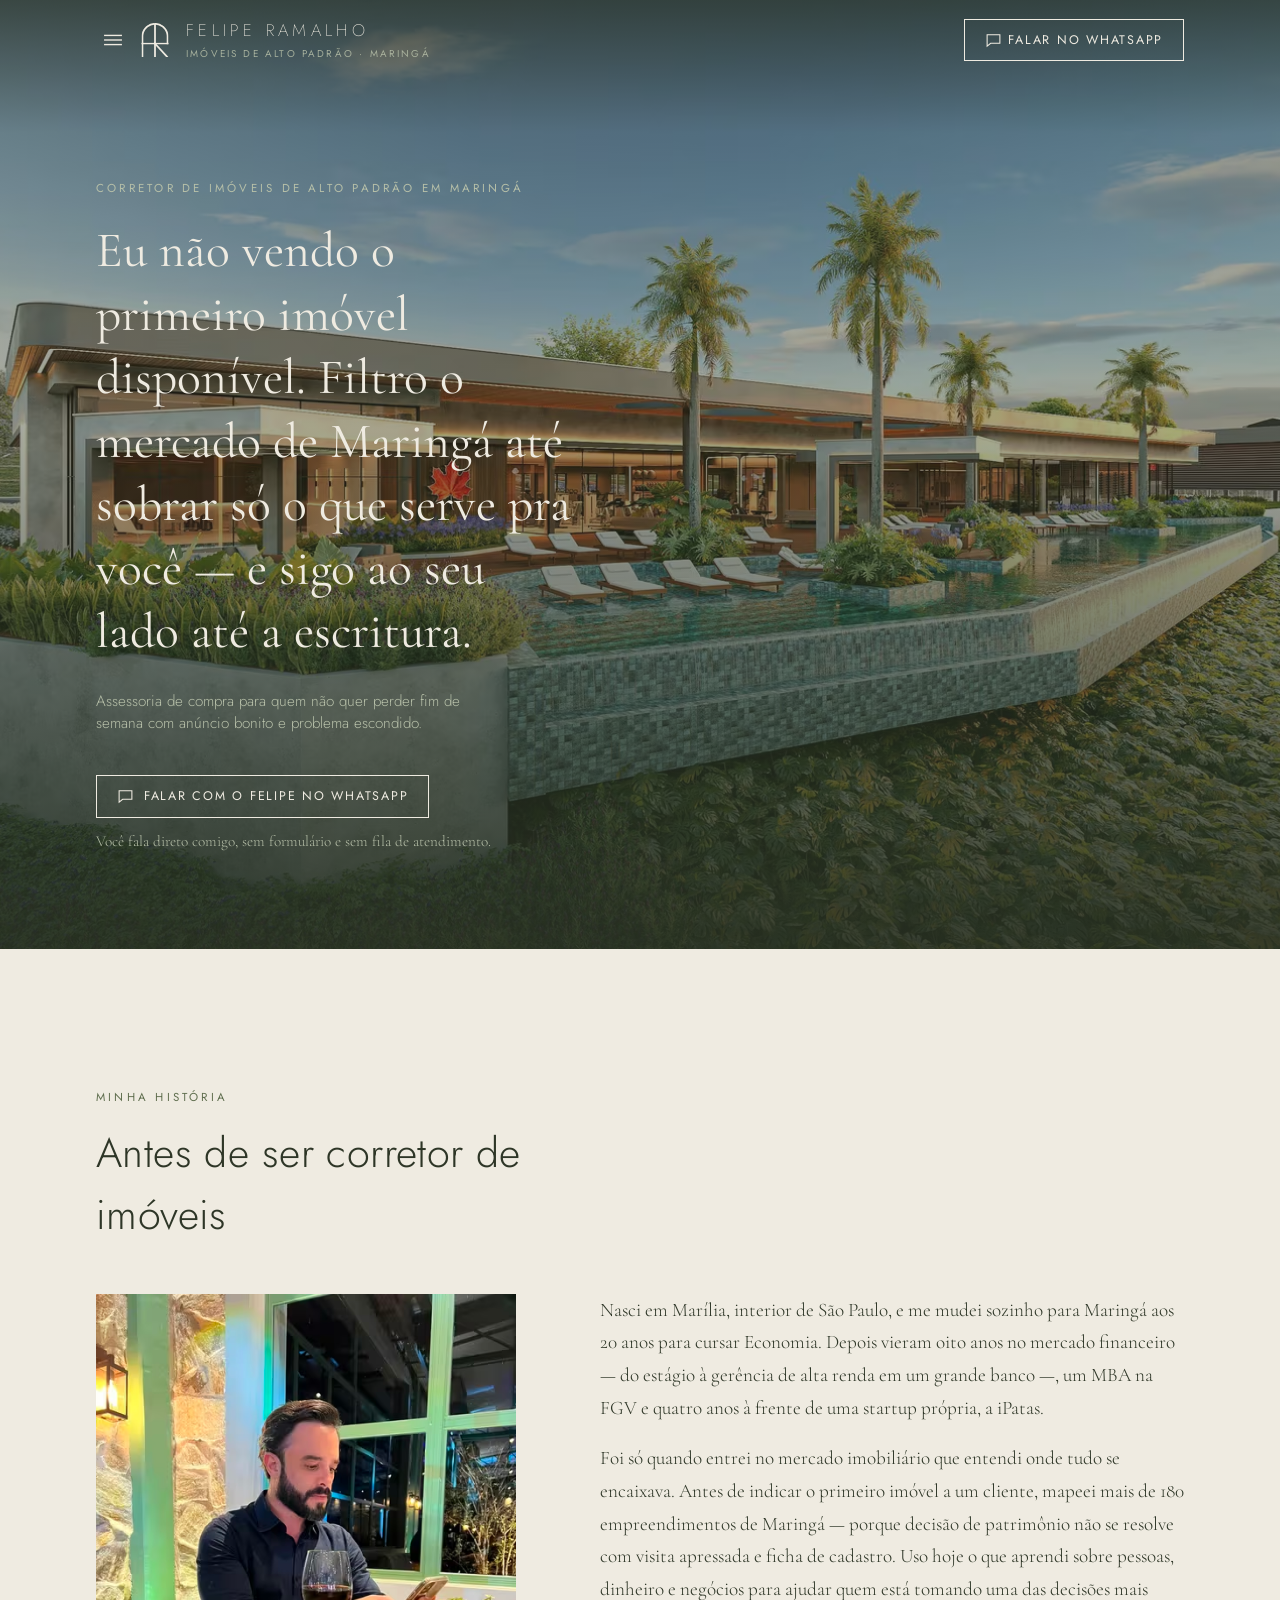
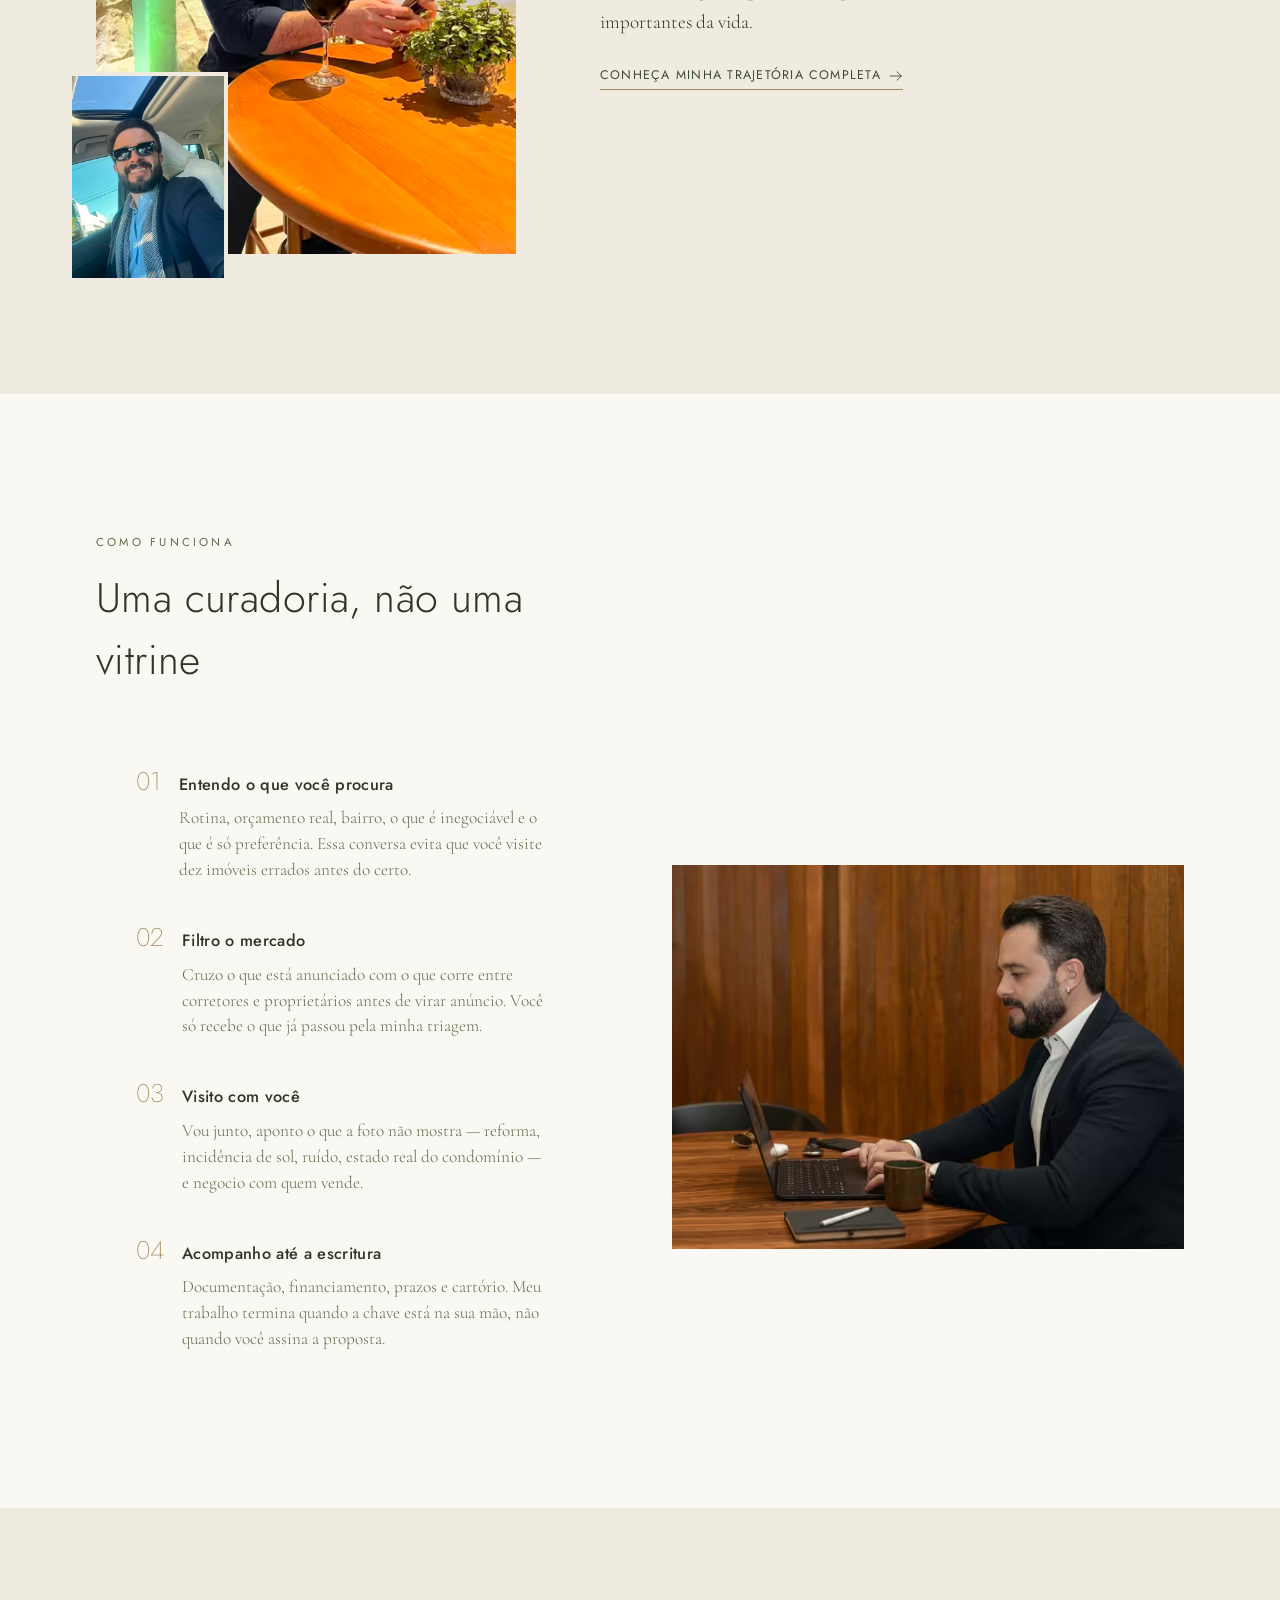
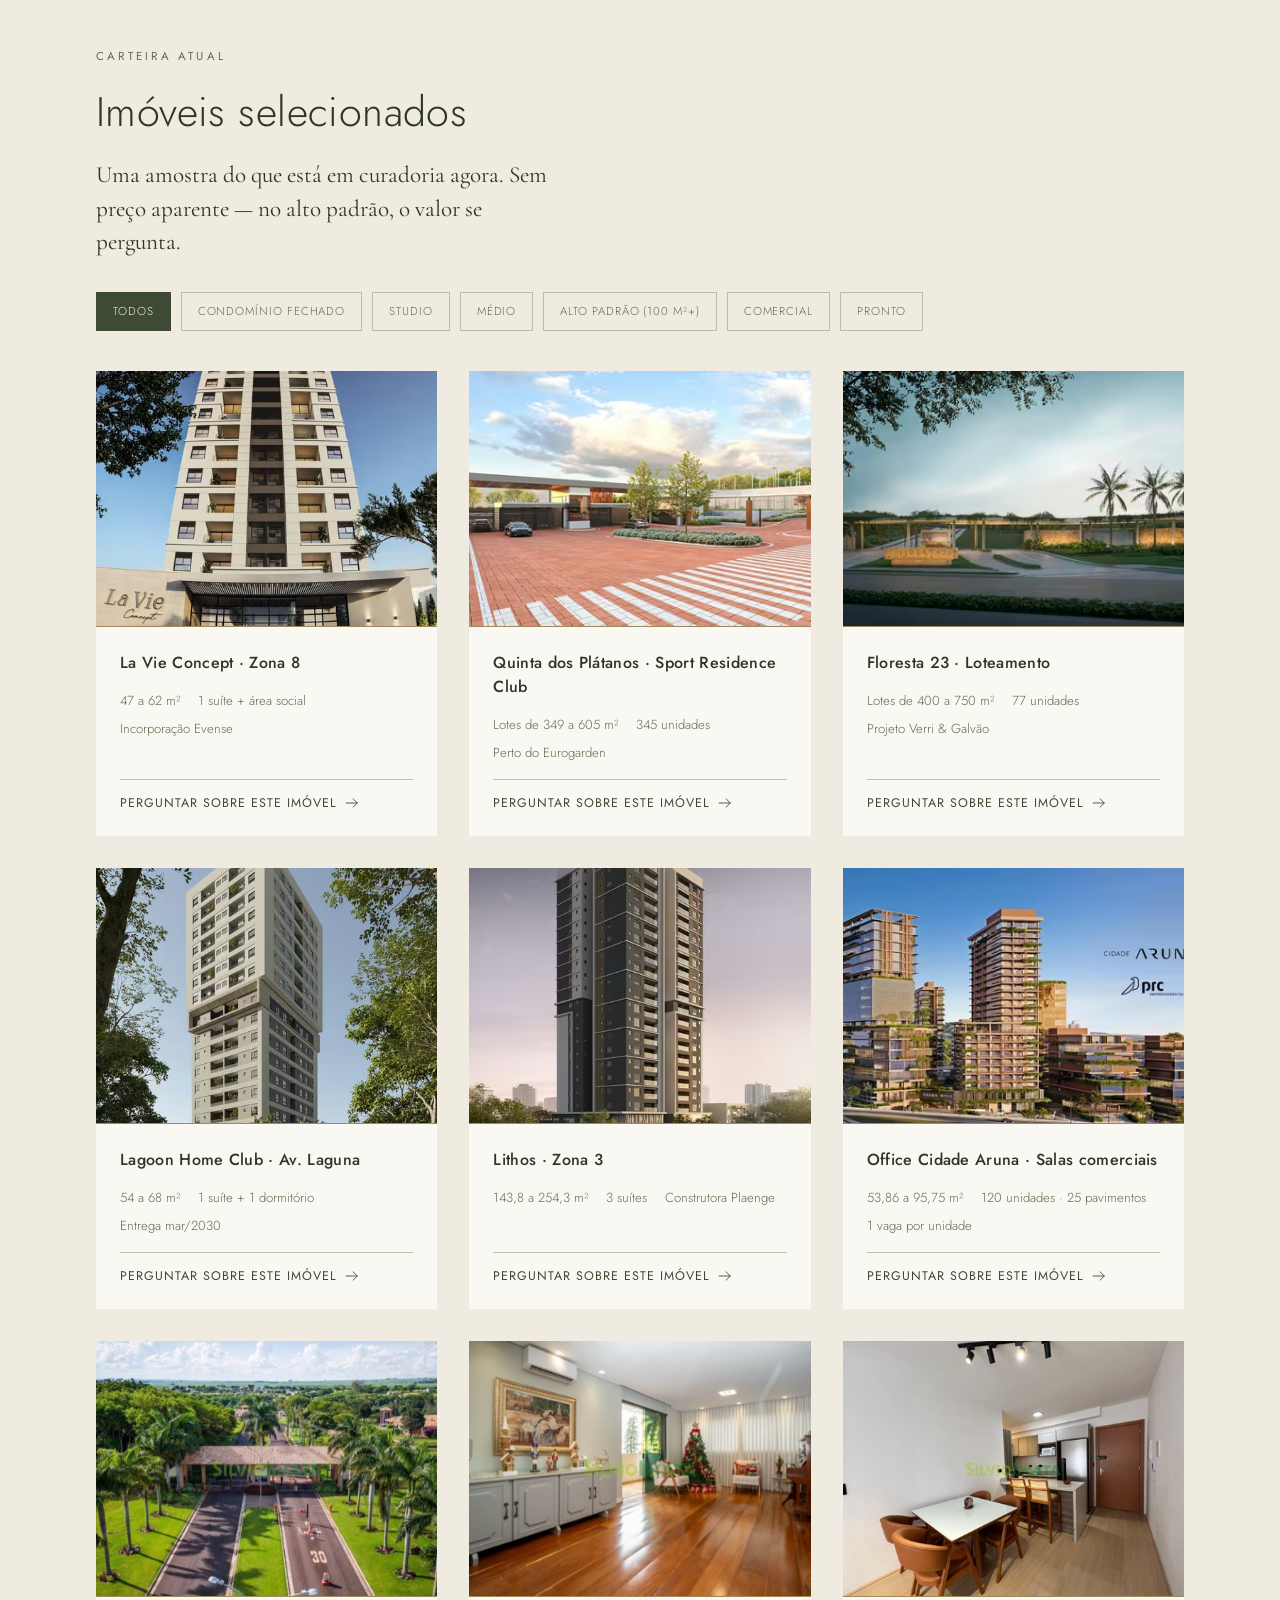
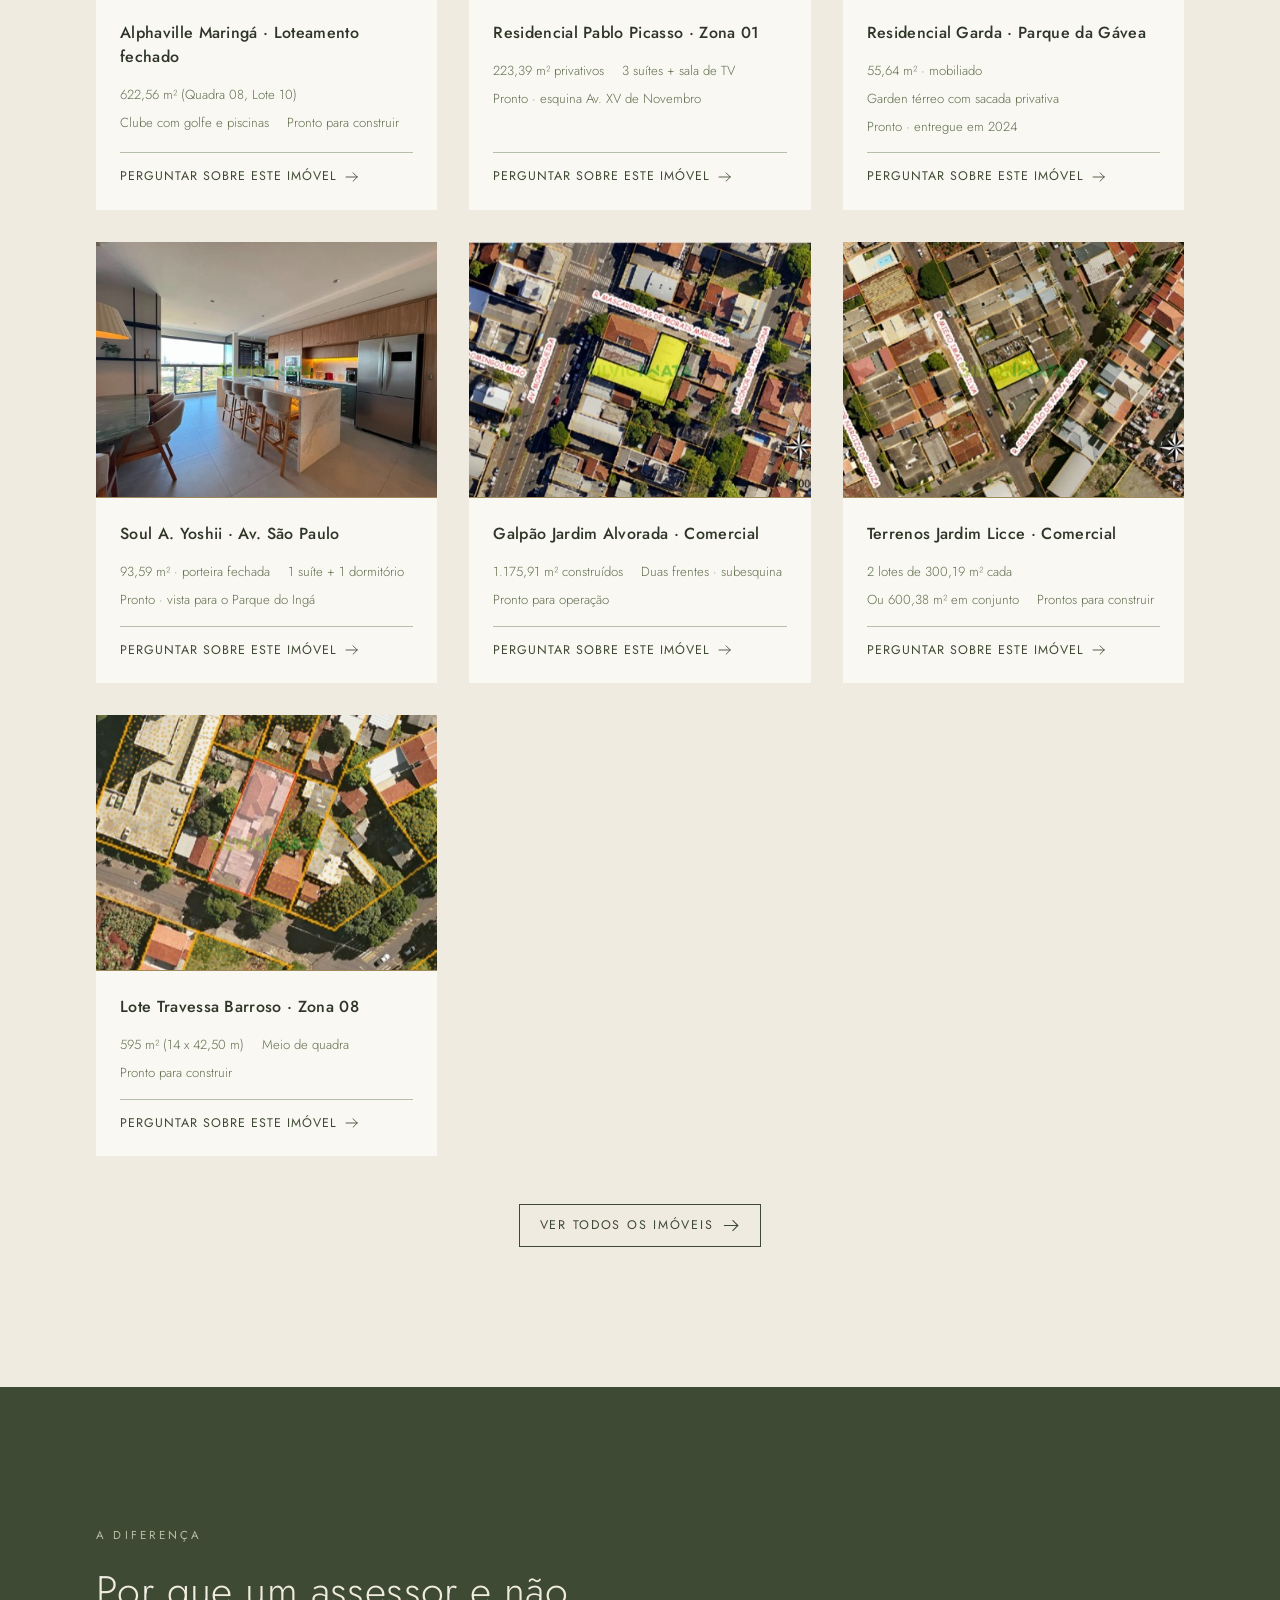
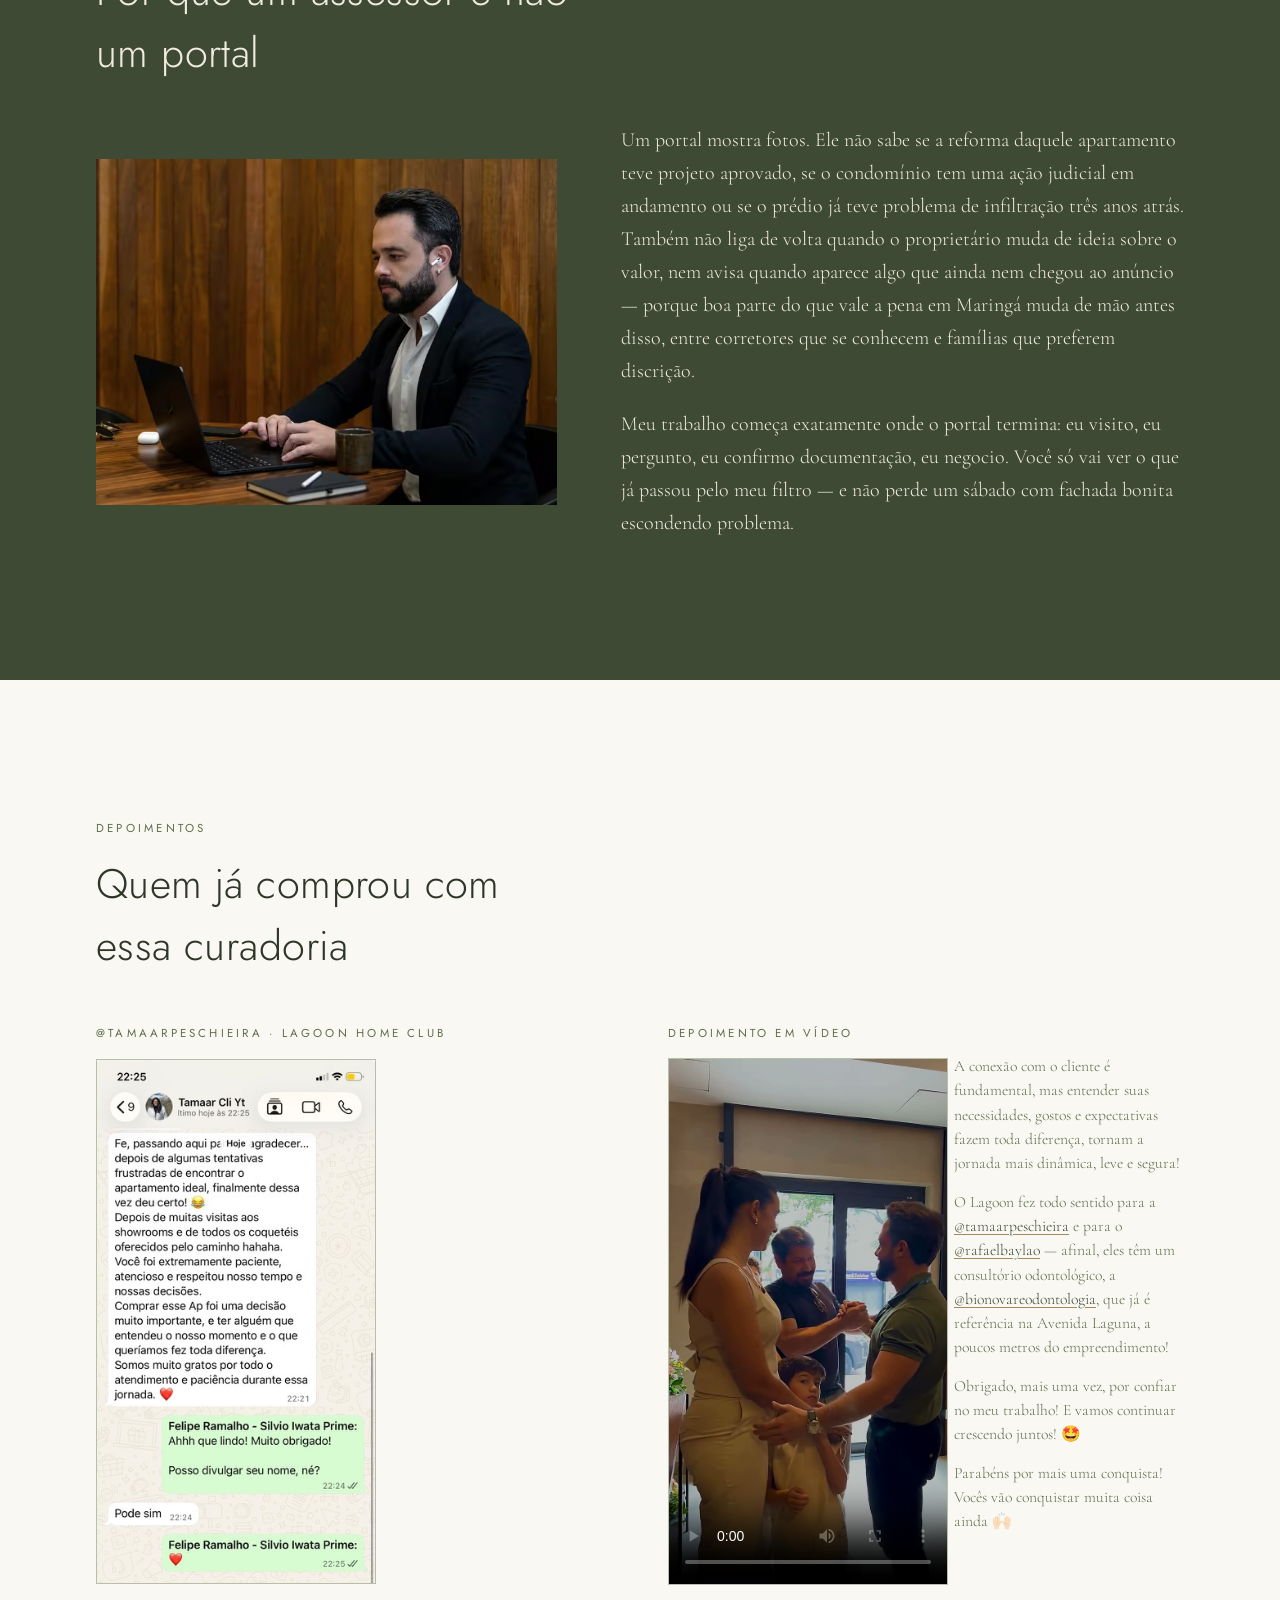
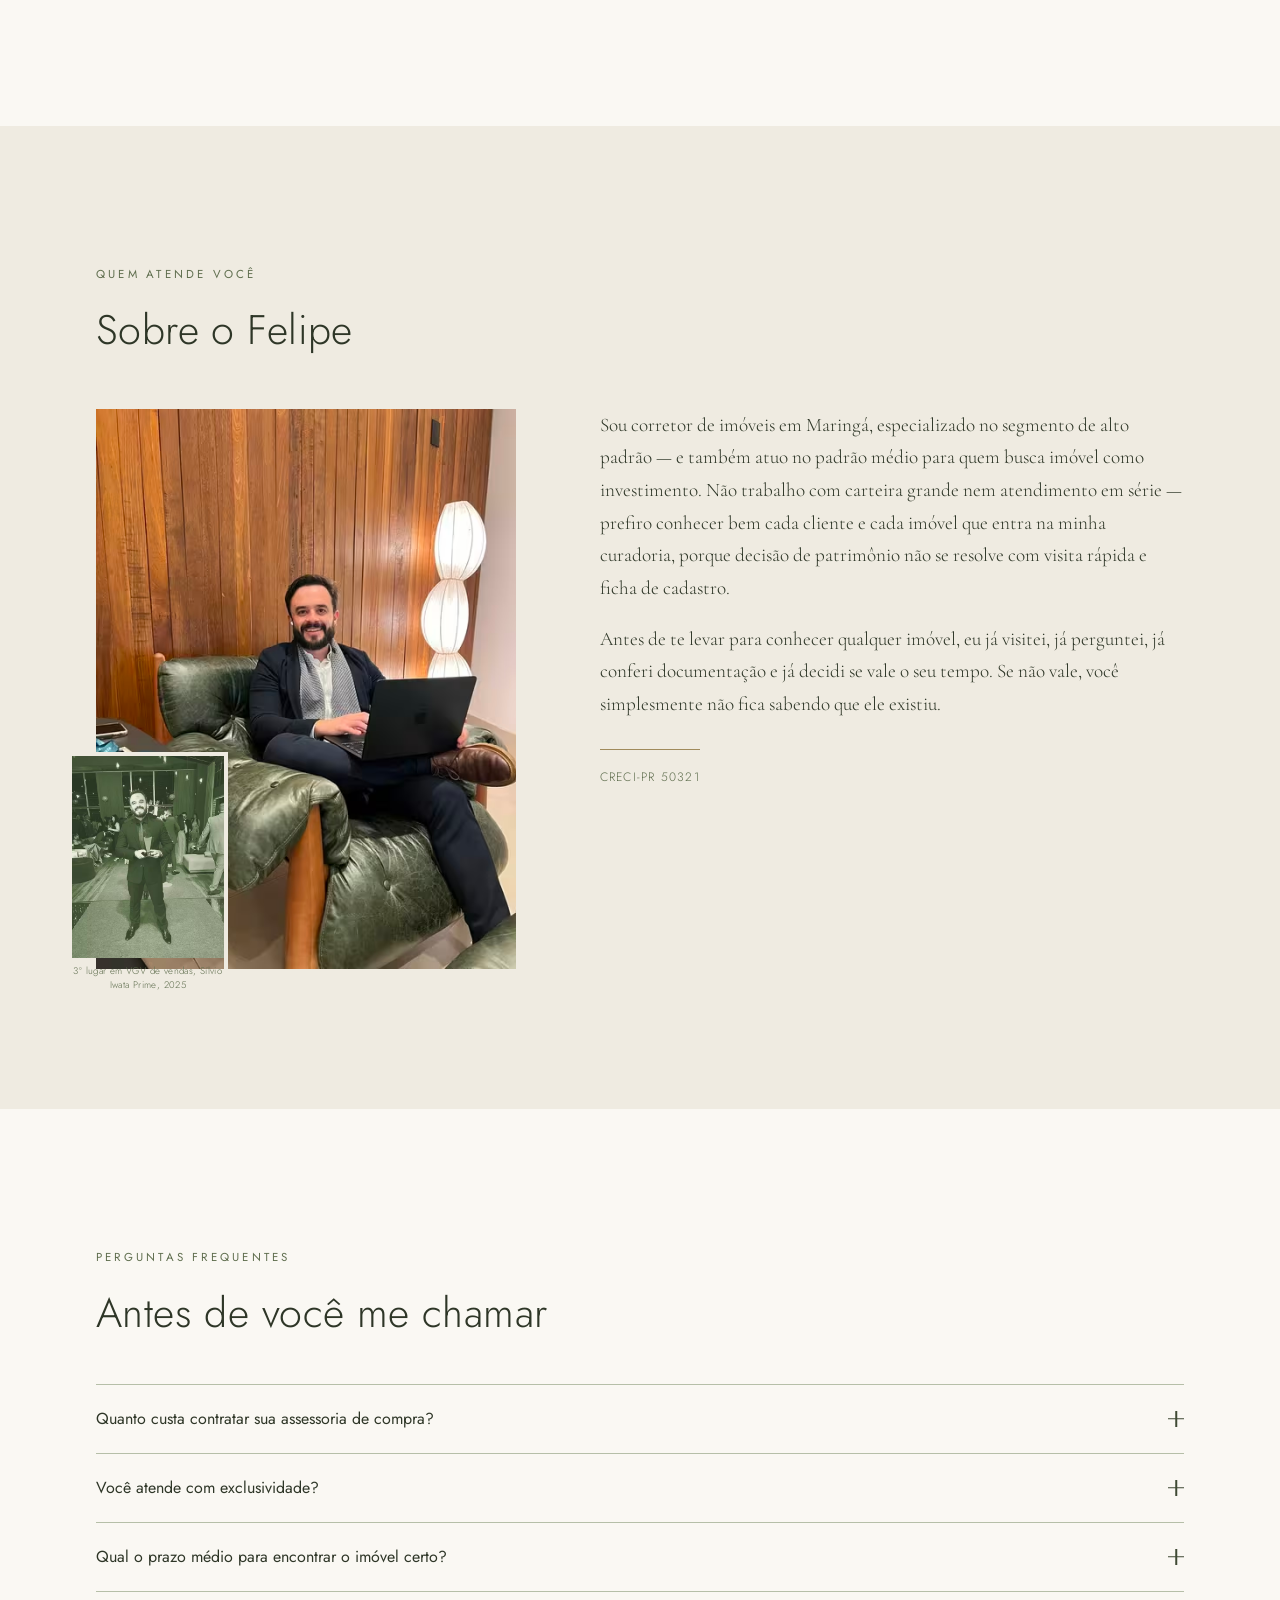
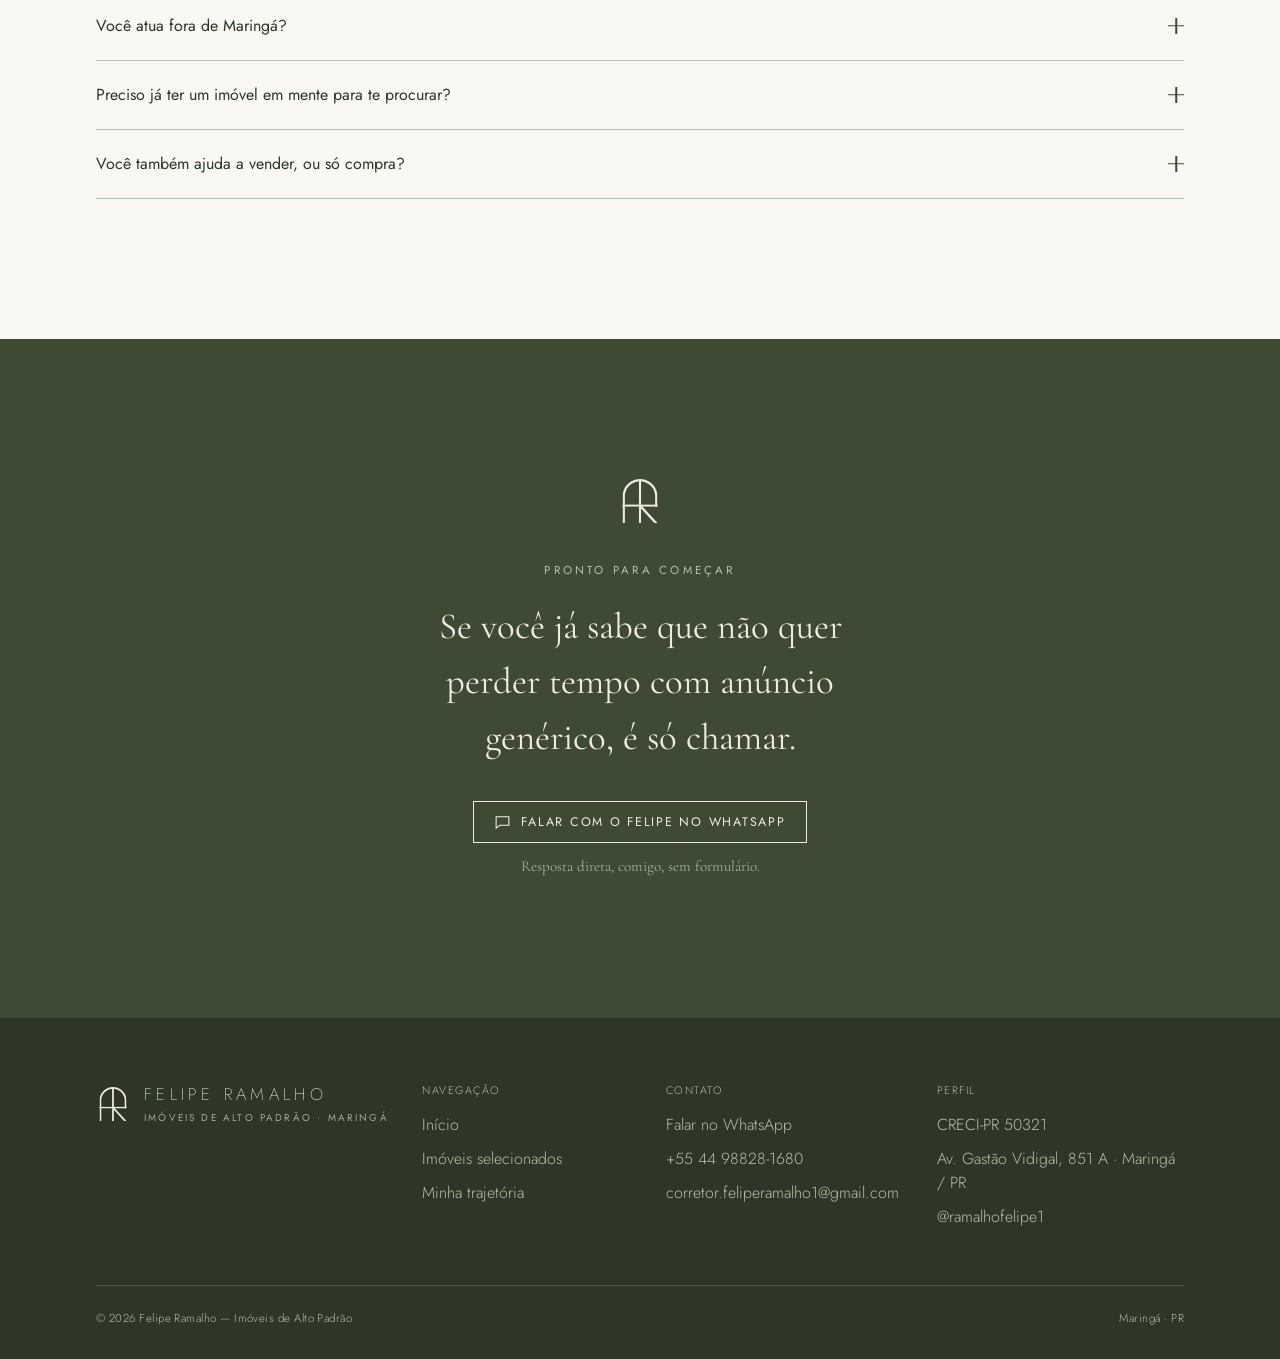
==== index.html @ 7838a6c3 "Corrige header mobile, adiciona imóveis prontos na home e ajusta conteúdo - Header: coluna central d" ====
<!DOCTYPE html>
<html lang="pt-BR">
<head>
<!-- Google tag (gtag.js) -->
<script async src="https://www.googletagmanager.com/gtag/js?id=AW-18411910944"></script>
<script>
  window.dataLayer = window.dataLayer || [];
  function gtag(){dataLayer.push(arguments);}
  gtag('js', new Date());

  gtag('config', 'AW-18411910944');
</script>
<meta charset="UTF-8">
<meta name="viewport" content="width=device-width, initial-scale=1">
<title>Corretor de Imóveis de Alto Padrão em Maringá | Felipe Ramalho</title>
<meta name="description" content="Felipe Ramalho é corretor de imóveis de alto padrão em Maringá. Assessoria de compra: filtro o mercado, visito com você e acompanho até a escritura.">
<meta name="robots" content="index, follow">
<meta name="author" content="Felipe Ramalho">
<meta name="geo.placename" content="Maringá, Paraná, Brasil">
<meta name="geo.region" content="BR-PR">
<link rel="canonical" href="https://www.feliperamalhocorretor.com.br/">

<!-- Open Graph -->
<meta property="og:type" content="website">
<meta property="og:site_name" content="Felipe Ramalho — Imóveis de Alto Padrão">
<meta property="og:title" content="Corretor de Imóveis de Alto Padrão em Maringá | Felipe Ramalho">
<meta property="og:description" content="Felipe Ramalho é corretor de imóveis de alto padrão em Maringá. Assessoria de compra: filtro o mercado, visito com você e acompanho até a escritura.">
<meta property="og:image" content="https://www.feliperamalhocorretor.com.br/assets/og/og-image.jpg">
<meta property="og:image:width" content="1200">
<meta property="og:image:height" content="630">
<meta property="og:image:alt" content="Marca Felipe Ramalho — Imóveis de Alto Padrão, Maringá">
<meta property="og:locale" content="pt_BR">
<meta property="og:url" content="https://www.feliperamalhocorretor.com.br/">
<meta name="twitter:card" content="summary_large_image">
<meta name="twitter:title" content="Corretor de Imóveis de Alto Padrão em Maringá | Felipe Ramalho">
<meta name="twitter:description" content="Assessoria de compra de imóveis de alto padrão em Maringá: filtro o mercado, visito com você e acompanho até a escritura.">
<meta name="twitter:image" content="https://www.feliperamalhocorretor.com.br/assets/og/og-image.jpg">

<!-- Favicons -->
<link rel="icon" type="image/svg+xml" href="assets/favicon/favicon.svg">
<link rel="icon" type="image/png" sizes="16x16" href="assets/favicon/favicon-16.png">
<link rel="icon" type="image/png" sizes="32x32" href="assets/favicon/favicon-32.png">
<link rel="icon" type="image/png" sizes="48x48" href="assets/favicon/favicon-48.png">
<link rel="shortcut icon" href="assets/favicon/favicon.ico">
<link rel="apple-touch-icon" sizes="180x180" href="assets/favicon/apple-touch-icon.png">
<link rel="manifest" href="manifest.webmanifest">
<meta name="theme-color" content="#3F4A34">

<!-- Fonte crítica: Jost 200 é usada no nome/hero, acima da dobra -->
<link rel="preload" href="fonts/jost-latin-200-normal.woff2" as="font" type="font/woff2" crossorigin>
<link rel="preload" href="fonts/jost-latin-ext-200-normal.woff2" as="font" type="font/woff2" crossorigin>

<link rel="stylesheet" href="styles.css">

<script type="application/ld+json">
{
  "@context": "https://schema.org",
  "@type": "RealEstateAgent",
  "@id": "https://www.feliperamalhocorretor.com.br/#felipe-ramalho",
  "name": "Felipe Ramalho",
  "alternateName": "Felipe Ramalho Imóveis",
  "jobTitle": "Corretor de Imóveis",
  "description": "Felipe Ramalho é corretor de imóveis de alto padrão em Maringá. Assessoria de compra: curadoria de mercado, visitas acompanhadas e suporte até a escritura.",
  "slogan": "Corretor de imóveis de alto padrão em Maringá",
  "image": "https://www.feliperamalhocorretor.com.br/assets/og/og-image.jpg",
  "url": "https://www.feliperamalhocorretor.com.br/",
  "mainEntityOfPage": "https://www.feliperamalhocorretor.com.br/",
  "telephone": "+5544988281680",
  "email": "corretor.feliperamalho1@gmail.com",
  "address": {
    "@type": "PostalAddress",
    "streetAddress": "Av. Gastão Vidigal, 851 A",
    "addressLocality": "Maringá",
    "addressRegion": "PR",
    "postalCode": "87053-310",
    "addressCountry": "BR"
  },
  "areaServed": [
    { "@type": "City", "name": "Maringá" },
    { "@type": "AdministrativeArea", "name": "Região Metropolitana de Maringá" },
    { "@type": "City", "name": "Porto Rico" }
  ],
  "knowsAbout": [
    "Imóveis de alto padrão em Maringá",
    "Apartamentos de alto padrão",
    "Loteamentos fechados e condomínios fechados",
    "Salas comerciais de alto padrão",
    "Assessoria de compra de imóveis",
    "Assessoria de venda de imóveis",
    "Financiamento e crédito imobiliário"
  ],
  "knowsLanguage": "pt-BR",
  "sameAs": [
    "https://www.instagram.com/ramalhofelipe1/"
  ],
  "hasCredential": {
    "@type": "EducationalOccupationalCredential",
    "credentialCategory": "license",
    "name": "CRECI-PR 50321",
    "recognizedBy": {
      "@type": "Organization",
      "name": "Conselho Regional de Corretores de Imóveis do Paraná (CRECI-PR)"
    }
  },
  "worksFor": {
    "@type": "Organization",
    "name": "Sílvio Iwata Prime"
  },
  "alumniOf": {
    "@type": "CollegeOrUniversity",
    "name": "Universidade Estadual de Maringá (UEM)"
  },
  "award": "3º lugar em VGV de vendas — Sílvio Iwata Prime, 2025",
  "hasMap": "https://www.google.com/maps/search/?api=1&query=Av.+Gast%C3%A3o+Vidigal%2C+851+A%2C+Maring%C3%A1%2C+PR%2C+87053-310",
  "hasOfferCatalog": {
    "@type": "OfferCatalog",
    "name": "Imóveis em curadoria em Maringá",
    "itemListElement": [
      { "@type": "Offer", "itemOffered": { "@type": "Product", "name": "La Vie Concept", "category": "Apartamento de alto padrão" } },
      { "@type": "Offer", "itemOffered": { "@type": "Product", "name": "Quinta dos Plátanos", "category": "Loteamento fechado" } },
      { "@type": "Offer", "itemOffered": { "@type": "Product", "name": "Floresta 23", "category": "Loteamento de alto padrão" } },
      { "@type": "Offer", "itemOffered": { "@type": "Product", "name": "Lagoon Home Club", "category": "Apartamento de alto padrão" } },
      { "@type": "Offer", "itemOffered": { "@type": "Product", "name": "Lithos", "category": "Apartamento de alto padrão" } },
      { "@type": "Offer", "itemOffered": { "@type": "Product", "name": "Office Cidade Aruna", "category": "Sala comercial de alto padrão" } }
    ]
  }
}
</script>

<!-- FAQPage: o texto de pergunta/resposta precisa bater com o que está visível
     na página (exigência do Google para dados estruturados). -->
<script type="application/ld+json">
{
  "@context": "https://schema.org",
  "@type": "FAQPage",
  "mainEntity": [
    {
      "@type": "Question",
      "name": "Quanto custa contratar sua assessoria de compra?",
      "acceptedAnswer": {
        "@type": "Answer",
        "text": "Não tem cobrança adicional para você — apenas a comissão padrão do mercado. Antes de começar, você sabe exatamente como funciona, sem letra miúda."
      }
    },
    {
      "@type": "Question",
      "name": "Você atende com exclusividade?",
      "acceptedAnswer": {
        "@type": "Answer",
        "text": "Trabalho com um número limitado de clientes ao mesmo tempo, porque cada busca exige atenção real — visitas, checagem de documentação, negociação. Se você me contrata, eu não estou tocando dez buscas parecidas ao mesmo tempo."
      }
    },
    {
      "@type": "Question",
      "name": "Qual o prazo médio para encontrar o imóvel certo?",
      "acceptedAnswer": {
        "@type": "Answer",
        "text": "Depende do quanto o que você procura já existe pronto no mercado de Maringá. Alguns clientes fecham em poucas semanas porque sabem exatamente o que querem; outros levam meses porque o imóvel certo simplesmente ainda não apareceu — e eu prefiro esperar a te levar para ver algo que não serve."
      }
    },
    {
      "@type": "Question",
      "name": "Você atua fora de Maringá?",
      "acceptedAnswer": {
        "@type": "Answer",
        "text": "Minha base e meu conhecimento de bairro, condomínio e histórico de imóvel são de Maringá. Além daqui, também atuo em Porto Rico, com os produtos da Aruna; fora dessas duas praças, prefiro indicar alguém que conheça o terreno tão bem quanto eu conheço o de Maringá."
      }
    },
    {
      "@type": "Question",
      "name": "Preciso já ter um imóvel em mente para te procurar?",
      "acceptedAnswer": {
        "@type": "Answer",
        "text": "Não. Boa parte do meu trabalho começa exatamente aí: você me conta o que precisa da rotina, da localização e do orçamento, e eu traduzo isso em opções — inclusive algumas que talvez nem estejam anunciadas ainda."
      }
    },
    {
      "@type": "Question",
      "name": "Você também ajuda a vender, ou só compra?",
      "acceptedAnswer": {
        "@type": "Answer",
        "text": "Sim. Quando assumo um imóvel para venda, não me limito a publicar um anúncio: estruturo a apresentação, produzo fotos e vídeos, desenvolvo conteúdo, faço campanhas patrocinadas e posiciono o imóvel nas principais plataformas do mercado — buscando o comprador certo e o melhor resultado pra você."
      }
    }
  ]
}
</script>

<script type="application/ld+json">
{
  "@context": "https://schema.org",
  "@type": "VideoObject",
  "name": "Depoimento em vídeo — entrega do Lagoon Home Club",
  "description": "Felipe Ramalho entrega as chaves do Lagoon Home Club para o casal que abrirá um consultório odontológico na Avenida Laguna, em Maringá.",
  "thumbnailUrl": "https://www.feliperamalhocorretor.com.br/assets/img/depoimento-video-poster-720.jpg",
  "contentUrl": "https://www.feliperamalhocorretor.com.br/assets/video/depoimento-lagoon-tamar-rafael.mp4",
  "duration": "PT28S"
}
</script>
</head>
<body>
<a class="skip-link" href="#conteudo">Pular para o conteúdo</a>

<!-- Sprite único da marca — evita colisão de ids de clipPath entre as instâncias -->
<svg width="0" height="0" style="position:absolute" aria-hidden="true" focusable="false">
  <defs>
    <symbol id="mark" viewBox="0 0 300 299.999988">
      <clipPath id="lg-f-body"><path d="M 31.144531 0.339844 L 142.191406 0.339844 L 142.191406 299.589844 L 31.144531 299.589844 Z" clip-rule="nonzero"/></clipPath>
      <clipPath id="lg-f-bar"><path d="M 31.144531 173 L 142.191406 173 L 142.191406 190 L 31.144531 190 Z" clip-rule="nonzero"/></clipPath>
      <clipPath id="lg-r-body"><path d="M 142.191406 0.339844 L 268.855469 0.339844 L 268.855469 299.589844 L 142.191406 299.589844 Z" clip-rule="nonzero"/></clipPath>
      <clipPath id="lg-r-vert"><path d="M 142.191406 0.339844 L 158 0.339844 L 158 299.589844 L 142.191406 299.589844 Z" clip-rule="nonzero"/></clipPath>
      <clipPath id="lg-r-bar"><path d="M 142.191406 173 L 268.855469 173 L 268.855469 190 L 142.191406 190 Z" clip-rule="nonzero"/></clipPath>
      <clipPath id="lg-r-leg"><path d="M 142.191406 72 L 268.855469 72 L 268.855469 299.589844 L 142.191406 299.589844 Z" clip-rule="nonzero"/></clipPath>
      <g clip-path="url(#lg-f-body)">
        <path stroke-linecap="butt" transform="matrix(3.470244, 0, 0, 3.469565, 25.0712, -19.609862)" fill="none" stroke-linejoin="miter" d="M 4.000273 97.999637 L 4.000273 39.999751 C 4.000273 39.476226 4.012655 38.9527 4.038545 38.4303 C 4.064435 37.906775 4.102706 37.384375 4.154486 36.863101 C 4.20514 36.341827 4.269301 35.822805 4.345845 35.304908 C 4.423514 34.787012 4.51244 34.270242 4.614873 33.756849 C 4.717306 33.243456 4.832122 32.732315 4.959319 32.224551 C 5.086517 31.716787 5.226096 31.212401 5.378058 30.711393 C 5.530019 30.209259 5.694363 29.712754 5.871089 29.219626 C 6.046689 28.726499 6.235796 28.237875 6.436161 27.753755 C 6.636525 27.27076 6.848145 26.791143 7.072148 26.318281 C 7.29615 25.844293 7.531409 25.377061 7.779051 24.915458 C 8.025566 24.453854 8.283338 23.99788 8.552366 23.548662 C 8.821394 23.099443 9.101679 22.656979 9.39322 22.221271 C 9.683635 21.786688 9.985307 21.357735 10.29711 20.937788 C 10.608913 20.516716 10.931972 20.104651 11.264036 19.699341 C 11.5961 19.294031 11.938295 18.897727 12.289495 18.510431 C 12.641821 18.122009 13.002026 17.742593 13.372362 17.372185 C 13.742698 17.001776 14.122039 16.641501 14.510385 16.289106 C 14.897606 15.937837 15.294957 15.595575 15.699062 15.263446 C 16.104293 14.931317 16.517403 14.60932 16.937267 14.297457 C 17.358257 13.985593 17.786001 13.683862 18.221624 13.39339 C 18.657247 13.101792 19.099624 12.821452 19.548755 12.552371 C 19.997886 12.28329 20.453771 12.025468 20.915283 11.778904 C 21.376796 11.531215 21.845063 11.29591 22.317832 11.071863 C 22.791727 10.848943 23.270125 10.636155 23.754151 10.435751 C 24.238176 10.235348 24.726705 10.047329 25.219735 9.870569 C 25.712766 9.693809 26.209174 9.529433 26.71121 9.377442 C 27.21212 9.22545 27.716408 9.085843 28.224072 8.958621 C 28.732862 8.831399 29.243903 8.716561 29.757195 8.615233 C 30.270488 8.51278 30.786031 8.422711 31.304952 8.346152 C 31.822747 8.269594 32.342793 8.20542 32.863965 8.15363 C 33.385137 8.102966 33.906309 8.064687 34.429732 8.038792 C 34.953155 8.012897 35.476578 8.000513 36.000001 8.000513 C 36.523424 8.000513 37.046848 8.012897 37.570271 8.038792 C 38.093694 8.064687 38.614866 8.102966 39.136038 8.15363 C 39.65721 8.20542 40.177256 8.269594 40.695051 8.346152 C 41.212846 8.422711 41.729515 8.51278 42.242807 8.615233 C 42.7561 8.716561 43.267141 8.831399 43.774805 8.958621 C 44.283595 9.085843 44.787882 9.22545 45.288792 9.377442 C 45.789703 9.529433 46.287236 9.693809 46.780267 9.870569 C 47.273298 10.047329 47.761826 10.235348 48.245852 10.435751 C 48.729878 10.636155 49.208275 10.848943 49.68217 11.071863 C 50.154939 11.29591 50.623206 11.531215 51.084719 11.778904 C 51.546232 12.025468 52.002117 12.28329 52.451247 12.552371 C 52.900378 12.821452 53.342755 13.101792 53.778378 13.39339 C 54.214002 13.683862 54.641745 13.985593 55.062735 14.297457 C 55.482599 14.60932 55.89571 14.931317 56.30094 15.263446 C 56.705046 15.595575 57.102397 15.937837 57.489618 16.289106 C 57.877964 16.641501 58.257305 17.001776 58.627641 17.372185 C 58.997977 17.742593 59.358182 18.122009 59.710508 18.510431 C 60.061708 18.897727 60.403903 19.294031 60.735967 19.699341 C 61.068031 20.104651 61.39109 20.516716 61.702893 20.937788 C 62.014695 21.357735 62.316367 21.786688 62.606782 22.221271 C 62.898324 22.656979 63.178608 23.099443 63.447636 23.548662 C 63.716665 23.99788 63.974437 24.453854 64.220952 24.915458 C 64.468593 25.377061 64.703852 25.844293 64.927855 26.318281 C 65.151857 26.791143 65.363478 27.27076 65.563842 27.753755 C 65.764206 28.237875 65.953314 28.726499 66.128914 29.219626 C 66.305639 29.712754 66.469983 30.209259 66.621945 30.711393 C 66.773906 31.212401 66.913486 31.716787 67.040683 32.224551 C 67.167881 32.732315 67.282696 33.243456 67.385129 33.756849 C 67.487563 34.270242 67.576488 34.787012 67.654158 35.304908 C 67.730701 35.822805 67.794863 36.341827 67.845517 36.863101 C 67.897296 37.384375 67.935568 37.906775 67.961458 38.4303 C 67.987347 38.9527 67.999729 39.476226 67.999729 39.999751 L 67.999729 59.999557" stroke="#3f4a34" stroke-width="4.5" stroke-opacity="1" stroke-miterlimit="4"/>
      </g>
      <g clip-path="url(#lg-f-bar)">
        <path stroke-linecap="butt" transform="matrix(3.470244, 0, 0, 3.469565, 25.0712, -19.609862)" fill="none" stroke-linejoin="miter" d="M -3.999659 58.000027 L 75.999662 58.000027" stroke="#3f4a34" stroke-width="4.5" stroke-opacity="1" stroke-miterlimit="4"/>
      </g>
      <g clip-path="url(#lg-r-body)">
        <path stroke-linecap="butt" transform="matrix(3.470244, 0, 0, 3.469565, 25.0712, -19.609862)" fill="none" stroke-linejoin="miter" d="M 4.000273 97.999637 L 4.000273 39.999751 C 4.000273 39.476226 4.012655 38.9527 4.038545 38.4303 C 4.064435 37.906775 4.102706 37.384375 4.154486 36.863101 C 4.20514 36.341827 4.269301 35.822805 4.345845 35.304908 C 4.423514 34.787012 4.51244 34.270242 4.614873 33.756849 C 4.717306 33.243456 4.832122 32.732315 4.959319 32.224551 C 5.086517 31.716787 5.226096 31.212401 5.378058 30.711393 C 5.530019 30.209259 5.694363 29.712754 5.871089 29.219626 C 6.046689 28.726499 6.235796 28.237875 6.436161 27.753755 C 6.636525 27.27076 6.848145 26.791143 7.072148 26.318281 C 7.29615 25.844293 7.531409 25.377061 7.779051 24.915458 C 8.025566 24.453854 8.283338 23.99788 8.552366 23.548662 C 8.821394 23.099443 9.101679 22.656979 9.39322 22.221271 C 9.683635 21.786688 9.985307 21.357735 10.29711 20.937788 C 10.608913 20.516716 10.931972 20.104651 11.264036 19.699341 C 11.5961 19.294031 11.938295 18.897727 12.289495 18.510431 C 12.641821 18.122009 13.002026 17.742593 13.372362 17.372185 C 13.742698 17.001776 14.122039 16.641501 14.510385 16.289106 C 14.897606 15.937837 15.294957 15.595575 15.699062 15.263446 C 16.104293 14.931317 16.517403 14.60932 16.937267 14.297457 C 17.358257 13.985593 17.786001 13.683862 18.221624 13.39339 C 18.657247 13.101792 19.099624 12.821452 19.548755 12.552371 C 19.997886 12.28329 20.453771 12.025468 20.915283 11.778904 C 21.376796 11.531215 21.845063 11.29591 22.317832 11.071863 C 22.791727 10.848943 23.270125 10.636155 23.754151 10.435751 C 24.238176 10.235348 24.726705 10.047329 25.219735 9.870569 C 25.712766 9.693809 26.209174 9.529433 26.71121 9.377442 C 27.21212 9.22545 27.716408 9.085843 28.224072 8.958621 C 28.732862 8.831399 29.243903 8.716561 29.757195 8.615233 C 30.270488 8.51278 30.786031 8.422711 31.304952 8.346152 C 31.822747 8.269594 32.342793 8.20542 32.863965 8.15363 C 33.385137 8.102966 33.906309 8.064687 34.429732 8.038792 C 34.953155 8.012897 35.476578 8.000513 36.000001 8.000513 C 36.523424 8.000513 37.046848 8.012897 37.570271 8.038792 C 38.093694 8.064687 38.614866 8.102966 39.136038 8.15363 C 39.65721 8.20542 40.177256 8.269594 40.695051 8.346152 C 41.212846 8.422711 41.729515 8.51278 42.242807 8.615233 C 42.7561 8.716561 43.267141 8.831399 43.774805 8.958621 C 44.283595 9.085843 44.787882 9.22545 45.288792 9.377442 C 45.789703 9.529433 46.287236 9.693809 46.780267 9.870569 C 47.273298 10.047329 47.761826 10.235348 48.245852 10.435751 C 48.729878 10.636155 49.208275 10.848943 49.68217 11.071863 C 50.154939 11.29591 50.623206 11.531215 51.084719 11.778904 C 51.546232 12.025468 52.002117 12.28329 52.451247 12.552371 C 52.900378 12.821452 53.342755 13.101792 53.778378 13.39339 C 54.214002 13.683862 54.641745 13.985593 55.062735 14.297457 C 55.482599 14.60932 55.89571 14.931317 56.30094 15.263446 C 56.705046 15.595575 57.102397 15.937837 57.489618 16.289106 C 57.877964 16.641501 58.257305 17.001776 58.627641 17.372185 C 58.997977 17.742593 59.358182 18.122009 59.710508 18.510431 C 60.061708 18.897727 60.403903 19.294031 60.735967 19.699341 C 61.068031 20.104651 61.39109 20.516716 61.702893 20.937788 C 62.014695 21.357735 62.316367 21.786688 62.606782 22.221271 C 62.898324 22.656979 63.178608 23.099443 63.447636 23.548662 C 63.716665 23.99788 63.974437 24.453854 64.220952 24.915458 C 64.468593 25.377061 64.703852 25.844293 64.927855 26.318281 C 65.151857 26.791143 65.363478 27.27076 65.563842 27.753755 C 65.764206 28.237875 65.953314 28.726499 66.128914 29.219626 C 66.305639 29.712754 66.469983 30.209259 66.621945 30.711393 C 66.773906 31.212401 66.913486 31.716787 67.040683 32.224551 C 67.167881 32.732315 67.282696 33.243456 67.385129 33.756849 C 67.487563 34.270242 67.576488 34.787012 67.654158 35.304908 C 67.730701 35.822805 67.794863 36.341827 67.845517 36.863101 C 67.897296 37.384375 67.935568 37.906775 67.961458 38.4303 C 67.987347 38.9527 67.999729 39.476226 67.999729 39.999751 L 67.999729 59.999557" stroke="#5f6e4e" stroke-width="4.5" stroke-opacity="1" stroke-miterlimit="4"/>
      </g>
      <g clip-path="url(#lg-r-vert)">
        <path stroke-linecap="butt" transform="matrix(3.470244, 0, 0, 3.469565, 25.0712, -19.609862)" fill="none" stroke-linejoin="miter" d="M 36.000001 8.000513 L 36.000001 97.999637" stroke="#5f6e4e" stroke-width="4.5" stroke-opacity="1" stroke-miterlimit="4"/>
      </g>
      <g clip-path="url(#lg-r-bar)">
        <path stroke-linecap="butt" transform="matrix(3.470244, 0, 0, 3.469565, 25.0712, -19.609862)" fill="none" stroke-linejoin="miter" d="M -3.999659 58.000027 L 75.999662 58.000027" stroke="#5f6e4e" stroke-width="4.5" stroke-opacity="1" stroke-miterlimit="4"/>
      </g>
      <g clip-path="url(#lg-r-leg)">
        <path stroke-linecap="butt" transform="matrix(3.470244, 0, 0, 3.469565, 25.0712, -19.609862)" fill="none" stroke-linejoin="miter" d="M 30.49449 52.00031 L 76.372249 101.999824" stroke="#5f6e4e" stroke-width="4.5" stroke-opacity="1" stroke-miterlimit="4"/>
      </g>
    </symbol>
    <filter id="tone-areia" color-interpolation-filters="sRGB">
      <feColorMatrix type="matrix" values="0 0 0 0 0.9373  0 0 0 0 0.9216  0 0 0 0 0.8824  0 0 0 1 0"/>
    </filter>
    <symbol id="icon-whatsapp" viewBox="0 0 24 24">
      <path d="M3 4 H21 V16 H8 L3 20 Z" fill="none" stroke="currentColor" stroke-width="1.5" stroke-linejoin="miter"/>
    </symbol>
    <symbol id="icon-arrow" viewBox="0 0 24 24">
      <path d="M2 12 H21 M14 5 L21 12 L14 19" fill="none" stroke="currentColor" stroke-width="1.5" stroke-linejoin="miter" stroke-linecap="square"/>
    </symbol>
  </defs>
</svg>

<header class="site-header" id="site-header">
  <div class="container">
    <button class="btn-menu" id="menu-toggle" type="button" aria-expanded="false" aria-controls="site-menu" aria-label="Abrir menu">
      <svg viewBox="0 0 24 24" aria-hidden="true">
        <line class="menu-line menu-line--top" x1="3" y1="7" x2="21" y2="7" stroke="currentColor" stroke-width="1.5" stroke-linecap="square"/>
        <line class="menu-line menu-line--mid" x1="3" y1="12" x2="21" y2="12" stroke="currentColor" stroke-width="1.5" stroke-linecap="square"/>
        <line class="menu-line menu-line--bottom" x1="3" y1="17" x2="21" y2="17" stroke="currentColor" stroke-width="1.5" stroke-linecap="square"/>
      </svg>
    </button>
    <a href="#topo" class="brand-lockup" aria-label="Felipe Ramalho — início da página">
      <span class="brand-mark brand-mark--swap" aria-hidden="true">
        <svg class="mk mk-a" viewBox="0 0 300 299.999988"><use href="#mark"></use></svg>
        <svg class="mk mk-b" viewBox="0 0 300 299.999988"><use href="#mark"></use></svg>
      </span>
      <span class="brand-lockup__text">
        <span class="brand-name">FELIPE RAMALHO</span>
        <span class="brand-tagline">Imóveis de alto padrão · Maringá</span>
      </span>
    </a>
    <a class="btn-wa" href="https://wa.me/" data-wa data-wa-msg="Olá! Quero mais informações sobre um imóvel!">
      <svg width="17" height="17" aria-hidden="true"><use href="#icon-whatsapp"></use></svg>
      Falar no WhatsApp
    </a>
  </div>
  <nav class="site-menu" id="site-menu" aria-label="Menu principal" hidden>
    <div class="container site-menu__inner">
      <a href="#topo">Início</a>
      <a href="#historia-title">Minha história</a>
      <a href="trajetoria.html">Minha trajetória completa</a>
      <a href="#metodo-title">Como funciona</a>
      <a href="#imoveis-title">Imóveis selecionados</a>
      <a href="imoveis.html">Ver todos os imóveis</a>
      <a href="#assessor-title">Por que um assessor</a>
      <a href="#depoimentos-title">Depoimentos</a>
      <a href="#sobre-title">Sobre o Felipe</a>
      <a href="#faq-title">Perguntas frequentes</a>
    </div>
  </nav>
</header>
<div class="menu-scrim" id="menu-scrim" hidden></div>

<main id="conteudo">

  <!-- HERO -->
  <section class="hero" id="topo">
    <picture class="hero__bg">
      <source type="image/avif" srcset="assets/img/hero-maringa-640.avif 640w, assets/img/hero-maringa-1080.avif 1080w, assets/img/hero-maringa-1600.avif 1600w, assets/img/hero-maringa-2400.avif 2400w" sizes="100vw">
      <source type="image/webp" srcset="assets/img/hero-maringa-640.webp 640w, assets/img/hero-maringa-1080.webp 1080w, assets/img/hero-maringa-1600.webp 1600w, assets/img/hero-maringa-2400.webp 2400w" sizes="100vw">
      <img src="assets/img/hero-maringa-1600.jpg" srcset="assets/img/hero-maringa-640.jpg 640w, assets/img/hero-maringa-1080.jpg 1080w, assets/img/hero-maringa-1600.jpg 1600w, assets/img/hero-maringa-2400.jpg 2400w" sizes="100vw" width="1600" height="941" alt="Piscina de borda infinita ao entardecer, com espreguiçadeiras de madeira e o horizonte de Maringá ao fundo." fetchpriority="high" decoding="async">
    </picture>
    <div class="hero__overlay"></div>
    <div class="container hero__content">
      <p class="eyebrow hero__eyebrow">Corretor de imóveis de alto padrão em Maringá</p>
      <h1 class="hero__headline">Eu não vendo o primeiro imóvel disponível. Filtro o mercado de Maringá até sobrar só o que serve pra você — e sigo ao seu lado até a escritura.</h1>
      <p class="hero__sub">Assessoria de compra para quem não quer perder fim de semana com anúncio bonito e problema escondido.</p>
      <div class="hero__cta">
        <a class="btn-wa btn-wa--ghost" href="https://wa.me/" data-wa data-wa-msg="Olá! Quero mais informações sobre um imóvel!">
          <svg width="17" height="17" aria-hidden="true"><use href="#icon-whatsapp"></use></svg>
          Falar com o Felipe no WhatsApp
        </a>
        <p class="cta-microcopy cta-microcopy--on-dark">Você fala direto comigo, sem formulário e sem fila de atendimento.</p>
      </div>
    </div>
  </section>

  <!-- HISTÓRIA -->
  <section class="historia reveal" aria-labelledby="historia-title">
    <div class="container">
      <div class="section-head">
        <p class="eyebrow">Minha história</p>
        <h2 class="section-title" id="historia-title">Antes de ser corretor de imóveis</h2>
      </div>
      <div class="sobre__layout">
        <div class="sobre__media">
          <picture>
            <source type="image/avif" srcset="assets/img/historia-felipe-principal-320.avif 320w, assets/img/historia-felipe-principal-480.avif 480w, assets/img/historia-felipe-principal-720.avif 720w" sizes="(min-width: 900px) 32vw, 70vw">
            <source type="image/webp" srcset="assets/img/historia-felipe-principal-320.webp 320w, assets/img/historia-felipe-principal-480.webp 480w, assets/img/historia-felipe-principal-720.webp 720w" sizes="(min-width: 900px) 32vw, 70vw">
            <img src="assets/img/historia-felipe-principal-480.jpg" srcset="assets/img/historia-felipe-principal-320.jpg 320w, assets/img/historia-felipe-principal-480.jpg 480w, assets/img/historia-felipe-principal-720.jpg 720w" sizes="(min-width: 900px) 32vw, 70vw" width="720" height="960" loading="lazy" decoding="async" alt="Felipe Ramalho em um jantar, olhando o celular à mesa, em ambiente iluminado à noite.">
          </picture>
          <figure class="sobre__accent">
            <picture>
              <source type="image/avif" srcset="assets/img/historia-felipe-detalhe-200.avif 200w, assets/img/historia-felipe-detalhe-320.avif 320w, assets/img/historia-felipe-detalhe-480.avif 480w" sizes="30vw">
              <source type="image/webp" srcset="assets/img/historia-felipe-detalhe-200.webp 200w, assets/img/historia-felipe-detalhe-320.webp 320w, assets/img/historia-felipe-detalhe-480.webp 480w" sizes="30vw">
              <img src="assets/img/historia-felipe-detalhe-320.jpg" srcset="assets/img/historia-felipe-detalhe-200.jpg 200w, assets/img/historia-felipe-detalhe-320.jpg 320w, assets/img/historia-felipe-detalhe-480.jpg 480w" sizes="30vw" width="480" height="640" loading="lazy" decoding="async" alt="Felipe Ramalho sorrindo dentro do carro, em um dia de sol.">
            </picture>
          </figure>
        </div>
        <div>
          <p class="sobre__text">Nasci em Marília, interior de São Paulo, e me mudei sozinho para Maringá aos 20 anos para cursar Economia. Depois vieram oito anos no mercado financeiro — do estágio à gerência de alta renda em um grande banco —, um MBA na FGV e quatro anos à frente de uma startup própria, a iPatas.</p>
          <p class="sobre__text">Foi só quando entrei no mercado imobiliário que entendi onde tudo se encaixava. Antes de indicar o primeiro imóvel a um cliente, mapeei mais de 180 empreendimentos de Maringá — porque decisão de patrimônio não se resolve com visita apressada e ficha de cadastro. Uso hoje o que aprendi sobre pessoas, dinheiro e negócios para ajudar quem está tomando uma das decisões mais importantes da vida.</p>
          <a class="link-arrow" href="trajetoria.html">
            Conheça minha trajetória completa
            <svg width="14" height="14" aria-hidden="true"><use href="#icon-arrow"></use></svg>
          </a>
        </div>
      </div>
    </div>
  </section>

  <!-- COMO FUNCIONA -->
  <section class="metodo reveal" aria-labelledby="metodo-title">
    <div class="container">
      <div class="section-head">
        <p class="eyebrow">Como funciona</p>
        <h2 class="section-title" id="metodo-title">Uma curadoria, não uma vitrine</h2>
      </div>
      <div class="metodo__layout">
        <ol class="metodo__steps">
          <li class="step">
            <span class="step__index" aria-hidden="true">01</span>
            <div>
              <p class="step__title">Entendo o que você procura</p>
              <p class="step__desc">Rotina, orçamento real, bairro, o que é inegociável e o que é só preferência. Essa conversa evita que você visite dez imóveis errados antes do certo.</p>
            </div>
          </li>
          <li class="step">
            <span class="step__index" aria-hidden="true">02</span>
            <div>
              <p class="step__title">Filtro o mercado</p>
              <p class="step__desc">Cruzo o que está anunciado com o que corre entre corretores e proprietários antes de virar anúncio. Você só recebe o que já passou pela minha triagem.</p>
            </div>
          </li>
          <li class="step">
            <span class="step__index" aria-hidden="true">03</span>
            <div>
              <p class="step__title">Visito com você</p>
              <p class="step__desc">Vou junto, aponto o que a foto não mostra — reforma, incidência de sol, ruído, estado real do condomínio — e negocio com quem vende.</p>
            </div>
          </li>
          <li class="step">
            <span class="step__index" aria-hidden="true">04</span>
            <div>
              <p class="step__title">Acompanho até a escritura</p>
              <p class="step__desc">Documentação, financiamento, prazos e cartório. Meu trabalho termina quando a chave está na sua mão, não quando você assina a proposta.</p>
            </div>
          </li>
        </ol>
        <figure class="metodo__figure">
          <picture>
            <source type="image/avif" srcset="assets/img/como-funciona-480.avif 480w, assets/img/como-funciona-800.avif 800w, assets/img/como-funciona-1200.avif 1200w" sizes="(min-width: 900px) 44vw, 90vw">
            <source type="image/webp" srcset="assets/img/como-funciona-480.webp 480w, assets/img/como-funciona-800.webp 800w, assets/img/como-funciona-1200.webp 1200w" sizes="(min-width: 900px) 44vw, 90vw">
            <img src="assets/img/como-funciona-800.jpg" srcset="assets/img/como-funciona-480.jpg 480w, assets/img/como-funciona-800.jpg 800w, assets/img/como-funciona-1200.jpg 1200w" sizes="(min-width: 900px) 44vw, 90vw" width="1200" height="831" loading="lazy" decoding="async" alt="Felipe Ramalho concentrado, trabalhando em um laptop durante o levantamento e a negociação de um imóvel.">
          </picture>
        </figure>
      </div>
    </div>
  </section>

  <!-- IMÓVEIS SELECIONADOS -->
  <section class="imoveis reveal" aria-labelledby="imoveis-title">
    <div class="container">
      <div class="section-head">
        <p class="eyebrow">Carteira atual</p>
        <h2 class="section-title" id="imoveis-title">Imóveis selecionados</h2>
        <p class="section-lede" style="margin-top:16px;">Uma amostra do que está em curadoria agora. Sem preço aparente — no alto padrão, o valor se pergunta.</p>
      </div>

      <div class="filter-tabs" data-filter-tabs data-filter-target=".imoveis__grid .property-card" data-filter-empty="#imoveis-empty" role="tablist" aria-label="Filtrar imóveis por tipo">
        <button type="button" class="filter-tab is-active" data-category="todos" role="tab" aria-selected="true">Todos</button>
        <button type="button" class="filter-tab" data-category="condominio" role="tab" aria-selected="false">Condomínio fechado</button>
        <button type="button" class="filter-tab" data-category="studio" role="tab" aria-selected="false">Studio</button>
        <button type="button" class="filter-tab" data-category="medio" role="tab" aria-selected="false">Médio</button>
        <button type="button" class="filter-tab" data-category="alto" role="tab" aria-selected="false">Alto padrão (100 m²+)</button>
        <button type="button" class="filter-tab" data-category="comercial" role="tab" aria-selected="false">Comercial</button>
        <button type="button" class="filter-tab" data-category="pronto" role="tab" aria-selected="false">Pronto</button>
      </div>
      <div class="filter-empty" id="imoveis-empty" hidden>
        <p>Nenhum imóvel dessa categoria na carteira agora — me chama que eu aviso assim que entrar um.</p>
        <a class="btn-wa btn-wa--outline-dark" href="https://wa.me/" data-wa data-wa-msg="Olá! Quero mais informações sobre um imóvel!">
          <svg width="17" height="17" aria-hidden="true"><use href="#icon-whatsapp"></use></svg>
          Falar no WhatsApp
        </a>
      </div>

      <div class="imoveis__grid">

        <article class="property-card" data-category="studio">
          <div class="property-card__media">
            <picture>
              <source type="image/avif" srcset="assets/img/prop-lavie-480.avif 480w, assets/img/prop-lavie-800.avif 800w, assets/img/prop-lavie-1200.avif 1200w" sizes="(min-width: 1200px) 30vw, (min-width: 640px) 45vw, 90vw">
              <source type="image/webp" srcset="assets/img/prop-lavie-480.webp 480w, assets/img/prop-lavie-800.webp 800w, assets/img/prop-lavie-1200.webp 1200w" sizes="(min-width: 1200px) 30vw, (min-width: 640px) 45vw, 90vw">
              <img src="assets/img/prop-lavie-800.jpg" srcset="assets/img/prop-lavie-480.jpg 480w, assets/img/prop-lavie-800.jpg 800w, assets/img/prop-lavie-1200.jpg 1200w" sizes="(min-width: 1200px) 30vw, (min-width: 640px) 45vw, 90vw" width="1200" height="1414" loading="lazy" decoding="async" alt="Fachada iluminada do La Vie Concept ao entardecer, com jardim de flores roxas na entrada.">
            </picture>
          </div>
          <div class="property-card__body">
            <p class="property-card__location">La Vie Concept · Zona 8</p>
            <ul class="property-card__specs">
              <li>47 a 62 m²</li>
              <li>1 suíte + área social</li>
              <li>Incorporação Evense</li>
            </ul>
            <a class="property-card__cta" href="https://wa.me/" data-wa data-wa-msg="Olá! Quero mais informações sobre um imóvel!">
              Perguntar sobre este imóvel
              <svg width="14" height="14" aria-hidden="true"><use href="#icon-arrow"></use></svg>
            </a>
          </div>
        </article>

        <article class="property-card" data-category="condominio">
          <div class="property-card__media">
            <picture>
              <source type="image/avif" srcset="assets/img/prop-quintaplatanos-480.avif 480w, assets/img/prop-quintaplatanos-800.avif 800w, assets/img/prop-quintaplatanos-1200.avif 1200w" sizes="(min-width: 1200px) 30vw, (min-width: 640px) 45vw, 90vw">
              <source type="image/webp" srcset="assets/img/prop-quintaplatanos-480.webp 480w, assets/img/prop-quintaplatanos-800.webp 800w, assets/img/prop-quintaplatanos-1200.webp 1200w" sizes="(min-width: 1200px) 30vw, (min-width: 640px) 45vw, 90vw">
              <img src="assets/img/prop-quintaplatanos-800.jpg" srcset="assets/img/prop-quintaplatanos-480.jpg 480w, assets/img/prop-quintaplatanos-800.jpg 800w, assets/img/prop-quintaplatanos-1200.jpg 1200w" sizes="(min-width: 1200px) 30vw, (min-width: 640px) 45vw, 90vw" width="1200" height="706" loading="lazy" decoding="async" alt="Portaria do condomínio Quinta dos Plátanos, com acesso em bloco de concreto e paisagismo na entrada.">
            </picture>
          </div>
          <div class="property-card__body">
            <p class="property-card__location">Quinta dos Plátanos · Sport Residence Club</p>
            <ul class="property-card__specs">
              <li>Lotes de 349 a 605 m²</li>
              <li>345 unidades</li>
              <li>Perto do Eurogarden</li>
            </ul>
            <a class="property-card__cta" href="https://wa.me/" data-wa data-wa-msg="Olá! Quero mais informações sobre um imóvel!">
              Perguntar sobre este imóvel
              <svg width="14" height="14" aria-hidden="true"><use href="#icon-arrow"></use></svg>
            </a>
          </div>
        </article>

        <article class="property-card" data-category="condominio">
          <div class="property-card__media">
            <picture>
              <source type="image/avif" srcset="assets/img/prop-floresta23-480.avif 480w, assets/img/prop-floresta23-800.avif 800w, assets/img/prop-floresta23-1200.avif 1200w" sizes="(min-width: 1200px) 30vw, (min-width: 640px) 45vw, 90vw">
              <source type="image/webp" srcset="assets/img/prop-floresta23-480.webp 480w, assets/img/prop-floresta23-800.webp 800w, assets/img/prop-floresta23-1200.webp 1200w" sizes="(min-width: 1200px) 30vw, (min-width: 640px) 45vw, 90vw">
              <img src="assets/img/prop-floresta23-800.jpg" srcset="assets/img/prop-floresta23-480.jpg 480w, assets/img/prop-floresta23-800.jpg 800w, assets/img/prop-floresta23-1200.jpg 1200w" sizes="(min-width: 1200px) 30vw, (min-width: 640px) 45vw, 90vw" width="1200" height="675" loading="lazy" decoding="async" alt="Entrada do loteamento Floresta 23 ao entardecer, com palmeiras e portal em concreto e pedra.">
            </picture>
          </div>
          <div class="property-card__body">
            <p class="property-card__location">Floresta 23 · Loteamento</p>
            <ul class="property-card__specs">
              <li>Lotes de 400 a 750 m²</li>
              <li>77 unidades</li>
              <li>Projeto Verri &amp; Galvão</li>
            </ul>
            <a class="property-card__cta" href="https://wa.me/" data-wa data-wa-msg="Olá! Quero mais informações sobre um imóvel!">
              Perguntar sobre este imóvel
              <svg width="14" height="14" aria-hidden="true"><use href="#icon-arrow"></use></svg>
            </a>
          </div>
        </article>

        <article class="property-card" data-category="studio">
          <div class="property-card__media">
            <picture>
              <source type="image/avif" srcset="assets/img/prop-lagoon-480.avif 480w, assets/img/prop-lagoon-800.avif 800w, assets/img/prop-lagoon-1200.avif 1200w" sizes="(min-width: 1200px) 30vw, (min-width: 640px) 45vw, 90vw">
              <source type="image/webp" srcset="assets/img/prop-lagoon-480.webp 480w, assets/img/prop-lagoon-800.webp 800w, assets/img/prop-lagoon-1200.webp 1200w" sizes="(min-width: 1200px) 30vw, (min-width: 640px) 45vw, 90vw">
              <img src="assets/img/prop-lagoon-800.jpg" srcset="assets/img/prop-lagoon-480.jpg 480w, assets/img/prop-lagoon-800.jpg 800w, assets/img/prop-lagoon-1200.jpg 1200w" sizes="(min-width: 1200px) 30vw, (min-width: 640px) 45vw, 90vw" width="1200" height="1500" loading="lazy" decoding="async" alt="Torre do Lagoon Home Club vista entre árvores, na Av. Laguna." >
            </picture>
          </div>
          <div class="property-card__body">
            <p class="property-card__location">Lagoon Home Club · Av. Laguna</p>
            <ul class="property-card__specs">
              <li>54 a 68 m²</li>
              <li>1 suíte + 1 dormitório</li>
              <li>Entrega mar/2030</li>
            </ul>
            <a class="property-card__cta" href="https://wa.me/" data-wa data-wa-msg="Olá! Quero mais informações sobre um imóvel!">
              Perguntar sobre este imóvel
              <svg width="14" height="14" aria-hidden="true"><use href="#icon-arrow"></use></svg>
            </a>
          </div>
        </article>

        <article class="property-card" data-category="alto">
          <div class="property-card__media">
            <picture>
              <source type="image/avif" srcset="assets/img/prop-lithos-480.avif 480w, assets/img/prop-lithos-800.avif 800w" sizes="(min-width: 1200px) 30vw, (min-width: 640px) 45vw, 90vw">
              <source type="image/webp" srcset="assets/img/prop-lithos-480.webp 480w, assets/img/prop-lithos-800.webp 800w" sizes="(min-width: 1200px) 30vw, (min-width: 640px) 45vw, 90vw">
              <img src="assets/img/prop-lithos-800.jpg" srcset="assets/img/prop-lithos-480.jpg 480w, assets/img/prop-lithos-800.jpg 800w" sizes="(min-width: 1200px) 30vw, (min-width: 640px) 45vw, 90vw" width="800" height="881" loading="lazy" decoding="async" alt="Torre do Lithos ao entardecer, com céu rosa e lilás ao fundo.">
            </picture>
          </div>
          <div class="property-card__body">
            <p class="property-card__location">Lithos · Zona 3</p>
            <ul class="property-card__specs">
              <li>143,8 a 254,3 m²</li>
              <li>3 suítes</li>
              <li>Construtora Plaenge</li>
            </ul>
            <a class="property-card__cta" href="https://wa.me/" data-wa data-wa-msg="Olá! Quero mais informações sobre um imóvel!">
              Perguntar sobre este imóvel
              <svg width="14" height="14" aria-hidden="true"><use href="#icon-arrow"></use></svg>
            </a>
          </div>
        </article>

        <article class="property-card" data-category="comercial">
          <div class="property-card__media">
            <picture>
              <source type="image/avif" srcset="assets/img/prop-cidadearuna-480.avif 480w, assets/img/prop-cidadearuna-800.avif 800w, assets/img/prop-cidadearuna-1200.avif 1200w" sizes="(min-width: 1200px) 30vw, (min-width: 640px) 45vw, 90vw">
              <source type="image/webp" srcset="assets/img/prop-cidadearuna-480.webp 480w, assets/img/prop-cidadearuna-800.webp 800w, assets/img/prop-cidadearuna-1200.webp 1200w" sizes="(min-width: 1200px) 30vw, (min-width: 640px) 45vw, 90vw">
              <img src="assets/img/prop-cidadearuna-800.jpg" srcset="assets/img/prop-cidadearuna-480.jpg 480w, assets/img/prop-cidadearuna-800.jpg 800w, assets/img/prop-cidadearuna-1200.jpg 1200w" sizes="(min-width: 1200px) 30vw, (min-width: 640px) 45vw, 90vw" width="1200" height="675" loading="lazy" decoding="async" alt="Vista aérea ao entardecer do complexo Cidade Aruna, com as torres do Office em primeiro plano.">
            </picture>
          </div>
          <div class="property-card__body">
            <p class="property-card__location">Office Cidade Aruna · Salas comerciais</p>
            <ul class="property-card__specs">
              <li>53,86 a 95,75 m²</li>
              <li>120 unidades · 25 pavimentos</li>
              <li>1 vaga por unidade</li>
            </ul>
            <a class="property-card__cta" href="https://wa.me/" data-wa data-wa-msg="Olá! Quero mais informações sobre um imóvel!">
              Perguntar sobre este imóvel
              <svg width="14" height="14" aria-hidden="true"><use href="#icon-arrow"></use></svg>
            </a>
          </div>
        </article>

        <article class="property-card" data-category="condominio pronto">
          <div class="property-card__media">
            <img src="assets/img/prop-alphaville-800.jpg" srcset="assets/img/prop-alphaville-480.jpg 480w, assets/img/prop-alphaville-800.jpg 800w, assets/img/prop-alphaville-1200.jpg 1200w" sizes="(min-width: 1200px) 30vw, (min-width: 640px) 45vw, 90vw" width="1200" height="785" loading="lazy" decoding="async" alt="Portal de entrada do condomínio Alphaville Maringá, vista aérea com avenida arborizada por palmeiras.">
          </div>
          <div class="property-card__body">
            <p class="property-card__location">Alphaville Maringá · Loteamento fechado</p>
            <ul class="property-card__specs">
              <li>622,56 m² (Quadra 08, Lote 10)</li>
              <li>Clube com golfe e piscinas</li>
              <li>Pronto para construir</li>
            </ul>
            <a class="property-card__cta" href="https://wa.me/" data-wa data-wa-msg="Olá! Quero mais informações sobre o lote no Alphaville Maringá!">
              Perguntar sobre este imóvel
              <svg width="14" height="14" aria-hidden="true"><use href="#icon-arrow"></use></svg>
            </a>
          </div>
        </article>

        <article class="property-card" data-category="alto pronto">
          <div class="property-card__media">
            <img src="assets/img/prop-pablopicasso-800.jpg" srcset="assets/img/prop-pablopicasso-480.jpg 480w, assets/img/prop-pablopicasso-800.jpg 800w, assets/img/prop-pablopicasso-1200.jpg 1200w" sizes="(min-width: 1200px) 30vw, (min-width: 640px) 45vw, 90vw" width="1200" height="760" loading="lazy" decoding="async" alt="Sala de estar ampla do apartamento no Residencial Pablo Picasso, com piso de madeira e decoração de Natal.">
          </div>
          <div class="property-card__body">
            <p class="property-card__location">Residencial Pablo Picasso · Zona 01</p>
            <ul class="property-card__specs">
              <li>223,39 m² privativos</li>
              <li>3 suítes + sala de TV</li>
              <li>Pronto · esquina Av. XV de Novembro</li>
            </ul>
            <a class="property-card__cta" href="https://wa.me/" data-wa data-wa-msg="Olá! Quero mais informações sobre o apartamento no Residencial Pablo Picasso!">
              Perguntar sobre este imóvel
              <svg width="14" height="14" aria-hidden="true"><use href="#icon-arrow"></use></svg>
            </a>
          </div>
        </article>

        <article class="property-card" data-category="studio pronto">
          <div class="property-card__media">
            <img src="assets/img/prop-garda-800.jpg" srcset="assets/img/prop-garda-480.jpg 480w, assets/img/prop-garda-800.jpg 800w, assets/img/prop-garda-1200.jpg 1200w" sizes="(min-width: 1200px) 30vw, (min-width: 640px) 45vw, 90vw" width="1200" height="900" loading="lazy" decoding="async" alt="Sala de jantar integrada à cozinha do apartamento garden no Residencial Garda.">
          </div>
          <div class="property-card__body">
            <p class="property-card__location">Residencial Garda · Parque da Gávea</p>
            <ul class="property-card__specs">
              <li>55,64 m² · mobiliado</li>
              <li>Garden térreo com sacada privativa</li>
              <li>Pronto · entregue em 2024</li>
            </ul>
            <a class="property-card__cta" href="https://wa.me/" data-wa data-wa-msg="Olá! Quero mais informações sobre o apartamento no Residencial Garda!">
              Perguntar sobre este imóvel
              <svg width="14" height="14" aria-hidden="true"><use href="#icon-arrow"></use></svg>
            </a>
          </div>
        </article>

        <article class="property-card" data-category="medio pronto">
          <div class="property-card__media">
            <img src="assets/img/prop-soulyoshii-800.jpg" srcset="assets/img/prop-soulyoshii-480.jpg 480w, assets/img/prop-soulyoshii-800.jpg 800w, assets/img/prop-soulyoshii-1200.jpg 1200w" sizes="(min-width: 1200px) 30vw, (min-width: 640px) 45vw, 90vw" width="1200" height="900" loading="lazy" decoding="async" alt="Cozinha integrada com ilha central do apartamento no Soul A. Yoshii, com vista para a cidade.">
          </div>
          <div class="property-card__body">
            <p class="property-card__location">Soul A. Yoshii · Av. São Paulo</p>
            <ul class="property-card__specs">
              <li>93,59 m² · porteira fechada</li>
              <li>1 suíte + 1 dormitório</li>
              <li>Pronto · vista para o Parque do Ingá</li>
            </ul>
            <a class="property-card__cta" href="https://wa.me/" data-wa data-wa-msg="Olá! Quero mais informações sobre o apartamento no Soul A. Yoshii!">
              Perguntar sobre este imóvel
              <svg width="14" height="14" aria-hidden="true"><use href="#icon-arrow"></use></svg>
            </a>
          </div>
        </article>

        <article class="property-card" data-category="comercial pronto">
          <div class="property-card__media">
            <img src="assets/img/prop-galpaoalvorada-800.jpg" srcset="assets/img/prop-galpaoalvorada-480.jpg 480w, assets/img/prop-galpaoalvorada-800.jpg 800w, assets/img/prop-galpaoalvorada-1200.jpg 1200w" sizes="(min-width: 1200px) 30vw, (min-width: 640px) 45vw, 90vw" width="1200" height="801" loading="lazy" decoding="async" alt="Vista aérea do terreno do galpão comercial no Jardim Alvorada, com o barracão em L destacado.">
          </div>
          <div class="property-card__body">
            <p class="property-card__location">Galpão Jardim Alvorada · Comercial</p>
            <ul class="property-card__specs">
              <li>1.175,91 m² construídos</li>
              <li>Duas frentes · subesquina</li>
              <li>Pronto para operação</li>
            </ul>
            <a class="property-card__cta" href="https://wa.me/" data-wa data-wa-msg="Olá! Quero mais informações sobre o galpão do Jardim Alvorada!">
              Perguntar sobre este imóvel
              <svg width="14" height="14" aria-hidden="true"><use href="#icon-arrow"></use></svg>
            </a>
          </div>
        </article>

        <article class="property-card" data-category="comercial pronto">
          <div class="property-card__media">
            <img src="assets/img/prop-jardimlicce-800.jpg" srcset="assets/img/prop-jardimlicce-480.jpg 480w, assets/img/prop-jardimlicce-800.jpg 800w, assets/img/prop-jardimlicce-1200.jpg 1200w" sizes="(min-width: 1200px) 30vw, (min-width: 640px) 45vw, 90vw" width="1200" height="800" loading="lazy" decoding="async" alt="Vista aérea dos dois lotes comerciais vizinhos no Jardim Licce, delimitados no mapa.">
          </div>
          <div class="property-card__body">
            <p class="property-card__location">Terrenos Jardim Licce · Comercial</p>
            <ul class="property-card__specs">
              <li>2 lotes de 300,19 m² cada</li>
              <li>Ou 600,38 m² em conjunto</li>
              <li>Prontos para construir</li>
            </ul>
            <a class="property-card__cta" href="https://wa.me/" data-wa data-wa-msg="Olá! Quero mais informações sobre os terrenos do Jardim Licce!">
              Perguntar sobre este imóvel
              <svg width="14" height="14" aria-hidden="true"><use href="#icon-arrow"></use></svg>
            </a>
          </div>
        </article>

        <article class="property-card" data-category="pronto">
          <div class="property-card__media">
            <img src="assets/img/prop-travessabarroso-800.jpg" srcset="assets/img/prop-travessabarroso-480.jpg 480w, assets/img/prop-travessabarroso-800.jpg 800w, assets/img/prop-travessabarroso-1200.jpg 1200w" sizes="(min-width: 1200px) 30vw, (min-width: 640px) 45vw, 90vw" width="1200" height="742" loading="lazy" decoding="async" alt="Vista aérea do lote na Travessa Barroso, delimitado em vermelho no mapa, na Zona 08 de Maringá.">
          </div>
          <div class="property-card__body">
            <p class="property-card__location">Lote Travessa Barroso · Zona 08</p>
            <ul class="property-card__specs">
              <li>595 m² (14 x 42,50 m)</li>
              <li>Meio de quadra</li>
              <li>Pronto para construir</li>
            </ul>
            <a class="property-card__cta" href="https://wa.me/" data-wa data-wa-msg="Olá! Quero mais informações sobre o lote na Travessa Barroso!">
              Perguntar sobre este imóvel
              <svg width="14" height="14" aria-hidden="true"><use href="#icon-arrow"></use></svg>
            </a>
          </div>
        </article>

      </div>
      <div class="imoveis__all">
        <a class="btn-wa btn-wa--outline-dark" href="imoveis.html">
          Ver todos os imóveis
          <svg width="14" height="14" aria-hidden="true"><use href="#icon-arrow"></use></svg>
        </a>
      </div>
    </div>
  </section>

  <!-- POR QUE UM ASSESSOR E NÃO UM PORTAL -->
  <section class="assessor reveal" aria-labelledby="assessor-title">
    <div class="container">
      <div class="section-head">
        <p class="eyebrow">A diferença</p>
        <h2 class="section-title" id="assessor-title">Por que um assessor e não um portal</h2>
      </div>
      <div class="assessor__layout">
        <figure class="assessor__figure">
          <picture>
            <source type="image/avif" srcset="assets/img/assessor-vs-portal-480.avif 480w, assets/img/assessor-vs-portal-800.avif 800w, assets/img/assessor-vs-portal-1200.avif 1200w" sizes="(min-width: 900px) 40vw, 90vw">
            <source type="image/webp" srcset="assets/img/assessor-vs-portal-480.webp 480w, assets/img/assessor-vs-portal-800.webp 800w, assets/img/assessor-vs-portal-1200.webp 1200w" sizes="(min-width: 900px) 40vw, 90vw">
            <img src="assets/img/assessor-vs-portal-800.jpg" srcset="assets/img/assessor-vs-portal-480.jpg 480w, assets/img/assessor-vs-portal-800.jpg 800w, assets/img/assessor-vs-portal-1200.jpg 1200w" sizes="(min-width: 900px) 40vw, 90vw" width="1200" height="798" loading="lazy" decoding="async" alt="Felipe Ramalho concentrado diante do laptop, conferindo documentação de um imóvel.">
          </picture>
        </figure>
        <div>
          <p class="assessor__text">Um portal mostra fotos. Ele não sabe se a reforma daquele apartamento teve projeto aprovado, se o condomínio tem uma ação judicial em andamento ou se o prédio já teve problema de infiltração três anos atrás. Também não liga de volta quando o proprietário muda de ideia sobre o valor, nem avisa quando aparece algo que ainda nem chegou ao anúncio — porque boa parte do que vale a pena em Maringá muda de mão antes disso, entre corretores que se conhecem e famílias que preferem discrição.</p>
          <p class="assessor__text">Meu trabalho começa exatamente onde o portal termina: eu visito, eu pergunto, eu confirmo documentação, eu negocio. Você só vai ver o que já passou pelo meu filtro — e não perde um sábado com fachada bonita escondendo problema.</p>
        </div>
      </div>
    </div>
  </section>

  <!-- DEPOIMENTOS -->
  <section class="depoimentos reveal" aria-labelledby="depoimentos-title">
    <div class="container">
      <div class="section-head">
        <p class="eyebrow">Depoimentos</p>
        <h2 class="section-title" id="depoimentos-title">Quem já comprou com essa curadoria</h2>
      </div>
      <div class="depoimentos__grid">
        <figure class="depoimento depoimento--print">
          <p class="eyebrow depoimento__print-eyebrow"><a href="https://www.instagram.com/tamaarpeschieira/" target="_blank" rel="noopener">@tamaarpeschieira</a> · Lagoon Home Club</p>
          <img src="assets/img/depoimento-print-tamar-480.jpg" srcset="assets/img/depoimento-print-tamar-340.jpg 340w, assets/img/depoimento-print-tamar-480.jpg 480w, assets/img/depoimento-print-tamar-680.jpg 680w" sizes="(min-width: 900px) 300px, 70vw" width="680" height="1280" loading="lazy" decoding="async" alt="Print da conversa de WhatsApp em que a cliente agradece a Felipe Ramalho pela compra do apartamento no Lagoon Home Club.">
        </figure>
        <figure class="depoimento depoimento--video">
          <div class="depoimento__video-row">
            <div class="depoimento__video-media">
              <p class="eyebrow depoimento__video-eyebrow">Depoimento em vídeo</p>
              <video controls playsinline preload="metadata" poster="assets/img/depoimento-video-poster-720.jpg" width="720" height="1280">
                <source src="assets/video/depoimento-lagoon-tamar-rafael.mp4" type="video/mp4">
              </video>
            </div>
            <div class="depoimento__video-text">
              <p>A conexão com o cliente é fundamental, mas entender suas necessidades, gostos e expectativas fazem toda diferença, tornam a jornada mais dinâmica, leve e segura!</p>
              <p>O Lagoon fez todo sentido para a <a href="https://www.instagram.com/tamaarpeschieira/" target="_blank" rel="noopener">@tamaarpeschieira</a> e para o <a href="https://www.instagram.com/rafaelbaylao/" target="_blank" rel="noopener">@rafaelbaylao</a> — afinal, eles têm um consultório odontológico, a <a href="https://www.instagram.com/bionovareodontologia/" target="_blank" rel="noopener">@bionovareodontologia</a>, que já é referência na Avenida Laguna, a poucos metros do empreendimento!</p>
              <p>Obrigado, mais uma vez, por confiar no meu trabalho! E vamos continuar crescendo juntos! 🤩</p>
              <p>Parabéns por mais uma conquista! Vocês vão conquistar muita coisa ainda 🙌🏻</p>
            </div>
          </div>
        </figure>
      </div>
    </div>
  </section>

  <!-- SOBRE -->
  <section class="sobre reveal" aria-labelledby="sobre-title">
    <div class="container">
      <div class="section-head">
        <p class="eyebrow">Quem atende você</p>
        <h2 class="section-title" id="sobre-title">Sobre o Felipe</h2>
      </div>
      <div class="sobre__layout">
        <div class="sobre__media">
          <picture>
            <source type="image/avif" srcset="assets/img/sobre-felipe-320.avif 320w, assets/img/sobre-felipe-480.avif 480w, assets/img/sobre-felipe-720.avif 720w" sizes="(min-width: 900px) 32vw, 70vw">
            <source type="image/webp" srcset="assets/img/sobre-felipe-320.webp 320w, assets/img/sobre-felipe-480.webp 480w, assets/img/sobre-felipe-720.webp 720w" sizes="(min-width: 900px) 32vw, 70vw">
            <img src="assets/img/sobre-felipe-480.jpg" srcset="assets/img/sobre-felipe-320.jpg 320w, assets/img/sobre-felipe-480.jpg 480w, assets/img/sobre-felipe-720.jpg 720w" sizes="(min-width: 900px) 32vw, 70vw" width="720" height="960" loading="lazy" decoding="async" alt="Retrato de Felipe Ramalho sorrindo, sentado com um laptop.">
          </picture>
          <figure class="sobre__accent">
            <picture>
              <source type="image/avif" srcset="assets/img/sobre-premio-200.avif 200w, assets/img/sobre-premio-320.avif 320w, assets/img/sobre-premio-480.avif 480w" sizes="30vw">
              <source type="image/webp" srcset="assets/img/sobre-premio-200.webp 200w, assets/img/sobre-premio-320.webp 320w, assets/img/sobre-premio-480.webp 480w" sizes="30vw">
              <img src="assets/img/sobre-premio-320.jpg" srcset="assets/img/sobre-premio-200.jpg 200w, assets/img/sobre-premio-320.jpg 320w, assets/img/sobre-premio-480.jpg 480w" sizes="30vw" width="480" height="640" loading="lazy" decoding="async" alt="Felipe Ramalho recebendo um prêmio do setor imobiliário em uma cerimônia noturna.">
            </picture>
            <figcaption>3º lugar em VGV de vendas, Sílvio Iwata Prime, 2025</figcaption>
          </figure>
        </div>
        <div>
          <p class="sobre__text">Sou corretor de imóveis em Maringá, especializado no segmento de alto padrão — e também atuo no padrão médio para quem busca imóvel como investimento. Não trabalho com carteira grande nem atendimento em série — prefiro conhecer bem cada cliente e cada imóvel que entra na minha curadoria, porque decisão de patrimônio não se resolve com visita rápida e ficha de cadastro.</p>
          <p class="sobre__text">Antes de te levar para conhecer qualquer imóvel, eu já visitei, já perguntei, já conferi documentação e já decidi se vale o seu tempo. Se não vale, você simplesmente não fica sabendo que ele existiu.</p>
          <p class="sobre__creci">CRECI-PR 50321</p>
        </div>
      </div>
    </div>
  </section>

  <!-- FAQ -->
  <section class="faq reveal" aria-labelledby="faq-title">
    <div class="container">
      <div class="section-head">
        <p class="eyebrow">Perguntas frequentes</p>
        <h2 class="section-title" id="faq-title">Antes de você me chamar</h2>
      </div>
      <div class="faq__list">
        <details class="faq__item">
          <summary>Quanto custa contratar sua assessoria de compra?<span class="faq__icon" aria-hidden="true"></span></summary>
          <p class="faq__answer">Não tem cobrança adicional para você — apenas a comissão padrão do mercado. Antes de começar, você sabe exatamente como funciona, sem letra miúda.</p>
        </details>
        <details class="faq__item">
          <summary>Você atende com exclusividade?<span class="faq__icon" aria-hidden="true"></span></summary>
          <p class="faq__answer">Trabalho com um número limitado de clientes ao mesmo tempo, porque cada busca exige atenção real — visitas, checagem de documentação, negociação. Se você me contrata, eu não estou tocando dez buscas parecidas ao mesmo tempo.</p>
        </details>
        <details class="faq__item">
          <summary>Qual o prazo médio para encontrar o imóvel certo?<span class="faq__icon" aria-hidden="true"></span></summary>
          <p class="faq__answer">Depende do quanto o que você procura já existe pronto no mercado de Maringá. Alguns clientes fecham em poucas semanas porque sabem exatamente o que querem; outros levam meses porque o imóvel certo simplesmente ainda não apareceu — e eu prefiro esperar a te levar para ver algo que não serve.</p>
        </details>
        <details class="faq__item">
          <summary>Você atua fora de Maringá?<span class="faq__icon" aria-hidden="true"></span></summary>
          <p class="faq__answer">Minha base e meu conhecimento de bairro, condomínio e histórico de imóvel são de Maringá. Além daqui, também atuo em Porto Rico, com os produtos da Aruna; fora dessas duas praças, prefiro indicar alguém que conheça o terreno tão bem quanto eu conheço o de Maringá.</p>
        </details>
        <details class="faq__item">
          <summary>Preciso já ter um imóvel em mente para te procurar?<span class="faq__icon" aria-hidden="true"></span></summary>
          <p class="faq__answer">Não. Boa parte do meu trabalho começa exatamente aí: você me conta o que precisa da rotina, da localização e do orçamento, e eu traduzo isso em opções — inclusive algumas que talvez nem estejam anunciadas ainda.</p>
        </details>
        <details class="faq__item">
          <summary>Você também ajuda a vender, ou só compra?<span class="faq__icon" aria-hidden="true"></span></summary>
          <p class="faq__answer">Sim. Quando assumo um imóvel para venda, não me limito a publicar um anúncio: estruturo a apresentação, produzo fotos e vídeos, desenvolvo conteúdo, faço campanhas patrocinadas e posiciono o imóvel nas principais plataformas do mercado — buscando o comprador certo e o melhor resultado pra você.</p>
        </details>
      </div>
    </div>
  </section>

  <!-- CTA FINAL -->
  <section class="cta-final reveal">
    <div class="container">
      <span class="brand-mark brand-mark--tone-areia" aria-hidden="true"><svg viewBox="0 0 300 299.999988"><use href="#mark"></use></svg></span>
      <p class="eyebrow" style="color:var(--salvia); margin-bottom:20px;">Pronto para começar</p>
      <h2 class="cta-final__headline">Se você já sabe que não quer perder tempo com anúncio genérico, é só chamar.</h2>
      <div class="cta-final__actions">
        <a class="btn-wa btn-wa--ghost" href="https://wa.me/" data-wa data-wa-msg="Olá! Quero mais informações sobre um imóvel!">
          <svg width="17" height="17" aria-hidden="true"><use href="#icon-whatsapp"></use></svg>
          Falar com o Felipe no WhatsApp
        </a>
        <p class="cta-microcopy cta-microcopy--on-dark">Resposta direta, comigo, sem formulário.</p>
      </div>
    </div>
  </section>

</main>

<footer class="site-footer">
  <div class="container">
    <div class="footer__grid">
      <div class="footer__col">
        <a href="#topo" class="brand-lockup" aria-label="Felipe Ramalho — início da página">
          <span class="brand-mark brand-mark--tone-areia" aria-hidden="true"><svg viewBox="0 0 300 299.999988"><use href="#mark"></use></svg></span>
          <span class="brand-lockup__text">
            <span class="brand-name">FELIPE RAMALHO</span>
            <span class="brand-tagline">Imóveis de alto padrão · Maringá</span>
          </span>
        </a>
      </div>
      <div class="footer__col">
        <p class="footer__col-title">Navegação</p>
        <ul>
          <li><a href="index.html">Início</a></li>
          <li><a href="imoveis.html">Imóveis selecionados</a></li>
          <li><a href="trajetoria.html">Minha trajetória</a></li>
        </ul>
      </div>
      <div class="footer__col">
        <p class="footer__col-title">Contato</p>
        <ul>
          <li><a href="https://wa.me/" data-wa data-wa-msg="Olá! Quero mais informações sobre um imóvel!">Falar no WhatsApp</a></li>
          <li><a href="tel:+5544988281680">+55 44 98828-1680</a></li>
          <li><a href="mailto:corretor.feliperamalho1@gmail.com">corretor.feliperamalho1@gmail.com</a></li>
        </ul>
      </div>
      <div class="footer__col">
        <p class="footer__col-title">Perfil</p>
        <ul>
          <li>CRECI-PR 50321</li>
          <li>Av. Gastão Vidigal, 851 A · Maringá / PR</li>
          <li><a href="https://www.instagram.com/ramalhofelipe1/" target="_blank" rel="noopener">@ramalhofelipe1</a></li>
        </ul>
      </div>
    </div>
    <div class="footer__bottom">
      <span>© <span id="ano-atual">2026</span> Felipe Ramalho — Imóveis de Alto Padrão</span>
      <span>Maringá · PR</span>
    </div>
  </div>
</footer>

<script src="script.js" defer></script>
</body>
</html>
---- styles.css ----
/* ===========================================================
   Felipe Ramalho — Imóveis de Alto Padrão · Maringá
   Sistema visual: Musgo / Sálvia / Latão / Areia — ver manual de marca.
   =========================================================== */

/* ---------- Fontes (self-hosted, @fontsource) ---------- */
@font-face {
  font-family: "Jost";
  font-style: normal;
  font-weight: 200;
  font-display: swap;
  src: url("fonts/jost-latin-ext-200-normal.woff2") format("woff2");
  unicode-range: U+0100-02BA,U+02BD-02C5,U+02C7-02CC,U+02CE-02D7,U+02DD-02FF,U+0304,U+0308,U+0329,U+1D00-1DBF,U+1E00-1E9F,U+1EF2-1EFF,U+2020,U+20A0-20AB,U+20AD-20C0,U+2113,U+2C60-2C7F,U+A720-A7FF;
}
@font-face {
  font-family: "Jost";
  font-style: normal;
  font-weight: 200;
  font-display: swap;
  src: url("fonts/jost-latin-200-normal.woff2") format("woff2");
  unicode-range: U+0000-00FF,U+0131,U+0152-0153,U+02BB-02BC,U+02C6,U+02DA,U+02DC,U+0304,U+0308,U+0329,U+2000-206F,U+2074,U+20AC,U+2122,U+2191,U+2193,U+2212,U+2215,U+FEFF,U+FFFD;
}
@font-face {
  font-family: "Jost";
  font-style: normal;
  font-weight: 300;
  font-display: swap;
  src: url("fonts/jost-latin-ext-300-normal.woff2") format("woff2");
  unicode-range: U+0100-02BA,U+02BD-02C5,U+02C7-02CC,U+02CE-02D7,U+02DD-02FF,U+0304,U+0308,U+0329,U+1D00-1DBF,U+1E00-1E9F,U+1EF2-1EFF,U+2020,U+20A0-20AB,U+20AD-20C0,U+2113,U+2C60-2C7F,U+A720-A7FF;
}
@font-face {
  font-family: "Jost";
  font-style: normal;
  font-weight: 300;
  font-display: swap;
  src: url("fonts/jost-latin-300-normal.woff2") format("woff2");
  unicode-range: U+0000-00FF,U+0131,U+0152-0153,U+02BB-02BC,U+02C6,U+02DA,U+02DC,U+0304,U+0308,U+0329,U+2000-206F,U+2074,U+20AC,U+2122,U+2191,U+2193,U+2212,U+2215,U+FEFF,U+FFFD;
}
@font-face {
  font-family: "Jost";
  font-style: normal;
  font-weight: 400;
  font-display: swap;
  src: url("fonts/jost-latin-ext-400-normal.woff2") format("woff2");
  unicode-range: U+0100-02BA,U+02BD-02C5,U+02C7-02CC,U+02CE-02D7,U+02DD-02FF,U+0304,U+0308,U+0329,U+1D00-1DBF,U+1E00-1E9F,U+1EF2-1EFF,U+2020,U+20A0-20AB,U+20AD-20C0,U+2113,U+2C60-2C7F,U+A720-A7FF;
}
@font-face {
  font-family: "Jost";
  font-style: normal;
  font-weight: 400;
  font-display: swap;
  src: url("fonts/jost-latin-400-normal.woff2") format("woff2");
  unicode-range: U+0000-00FF,U+0131,U+0152-0153,U+02BB-02BC,U+02C6,U+02DA,U+02DC,U+0304,U+0308,U+0329,U+2000-206F,U+2074,U+20AC,U+2122,U+2191,U+2193,U+2212,U+2215,U+FEFF,U+FFFD;
}
@font-face {
  font-family: "Jost";
  font-style: normal;
  font-weight: 500;
  font-display: swap;
  src: url("fonts/jost-latin-ext-500-normal.woff2") format("woff2");
  unicode-range: U+0100-02BA,U+02BD-02C5,U+02C7-02CC,U+02CE-02D7,U+02DD-02FF,U+0304,U+0308,U+0329,U+1D00-1DBF,U+1E00-1E9F,U+1EF2-1EFF,U+2020,U+20A0-20AB,U+20AD-20C0,U+2113,U+2C60-2C7F,U+A720-A7FF;
}
@font-face {
  font-family: "Jost";
  font-style: normal;
  font-weight: 500;
  font-display: swap;
  src: url("fonts/jost-latin-500-normal.woff2") format("woff2");
  unicode-range: U+0000-00FF,U+0131,U+0152-0153,U+02BB-02BC,U+02C6,U+02DA,U+02DC,U+0304,U+0308,U+0329,U+2000-206F,U+2074,U+20AC,U+2122,U+2191,U+2193,U+2212,U+2215,U+FEFF,U+FFFD;
}

@font-face {
  font-family: "Cormorant Garamond";
  font-style: normal;
  font-weight: 300;
  font-display: swap;
  src: url("fonts/cormorant-garamond-latin-ext-300-normal.woff2") format("woff2");
  unicode-range: U+0100-02BA,U+02BD-02C5,U+02C7-02CC,U+02CE-02D7,U+02DD-02FF,U+0304,U+0308,U+0329,U+1D00-1DBF,U+1E00-1E9F,U+1EF2-1EFF,U+2020,U+20A0-20AB,U+20AD-20C0,U+2113,U+2C60-2C7F,U+A720-A7FF;
}
@font-face {
  font-family: "Cormorant Garamond";
  font-style: normal;
  font-weight: 300;
  font-display: swap;
  src: url("fonts/cormorant-garamond-latin-300-normal.woff2") format("woff2");
  unicode-range: U+0000-00FF,U+0131,U+0152-0153,U+02BB-02BC,U+02C6,U+02DA,U+02DC,U+0304,U+0308,U+0329,U+2000-206F,U+2074,U+20AC,U+2122,U+2191,U+2193,U+2212,U+2215,U+FEFF,U+FFFD;
}
@font-face {
  font-family: "Cormorant Garamond";
  font-style: normal;
  font-weight: 400;
  font-display: swap;
  src: url("fonts/cormorant-garamond-latin-ext-400-normal.woff2") format("woff2");
  unicode-range: U+0100-02BA,U+02BD-02C5,U+02C7-02CC,U+02CE-02D7,U+02DD-02FF,U+0304,U+0308,U+0329,U+1D00-1DBF,U+1E00-1E9F,U+1EF2-1EFF,U+2020,U+20A0-20AB,U+20AD-20C0,U+2113,U+2C60-2C7F,U+A720-A7FF;
}
@font-face {
  font-family: "Cormorant Garamond";
  font-style: normal;
  font-weight: 400;
  font-display: swap;
  src: url("fonts/cormorant-garamond-latin-400-normal.woff2") format("woff2");
  unicode-range: U+0000-00FF,U+0131,U+0152-0153,U+02BB-02BC,U+02C6,U+02DA,U+02DC,U+0304,U+0308,U+0329,U+2000-206F,U+2074,U+20AC,U+2122,U+2191,U+2193,U+2212,U+2215,U+FEFF,U+FFFD;
}
@font-face {
  font-family: "Cormorant Garamond";
  font-style: italic;
  font-weight: 300;
  font-display: swap;
  src: url("fonts/cormorant-garamond-latin-ext-300-italic.woff2") format("woff2");
  unicode-range: U+0100-02BA,U+02BD-02C5,U+02C7-02CC,U+02CE-02D7,U+02DD-02FF,U+0304,U+0308,U+0329,U+1D00-1DBF,U+1E00-1E9F,U+1EF2-1EFF,U+2020,U+20A0-20AB,U+20AD-20C0,U+2113,U+2C60-2C7F,U+A720-A7FF;
}
@font-face {
  font-family: "Cormorant Garamond";
  font-style: italic;
  font-weight: 300;
  font-display: swap;
  src: url("fonts/cormorant-garamond-latin-300-italic.woff2") format("woff2");
  unicode-range: U+0000-00FF,U+0131,U+0152-0153,U+02BB-02BC,U+02C6,U+02DA,U+02DC,U+0304,U+0308,U+0329,U+2000-206F,U+2074,U+20AC,U+2122,U+2191,U+2193,U+2212,U+2215,U+FEFF,U+FFFD;
}

/* ---------- Paleta ---------- */
:root {
  --musgo: #3f4a34;
  --claro: #5f6e4e;
  --escuro: #2e3627;
  --salvia: #b6bfa8;
  --latao: #a08a5b;
  --areia: #efebe1;
  --papel: #faf8f3;

  --font-inst: "Jost", "Segoe UI", Arial, sans-serif;
  --font-ed: "Cormorant Garamond", Georgia, "Times New Roman", serif;

  --container: 1200px;
  --gap-section: 96px;
  --ease: cubic-bezier(0.22, 0.61, 0.36, 1);
}

@media (min-width: 900px) {
  :root { --gap-section: 140px; }
}

/* ---------- Reset ---------- */
*, *::before, *::after { box-sizing: border-box; }
html { -webkit-text-size-adjust: 100%; scroll-behavior: smooth; }
@media (prefers-reduced-motion: reduce) {
  html { scroll-behavior: auto; }
}
body {
  margin: 0;
  background: var(--areia);
  color: var(--escuro);
  font-family: var(--font-inst);
  font-weight: 300;
  line-height: 1.5;
  overflow-x: hidden;
  -webkit-font-smoothing: antialiased;
}
img { max-width: 100%; display: block; }
h1, h2, h3, h4, p, ul, figure, blockquote { margin: 0; }
ul { padding: 0; list-style: none; }
a { color: inherit; text-decoration: none; }
button { font: inherit; color: inherit; background: none; border: 0; cursor: pointer; }
svg { display: block; }

:focus-visible {
  outline: 2px solid var(--latao);
  outline-offset: 3px;
}

.imoveis__grid > *,
.depoimentos__grid > *,
.footer__grid > *,
.metodo__layout > *,
.assessor__layout > *,
.sobre__layout > * {
  min-width: 0;
}

.container {
  width: 100%;
  max-width: var(--container);
  margin-inline: auto;
  padding-inline: 20px;
}
@media (min-width: 640px) { .container { padding-inline: 40px; } }
@media (min-width: 1200px) { .container { padding-inline: 56px; } }

.visually-hidden {
  position: absolute;
  width: 1px; height: 1px;
  overflow: hidden;
  clip: rect(0 0 0 0);
  clip-path: inset(50%);
  white-space: nowrap;
  border: 0; padding: 0; margin: -1px;
}

.skip-link {
  position: absolute;
  left: 16px; top: -48px;
  background: var(--musgo);
  color: var(--areia);
  padding: 12px 20px;
  z-index: 200;
  transition: top .2s var(--ease);
  font-size: 0.85rem;
  letter-spacing: 0.08em;
}
.skip-link:focus { top: 16px; }

/* ---------- Tipografia utilitária ---------- */
.eyebrow {
  font-family: var(--font-inst);
  font-weight: 400;
  font-size: 0.72rem;
  letter-spacing: 0.28em;
  text-transform: uppercase;
}

.section-title {
  font-family: var(--font-inst);
  font-weight: 300;
  font-size: clamp(1.7rem, 1.3rem + 1.6vw, 2.6rem);
  letter-spacing: 0.01em;
  color: var(--escuro);
  max-width: 20ch;
}

.section-lede {
  font-family: var(--font-ed);
  font-weight: 400;
  font-size: clamp(1.15rem, 1.05rem + 0.5vw, 1.5rem);
  color: var(--escuro);
  max-width: 42ch;
  line-height: 1.45;
}

.rule {
  width: 56px;
  height: 1px;
  background: var(--latao);
  border: 0;
  margin: 0;
}

/* ---------- Marca (sprite + lockup) ---------- */
.brand-mark {
  display: inline-block;
  width: 34px;
  aspect-ratio: 1 / 1;
}
.brand-mark svg { width: 100%; height: 100%; }

/* marca de tom único (Areia) sobre fundos escuros — mesma lógica do "tom único"
   do manual de marca (carimbo/gravação), aplicada via filtro em vez de arquivo à parte */
.brand-mark--tone-areia svg { filter: url(#tone-areia); }

.brand-lockup {
  display: inline-flex;
  align-items: center;
  gap: 14px;
  color: inherit;
}
.brand-lockup__text {
  display: flex;
  flex-direction: column;
  gap: 4px;
  min-width: 0;
}
.brand-name {
  font-family: var(--font-inst);
  font-weight: 200;
  font-size: 1.05rem;
  letter-spacing: 0.26em;
  white-space: nowrap;
  overflow: hidden;
  text-overflow: ellipsis;
  max-width: 100%;
}
.brand-tagline {
  font-family: var(--font-inst);
  font-weight: 400;
  font-size: 0.62rem;
  letter-spacing: 0.22em;
  text-transform: uppercase;
  opacity: 0.85;
  white-space: nowrap;
}

.brand-mark--swap { position: relative; }
.brand-mark--swap .mk { position: absolute; inset: 0; transition: opacity .5s var(--ease); }
.brand-mark--swap .mk-b { opacity: 0; }
@media (prefers-reduced-motion: reduce) {
  .brand-mark--swap .mk { transition: none; }
}

/* ---------- Botão / CTA WhatsApp ---------- */
.btn-wa {
  display: inline-flex;
  align-items: center;
  gap: 10px;
  padding: 11px 20px;
  background: var(--musgo);
  color: var(--areia);
  font-family: var(--font-inst);
  font-size: 0.78rem;
  font-weight: 400;
  letter-spacing: 0.14em;
  text-transform: uppercase;
  white-space: nowrap;
  transition: background-color .25s var(--ease);
}
.btn-wa:hover, .btn-wa:focus-visible { background: var(--escuro); }
.btn-wa svg { width: 17px; height: 17px; flex-shrink: 0; }

.btn-wa--ghost {
  background: transparent;
  border: 1px solid var(--areia);
}
.btn-wa--ghost:hover, .btn-wa--ghost:focus-visible {
  background: var(--areia);
  color: var(--musgo);
}

.cta-microcopy {
  margin-top: 12px;
  font-family: var(--font-ed);
  font-size: 0.95rem;
  color: var(--claro);
}
.cta-microcopy--on-dark { color: var(--salvia); }

/* ---------- Header ---------- */
.site-header {
  position: fixed;
  inset-block-start: 0;
  inset-inline: 0;
  z-index: 100;
  padding-block: 14px;
  background: transparent;
  transition: background-color .4s var(--ease), padding-block .3s var(--ease), border-color .4s var(--ease);
  border-bottom: 1px solid transparent;
}
.site-header > .container {
  display: grid;
  grid-template-columns: auto minmax(0, 1fr) auto;
  align-items: center;
  gap: 8px;
}
.site-header .btn-menu { justify-self: start; }
.site-header .btn-wa { justify-self: end; }

/* ---------- Botão de menu (hamburguer -> X) ---------- */
.btn-menu {
  display: inline-flex;
  align-items: center;
  justify-content: center;
  width: 26px;
  height: 26px;
  flex-shrink: 0;
  color: inherit;
}
.btn-menu svg { width: 19px; height: 19px; overflow: visible; }
@media (min-width: 480px) {
  .btn-menu { width: 30px; height: 30px; }
  .btn-menu svg { width: 21px; height: 21px; }
}
@media (min-width: 640px) {
  .btn-menu { width: 34px; height: 34px; }
  .btn-menu svg { width: 22px; height: 22px; }
}
.btn-menu .menu-line {
  transform-box: view-box;
  transition: transform .3s var(--ease), opacity .3s var(--ease);
}
.btn-menu.is-open .menu-line--top { transform: translateY(5px) rotate(45deg); }
.btn-menu.is-open .menu-line--mid { opacity: 0; }
.btn-menu.is-open .menu-line--bottom { transform: translateY(-5px) rotate(-45deg); }
@media (prefers-reduced-motion: reduce) {
  .btn-menu .menu-line { transition: none; }
}
.site-header .btn-menu { color: var(--areia); }
.site-header.is-scrolled .btn-menu { color: var(--escuro); }
body.page-solid-header .site-header .btn-menu { color: var(--escuro); }

/* ---------- Painel de menu ---------- */
.site-menu {
  position: absolute;
  top: 100%;
  left: 0;
  right: 0;
  background: var(--areia);
  border-bottom: 1px solid var(--latao);
  max-height: calc(100svh - 100%);
  overflow-y: auto;
}
.site-menu[hidden] { display: none; }
.site-menu__inner {
  padding-block: 8px 24px;
  display: flex;
  flex-direction: column;
}
.site-menu__inner a {
  font-family: var(--font-inst);
  font-size: 0.85rem;
  letter-spacing: 0.08em;
  text-transform: uppercase;
  color: var(--escuro);
  padding-block: 16px;
  border-bottom: 1px solid var(--salvia);
}
.site-menu__inner a:hover, .site-menu__inner a:focus-visible { color: var(--musgo); }

.menu-scrim {
  position: fixed;
  inset: 0;
  z-index: 90;
  background: rgba(46, 54, 39, 0.55);
}
.menu-scrim[hidden] { display: none; }
.site-header.is-scrolled {
  background: var(--areia);
  padding-block: 12px;
  border-bottom: 1px solid var(--latao);
}
.site-header .brand-mark { width: 26px; flex-shrink: 0; }
.site-header .brand-lockup { gap: 9px; min-width: 0; }
.site-header .brand-name { font-size: 0.58rem; }
.site-header .brand-tagline { display: none; }
.site-header .btn-wa {
  padding: 7px 10px;
  font-size: 0.6rem;
  gap: 6px;
  flex-shrink: 0;
}
.site-header .btn-wa svg { width: 14px; height: 14px; }

@media (min-width: 480px) {
  .site-header .brand-mark { width: 30px; }
  .site-header .brand-name { font-size: 0.82rem; }
  .site-header .btn-wa { padding: 9px 14px; font-size: 0.7rem; }
}
@media (min-width: 640px) {
  .site-header { padding-block: 18px; }
  .site-header.is-scrolled { padding-block: 12px; }
  .site-header .brand-mark { width: 34px; }
  .site-header .brand-lockup { gap: 14px; }
  .site-header .brand-name { font-size: 1.05rem; }
  .site-header .brand-tagline { display: block; }
  .site-header .btn-wa { padding: 11px 20px; font-size: 0.78rem; }
  .site-header .btn-wa svg { width: 17px; height: 17px; }
}
@media (prefers-reduced-motion: reduce) {
  .site-header { transition: none; }
}

/* header brand shows the negative mark by default (sits over dark hero tarja),
   crossfades to the two-tone mark once the areia background is present */
.site-header .mk-b { opacity: 1; filter: url(#tone-areia); }
.site-header .mk-a { opacity: 0; }
.site-header.is-scrolled .mk-b { opacity: 0; }
.site-header.is-scrolled .mk-a { opacity: 1; }
.site-header .brand-lockup { color: var(--areia); }
.site-header.is-scrolled .brand-lockup { color: var(--escuro); }
.site-header .brand-tagline { color: var(--salvia); }
.site-header.is-scrolled .brand-tagline { color: var(--claro); }

/* páginas secundárias (sem hero escuro): header sempre sólido em Areia */
body.page-solid-header .site-header {
  background: var(--areia);
  border-bottom: 1px solid var(--latao);
}
body.page-solid-header .site-header .brand-lockup { color: var(--escuro); }
body.page-solid-header .site-header .brand-tagline { color: var(--claro); }
body.page-solid-header .site-header .btn-wa { background: var(--musgo); border-color: var(--musgo); color: var(--areia); }
body.page-solid-header .site-header .btn-wa:hover, body.page-solid-header .site-header .btn-wa:focus-visible {
  background: var(--escuro); color: var(--areia);
}

.site-header .btn-wa {
  background: transparent;
  border: 1px solid var(--areia);
  color: var(--areia);
}
.site-header.is-scrolled .btn-wa {
  background: var(--musgo);
  border-color: var(--musgo);
  color: var(--areia);
}
.site-header .btn-wa:hover, .site-header .btn-wa:focus-visible {
  background: var(--areia);
  color: var(--musgo);
}
.site-header.is-scrolled .btn-wa:hover, .site-header.is-scrolled .btn-wa:focus-visible {
  background: var(--escuro);
  color: var(--areia);
}

/* ---------- Hero ---------- */
.hero {
  position: relative;
  min-height: 100svh;
  display: flex;
  align-items: flex-end;
  overflow: hidden;
  background: var(--salvia);
}
.hero__bg {
  position: absolute;
  inset: 0;
}
.hero__bg img {
  width: 100%;
  height: 100%;
  object-fit: cover;
  object-position: center 65%;
}
.hero__overlay {
  position: absolute;
  inset: 0;
  background:
    linear-gradient(180deg, rgba(40, 48, 34, 0.82) 0%, rgba(46, 54, 39, 0.5) 14%, rgba(46, 54, 39, 0.42) 45%, rgba(40, 48, 34, 0.92) 100%);
}
.hero__content {
  position: relative;
  z-index: 1;
  padding-block: 140px 64px;
  color: var(--areia);
}
.hero__eyebrow { color: var(--salvia); margin-bottom: 22px; }
.hero__headline {
  font-family: var(--font-ed);
  font-weight: 400;
  font-size: clamp(1.7rem, 1.35rem + 2.6vw, 3.1rem);
  line-height: 1.28;
  max-width: 16ch;
  color: var(--areia);
}
.hero__sub {
  margin-top: 26px;
  font-family: var(--font-inst);
  font-weight: 300;
  font-size: 0.95rem;
  color: var(--salvia);
  max-width: 42ch;
}
.hero__cta { margin-top: 40px; }
@media (min-width: 900px) {
  .hero__content { padding-block: 180px 96px; }
  .hero__headline { max-width: 20ch; }
}

/* ---------- Como funciona ---------- */
.metodo {
  background: var(--papel);
  padding-block: var(--gap-section);
}
.metodo__layout {
  margin-top: 56px;
  display: grid;
  gap: 48px;
}
@media (min-width: 900px) {
  .metodo__layout { grid-template-columns: 1fr 1fr; gap: 64px; align-items: center; }
}
.metodo__steps {
  display: grid;
  gap: 36px;
}
.step {
  display: grid;
  grid-template-columns: auto 1fr;
  gap: 18px;
  align-items: baseline;
}
.step__index {
  font-family: var(--font-inst);
  font-weight: 200;
  font-size: 1.6rem;
  color: var(--latao);
}
.step__title {
  font-family: var(--font-inst);
  font-weight: 500;
  font-size: 1.02rem;
  letter-spacing: 0.02em;
  color: var(--escuro);
}
.step__desc {
  margin-top: 8px;
  font-family: var(--font-ed);
  font-size: 1.08rem;
  color: var(--claro);
  max-width: 46ch;
}
.metodo__figure {
  order: -1;
}
@media (min-width: 900px) {
  .metodo__figure { order: 0; }
}
.metodo__figure img {
  width: 100%;
  height: auto;
  aspect-ratio: 4 / 3;
  object-fit: cover;
}

/* ---------- Imóveis selecionados ---------- */
.imoveis {
  background: var(--areia);
  padding-block: var(--gap-section);
}
.imoveis__grid {
  margin-top: 40px;
  display: grid;
  grid-template-columns: 1fr;
  gap: 40px;
}
@media (min-width: 640px) {
  .imoveis__grid { grid-template-columns: repeat(2, 1fr); }
}
@media (min-width: 1200px) {
  .imoveis__grid { grid-template-columns: repeat(3, 1fr); gap: 32px; }
}
.imoveis__all { margin-top: 48px; display: flex; justify-content: center; }

/* ---------- Abas de filtro (imóveis) ---------- */
.filter-bar {
  background: var(--papel);
  padding-block: 40px;
  border-bottom: 1px solid var(--salvia);
}
.filter-bar .filter-tabs { margin-top: 0; }
.filter-tabs {
  margin-top: 32px;
  display: flex;
  flex-wrap: wrap;
  gap: 10px;
}
.filter-tab {
  font-family: var(--font-inst);
  font-size: 0.72rem;
  letter-spacing: 0.08em;
  text-transform: uppercase;
  color: var(--claro);
  padding: 10px 16px;
  border: 1px solid var(--salvia);
  background: transparent;
  cursor: pointer;
  transition: background-color .2s var(--ease), color .2s var(--ease), border-color .2s var(--ease);
}
.filter-tab:hover, .filter-tab:focus-visible { border-color: var(--musgo); color: var(--musgo); }
.filter-tab.is-active {
  background: var(--musgo);
  border-color: var(--musgo);
  color: var(--areia);
}
.filter-empty {
  margin-top: 40px;
  padding: 32px;
  background: var(--papel);
  border: 1px solid var(--salvia);
  max-width: 44ch;
}
.filter-empty[hidden] { display: none; }
.filter-empty p {
  font-family: var(--font-ed);
  font-size: 1.05rem;
  color: var(--escuro);
  margin-bottom: 16px;
}
.btn-wa--outline-dark {
  background: transparent;
  border: 1px solid var(--musgo);
  color: var(--musgo);
}
.btn-wa--outline-dark:hover, .btn-wa--outline-dark:focus-visible {
  background: var(--musgo);
  color: var(--areia);
}
.property-card { background: var(--papel); display: flex; flex-direction: column; }
.property-card[hidden] { display: none; }
.property-card__media {
  aspect-ratio: 4 / 3;
  background: var(--salvia);
  border-bottom: 1px solid var(--latao);
  overflow: hidden;
}
.property-card__media img {
  width: 100%;
  height: 100%;
  object-fit: cover;
  display: block;
}
.property-card__body { padding: 24px; display: flex; flex-direction: column; gap: 16px; flex: 1; }
.property-card__location {
  font-family: var(--font-inst);
  font-weight: 500;
  font-size: 1rem;
  letter-spacing: 0.02em;
}
.property-card__specs {
  display: flex;
  flex-wrap: wrap;
  gap: 8px 18px;
  font-size: 0.82rem;
  color: var(--claro);
}
.property-card__specs li { position: relative; }
.property-card__cta {
  margin-top: auto;
  font-family: var(--font-inst);
  font-size: 0.78rem;
  font-weight: 400;
  letter-spacing: 0.08em;
  text-transform: uppercase;
  color: var(--musgo);
  border-top: 1px solid var(--salvia);
  padding-top: 14px;
  display: inline-flex;
  align-items: center;
  gap: 8px;
}
.property-card__cta svg { width: 14px; height: 14px; transition: transform .25s var(--ease); }
.property-card__cta:hover svg, .property-card__cta:focus-visible svg { transform: translateX(4px); }

/* ---------- Assessor vs. portal ---------- */
.assessor {
  background: var(--musgo);
  color: var(--areia);
  padding-block: var(--gap-section);
}
.assessor__layout {
  margin-top: 40px;
  display: grid;
  gap: 40px;
}
@media (min-width: 900px) {
  .assessor__layout { grid-template-columns: 0.9fr 1.1fr; gap: 64px; align-items: center; }
}
.assessor .section-title { color: var(--areia); }
.assessor__figure img {
  width: 100%;
  height: auto;
  aspect-ratio: 4 / 3;
  object-fit: cover;
  filter: saturate(0.9);
}
.assessor__text {
  font-family: var(--font-ed);
  font-size: clamp(1.05rem, 1rem + 0.4vw, 1.25rem);
  line-height: 1.65;
  color: var(--areia);
}
.assessor__text + .assessor__text { margin-top: 20px; }

/* ---------- Depoimentos ---------- */
.depoimentos {
  background: var(--papel);
  padding-block: var(--gap-section);
}
.depoimentos__grid {
  margin-top: 48px;
  display: grid;
  gap: 40px;
}
@media (min-width: 900px) {
  .depoimentos__grid { grid-template-columns: repeat(2, 1fr); gap: 56px; }
}
.depoimento__print-eyebrow { color: var(--claro); margin-bottom: 16px; display: block; }
.depoimento--print img {
  width: 100%;
  max-width: 280px;
  height: auto;
  border: 1px solid var(--salvia);
}

/* ---------- Depoimento em vídeo (card dentro de .depoimentos__grid) ---------- */
.depoimento--video { container-type: inline-size; }
.depoimento__video-eyebrow { color: var(--claro); margin-bottom: 16px; display: block; }
.depoimento__video-row {
  display: grid;
  gap: 20px;
}
@container (min-width: 380px) {
  .depoimento__video-row {
    grid-template-columns: 280px 1fr;
    align-items: start;
    gap: 6px;
  }
  .depoimento__video-text { margin-top: 30px; }
}
.depoimento__video-media { max-width: 280px; }
.depoimento__video-media video {
  width: 100%;
  height: auto;
  aspect-ratio: 680 / 1280;
  object-fit: cover;
  background: var(--escuro);
  border: 1px solid var(--salvia);
  display: block;
}
.depoimento__video-text p {
  font-family: var(--font-ed);
  font-size: 0.98rem;
  line-height: 1.55;
  color: var(--claro);
}
.depoimento__video-text p + p { margin-top: 14px; }
.depoimento__video-text a {
  color: var(--musgo);
  text-decoration: underline;
  text-underline-offset: 3px;
  text-decoration-color: var(--latao);
}
.depoimento__video-text a:hover, .depoimento__video-text a:focus-visible { color: var(--escuro); }

/* ---------- História (usa o mesmo layout foto+texto do Sobre) ---------- */
.historia {
  background: var(--areia);
  padding-block: var(--gap-section);
}

/* ---------- Sobre ---------- */
.sobre {
  background: var(--areia);
  padding-block: var(--gap-section);
}
.sobre__layout {
  margin-top: 48px;
  display: grid;
  gap: 48px;
}
@media (min-width: 900px) {
  .sobre__layout { grid-template-columns: 0.85fr 1.15fr; gap: 72px; align-items: start; }
}
.sobre__media { position: relative; max-width: 420px; }
.sobre__media img {
  width: 100%;
  height: auto;
  aspect-ratio: 3 / 4;
  object-fit: cover;
}
.sobre__accent {
  position: absolute;
  width: 34%;
  bottom: -16px;
  left: 12px;
  border: 4px solid var(--areia);
  box-shadow: none;
}
@media (min-width: 640px) {
  .sobre__accent { width: 38%; bottom: -28px; left: -28px; }
}
.sobre__accent img { aspect-ratio: 3 / 4; object-fit: cover; }
.sobre__accent figcaption {
  margin-top: 6px;
  font-size: 0.6rem;
  letter-spacing: 0.04em;
  color: var(--claro);
  text-align: center;
}
.sobre__text {
  font-family: var(--font-ed);
  font-size: clamp(1.05rem, 1rem + 0.35vw, 1.2rem);
  line-height: 1.7;
  color: var(--escuro);
}
.sobre__text + .sobre__text { margin-top: 18px; }
.sobre__creci {
  margin-top: 28px;
  font-family: var(--font-inst);
  font-size: 0.76rem;
  letter-spacing: 0.1em;
  text-transform: uppercase;
  color: var(--claro);
  padding-top: 18px;
  border-top: 1px solid var(--latao);
  display: inline-block;
}

/* ---------- FAQ ---------- */
.faq {
  background: var(--papel);
  padding-block: var(--gap-section);
}
.faq__list {
  margin-top: 40px;
  border-top: 1px solid var(--salvia);
}
.faq__item {
  border-bottom: 1px solid var(--salvia);
}
.faq__item summary {
  cursor: pointer;
  list-style: none;
  padding-block: 22px;
  display: flex;
  align-items: center;
  justify-content: space-between;
  gap: 20px;
  font-family: var(--font-inst);
  font-weight: 400;
  font-size: 1rem;
  color: var(--escuro);
}
.faq__item summary::-webkit-details-marker { display: none; }
.faq__icon { position: relative; width: 16px; height: 16px; flex-shrink: 0; }
.faq__icon::before, .faq__icon::after {
  content: "";
  position: absolute;
  background: var(--musgo);
  transition: transform .25s var(--ease), opacity .25s var(--ease);
}
.faq__icon::before { inset-inline: 0; top: 50%; height: 1.5px; transform: translateY(-50%); }
.faq__icon::after { inset-block: 0; left: 50%; width: 1.5px; transform: translateX(-50%); }
.faq__item[open] .faq__icon::after { opacity: 0; }
.faq__answer {
  padding-bottom: 24px;
  font-family: var(--font-ed);
  font-size: 1.05rem;
  color: var(--claro);
  max-width: 62ch;
}
@media (prefers-reduced-motion: reduce) {
  .faq__icon::before, .faq__icon::after { transition: none; }
}

/* ---------- CTA final ---------- */
.cta-final {
  background: var(--musgo);
  color: var(--areia);
  padding-block: var(--gap-section);
  text-align: center;
}
.cta-final .brand-mark { width: 44px; margin-inline: auto; margin-bottom: 32px; }
.cta-final__headline {
  font-family: var(--font-ed);
  font-weight: 400;
  font-size: clamp(1.5rem, 1.2rem + 1.6vw, 2.3rem);
  max-width: 26ch;
  margin-inline: auto;
  color: var(--areia);
}
.cta-final__actions { margin-top: 36px; display: flex; flex-direction: column; align-items: center; }

/* ---------- Rodapé ---------- */
.site-footer {
  background: var(--escuro);
  color: var(--salvia);
  padding-block: 64px 32px;
}
.site-footer .brand-lockup { color: var(--areia); }
.site-footer .brand-tagline { color: var(--salvia); }
.footer__grid {
  display: grid;
  gap: 36px;
}
@media (min-width: 640px) {
  .footer__grid { grid-template-columns: 1.1fr 0.8fr 0.9fr 0.9fr; gap: 24px; }
}
.footer__col-title {
  font-size: 0.68rem;
  letter-spacing: 0.14em;
  text-transform: uppercase;
  color: var(--salvia);
  margin-bottom: 14px;
}
.footer__col ul { display: grid; gap: 10px; }
.footer__col a:hover, .footer__col a:focus-visible { color: var(--areia); }
.footer__bottom {
  margin-top: 56px;
  padding-top: 24px;
  border-top: 1px solid rgba(182, 191, 168, 0.25);
  display: flex;
  flex-wrap: wrap;
  gap: 12px 24px;
  justify-content: space-between;
  font-size: 0.72rem;
  letter-spacing: 0.04em;
}

/* ---------- Reveal on scroll ---------- */
.reveal {
  opacity: 0;
  transform: translateY(28px);
  transition: opacity .9s var(--ease), transform .9s var(--ease);
}
.reveal.is-visible { opacity: 1; transform: none; }
@media (prefers-reduced-motion: reduce) {
  .reveal { opacity: 1; transform: none; transition: none; }
}

/* ---------- section header block ---------- */
.section-head { max-width: 640px; }
.section-head .eyebrow { color: var(--claro); margin-bottom: 16px; display: block; }
.assessor .section-head .eyebrow { color: var(--salvia); }
.section-head .section-title { margin-top: 10px; }

/* ---------- Intro de página secundária (imóveis, trajetória) ---------- */
.page-intro {
  background: var(--musgo);
  color: var(--areia);
  padding-block: 140px 96px;
}
.page-intro .eyebrow { color: var(--salvia); margin-bottom: 18px; }
.page-intro .section-title { color: var(--areia); max-width: 26ch; }
.page-intro .section-lede { color: var(--salvia); margin-top: 18px; max-width: 56ch; }
@media (min-width: 900px) { .page-intro { padding-block: 170px 110px; } }

/* ---------- Página de imóveis: listagem alternada ---------- */
.property-feature { padding-block: var(--gap-section); }
.property-feature[hidden] { display: none; }
.property-feature--papel { background: var(--papel); }
.property-feature--areia { background: var(--areia); }
.feature-row { display: grid; gap: 40px; }
.feature-row > * { min-width: 0; }
@media (min-width: 900px) {
  .feature-row { grid-template-columns: 1.05fr 1fr; gap: 64px; align-items: center; }
  .feature-row--reverse .feature-row__media { order: 2; }
  .feature-row--reverse .feature-row__body { order: 1; }
}
.feature-row__media img {
  width: 100%;
  height: auto;
  aspect-ratio: 4 / 3;
  object-fit: cover;
}
.feature-row__eyebrow { color: var(--claro); margin-bottom: 14px; display: block; }
.feature-row__name {
  font-family: var(--font-inst);
  font-weight: 300;
  font-size: clamp(1.4rem, 1.15rem + 1.2vw, 1.9rem);
  color: var(--escuro);
}
.feature-row__desc {
  margin-top: 18px;
  font-family: var(--font-ed);
  font-size: clamp(1.05rem, 1rem + 0.35vw, 1.2rem);
  line-height: 1.7;
  color: var(--escuro);
  max-width: 56ch;
}
.feature-row__specs {
  margin-top: 22px;
  display: flex;
  flex-wrap: wrap;
  gap: 10px 16px;
}
.feature-row__specs li {
  font-family: var(--font-inst);
  font-size: 0.76rem;
  letter-spacing: 0.06em;
  text-transform: uppercase;
  color: var(--claro);
  padding: 8px 14px;
  background: var(--areia);
  border: 1px solid var(--salvia);
}
.property-feature--areia .feature-row__specs li { background: var(--papel); }
.feature-row__cta { margin-top: 28px; }
.feature-row__cta .btn-wa { white-space: normal; text-align: center; max-width: 100%; }

/* ---------- Página de trajetória: linha do tempo ---------- */
.jornada {
  background: var(--areia);
  padding-block: var(--gap-section);
}
.timeline {
  position: relative;
  margin-top: 56px;
}
.timeline::before {
  content: "";
  position: absolute;
  top: 6px;
  bottom: 6px;
  left: 5px;
  width: 1px;
  background: var(--salvia);
}
.timeline__list {
  display: flex;
  flex-direction: column;
  gap: 44px;
}
.timeline__item {
  position: relative;
  padding-left: 32px;
}
.timeline__marker {
  position: absolute;
  top: 6px;
  left: 0;
  width: 11px;
  height: 11px;
  border-radius: 50%;
  background: var(--areia);
  border: 2px solid var(--latao);
}
.timeline__item--now .timeline__marker {
  background: var(--musgo);
  border-color: var(--musgo);
}
.timeline__eyebrow { color: var(--claro); margin-bottom: 8px; display: block; }
.timeline__title {
  font-family: var(--font-inst);
  font-weight: 500;
  font-size: 1.05rem;
  letter-spacing: 0.01em;
  color: var(--escuro);
}
.timeline__text {
  margin-top: 10px;
  font-family: var(--font-ed);
  font-size: 1.08rem;
  line-height: 1.65;
  color: var(--claro);
  max-width: 52ch;
}
@media (min-width: 900px) {
  .timeline::before { left: 50%; transform: translateX(-0.5px); }
  .timeline__list { gap: 0; }
  .timeline__item {
    width: 50%;
    padding-left: 0;
    padding-right: 64px;
    padding-bottom: 64px;
    text-align: right;
  }
  .timeline__item:nth-child(even) {
    margin-left: 50%;
    padding-left: 64px;
    padding-right: 0;
    text-align: left;
  }
  .timeline__marker { top: 2px; left: auto; right: -6.5px; }
  .timeline__item:nth-child(even) .timeline__marker { left: -6.5px; right: auto; }
  .timeline__text { margin-left: auto; }
  .timeline__item:nth-child(even) .timeline__text { margin-left: 0; }
}

.timeline-figure {
  margin-top: 64px;
}
.timeline-figure img {
  width: 100%;
  height: auto;
  aspect-ratio: 16 / 9;
  object-fit: cover;
}
.timeline-figure figcaption {
  margin-top: 18px;
  font-family: var(--font-ed);
  font-style: italic;
  font-size: 1.05rem;
  color: var(--claro);
  max-width: 52ch;
}

/* ---------- Página de trajetória: fechamento ---------- */
.closing {
  background: var(--papel);
  padding-block: var(--gap-section);
}
.closing__quote {
  font-family: var(--font-ed);
  font-style: italic;
  font-weight: 300;
  font-size: clamp(1.35rem, 1.15rem + 1vw, 1.9rem);
  line-height: 1.5;
  color: var(--escuro);
  max-width: 58ch;
}
.closing__text {
  margin-top: 26px;
  font-family: var(--font-ed);
  font-size: 1.1rem;
  line-height: 1.7;
  color: var(--claro);
  max-width: 56ch;
}

/* ---------- Link "leia mais" (teasers de história) ---------- */
.link-arrow {
  margin-top: 28px;
  display: inline-flex;
  align-items: center;
  gap: 8px;
  font-family: var(--font-inst);
  font-size: 0.78rem;
  font-weight: 400;
  letter-spacing: 0.1em;
  text-transform: uppercase;
  color: var(--musgo);
  border-bottom: 1px solid var(--latao);
  padding-bottom: 4px;
}
.link-arrow svg { width: 14px; height: 14px; transition: transform .25s var(--ease); }
.link-arrow:hover svg, .link-arrow:focus-visible svg { transform: translateX(4px); }
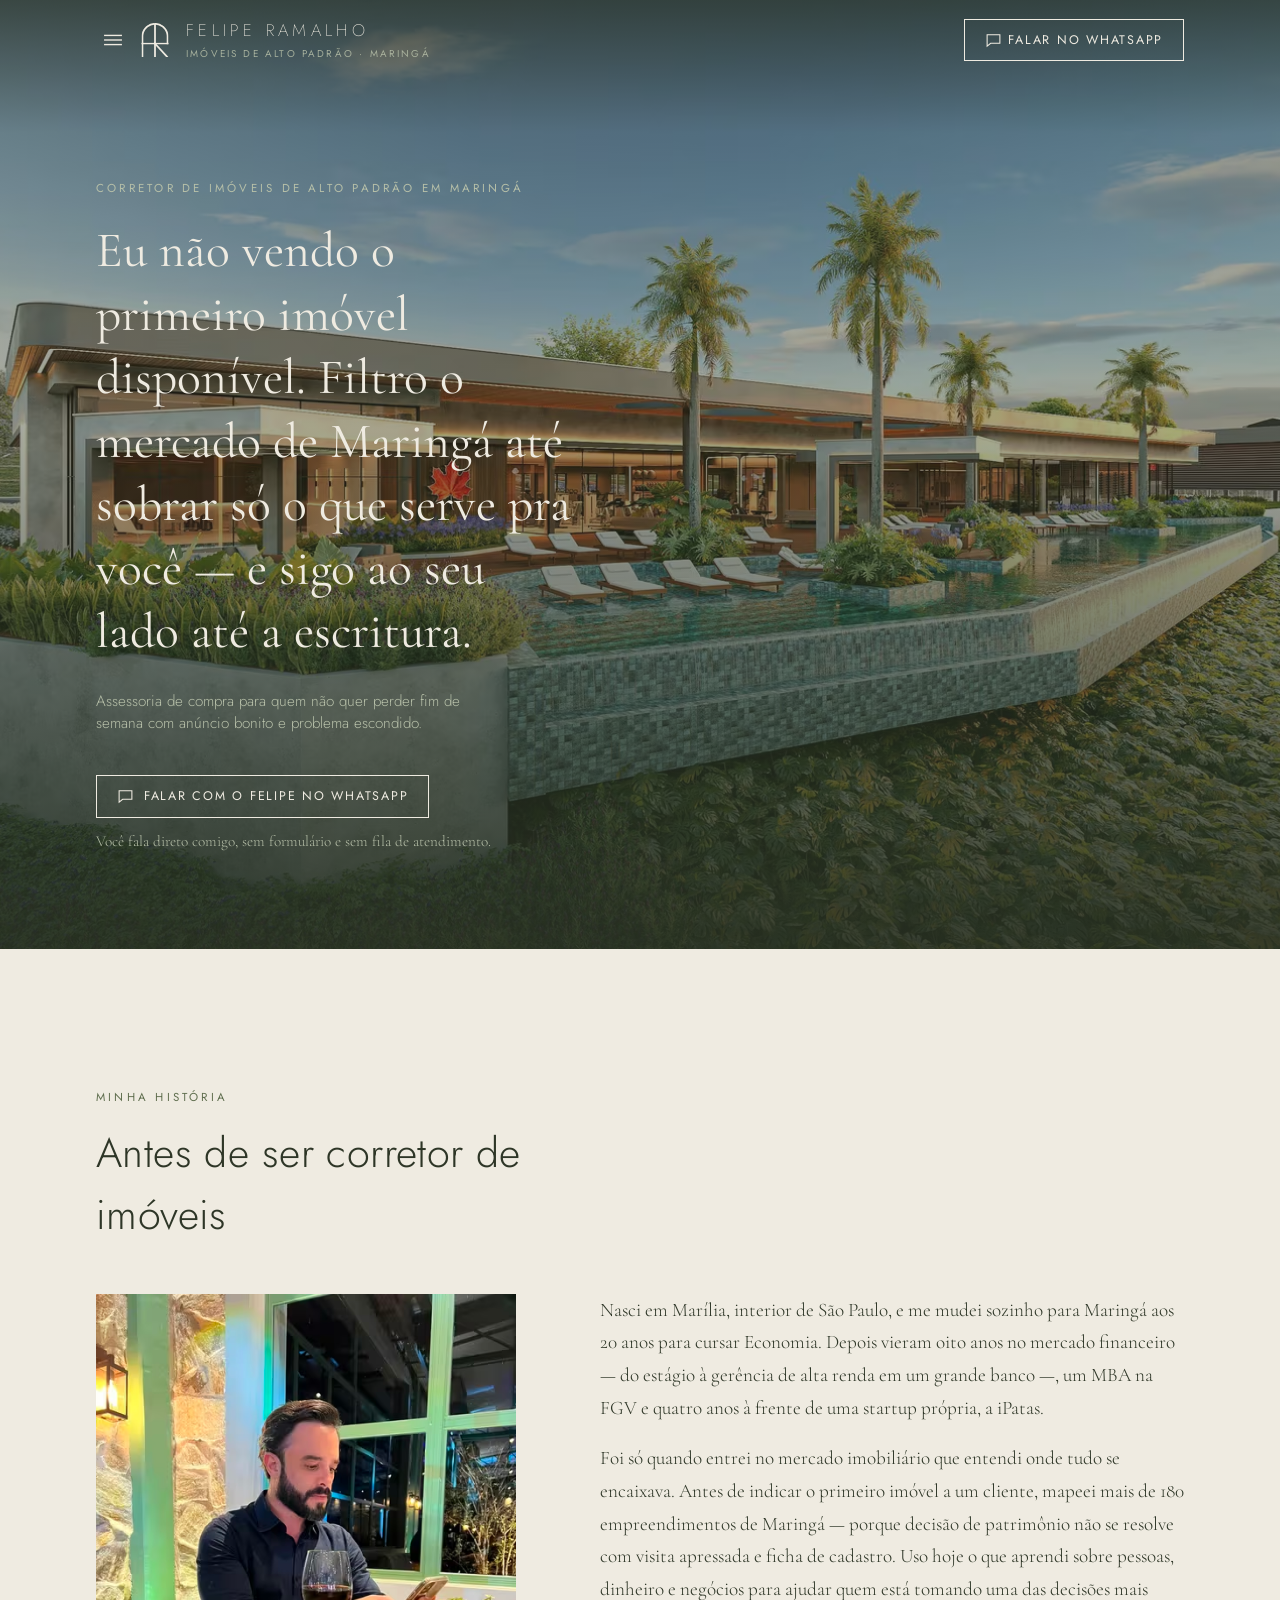
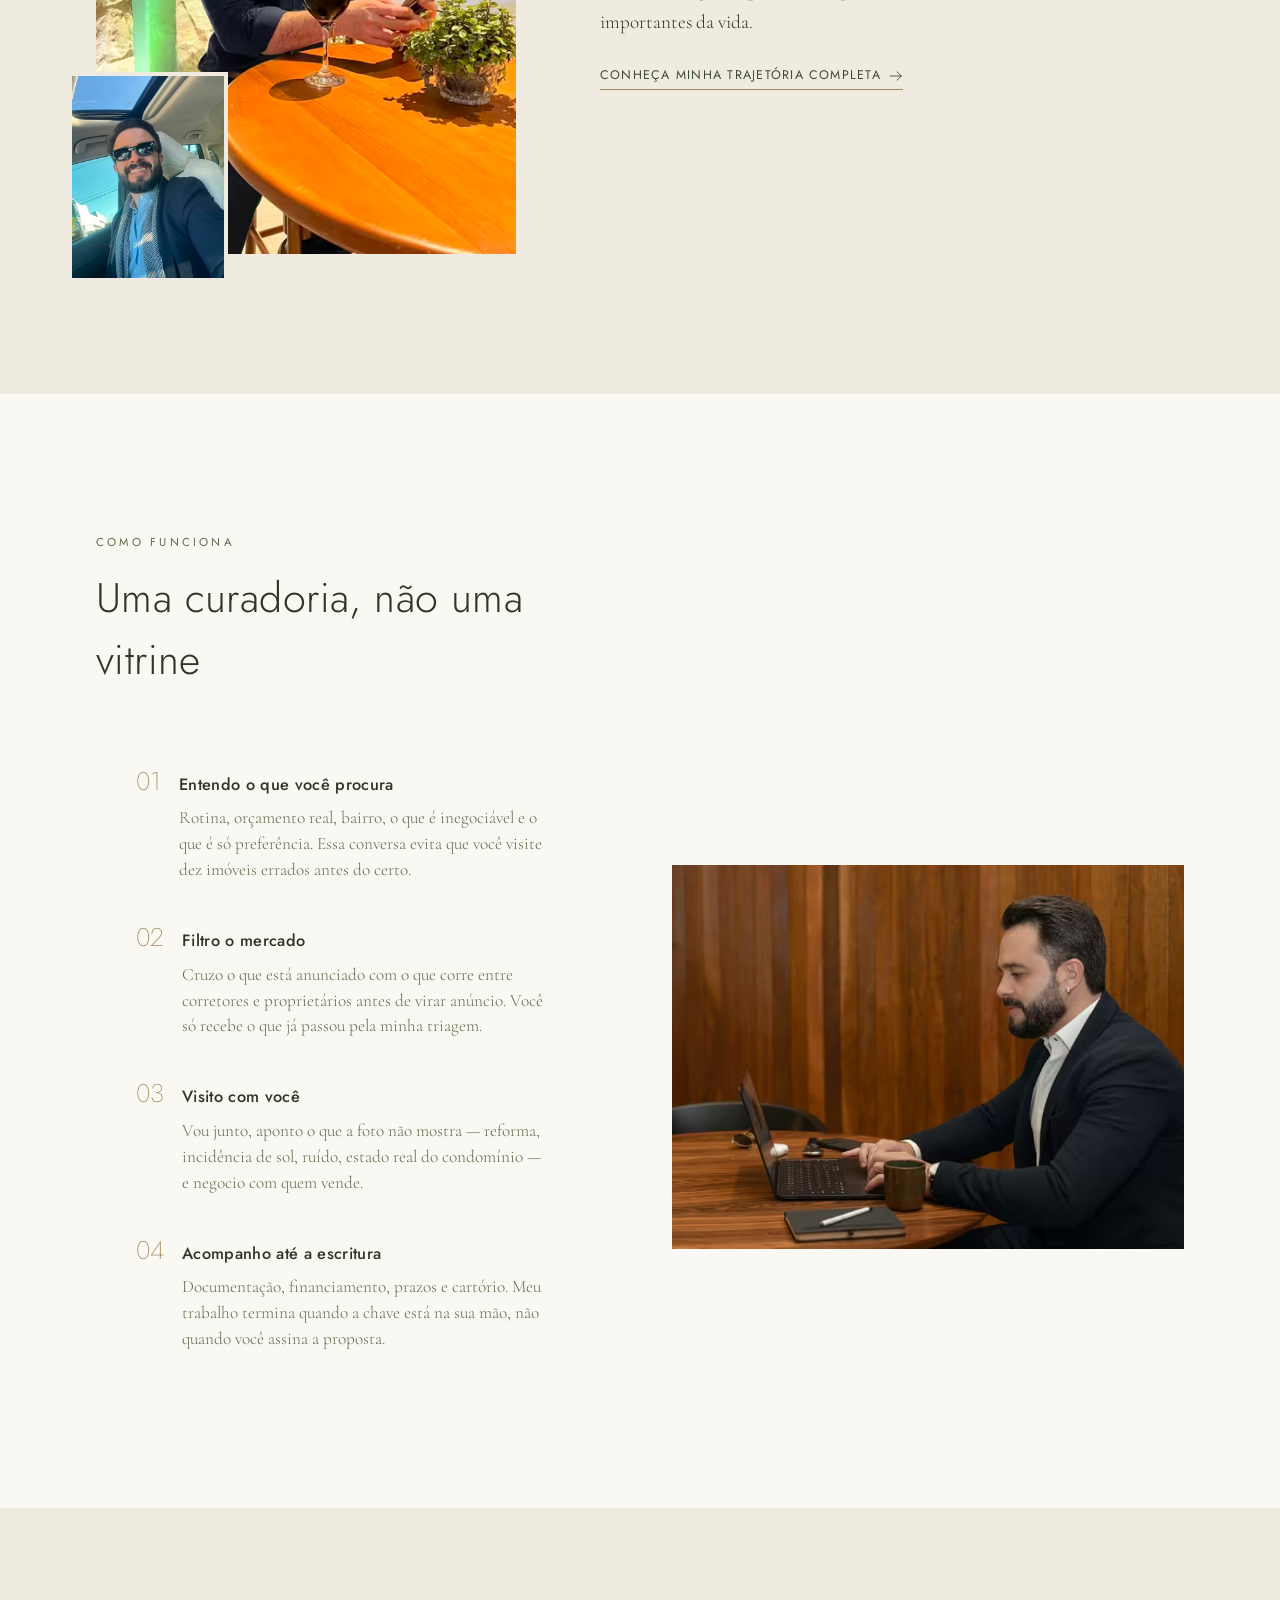
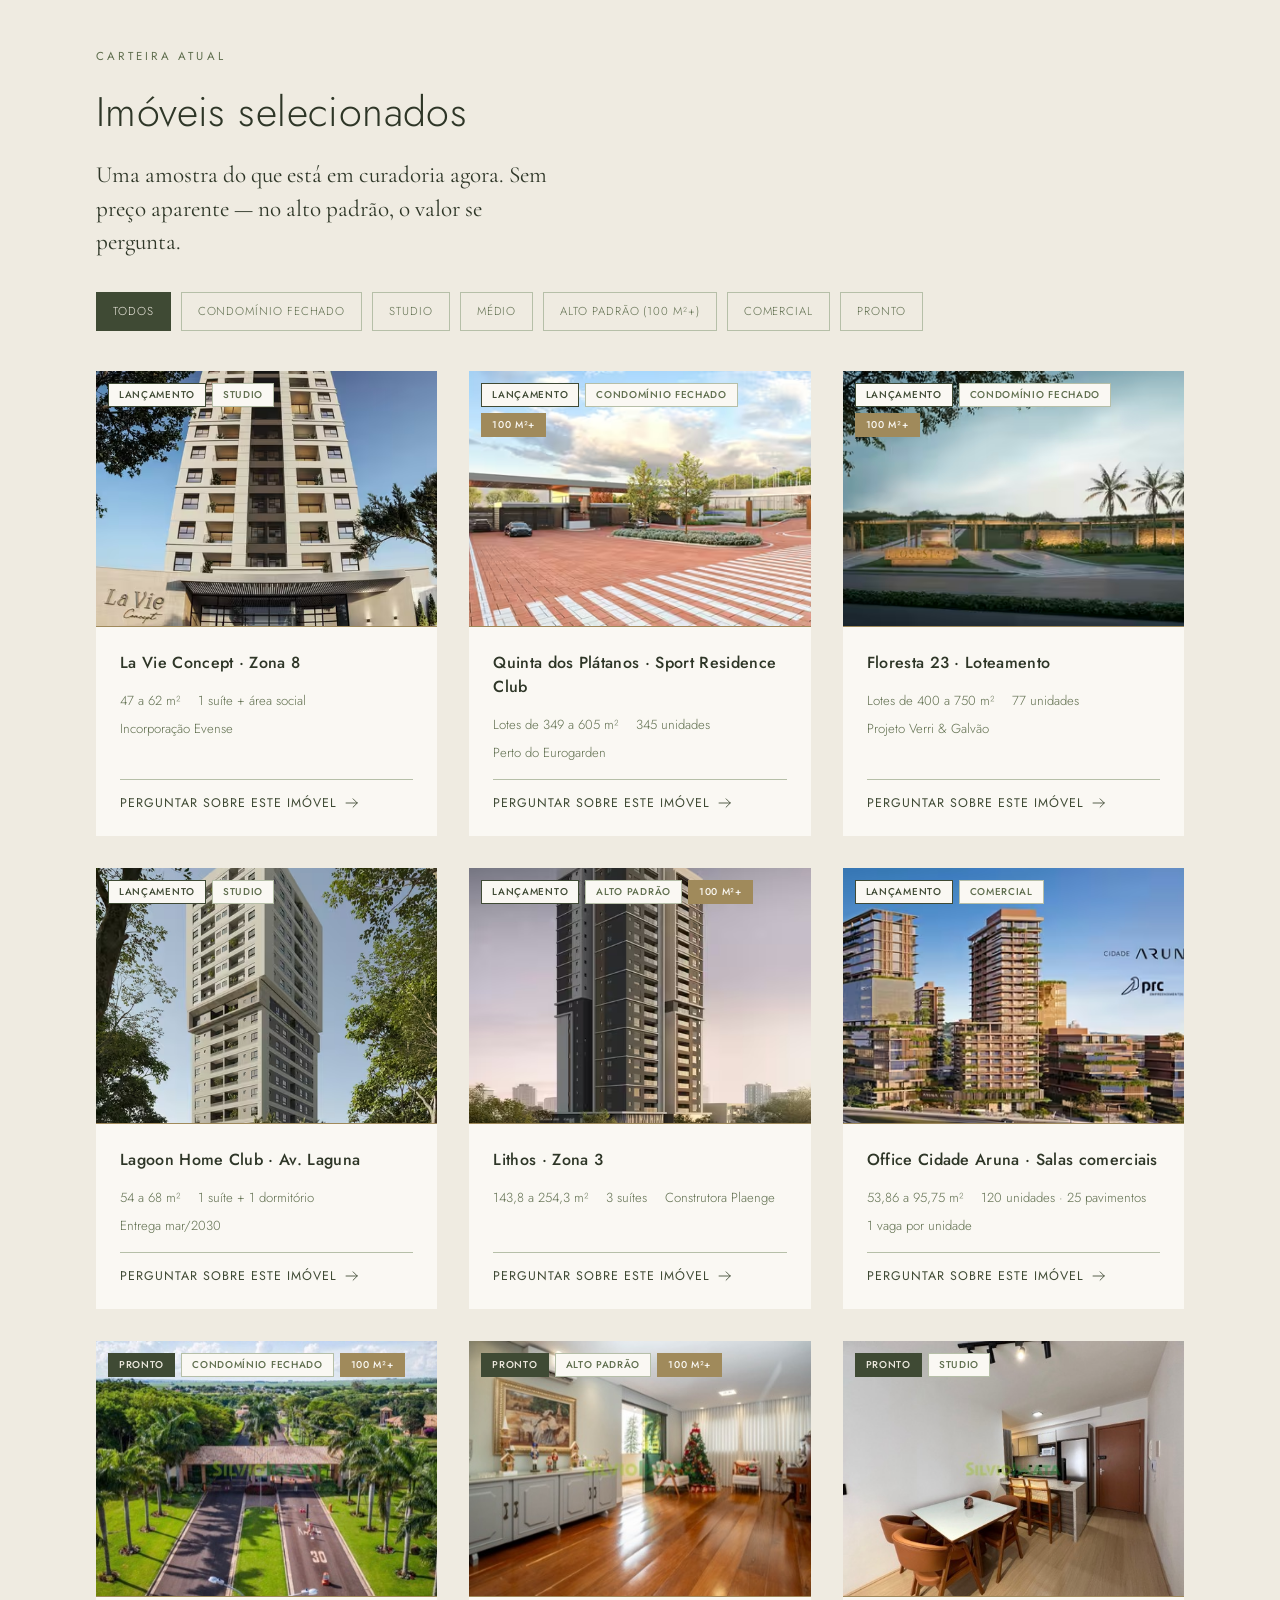
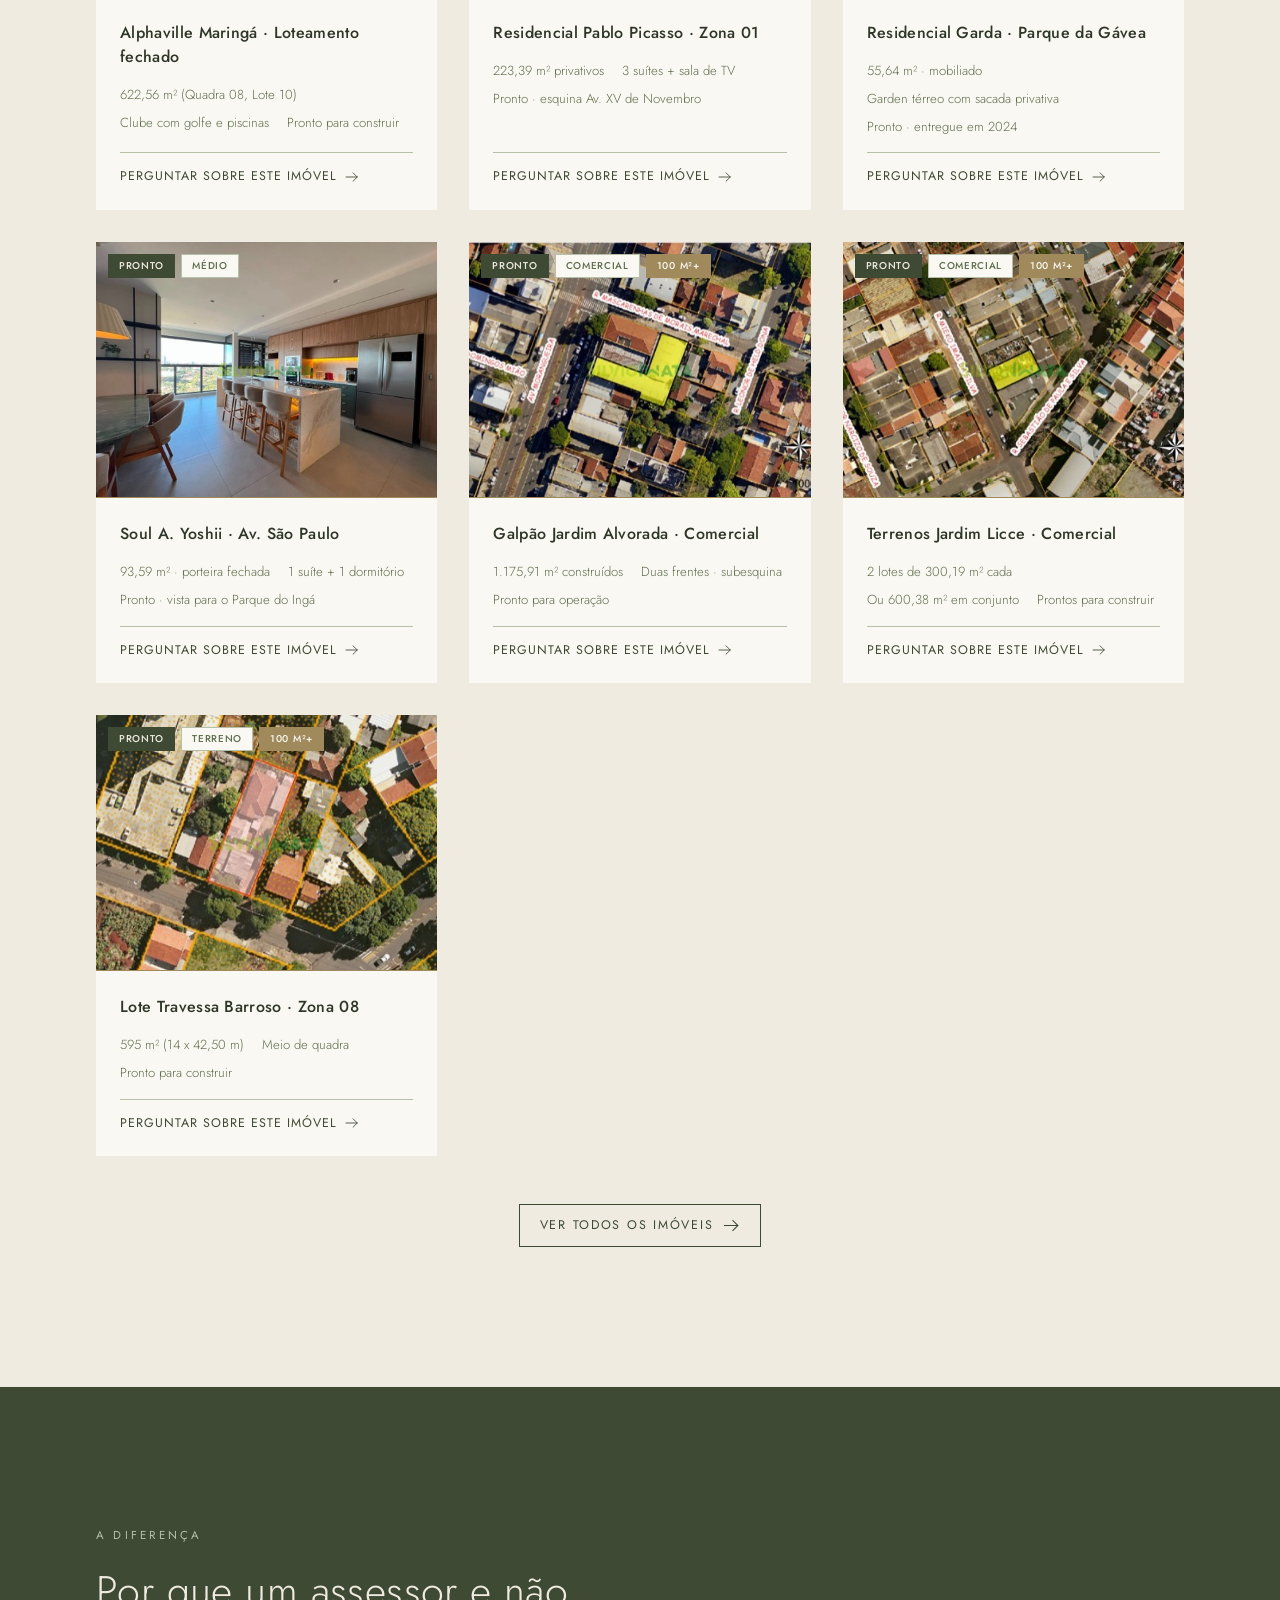
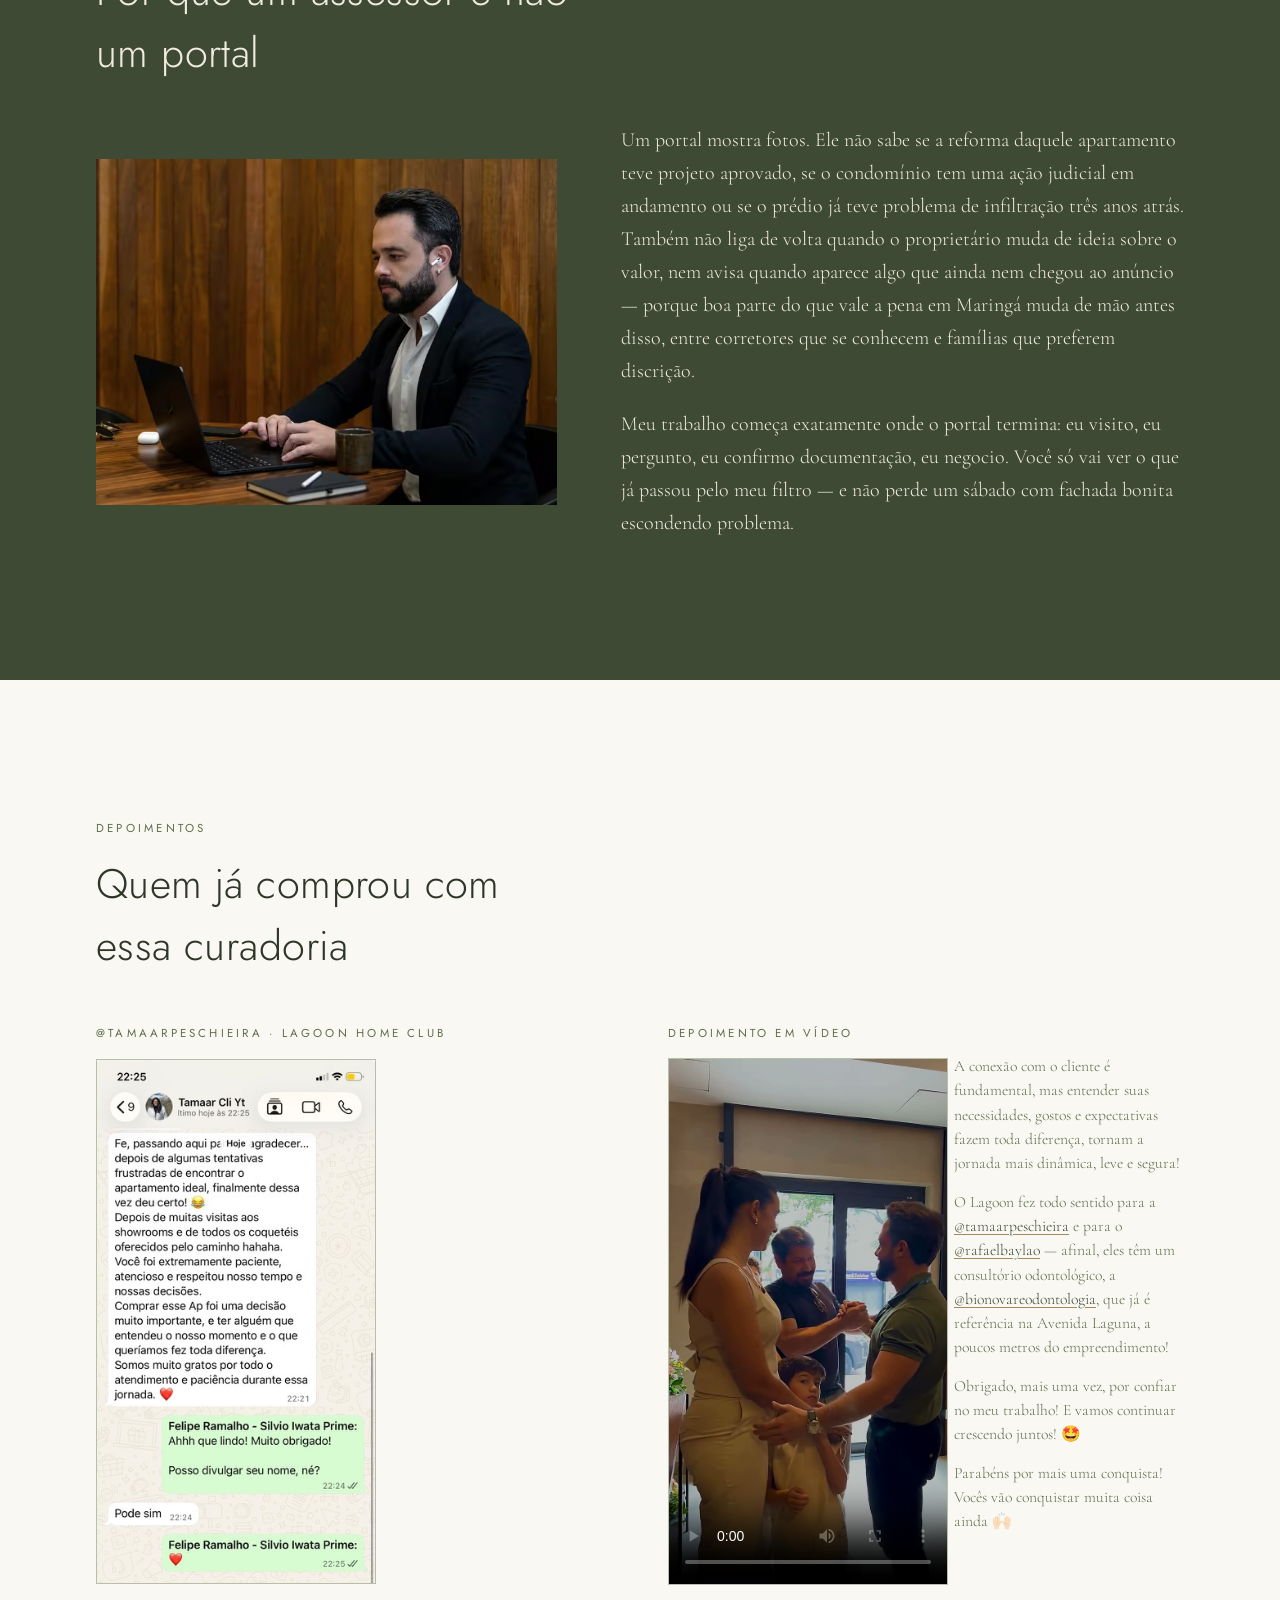
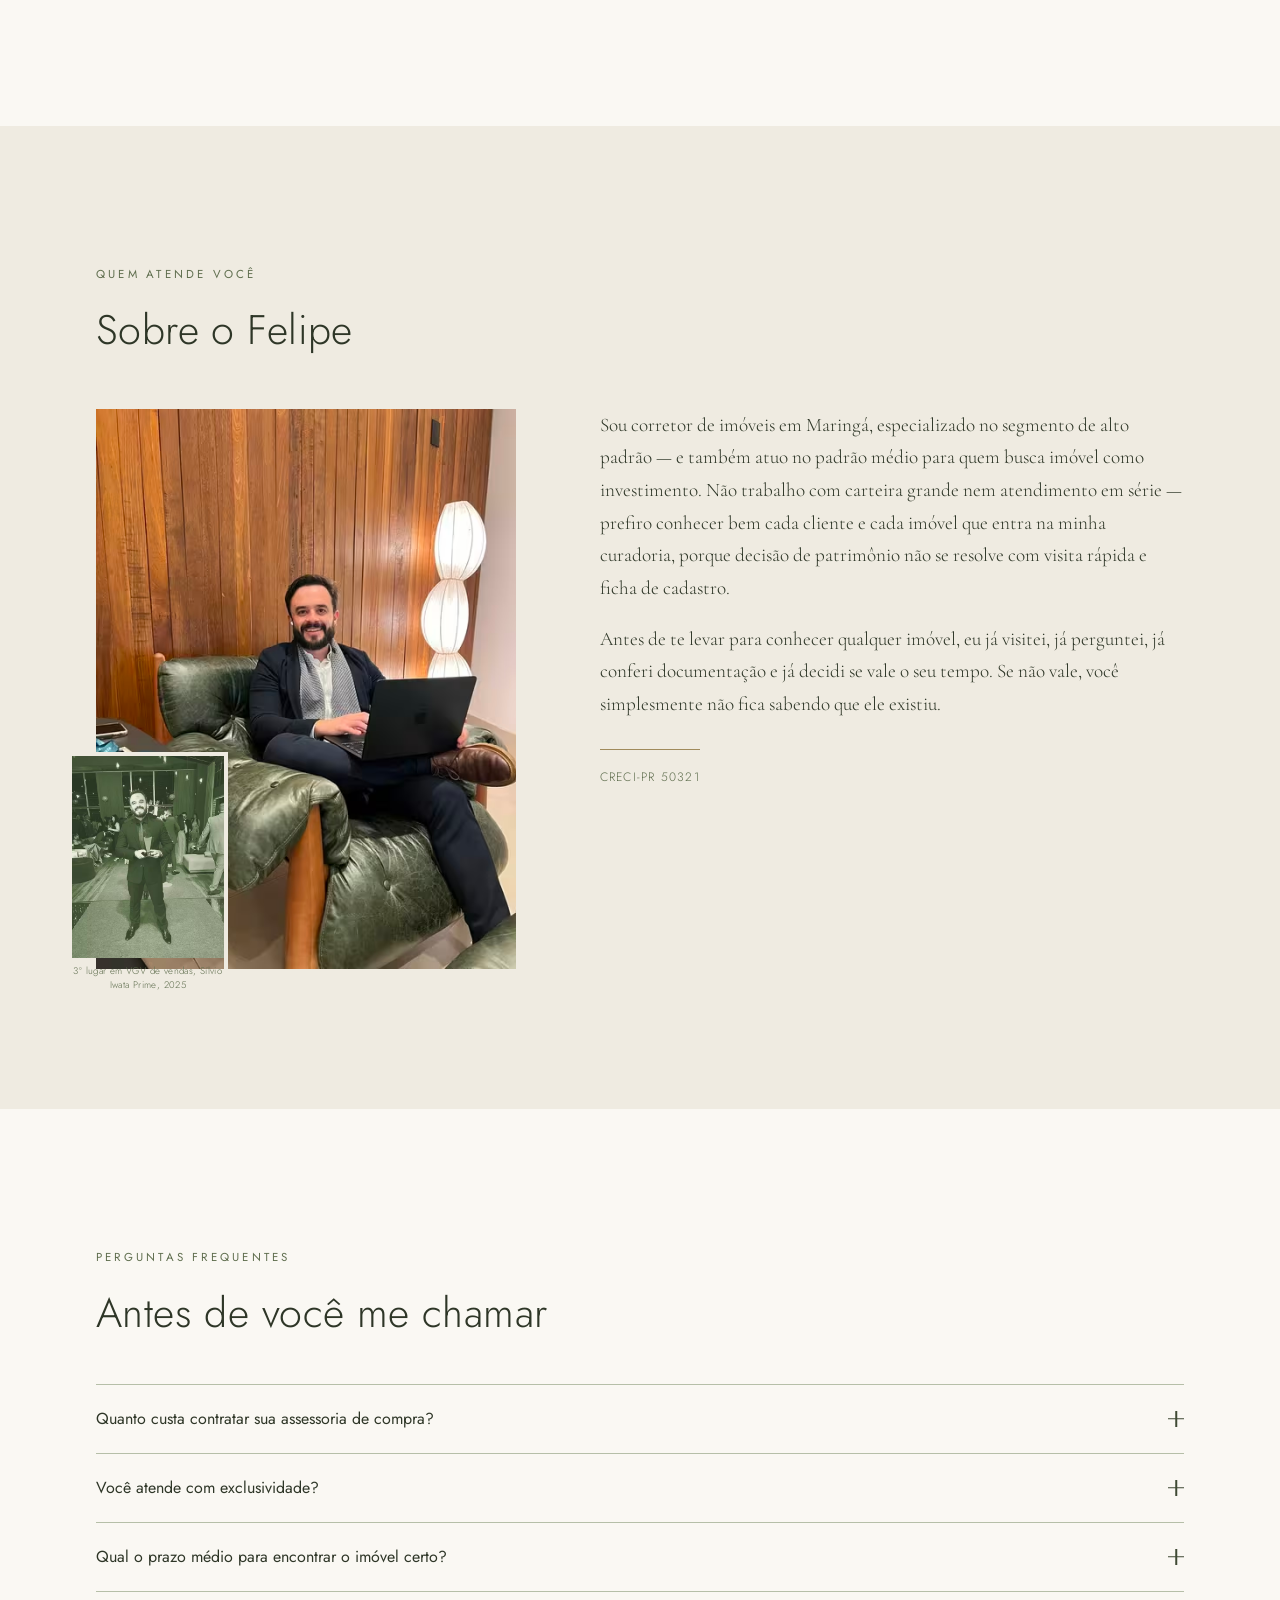
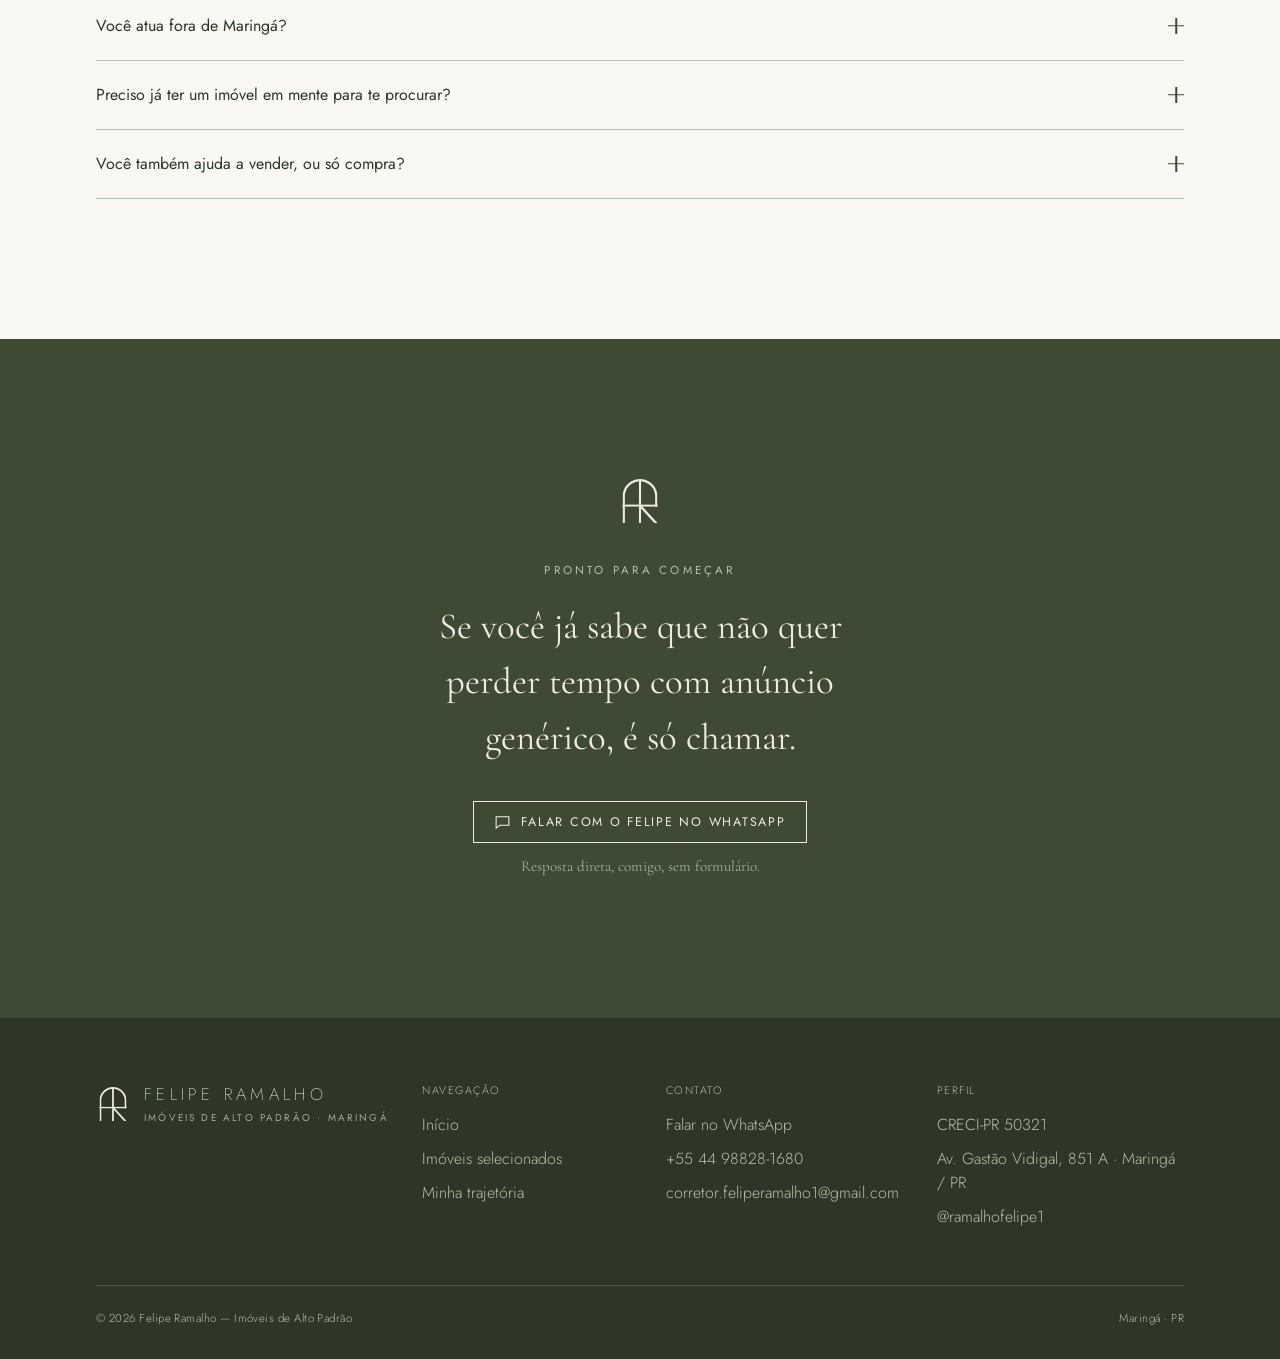
==== commit 22f4f69b: "Adiciona etiquetas de status/tipo/metragem e corrige filtro 100m²+ As etiquetas (Pronto/Lançamento, " ====
--- a/index.html
+++ b/index.html
@@ -425,6 +425,10 @@
               <source type="image/webp" srcset="assets/img/prop-lavie-480.webp 480w, assets/img/prop-lavie-800.webp 800w, assets/img/prop-lavie-1200.webp 1200w" sizes="(min-width: 1200px) 30vw, (min-width: 640px) 45vw, 90vw">
               <img src="assets/img/prop-lavie-800.jpg" srcset="assets/img/prop-lavie-480.jpg 480w, assets/img/prop-lavie-800.jpg 800w, assets/img/prop-lavie-1200.jpg 1200w" sizes="(min-width: 1200px) 30vw, (min-width: 640px) 45vw, 90vw" width="1200" height="1414" loading="lazy" decoding="async" alt="Fachada iluminada do La Vie Concept ao entardecer, com jardim de flores roxas na entrada.">
             </picture>
+            <div class="property-tags">
+              <span class="tag tag--lancamento">Lançamento</span>
+              <span class="tag tag--tipo">Studio</span>
+            </div>
           </div>
           <div class="property-card__body">
             <p class="property-card__location">La Vie Concept · Zona 8</p>
@@ -440,13 +444,18 @@
           </div>
         </article>
 
-        <article class="property-card" data-category="condominio">
+        <article class="property-card" data-category="condominio alto">
           <div class="property-card__media">
             <picture>
               <source type="image/avif" srcset="assets/img/prop-quintaplatanos-480.avif 480w, assets/img/prop-quintaplatanos-800.avif 800w, assets/img/prop-quintaplatanos-1200.avif 1200w" sizes="(min-width: 1200px) 30vw, (min-width: 640px) 45vw, 90vw">
               <source type="image/webp" srcset="assets/img/prop-quintaplatanos-480.webp 480w, assets/img/prop-quintaplatanos-800.webp 800w, assets/img/prop-quintaplatanos-1200.webp 1200w" sizes="(min-width: 1200px) 30vw, (min-width: 640px) 45vw, 90vw">
               <img src="assets/img/prop-quintaplatanos-800.jpg" srcset="assets/img/prop-quintaplatanos-480.jpg 480w, assets/img/prop-quintaplatanos-800.jpg 800w, assets/img/prop-quintaplatanos-1200.jpg 1200w" sizes="(min-width: 1200px) 30vw, (min-width: 640px) 45vw, 90vw" width="1200" height="706" loading="lazy" decoding="async" alt="Portaria do condomínio Quinta dos Plátanos, com acesso em bloco de concreto e paisagismo na entrada.">
             </picture>
+            <div class="property-tags">
+              <span class="tag tag--lancamento">Lançamento</span>
+              <span class="tag tag--tipo">Condomínio fechado</span>
+              <span class="tag tag--metragem">100 m²+</span>
+            </div>
           </div>
           <div class="property-card__body">
             <p class="property-card__location">Quinta dos Plátanos · Sport Residence Club</p>
@@ -462,13 +471,18 @@
           </div>
         </article>
 
-        <article class="property-card" data-category="condominio">
+        <article class="property-card" data-category="condominio alto">
           <div class="property-card__media">
             <picture>
               <source type="image/avif" srcset="assets/img/prop-floresta23-480.avif 480w, assets/img/prop-floresta23-800.avif 800w, assets/img/prop-floresta23-1200.avif 1200w" sizes="(min-width: 1200px) 30vw, (min-width: 640px) 45vw, 90vw">
               <source type="image/webp" srcset="assets/img/prop-floresta23-480.webp 480w, assets/img/prop-floresta23-800.webp 800w, assets/img/prop-floresta23-1200.webp 1200w" sizes="(min-width: 1200px) 30vw, (min-width: 640px) 45vw, 90vw">
               <img src="assets/img/prop-floresta23-800.jpg" srcset="assets/img/prop-floresta23-480.jpg 480w, assets/img/prop-floresta23-800.jpg 800w, assets/img/prop-floresta23-1200.jpg 1200w" sizes="(min-width: 1200px) 30vw, (min-width: 640px) 45vw, 90vw" width="1200" height="675" loading="lazy" decoding="async" alt="Entrada do loteamento Floresta 23 ao entardecer, com palmeiras e portal em concreto e pedra.">
             </picture>
+            <div class="property-tags">
+              <span class="tag tag--lancamento">Lançamento</span>
+              <span class="tag tag--tipo">Condomínio fechado</span>
+              <span class="tag tag--metragem">100 m²+</span>
+            </div>
           </div>
           <div class="property-card__body">
             <p class="property-card__location">Floresta 23 · Loteamento</p>
@@ -491,6 +505,10 @@
               <source type="image/webp" srcset="assets/img/prop-lagoon-480.webp 480w, assets/img/prop-lagoon-800.webp 800w, assets/img/prop-lagoon-1200.webp 1200w" sizes="(min-width: 1200px) 30vw, (min-width: 640px) 45vw, 90vw">
               <img src="assets/img/prop-lagoon-800.jpg" srcset="assets/img/prop-lagoon-480.jpg 480w, assets/img/prop-lagoon-800.jpg 800w, assets/img/prop-lagoon-1200.jpg 1200w" sizes="(min-width: 1200px) 30vw, (min-width: 640px) 45vw, 90vw" width="1200" height="1500" loading="lazy" decoding="async" alt="Torre do Lagoon Home Club vista entre árvores, na Av. Laguna." >
             </picture>
+            <div class="property-tags">
+              <span class="tag tag--lancamento">Lançamento</span>
+              <span class="tag tag--tipo">Studio</span>
+            </div>
           </div>
           <div class="property-card__body">
             <p class="property-card__location">Lagoon Home Club · Av. Laguna</p>
@@ -513,6 +531,11 @@
               <source type="image/webp" srcset="assets/img/prop-lithos-480.webp 480w, assets/img/prop-lithos-800.webp 800w" sizes="(min-width: 1200px) 30vw, (min-width: 640px) 45vw, 90vw">
               <img src="assets/img/prop-lithos-800.jpg" srcset="assets/img/prop-lithos-480.jpg 480w, assets/img/prop-lithos-800.jpg 800w" sizes="(min-width: 1200px) 30vw, (min-width: 640px) 45vw, 90vw" width="800" height="881" loading="lazy" decoding="async" alt="Torre do Lithos ao entardecer, com céu rosa e lilás ao fundo.">
             </picture>
+            <div class="property-tags">
+              <span class="tag tag--lancamento">Lançamento</span>
+              <span class="tag tag--tipo">Alto padrão</span>
+              <span class="tag tag--metragem">100 m²+</span>
+            </div>
           </div>
           <div class="property-card__body">
             <p class="property-card__location">Lithos · Zona 3</p>
@@ -535,6 +558,10 @@
               <source type="image/webp" srcset="assets/img/prop-cidadearuna-480.webp 480w, assets/img/prop-cidadearuna-800.webp 800w, assets/img/prop-cidadearuna-1200.webp 1200w" sizes="(min-width: 1200px) 30vw, (min-width: 640px) 45vw, 90vw">
               <img src="assets/img/prop-cidadearuna-800.jpg" srcset="assets/img/prop-cidadearuna-480.jpg 480w, assets/img/prop-cidadearuna-800.jpg 800w, assets/img/prop-cidadearuna-1200.jpg 1200w" sizes="(min-width: 1200px) 30vw, (min-width: 640px) 45vw, 90vw" width="1200" height="675" loading="lazy" decoding="async" alt="Vista aérea ao entardecer do complexo Cidade Aruna, com as torres do Office em primeiro plano.">
             </picture>
+            <div class="property-tags">
+              <span class="tag tag--lancamento">Lançamento</span>
+              <span class="tag tag--tipo">Comercial</span>
+            </div>
           </div>
           <div class="property-card__body">
             <p class="property-card__location">Office Cidade Aruna · Salas comerciais</p>
@@ -550,9 +577,14 @@
           </div>
         </article>
 
-        <article class="property-card" data-category="condominio pronto">
+        <article class="property-card" data-category="condominio pronto alto">
           <div class="property-card__media">
             <img src="assets/img/prop-alphaville-800.jpg" srcset="assets/img/prop-alphaville-480.jpg 480w, assets/img/prop-alphaville-800.jpg 800w, assets/img/prop-alphaville-1200.jpg 1200w" sizes="(min-width: 1200px) 30vw, (min-width: 640px) 45vw, 90vw" width="1200" height="785" loading="lazy" decoding="async" alt="Portal de entrada do condomínio Alphaville Maringá, vista aérea com avenida arborizada por palmeiras.">
+            <div class="property-tags">
+              <span class="tag tag--pronto">Pronto</span>
+              <span class="tag tag--tipo">Condomínio fechado</span>
+              <span class="tag tag--metragem">100 m²+</span>
+            </div>
           </div>
           <div class="property-card__body">
             <p class="property-card__location">Alphaville Maringá · Loteamento fechado</p>
@@ -571,6 +603,11 @@
         <article class="property-card" data-category="alto pronto">
           <div class="property-card__media">
             <img src="assets/img/prop-pablopicasso-800.jpg" srcset="assets/img/prop-pablopicasso-480.jpg 480w, assets/img/prop-pablopicasso-800.jpg 800w, assets/img/prop-pablopicasso-1200.jpg 1200w" sizes="(min-width: 1200px) 30vw, (min-width: 640px) 45vw, 90vw" width="1200" height="760" loading="lazy" decoding="async" alt="Sala de estar ampla do apartamento no Residencial Pablo Picasso, com piso de madeira e decoração de Natal.">
+            <div class="property-tags">
+              <span class="tag tag--pronto">Pronto</span>
+              <span class="tag tag--tipo">Alto padrão</span>
+              <span class="tag tag--metragem">100 m²+</span>
+            </div>
           </div>
           <div class="property-card__body">
             <p class="property-card__location">Residencial Pablo Picasso · Zona 01</p>
@@ -589,6 +626,10 @@
         <article class="property-card" data-category="studio pronto">
           <div class="property-card__media">
             <img src="assets/img/prop-garda-800.jpg" srcset="assets/img/prop-garda-480.jpg 480w, assets/img/prop-garda-800.jpg 800w, assets/img/prop-garda-1200.jpg 1200w" sizes="(min-width: 1200px) 30vw, (min-width: 640px) 45vw, 90vw" width="1200" height="900" loading="lazy" decoding="async" alt="Sala de jantar integrada à cozinha do apartamento garden no Residencial Garda.">
+            <div class="property-tags">
+              <span class="tag tag--pronto">Pronto</span>
+              <span class="tag tag--tipo">Studio</span>
+            </div>
           </div>
           <div class="property-card__body">
             <p class="property-card__location">Residencial Garda · Parque da Gávea</p>
@@ -607,6 +648,10 @@
         <article class="property-card" data-category="medio pronto">
           <div class="property-card__media">
             <img src="assets/img/prop-soulyoshii-800.jpg" srcset="assets/img/prop-soulyoshii-480.jpg 480w, assets/img/prop-soulyoshii-800.jpg 800w, assets/img/prop-soulyoshii-1200.jpg 1200w" sizes="(min-width: 1200px) 30vw, (min-width: 640px) 45vw, 90vw" width="1200" height="900" loading="lazy" decoding="async" alt="Cozinha integrada com ilha central do apartamento no Soul A. Yoshii, com vista para a cidade.">
+            <div class="property-tags">
+              <span class="tag tag--pronto">Pronto</span>
+              <span class="tag tag--tipo">Médio</span>
+            </div>
           </div>
           <div class="property-card__body">
             <p class="property-card__location">Soul A. Yoshii · Av. São Paulo</p>
@@ -622,9 +667,14 @@
           </div>
         </article>
 
-        <article class="property-card" data-category="comercial pronto">
+        <article class="property-card" data-category="comercial pronto alto">
           <div class="property-card__media">
             <img src="assets/img/prop-galpaoalvorada-800.jpg" srcset="assets/img/prop-galpaoalvorada-480.jpg 480w, assets/img/prop-galpaoalvorada-800.jpg 800w, assets/img/prop-galpaoalvorada-1200.jpg 1200w" sizes="(min-width: 1200px) 30vw, (min-width: 640px) 45vw, 90vw" width="1200" height="801" loading="lazy" decoding="async" alt="Vista aérea do terreno do galpão comercial no Jardim Alvorada, com o barracão em L destacado.">
+            <div class="property-tags">
+              <span class="tag tag--pronto">Pronto</span>
+              <span class="tag tag--tipo">Comercial</span>
+              <span class="tag tag--metragem">100 m²+</span>
+            </div>
           </div>
           <div class="property-card__body">
             <p class="property-card__location">Galpão Jardim Alvorada · Comercial</p>
@@ -640,9 +690,14 @@
           </div>
         </article>
 
-        <article class="property-card" data-category="comercial pronto">
+        <article class="property-card" data-category="comercial pronto alto">
           <div class="property-card__media">
             <img src="assets/img/prop-jardimlicce-800.jpg" srcset="assets/img/prop-jardimlicce-480.jpg 480w, assets/img/prop-jardimlicce-800.jpg 800w, assets/img/prop-jardimlicce-1200.jpg 1200w" sizes="(min-width: 1200px) 30vw, (min-width: 640px) 45vw, 90vw" width="1200" height="800" loading="lazy" decoding="async" alt="Vista aérea dos dois lotes comerciais vizinhos no Jardim Licce, delimitados no mapa.">
+            <div class="property-tags">
+              <span class="tag tag--pronto">Pronto</span>
+              <span class="tag tag--tipo">Comercial</span>
+              <span class="tag tag--metragem">100 m²+</span>
+            </div>
           </div>
           <div class="property-card__body">
             <p class="property-card__location">Terrenos Jardim Licce · Comercial</p>
@@ -658,9 +713,14 @@
           </div>
         </article>
 
-        <article class="property-card" data-category="pronto">
+        <article class="property-card" data-category="pronto alto">
           <div class="property-card__media">
             <img src="assets/img/prop-travessabarroso-800.jpg" srcset="assets/img/prop-travessabarroso-480.jpg 480w, assets/img/prop-travessabarroso-800.jpg 800w, assets/img/prop-travessabarroso-1200.jpg 1200w" sizes="(min-width: 1200px) 30vw, (min-width: 640px) 45vw, 90vw" width="1200" height="742" loading="lazy" decoding="async" alt="Vista aérea do lote na Travessa Barroso, delimitado em vermelho no mapa, na Zona 08 de Maringá.">
+            <div class="property-tags">
+              <span class="tag tag--pronto">Pronto</span>
+              <span class="tag tag--tipo">Terreno</span>
+              <span class="tag tag--metragem">100 m²+</span>
+            </div>
           </div>
           <div class="property-card__body">
             <p class="property-card__location">Lote Travessa Barroso · Zona 08</p>
--- a/styles.css
+++ b/styles.css
@@ -683,11 +683,37 @@
 .property-card { background: var(--papel); display: flex; flex-direction: column; }
 .property-card[hidden] { display: none; }
 .property-card__media {
+  position: relative;
   aspect-ratio: 4 / 3;
   background: var(--salvia);
   border-bottom: 1px solid var(--latao);
   overflow: hidden;
 }
+.property-tags {
+  position: absolute;
+  top: 12px;
+  left: 12px;
+  z-index: 1;
+  display: flex;
+  flex-wrap: wrap;
+  gap: 6px;
+  max-width: calc(100% - 24px);
+}
+.tag {
+  font-family: var(--font-inst);
+  font-size: 0.62rem;
+  font-weight: 500;
+  letter-spacing: 0.07em;
+  text-transform: uppercase;
+  line-height: 1;
+  padding: 6px 10px;
+  border: 1px solid transparent;
+  white-space: nowrap;
+}
+.tag--pronto { background: var(--musgo); color: var(--areia); }
+.tag--lancamento { background: var(--papel); color: var(--musgo); border-color: var(--musgo); }
+.tag--tipo { background: var(--papel); color: var(--claro); border-color: var(--salvia); }
+.tag--metragem { background: var(--latao); color: var(--papel); }
 .property-card__media img {
   width: 100%;
   height: 100%;
@@ -1022,12 +1048,14 @@
   .feature-row--reverse .feature-row__media { order: 2; }
   .feature-row--reverse .feature-row__body { order: 1; }
 }
+.feature-row__media { position: relative; }
 .feature-row__media img {
   width: 100%;
   height: auto;
   aspect-ratio: 4 / 3;
   object-fit: cover;
 }
+.feature-row__media .property-tags { top: 16px; left: 16px; }
 .feature-row__eyebrow { color: var(--claro); margin-bottom: 14px; display: block; }
 .feature-row__name {
   font-family: var(--font-inst);
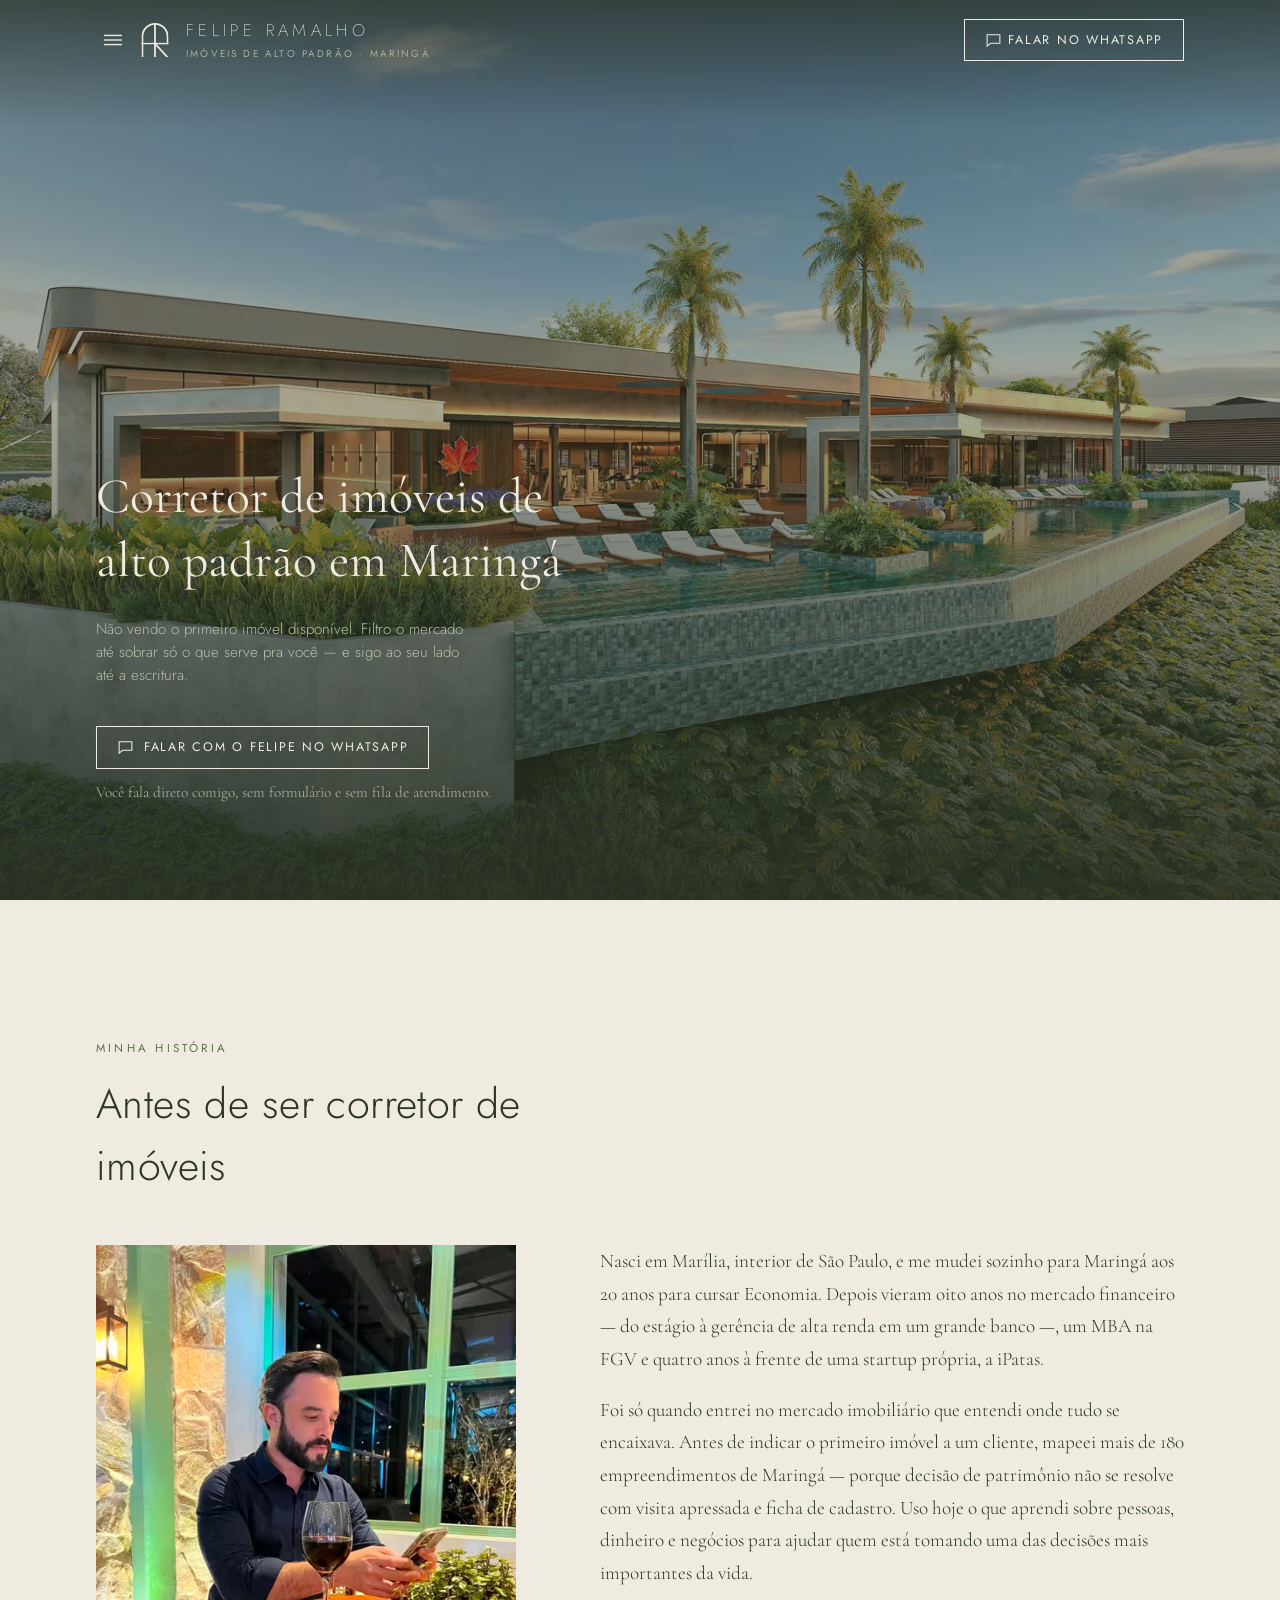
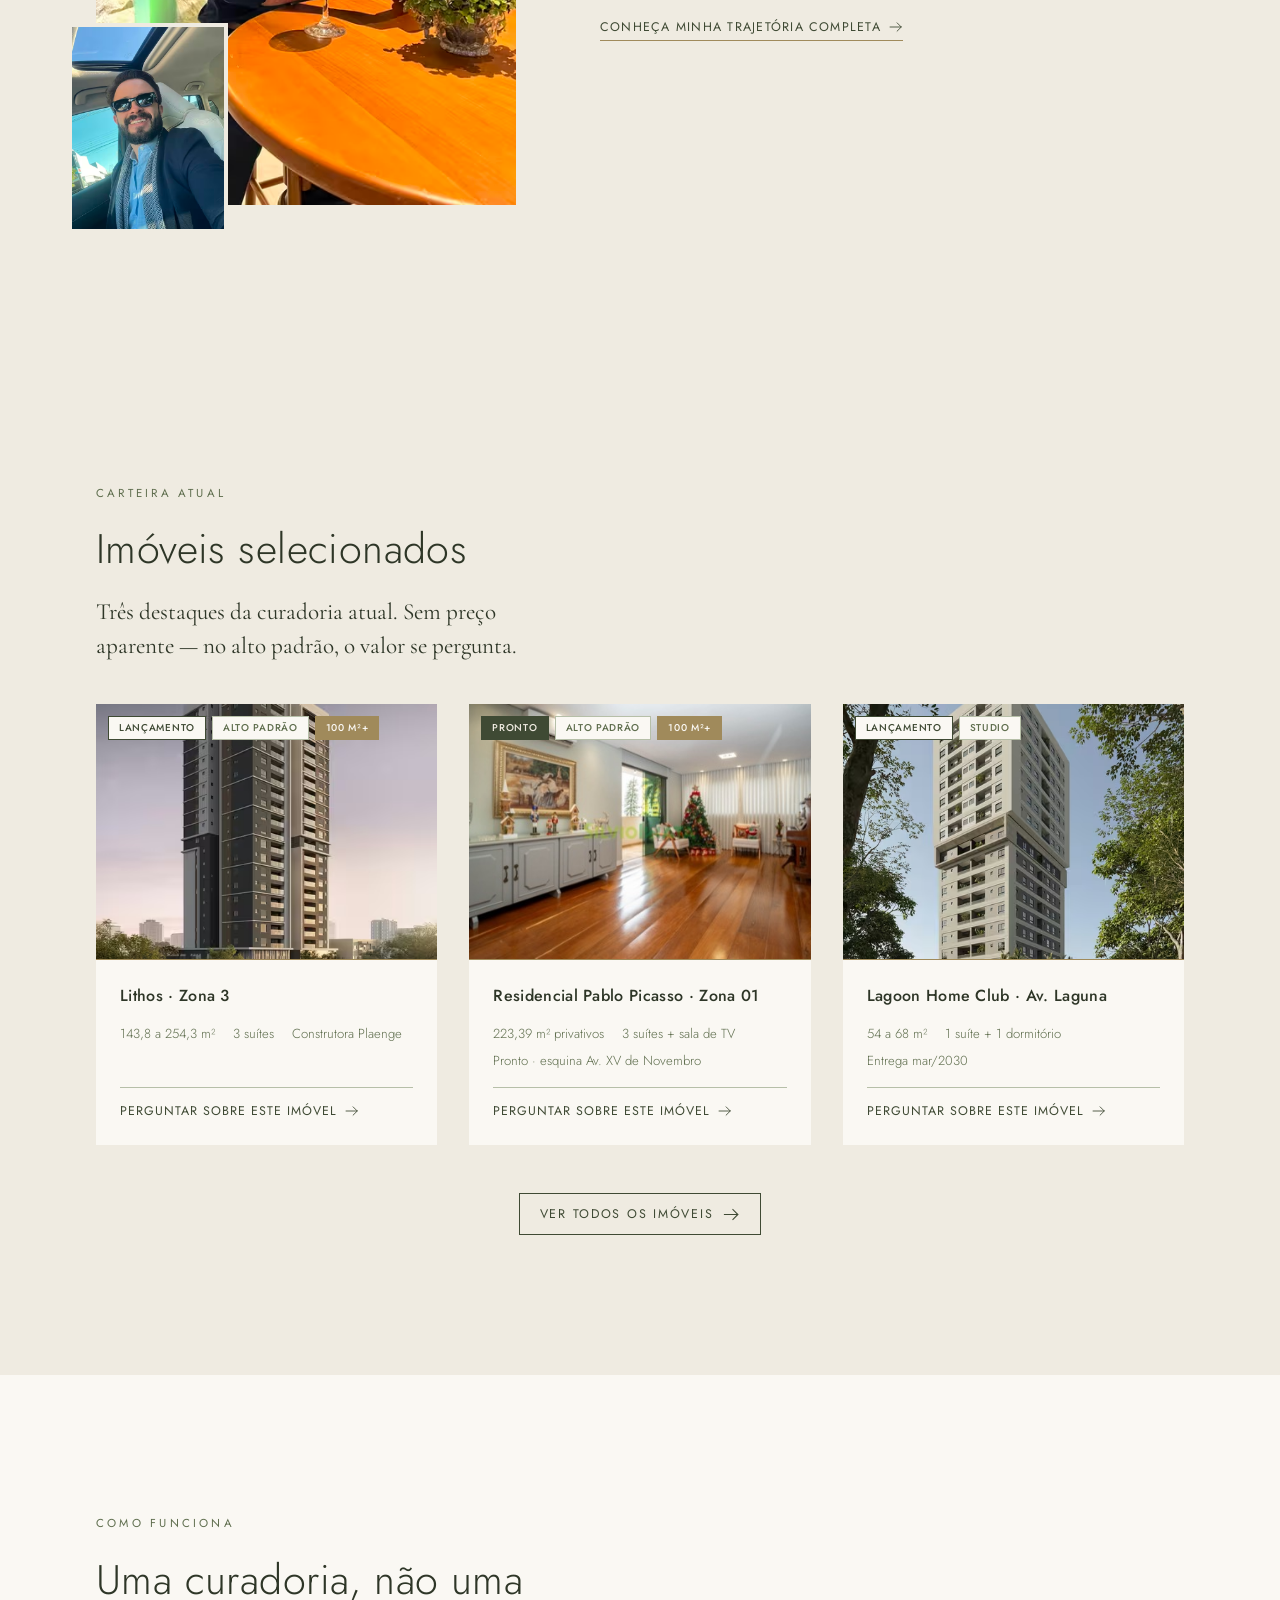
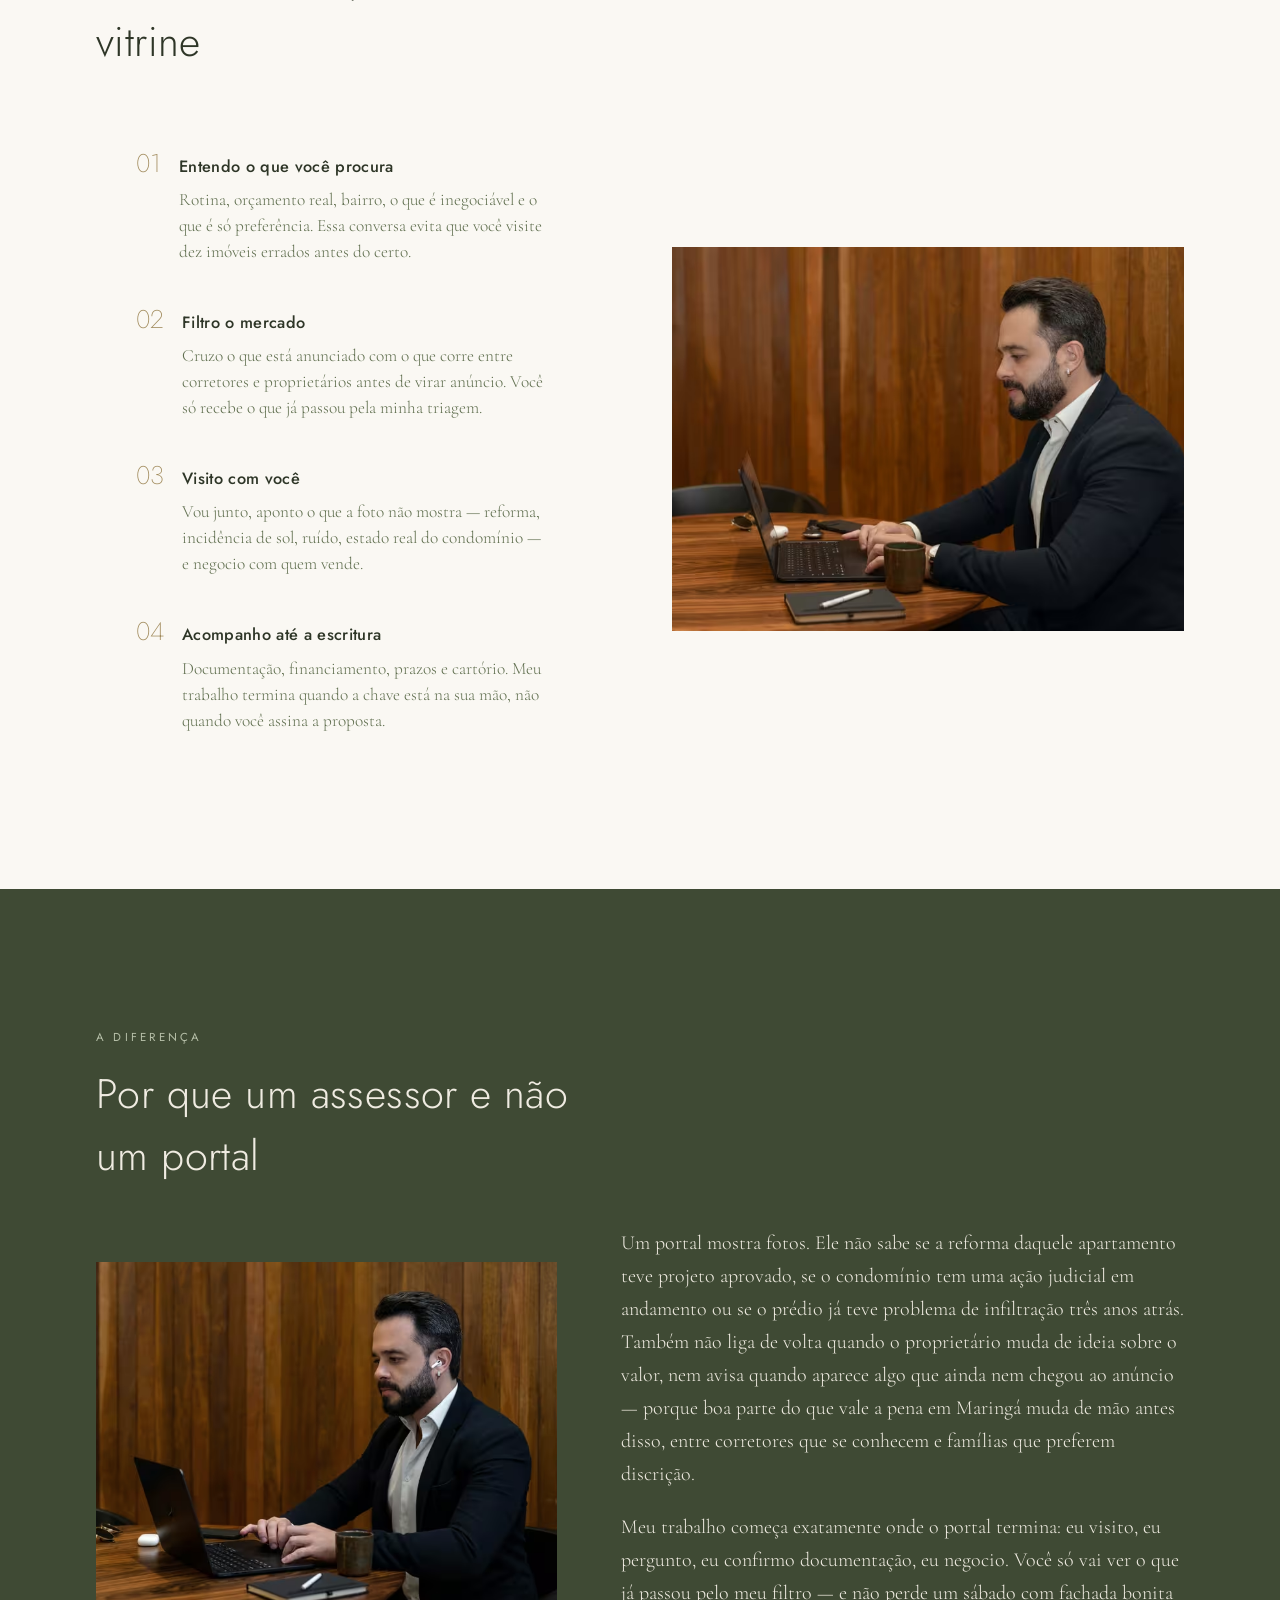
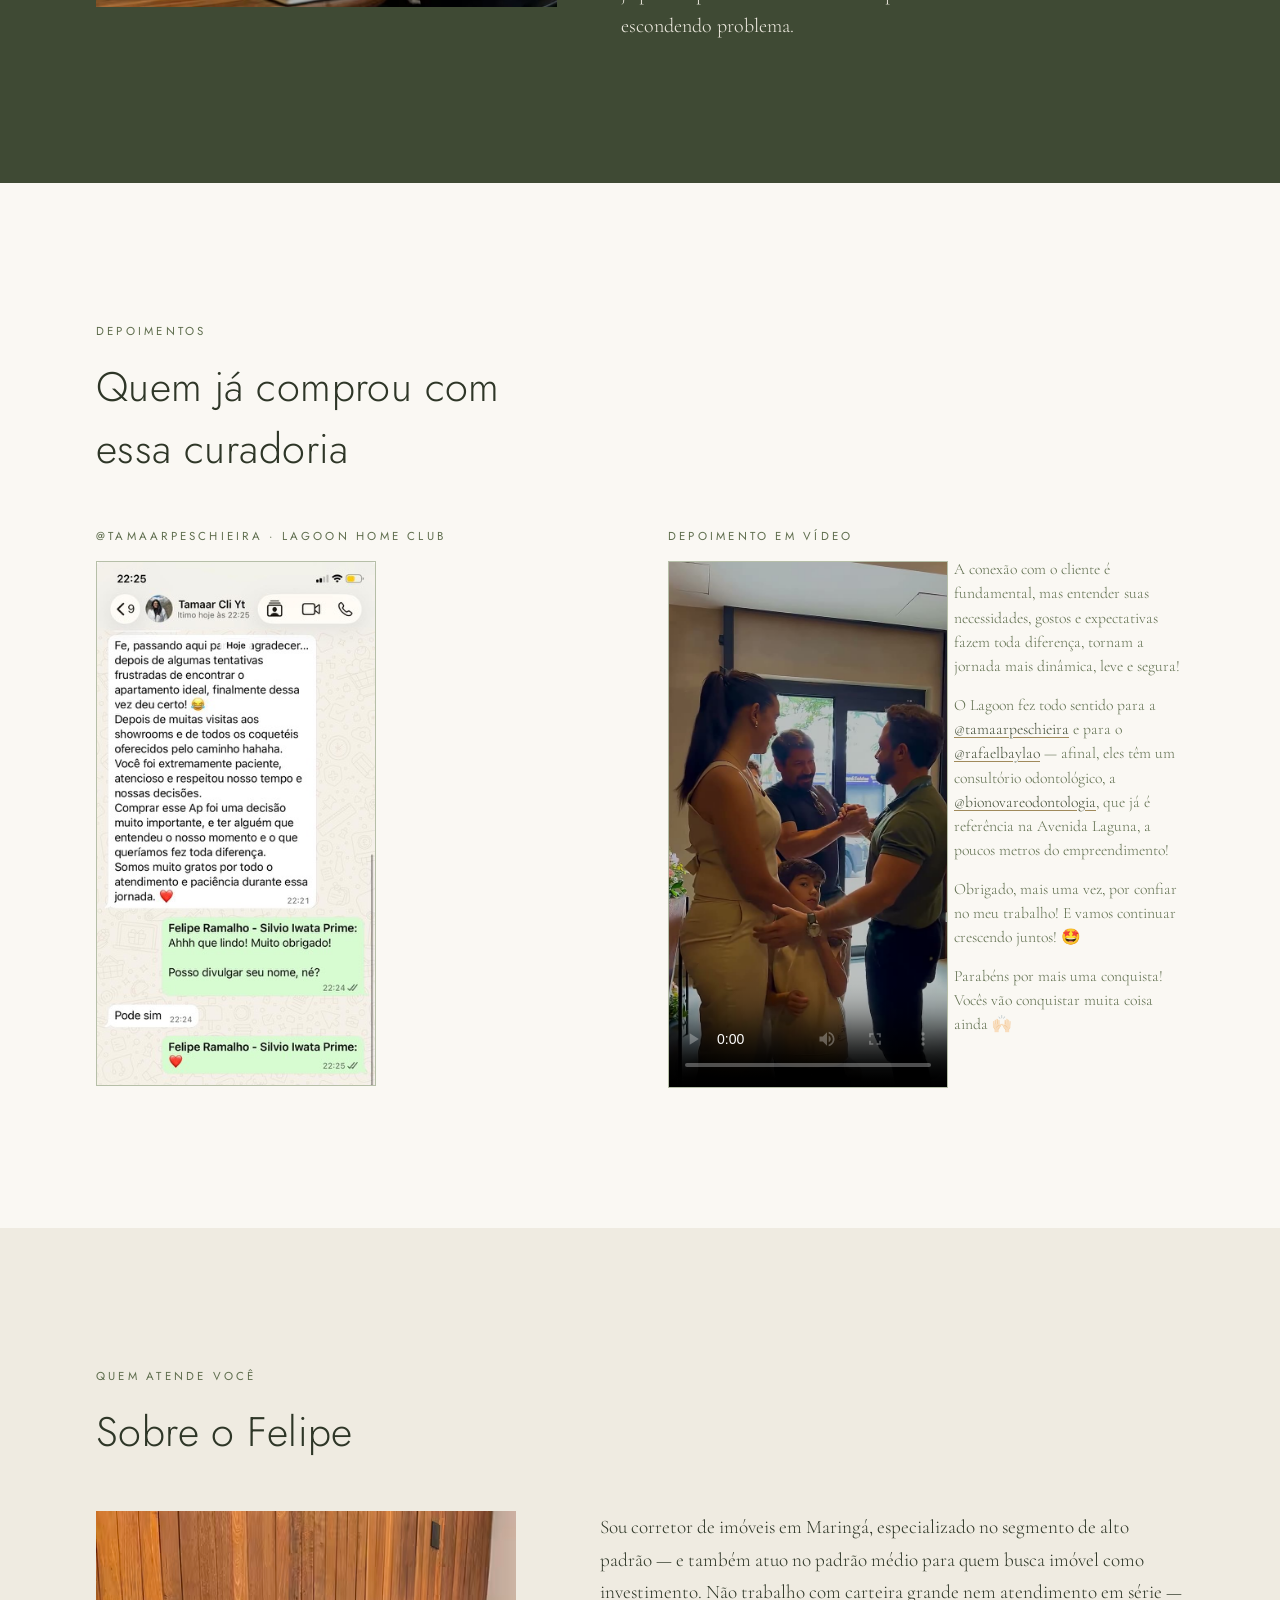
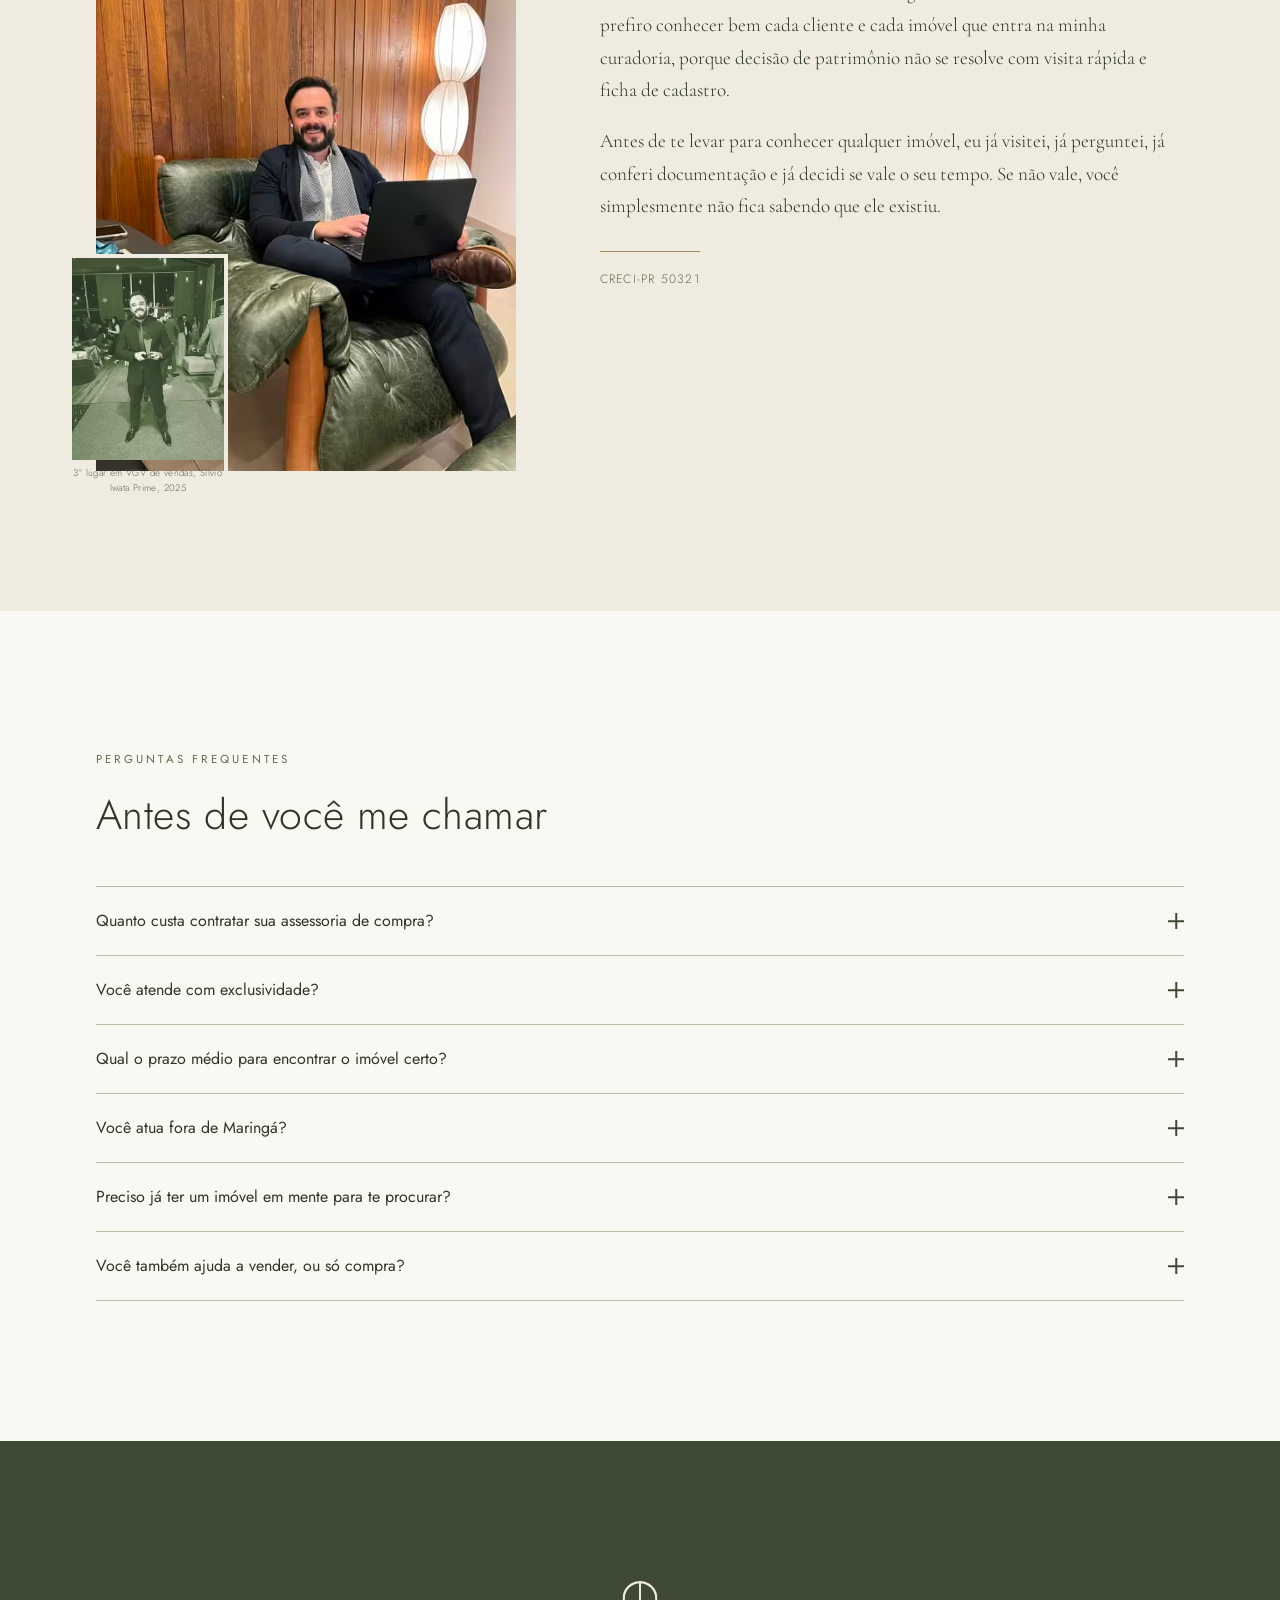
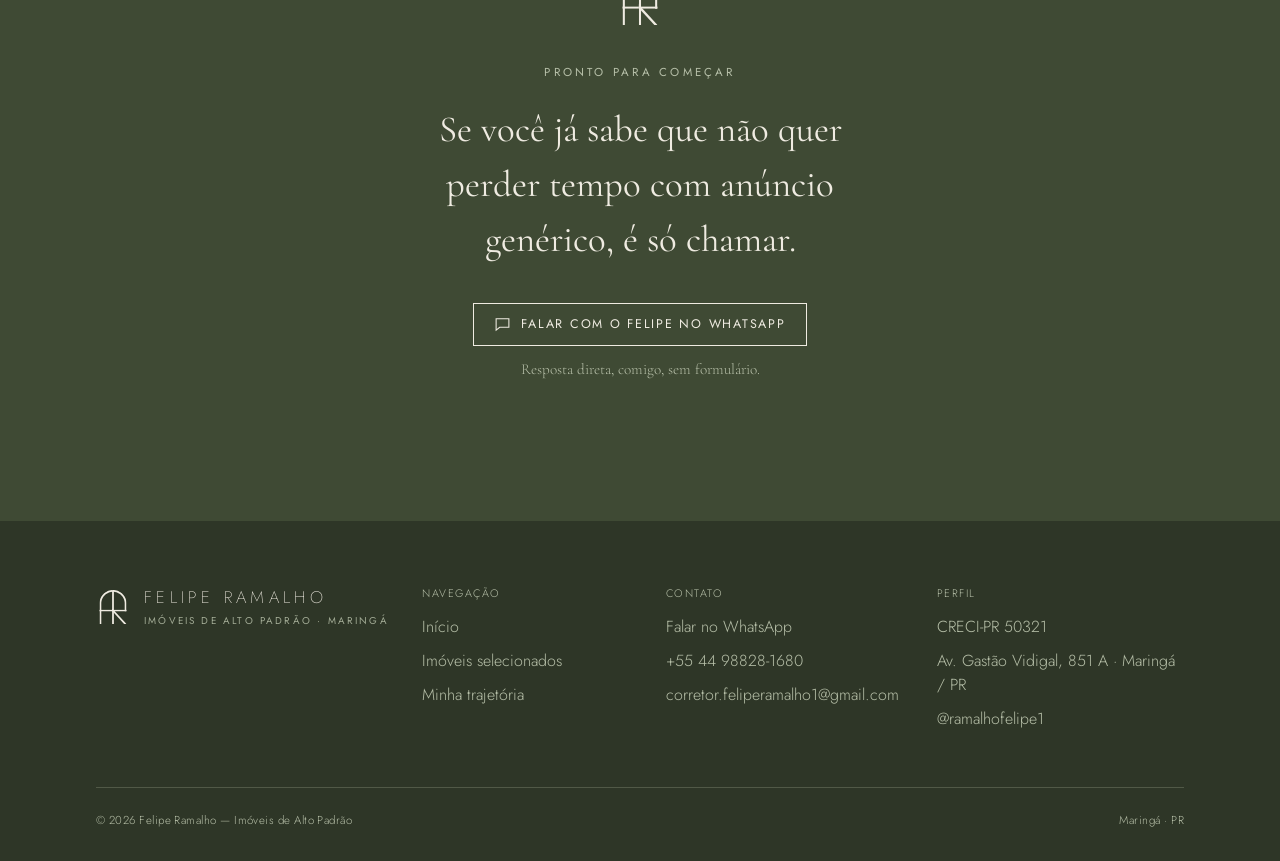
==== commit 63831462: "Destaca 3 imóveis na home e remove o 9º dígito do link do WhatsApp A seção de imóveis agora mostra s" ====
--- a/index.html
+++ b/index.html
@@ -294,9 +294,8 @@
     </picture>
     <div class="hero__overlay"></div>
     <div class="container hero__content">
-      <p class="eyebrow hero__eyebrow">Corretor de imóveis de alto padrão em Maringá</p>
-      <h1 class="hero__headline">Eu não vendo o primeiro imóvel disponível. Filtro o mercado de Maringá até sobrar só o que serve pra você — e sigo ao seu lado até a escritura.</h1>
-      <p class="hero__sub">Assessoria de compra para quem não quer perder fim de semana com anúncio bonito e problema escondido.</p>
+      <h1 class="hero__headline">Corretor de imóveis de alto padrão em Maringá</h1>
+      <p class="hero__sub">Não vendo o primeiro imóvel disponível. Filtro o mercado até sobrar só o que serve pra você — e sigo ao seu lado até a escritura.</p>
       <div class="hero__cta">
         <a class="btn-wa btn-wa--ghost" href="https://wa.me/" data-wa data-wa-msg="Olá! Quero mais informações sobre um imóvel!">
           <svg width="17" height="17" aria-hidden="true"><use href="#icon-whatsapp"></use></svg>
@@ -341,101 +340,36 @@
     </div>
   </section>
 
-  <!-- COMO FUNCIONA -->
-  <section class="metodo reveal" aria-labelledby="metodo-title">
-    <div class="container">
-      <div class="section-head">
-        <p class="eyebrow">Como funciona</p>
-        <h2 class="section-title" id="metodo-title">Uma curadoria, não uma vitrine</h2>
-      </div>
-      <div class="metodo__layout">
-        <ol class="metodo__steps">
-          <li class="step">
-            <span class="step__index" aria-hidden="true">01</span>
-            <div>
-              <p class="step__title">Entendo o que você procura</p>
-              <p class="step__desc">Rotina, orçamento real, bairro, o que é inegociável e o que é só preferência. Essa conversa evita que você visite dez imóveis errados antes do certo.</p>
-            </div>
-          </li>
-          <li class="step">
-            <span class="step__index" aria-hidden="true">02</span>
-            <div>
-              <p class="step__title">Filtro o mercado</p>
-              <p class="step__desc">Cruzo o que está anunciado com o que corre entre corretores e proprietários antes de virar anúncio. Você só recebe o que já passou pela minha triagem.</p>
-            </div>
-          </li>
-          <li class="step">
-            <span class="step__index" aria-hidden="true">03</span>
-            <div>
-              <p class="step__title">Visito com você</p>
-              <p class="step__desc">Vou junto, aponto o que a foto não mostra — reforma, incidência de sol, ruído, estado real do condomínio — e negocio com quem vende.</p>
-            </div>
-          </li>
-          <li class="step">
-            <span class="step__index" aria-hidden="true">04</span>
-            <div>
-              <p class="step__title">Acompanho até a escritura</p>
-              <p class="step__desc">Documentação, financiamento, prazos e cartório. Meu trabalho termina quando a chave está na sua mão, não quando você assina a proposta.</p>
-            </div>
-          </li>
-        </ol>
-        <figure class="metodo__figure">
-          <picture>
-            <source type="image/avif" srcset="assets/img/como-funciona-480.avif 480w, assets/img/como-funciona-800.avif 800w, assets/img/como-funciona-1200.avif 1200w" sizes="(min-width: 900px) 44vw, 90vw">
-            <source type="image/webp" srcset="assets/img/como-funciona-480.webp 480w, assets/img/como-funciona-800.webp 800w, assets/img/como-funciona-1200.webp 1200w" sizes="(min-width: 900px) 44vw, 90vw">
-            <img src="assets/img/como-funciona-800.jpg" srcset="assets/img/como-funciona-480.jpg 480w, assets/img/como-funciona-800.jpg 800w, assets/img/como-funciona-1200.jpg 1200w" sizes="(min-width: 900px) 44vw, 90vw" width="1200" height="831" loading="lazy" decoding="async" alt="Felipe Ramalho concentrado, trabalhando em um laptop durante o levantamento e a negociação de um imóvel.">
-          </picture>
-        </figure>
-      </div>
-    </div>
-  </section>
-
   <!-- IMÓVEIS SELECIONADOS -->
   <section class="imoveis reveal" aria-labelledby="imoveis-title">
     <div class="container">
       <div class="section-head">
         <p class="eyebrow">Carteira atual</p>
         <h2 class="section-title" id="imoveis-title">Imóveis selecionados</h2>
-        <p class="section-lede" style="margin-top:16px;">Uma amostra do que está em curadoria agora. Sem preço aparente — no alto padrão, o valor se pergunta.</p>
-      </div>
-
-      <div class="filter-tabs" data-filter-tabs data-filter-target=".imoveis__grid .property-card" data-filter-empty="#imoveis-empty" role="tablist" aria-label="Filtrar imóveis por tipo">
-        <button type="button" class="filter-tab is-active" data-category="todos" role="tab" aria-selected="true">Todos</button>
-        <button type="button" class="filter-tab" data-category="condominio" role="tab" aria-selected="false">Condomínio fechado</button>
-        <button type="button" class="filter-tab" data-category="studio" role="tab" aria-selected="false">Studio</button>
-        <button type="button" class="filter-tab" data-category="medio" role="tab" aria-selected="false">Médio</button>
-        <button type="button" class="filter-tab" data-category="alto" role="tab" aria-selected="false">Alto padrão (100 m²+)</button>
-        <button type="button" class="filter-tab" data-category="comercial" role="tab" aria-selected="false">Comercial</button>
-        <button type="button" class="filter-tab" data-category="pronto" role="tab" aria-selected="false">Pronto</button>
-      </div>
-      <div class="filter-empty" id="imoveis-empty" hidden>
-        <p>Nenhum imóvel dessa categoria na carteira agora — me chama que eu aviso assim que entrar um.</p>
-        <a class="btn-wa btn-wa--outline-dark" href="https://wa.me/" data-wa data-wa-msg="Olá! Quero mais informações sobre um imóvel!">
-          <svg width="17" height="17" aria-hidden="true"><use href="#icon-whatsapp"></use></svg>
-          Falar no WhatsApp
-        </a>
+        <p class="section-lede" style="margin-top:16px;">Três destaques da curadoria atual. Sem preço aparente — no alto padrão, o valor se pergunta.</p>
       </div>
 
       <div class="imoveis__grid">
 
-        <article class="property-card" data-category="studio">
+        <article class="property-card" data-category="alto">
           <div class="property-card__media">
             <picture>
-              <source type="image/avif" srcset="assets/img/prop-lavie-480.avif 480w, assets/img/prop-lavie-800.avif 800w, assets/img/prop-lavie-1200.avif 1200w" sizes="(min-width: 1200px) 30vw, (min-width: 640px) 45vw, 90vw">
-              <source type="image/webp" srcset="assets/img/prop-lavie-480.webp 480w, assets/img/prop-lavie-800.webp 800w, assets/img/prop-lavie-1200.webp 1200w" sizes="(min-width: 1200px) 30vw, (min-width: 640px) 45vw, 90vw">
-              <img src="assets/img/prop-lavie-800.jpg" srcset="assets/img/prop-lavie-480.jpg 480w, assets/img/prop-lavie-800.jpg 800w, assets/img/prop-lavie-1200.jpg 1200w" sizes="(min-width: 1200px) 30vw, (min-width: 640px) 45vw, 90vw" width="1200" height="1414" loading="lazy" decoding="async" alt="Fachada iluminada do La Vie Concept ao entardecer, com jardim de flores roxas na entrada.">
+              <source type="image/avif" srcset="assets/img/prop-lithos-480.avif 480w, assets/img/prop-lithos-800.avif 800w" sizes="(min-width: 1200px) 30vw, (min-width: 640px) 45vw, 90vw">
+              <source type="image/webp" srcset="assets/img/prop-lithos-480.webp 480w, assets/img/prop-lithos-800.webp 800w" sizes="(min-width: 1200px) 30vw, (min-width: 640px) 45vw, 90vw">
+              <img src="assets/img/prop-lithos-800.jpg" srcset="assets/img/prop-lithos-480.jpg 480w, assets/img/prop-lithos-800.jpg 800w" sizes="(min-width: 1200px) 30vw, (min-width: 640px) 45vw, 90vw" width="800" height="881" loading="lazy" decoding="async" alt="Torre do Lithos ao entardecer, com céu rosa e lilás ao fundo.">
             </picture>
             <div class="property-tags">
               <span class="tag tag--lancamento">Lançamento</span>
-              <span class="tag tag--tipo">Studio</span>
+              <span class="tag tag--tipo">Alto padrão</span>
+              <span class="tag tag--metragem">100 m²+</span>
             </div>
           </div>
           <div class="property-card__body">
-            <p class="property-card__location">La Vie Concept · Zona 8</p>
+            <p class="property-card__location">Lithos · Zona 3</p>
             <ul class="property-card__specs">
-              <li>47 a 62 m²</li>
-              <li>1 suíte + área social</li>
-              <li>Incorporação Evense</li>
+              <li>143,8 a 254,3 m²</li>
+              <li>3 suítes</li>
+              <li>Construtora Plaenge</li>
             </ul>
             <a class="property-card__cta" href="https://wa.me/" data-wa data-wa-msg="Olá! Quero mais informações sobre um imóvel!">
               Perguntar sobre este imóvel
@@ -444,54 +378,23 @@
           </div>
         </article>
 
-        <article class="property-card" data-category="condominio alto">
+        <article class="property-card" data-category="alto pronto">
           <div class="property-card__media">
-            <picture>
-              <source type="image/avif" srcset="assets/img/prop-quintaplatanos-480.avif 480w, assets/img/prop-quintaplatanos-800.avif 800w, assets/img/prop-quintaplatanos-1200.avif 1200w" sizes="(min-width: 1200px) 30vw, (min-width: 640px) 45vw, 90vw">
-              <source type="image/webp" srcset="assets/img/prop-quintaplatanos-480.webp 480w, assets/img/prop-quintaplatanos-800.webp 800w, assets/img/prop-quintaplatanos-1200.webp 1200w" sizes="(min-width: 1200px) 30vw, (min-width: 640px) 45vw, 90vw">
-              <img src="assets/img/prop-quintaplatanos-800.jpg" srcset="assets/img/prop-quintaplatanos-480.jpg 480w, assets/img/prop-quintaplatanos-800.jpg 800w, assets/img/prop-quintaplatanos-1200.jpg 1200w" sizes="(min-width: 1200px) 30vw, (min-width: 640px) 45vw, 90vw" width="1200" height="706" loading="lazy" decoding="async" alt="Portaria do condomínio Quinta dos Plátanos, com acesso em bloco de concreto e paisagismo na entrada.">
-            </picture>
+            <img src="assets/img/prop-pablopicasso-800.jpg" srcset="assets/img/prop-pablopicasso-480.jpg 480w, assets/img/prop-pablopicasso-800.jpg 800w, assets/img/prop-pablopicasso-1200.jpg 1200w" sizes="(min-width: 1200px) 30vw, (min-width: 640px) 45vw, 90vw" width="1200" height="760" loading="lazy" decoding="async" alt="Sala de estar ampla do apartamento no Residencial Pablo Picasso, com piso de madeira e decoração de Natal.">
             <div class="property-tags">
-              <span class="tag tag--lancamento">Lançamento</span>
-              <span class="tag tag--tipo">Condomínio fechado</span>
+              <span class="tag tag--pronto">Pronto</span>
+              <span class="tag tag--tipo">Alto padrão</span>
               <span class="tag tag--metragem">100 m²+</span>
             </div>
           </div>
           <div class="property-card__body">
-            <p class="property-card__location">Quinta dos Plátanos · Sport Residence Club</p>
+            <p class="property-card__location">Residencial Pablo Picasso · Zona 01</p>
             <ul class="property-card__specs">
-              <li>Lotes de 349 a 605 m²</li>
-              <li>345 unidades</li>
-              <li>Perto do Eurogarden</li>
+              <li>223,39 m² privativos</li>
+              <li>3 suítes + sala de TV</li>
+              <li>Pronto · esquina Av. XV de Novembro</li>
             </ul>
-            <a class="property-card__cta" href="https://wa.me/" data-wa data-wa-msg="Olá! Quero mais informações sobre um imóvel!">
-              Perguntar sobre este imóvel
-              <svg width="14" height="14" aria-hidden="true"><use href="#icon-arrow"></use></svg>
-            </a>
-          </div>
-        </article>
-
-        <article class="property-card" data-category="condominio alto">
-          <div class="property-card__media">
-            <picture>
-              <source type="image/avif" srcset="assets/img/prop-floresta23-480.avif 480w, assets/img/prop-floresta23-800.avif 800w, assets/img/prop-floresta23-1200.avif 1200w" sizes="(min-width: 1200px) 30vw, (min-width: 640px) 45vw, 90vw">
-              <source type="image/webp" srcset="assets/img/prop-floresta23-480.webp 480w, assets/img/prop-floresta23-800.webp 800w, assets/img/prop-floresta23-1200.webp 1200w" sizes="(min-width: 1200px) 30vw, (min-width: 640px) 45vw, 90vw">
-              <img src="assets/img/prop-floresta23-800.jpg" srcset="assets/img/prop-floresta23-480.jpg 480w, assets/img/prop-floresta23-800.jpg 800w, assets/img/prop-floresta23-1200.jpg 1200w" sizes="(min-width: 1200px) 30vw, (min-width: 640px) 45vw, 90vw" width="1200" height="675" loading="lazy" decoding="async" alt="Entrada do loteamento Floresta 23 ao entardecer, com palmeiras e portal em concreto e pedra.">
-            </picture>
-            <div class="property-tags">
-              <span class="tag tag--lancamento">Lançamento</span>
-              <span class="tag tag--tipo">Condomínio fechado</span>
-              <span class="tag tag--metragem">100 m²+</span>
-            </div>
-          </div>
-          <div class="property-card__body">
-            <p class="property-card__location">Floresta 23 · Loteamento</p>
-            <ul class="property-card__specs">
-              <li>Lotes de 400 a 750 m²</li>
-              <li>77 unidades</li>
-              <li>Projeto Verri &amp; Galvão</li>
-            </ul>
-            <a class="property-card__cta" href="https://wa.me/" data-wa data-wa-msg="Olá! Quero mais informações sobre um imóvel!">
+            <a class="property-card__cta" href="https://wa.me/" data-wa data-wa-msg="Olá! Quero mais informações sobre o apartamento no Residencial Pablo Picasso!">
               Perguntar sobre este imóvel
               <svg width="14" height="14" aria-hidden="true"><use href="#icon-arrow"></use></svg>
             </a>
@@ -524,224 +427,61 @@
           </div>
         </article>
 
-        <article class="property-card" data-category="alto">
-          <div class="property-card__media">
-            <picture>
-              <source type="image/avif" srcset="assets/img/prop-lithos-480.avif 480w, assets/img/prop-lithos-800.avif 800w" sizes="(min-width: 1200px) 30vw, (min-width: 640px) 45vw, 90vw">
-              <source type="image/webp" srcset="assets/img/prop-lithos-480.webp 480w, assets/img/prop-lithos-800.webp 800w" sizes="(min-width: 1200px) 30vw, (min-width: 640px) 45vw, 90vw">
-              <img src="assets/img/prop-lithos-800.jpg" srcset="assets/img/prop-lithos-480.jpg 480w, assets/img/prop-lithos-800.jpg 800w" sizes="(min-width: 1200px) 30vw, (min-width: 640px) 45vw, 90vw" width="800" height="881" loading="lazy" decoding="async" alt="Torre do Lithos ao entardecer, com céu rosa e lilás ao fundo.">
-            </picture>
-            <div class="property-tags">
-              <span class="tag tag--lancamento">Lançamento</span>
-              <span class="tag tag--tipo">Alto padrão</span>
-              <span class="tag tag--metragem">100 m²+</span>
-            </div>
-          </div>
-          <div class="property-card__body">
-            <p class="property-card__location">Lithos · Zona 3</p>
-            <ul class="property-card__specs">
-              <li>143,8 a 254,3 m²</li>
-              <li>3 suítes</li>
-              <li>Construtora Plaenge</li>
-            </ul>
-            <a class="property-card__cta" href="https://wa.me/" data-wa data-wa-msg="Olá! Quero mais informações sobre um imóvel!">
-              Perguntar sobre este imóvel
-              <svg width="14" height="14" aria-hidden="true"><use href="#icon-arrow"></use></svg>
-            </a>
-          </div>
-        </article>
-
-        <article class="property-card" data-category="comercial">
-          <div class="property-card__media">
-            <picture>
-              <source type="image/avif" srcset="assets/img/prop-cidadearuna-480.avif 480w, assets/img/prop-cidadearuna-800.avif 800w, assets/img/prop-cidadearuna-1200.avif 1200w" sizes="(min-width: 1200px) 30vw, (min-width: 640px) 45vw, 90vw">
-              <source type="image/webp" srcset="assets/img/prop-cidadearuna-480.webp 480w, assets/img/prop-cidadearuna-800.webp 800w, assets/img/prop-cidadearuna-1200.webp 1200w" sizes="(min-width: 1200px) 30vw, (min-width: 640px) 45vw, 90vw">
-              <img src="assets/img/prop-cidadearuna-800.jpg" srcset="assets/img/prop-cidadearuna-480.jpg 480w, assets/img/prop-cidadearuna-800.jpg 800w, assets/img/prop-cidadearuna-1200.jpg 1200w" sizes="(min-width: 1200px) 30vw, (min-width: 640px) 45vw, 90vw" width="1200" height="675" loading="lazy" decoding="async" alt="Vista aérea ao entardecer do complexo Cidade Aruna, com as torres do Office em primeiro plano.">
-            </picture>
-            <div class="property-tags">
-              <span class="tag tag--lancamento">Lançamento</span>
-              <span class="tag tag--tipo">Comercial</span>
-            </div>
-          </div>
-          <div class="property-card__body">
-            <p class="property-card__location">Office Cidade Aruna · Salas comerciais</p>
-            <ul class="property-card__specs">
-              <li>53,86 a 95,75 m²</li>
-              <li>120 unidades · 25 pavimentos</li>
-              <li>1 vaga por unidade</li>
-            </ul>
-            <a class="property-card__cta" href="https://wa.me/" data-wa data-wa-msg="Olá! Quero mais informações sobre um imóvel!">
-              Perguntar sobre este imóvel
-              <svg width="14" height="14" aria-hidden="true"><use href="#icon-arrow"></use></svg>
-            </a>
-          </div>
-        </article>
-
-        <article class="property-card" data-category="condominio pronto alto">
-          <div class="property-card__media">
-            <img src="assets/img/prop-alphaville-800.jpg" srcset="assets/img/prop-alphaville-480.jpg 480w, assets/img/prop-alphaville-800.jpg 800w, assets/img/prop-alphaville-1200.jpg 1200w" sizes="(min-width: 1200px) 30vw, (min-width: 640px) 45vw, 90vw" width="1200" height="785" loading="lazy" decoding="async" alt="Portal de entrada do condomínio Alphaville Maringá, vista aérea com avenida arborizada por palmeiras.">
-            <div class="property-tags">
-              <span class="tag tag--pronto">Pronto</span>
-              <span class="tag tag--tipo">Condomínio fechado</span>
-              <span class="tag tag--metragem">100 m²+</span>
-            </div>
-          </div>
-          <div class="property-card__body">
-            <p class="property-card__location">Alphaville Maringá · Loteamento fechado</p>
-            <ul class="property-card__specs">
-              <li>622,56 m² (Quadra 08, Lote 10)</li>
-              <li>Clube com golfe e piscinas</li>
-              <li>Pronto para construir</li>
-            </ul>
-            <a class="property-card__cta" href="https://wa.me/" data-wa data-wa-msg="Olá! Quero mais informações sobre o lote no Alphaville Maringá!">
-              Perguntar sobre este imóvel
-              <svg width="14" height="14" aria-hidden="true"><use href="#icon-arrow"></use></svg>
-            </a>
-          </div>
-        </article>
-
-        <article class="property-card" data-category="alto pronto">
-          <div class="property-card__media">
-            <img src="assets/img/prop-pablopicasso-800.jpg" srcset="assets/img/prop-pablopicasso-480.jpg 480w, assets/img/prop-pablopicasso-800.jpg 800w, assets/img/prop-pablopicasso-1200.jpg 1200w" sizes="(min-width: 1200px) 30vw, (min-width: 640px) 45vw, 90vw" width="1200" height="760" loading="lazy" decoding="async" alt="Sala de estar ampla do apartamento no Residencial Pablo Picasso, com piso de madeira e decoração de Natal.">
-            <div class="property-tags">
-              <span class="tag tag--pronto">Pronto</span>
-              <span class="tag tag--tipo">Alto padrão</span>
-              <span class="tag tag--metragem">100 m²+</span>
-            </div>
-          </div>
-          <div class="property-card__body">
-            <p class="property-card__location">Residencial Pablo Picasso · Zona 01</p>
-            <ul class="property-card__specs">
-              <li>223,39 m² privativos</li>
-              <li>3 suítes + sala de TV</li>
-              <li>Pronto · esquina Av. XV de Novembro</li>
-            </ul>
-            <a class="property-card__cta" href="https://wa.me/" data-wa data-wa-msg="Olá! Quero mais informações sobre o apartamento no Residencial Pablo Picasso!">
-              Perguntar sobre este imóvel
-              <svg width="14" height="14" aria-hidden="true"><use href="#icon-arrow"></use></svg>
-            </a>
-          </div>
-        </article>
-
-        <article class="property-card" data-category="studio pronto">
-          <div class="property-card__media">
-            <img src="assets/img/prop-garda-800.jpg" srcset="assets/img/prop-garda-480.jpg 480w, assets/img/prop-garda-800.jpg 800w, assets/img/prop-garda-1200.jpg 1200w" sizes="(min-width: 1200px) 30vw, (min-width: 640px) 45vw, 90vw" width="1200" height="900" loading="lazy" decoding="async" alt="Sala de jantar integrada à cozinha do apartamento garden no Residencial Garda.">
-            <div class="property-tags">
-              <span class="tag tag--pronto">Pronto</span>
-              <span class="tag tag--tipo">Studio</span>
-            </div>
-          </div>
-          <div class="property-card__body">
-            <p class="property-card__location">Residencial Garda · Parque da Gávea</p>
-            <ul class="property-card__specs">
-              <li>55,64 m² · mobiliado</li>
-              <li>Garden térreo com sacada privativa</li>
-              <li>Pronto · entregue em 2024</li>
-            </ul>
-            <a class="property-card__cta" href="https://wa.me/" data-wa data-wa-msg="Olá! Quero mais informações sobre o apartamento no Residencial Garda!">
-              Perguntar sobre este imóvel
-              <svg width="14" height="14" aria-hidden="true"><use href="#icon-arrow"></use></svg>
-            </a>
-          </div>
-        </article>
-
-        <article class="property-card" data-category="medio pronto">
-          <div class="property-card__media">
-            <img src="assets/img/prop-soulyoshii-800.jpg" srcset="assets/img/prop-soulyoshii-480.jpg 480w, assets/img/prop-soulyoshii-800.jpg 800w, assets/img/prop-soulyoshii-1200.jpg 1200w" sizes="(min-width: 1200px) 30vw, (min-width: 640px) 45vw, 90vw" width="1200" height="900" loading="lazy" decoding="async" alt="Cozinha integrada com ilha central do apartamento no Soul A. Yoshii, com vista para a cidade.">
-            <div class="property-tags">
-              <span class="tag tag--pronto">Pronto</span>
-              <span class="tag tag--tipo">Médio</span>
-            </div>
-          </div>
-          <div class="property-card__body">
-            <p class="property-card__location">Soul A. Yoshii · Av. São Paulo</p>
-            <ul class="property-card__specs">
-              <li>93,59 m² · porteira fechada</li>
-              <li>1 suíte + 1 dormitório</li>
-              <li>Pronto · vista para o Parque do Ingá</li>
-            </ul>
-            <a class="property-card__cta" href="https://wa.me/" data-wa data-wa-msg="Olá! Quero mais informações sobre o apartamento no Soul A. Yoshii!">
-              Perguntar sobre este imóvel
-              <svg width="14" height="14" aria-hidden="true"><use href="#icon-arrow"></use></svg>
-            </a>
-          </div>
-        </article>
-
-        <article class="property-card" data-category="comercial pronto alto">
-          <div class="property-card__media">
-            <img src="assets/img/prop-galpaoalvorada-800.jpg" srcset="assets/img/prop-galpaoalvorada-480.jpg 480w, assets/img/prop-galpaoalvorada-800.jpg 800w, assets/img/prop-galpaoalvorada-1200.jpg 1200w" sizes="(min-width: 1200px) 30vw, (min-width: 640px) 45vw, 90vw" width="1200" height="801" loading="lazy" decoding="async" alt="Vista aérea do terreno do galpão comercial no Jardim Alvorada, com o barracão em L destacado.">
-            <div class="property-tags">
-              <span class="tag tag--pronto">Pronto</span>
-              <span class="tag tag--tipo">Comercial</span>
-              <span class="tag tag--metragem">100 m²+</span>
-            </div>
-          </div>
-          <div class="property-card__body">
-            <p class="property-card__location">Galpão Jardim Alvorada · Comercial</p>
-            <ul class="property-card__specs">
-              <li>1.175,91 m² construídos</li>
-              <li>Duas frentes · subesquina</li>
-              <li>Pronto para operação</li>
-            </ul>
-            <a class="property-card__cta" href="https://wa.me/" data-wa data-wa-msg="Olá! Quero mais informações sobre o galpão do Jardim Alvorada!">
-              Perguntar sobre este imóvel
-              <svg width="14" height="14" aria-hidden="true"><use href="#icon-arrow"></use></svg>
-            </a>
-          </div>
-        </article>
-
-        <article class="property-card" data-category="comercial pronto alto">
-          <div class="property-card__media">
-            <img src="assets/img/prop-jardimlicce-800.jpg" srcset="assets/img/prop-jardimlicce-480.jpg 480w, assets/img/prop-jardimlicce-800.jpg 800w, assets/img/prop-jardimlicce-1200.jpg 1200w" sizes="(min-width: 1200px) 30vw, (min-width: 640px) 45vw, 90vw" width="1200" height="800" loading="lazy" decoding="async" alt="Vista aérea dos dois lotes comerciais vizinhos no Jardim Licce, delimitados no mapa.">
-            <div class="property-tags">
-              <span class="tag tag--pronto">Pronto</span>
-              <span class="tag tag--tipo">Comercial</span>
-              <span class="tag tag--metragem">100 m²+</span>
-            </div>
-          </div>
-          <div class="property-card__body">
-            <p class="property-card__location">Terrenos Jardim Licce · Comercial</p>
-            <ul class="property-card__specs">
-              <li>2 lotes de 300,19 m² cada</li>
-              <li>Ou 600,38 m² em conjunto</li>
-              <li>Prontos para construir</li>
-            </ul>
-            <a class="property-card__cta" href="https://wa.me/" data-wa data-wa-msg="Olá! Quero mais informações sobre os terrenos do Jardim Licce!">
-              Perguntar sobre este imóvel
-              <svg width="14" height="14" aria-hidden="true"><use href="#icon-arrow"></use></svg>
-            </a>
-          </div>
-        </article>
-
-        <article class="property-card" data-category="pronto alto">
-          <div class="property-card__media">
-            <img src="assets/img/prop-travessabarroso-800.jpg" srcset="assets/img/prop-travessabarroso-480.jpg 480w, assets/img/prop-travessabarroso-800.jpg 800w, assets/img/prop-travessabarroso-1200.jpg 1200w" sizes="(min-width: 1200px) 30vw, (min-width: 640px) 45vw, 90vw" width="1200" height="742" loading="lazy" decoding="async" alt="Vista aérea do lote na Travessa Barroso, delimitado em vermelho no mapa, na Zona 08 de Maringá.">
-            <div class="property-tags">
-              <span class="tag tag--pronto">Pronto</span>
-              <span class="tag tag--tipo">Terreno</span>
-              <span class="tag tag--metragem">100 m²+</span>
-            </div>
-          </div>
-          <div class="property-card__body">
-            <p class="property-card__location">Lote Travessa Barroso · Zona 08</p>
-            <ul class="property-card__specs">
-              <li>595 m² (14 x 42,50 m)</li>
-              <li>Meio de quadra</li>
-              <li>Pronto para construir</li>
-            </ul>
-            <a class="property-card__cta" href="https://wa.me/" data-wa data-wa-msg="Olá! Quero mais informações sobre o lote na Travessa Barroso!">
-              Perguntar sobre este imóvel
-              <svg width="14" height="14" aria-hidden="true"><use href="#icon-arrow"></use></svg>
-            </a>
-          </div>
-        </article>
-
       </div>
       <div class="imoveis__all">
         <a class="btn-wa btn-wa--outline-dark" href="imoveis.html">
           Ver todos os imóveis
           <svg width="14" height="14" aria-hidden="true"><use href="#icon-arrow"></use></svg>
         </a>
+      </div>
+    </div>
+  </section>
+
+  <!-- COMO FUNCIONA -->
+  <section class="metodo reveal" aria-labelledby="metodo-title">
+    <div class="container">
+      <div class="section-head">
+        <p class="eyebrow">Como funciona</p>
+        <h2 class="section-title" id="metodo-title">Uma curadoria, não uma vitrine</h2>
+      </div>
+      <div class="metodo__layout">
+        <ol class="metodo__steps">
+          <li class="step">
+            <span class="step__index" aria-hidden="true">01</span>
+            <div>
+              <p class="step__title">Entendo o que você procura</p>
+              <p class="step__desc">Rotina, orçamento real, bairro, o que é inegociável e o que é só preferência. Essa conversa evita que você visite dez imóveis errados antes do certo.</p>
+            </div>
+          </li>
+          <li class="step">
+            <span class="step__index" aria-hidden="true">02</span>
+            <div>
+              <p class="step__title">Filtro o mercado</p>
+              <p class="step__desc">Cruzo o que está anunciado com o que corre entre corretores e proprietários antes de virar anúncio. Você só recebe o que já passou pela minha triagem.</p>
+            </div>
+          </li>
+          <li class="step">
+            <span class="step__index" aria-hidden="true">03</span>
+            <div>
+              <p class="step__title">Visito com você</p>
+              <p class="step__desc">Vou junto, aponto o que a foto não mostra — reforma, incidência de sol, ruído, estado real do condomínio — e negocio com quem vende.</p>
+            </div>
+          </li>
+          <li class="step">
+            <span class="step__index" aria-hidden="true">04</span>
+            <div>
+              <p class="step__title">Acompanho até a escritura</p>
+              <p class="step__desc">Documentação, financiamento, prazos e cartório. Meu trabalho termina quando a chave está na sua mão, não quando você assina a proposta.</p>
+            </div>
+          </li>
+        </ol>
+        <figure class="metodo__figure">
+          <picture>
+            <source type="image/avif" srcset="assets/img/como-funciona-480.avif 480w, assets/img/como-funciona-800.avif 800w, assets/img/como-funciona-1200.avif 1200w" sizes="(min-width: 900px) 44vw, 90vw">
+            <source type="image/webp" srcset="assets/img/como-funciona-480.webp 480w, assets/img/como-funciona-800.webp 800w, assets/img/como-funciona-1200.webp 1200w" sizes="(min-width: 900px) 44vw, 90vw">
+            <img src="assets/img/como-funciona-800.jpg" srcset="assets/img/como-funciona-480.jpg 480w, assets/img/como-funciona-800.jpg 800w, assets/img/como-funciona-1200.jpg 1200w" sizes="(min-width: 900px) 44vw, 90vw" width="1200" height="831" loading="lazy" decoding="async" alt="Felipe Ramalho concentrado, trabalhando em um laptop durante o levantamento e a negociação de um imóvel.">
+          </picture>
+        </figure>
       </div>
     </div>
   </section>
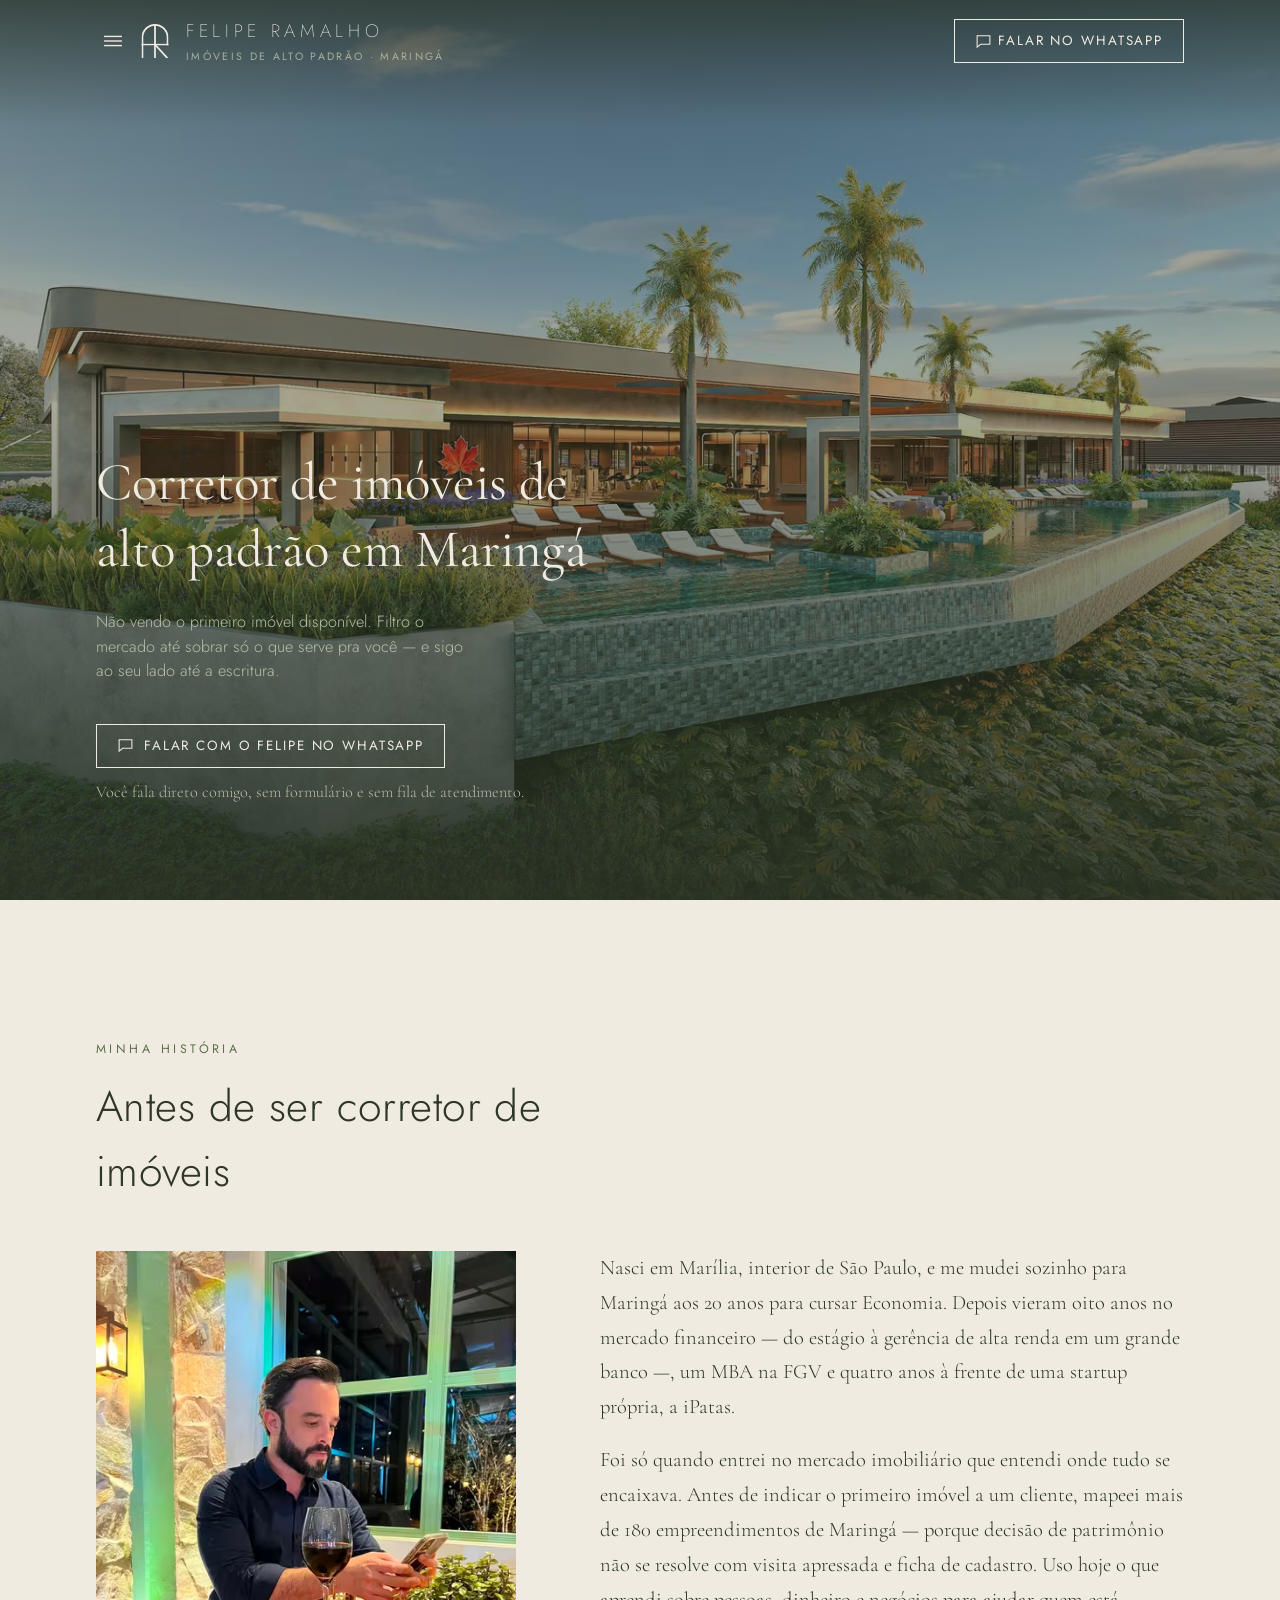
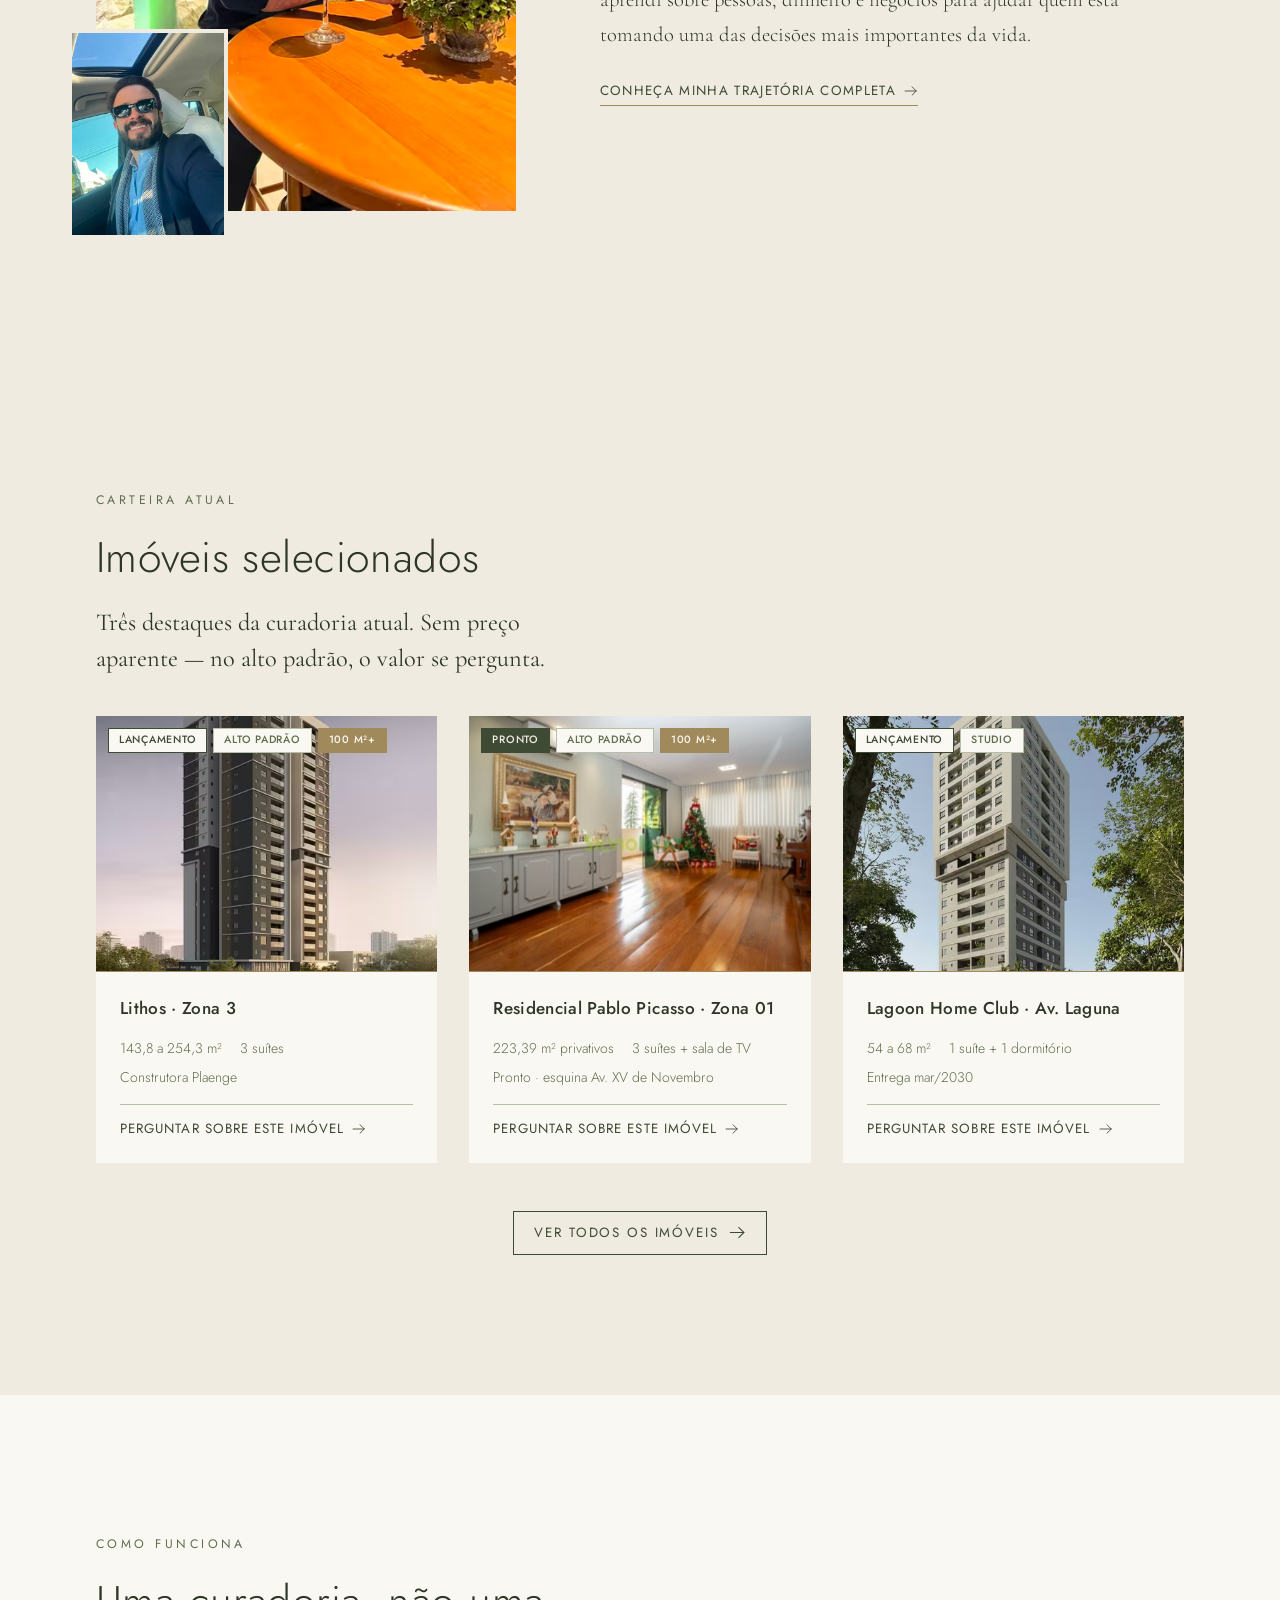
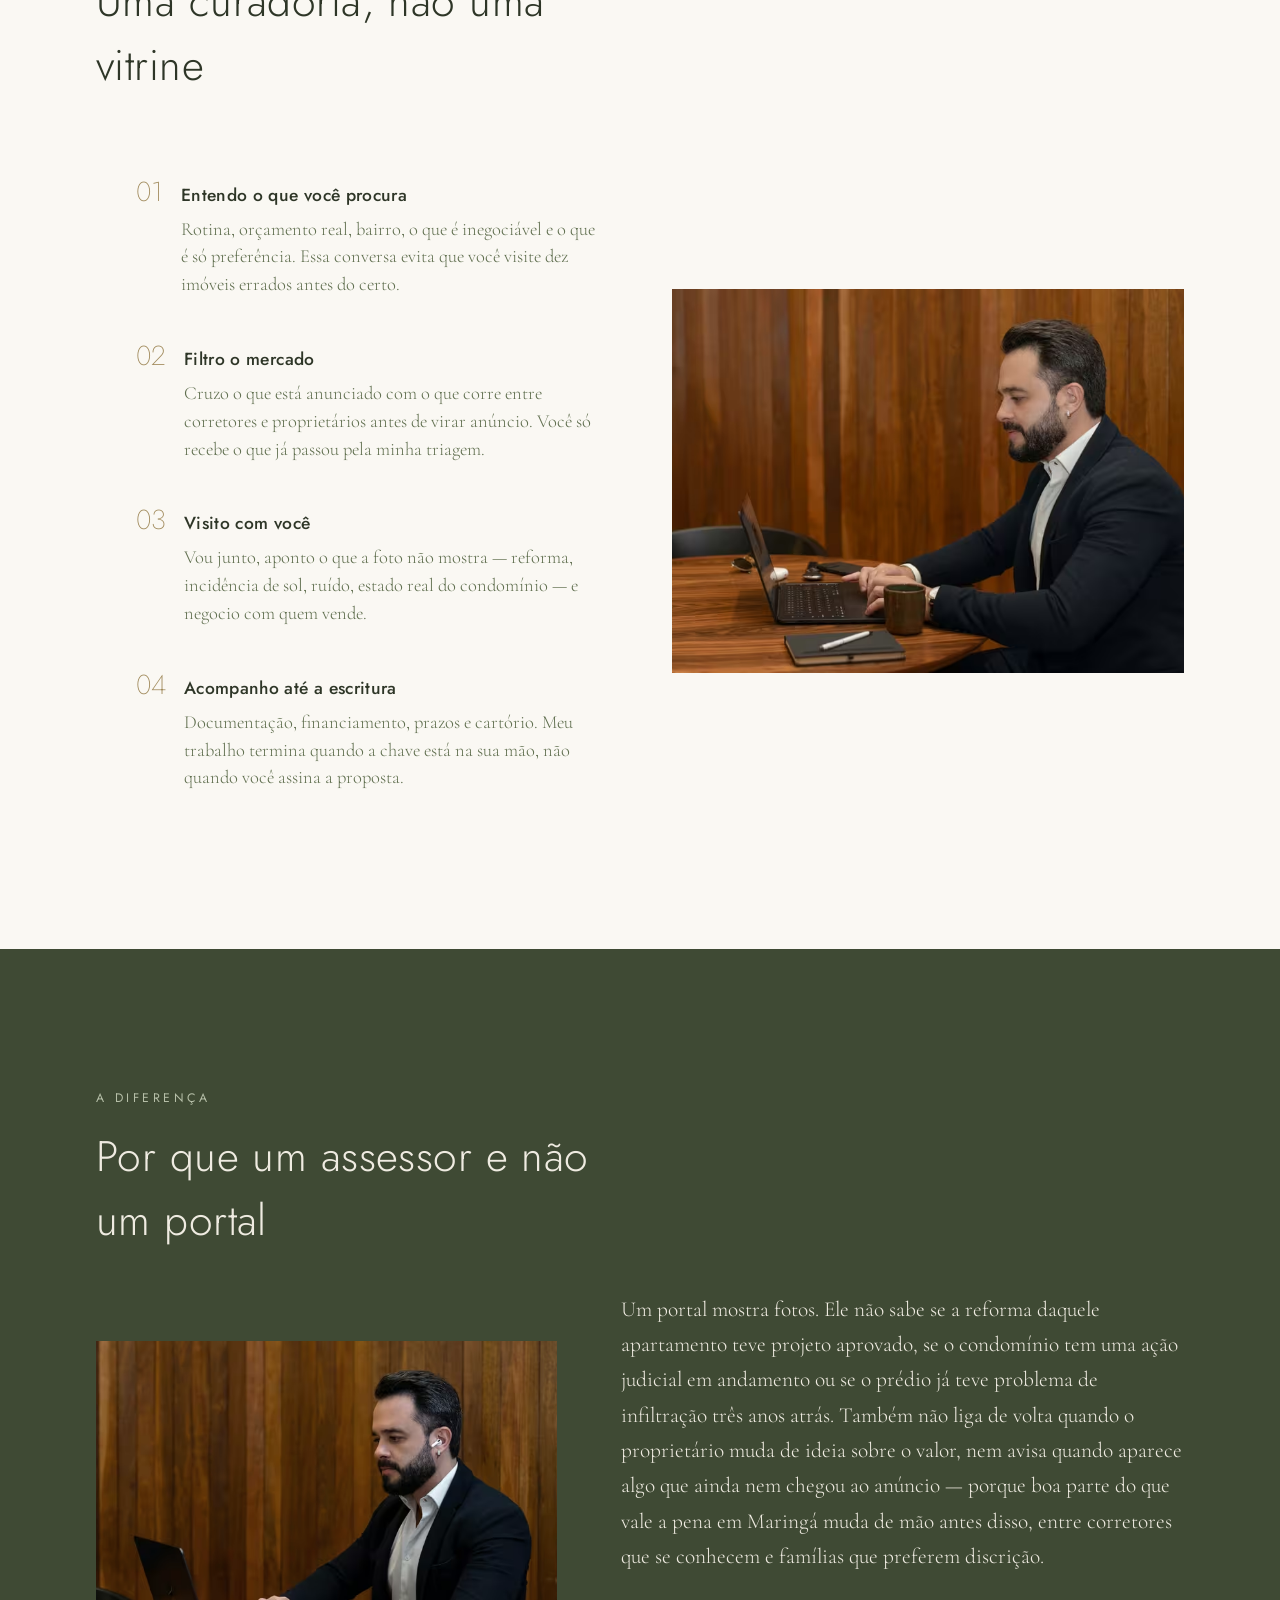
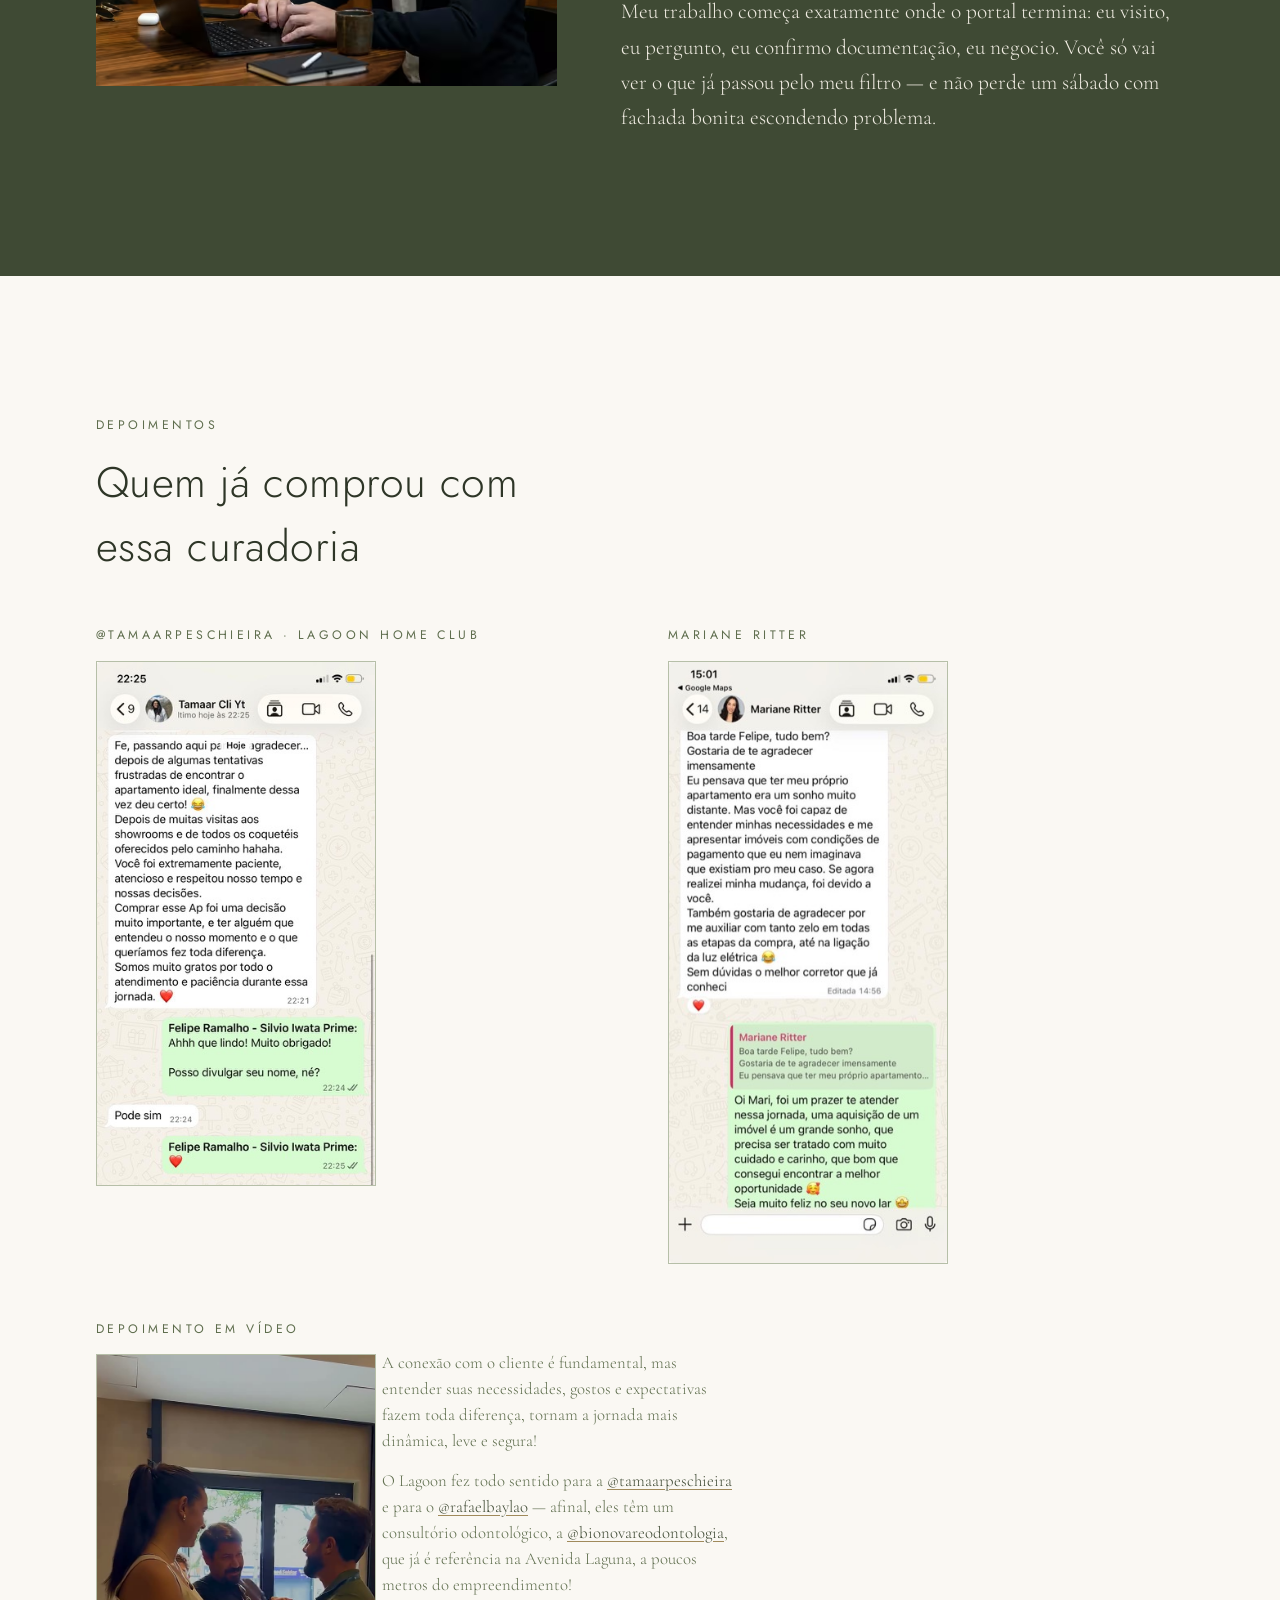
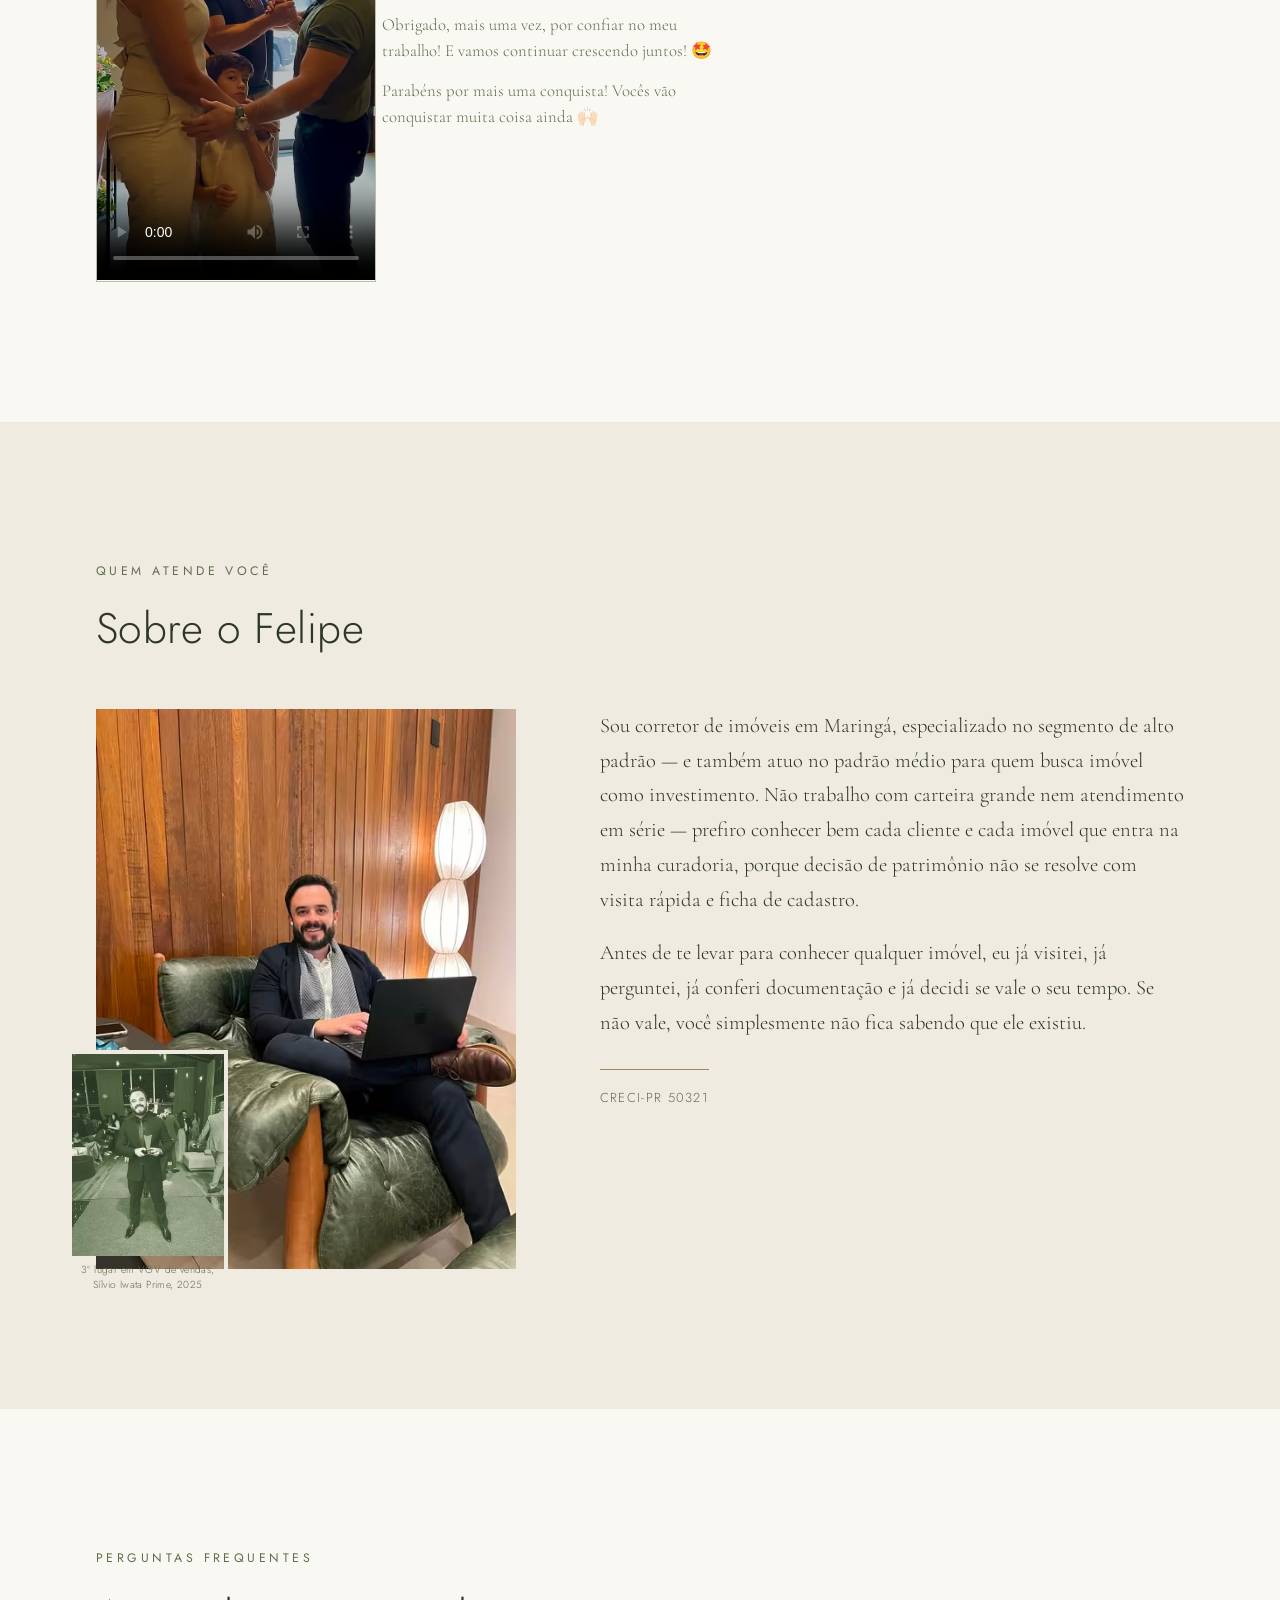
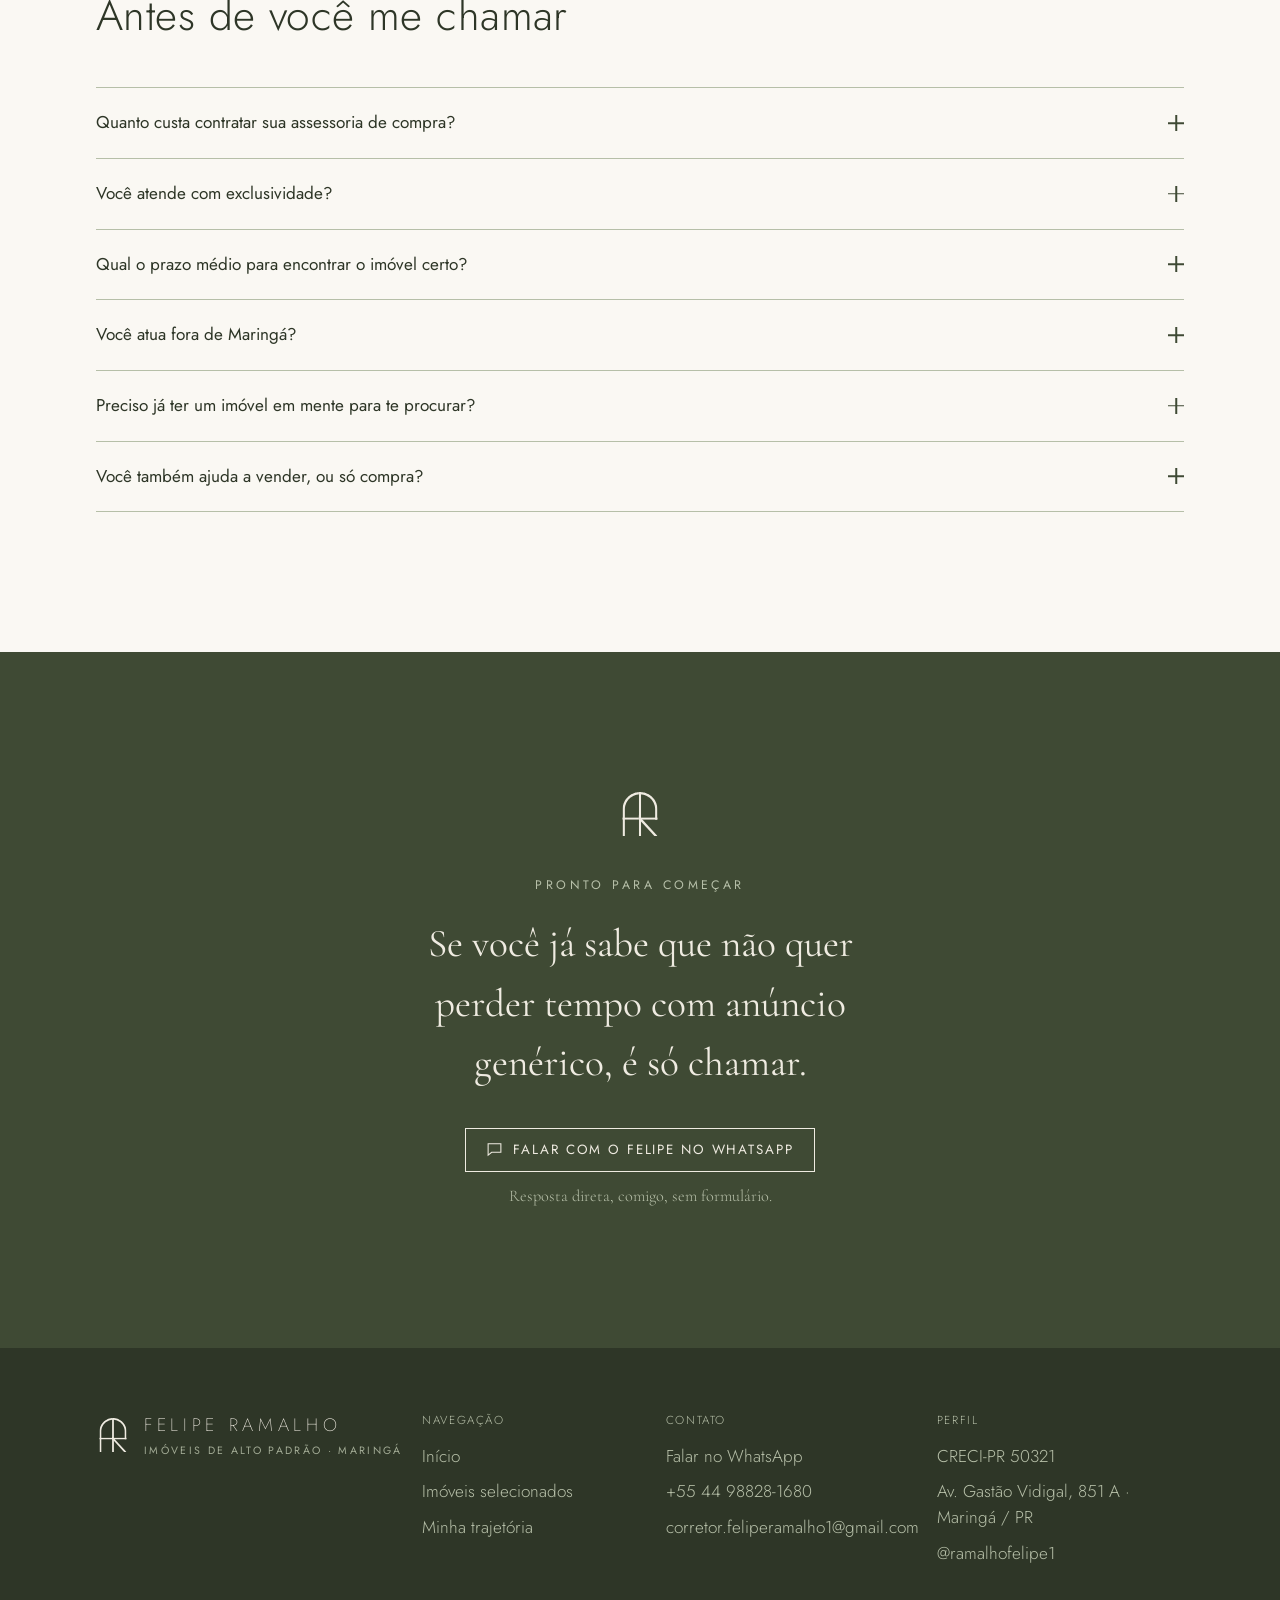
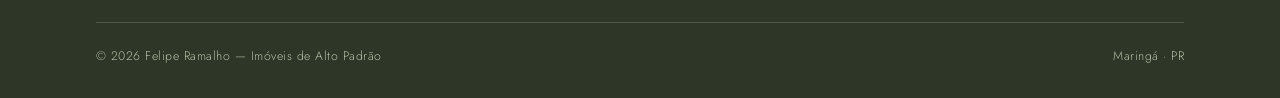
==== commit 556cec05: "Aumenta fonte do site e adiciona galeria de fotos aos imóveis Aumenta a fonte base do site em ~7% pa" ====
--- a/index.html
+++ b/index.html
@@ -521,6 +521,10 @@
           <p class="eyebrow depoimento__print-eyebrow"><a href="https://www.instagram.com/tamaarpeschieira/" target="_blank" rel="noopener">@tamaarpeschieira</a> · Lagoon Home Club</p>
           <img src="assets/img/depoimento-print-tamar-480.jpg" srcset="assets/img/depoimento-print-tamar-340.jpg 340w, assets/img/depoimento-print-tamar-480.jpg 480w, assets/img/depoimento-print-tamar-680.jpg 680w" sizes="(min-width: 900px) 300px, 70vw" width="680" height="1280" loading="lazy" decoding="async" alt="Print da conversa de WhatsApp em que a cliente agradece a Felipe Ramalho pela compra do apartamento no Lagoon Home Club.">
         </figure>
+        <figure class="depoimento depoimento--print">
+          <p class="eyebrow depoimento__print-eyebrow">Mariane Ritter</p>
+          <img src="assets/img/depoimento-print-mariane-480.jpg" srcset="assets/img/depoimento-print-mariane-340.jpg 340w, assets/img/depoimento-print-mariane-480.jpg 480w, assets/img/depoimento-print-mariane-591.jpg 591w" sizes="(min-width: 900px) 300px, 70vw" width="591" height="1280" loading="lazy" decoding="async" alt="Print da conversa de WhatsApp em que a cliente Mariane Ritter agradece a Felipe Ramalho por ajudá-la a conquistar o apartamento próprio.">
+        </figure>
         <figure class="depoimento depoimento--video">
           <div class="depoimento__video-row">
             <div class="depoimento__video-media">
--- a/styles.css
+++ b/styles.css
@@ -142,7 +142,7 @@
 
 /* ---------- Reset ---------- */
 *, *::before, *::after { box-sizing: border-box; }
-html { -webkit-text-size-adjust: 100%; scroll-behavior: smooth; }
+html { -webkit-text-size-adjust: 100%; scroll-behavior: smooth; font-size: 107%; }
 @media (prefers-reduced-motion: reduce) {
   html { scroll-behavior: auto; }
 }
@@ -693,7 +693,7 @@
   position: absolute;
   top: 12px;
   left: 12px;
-  z-index: 1;
+  z-index: 3;
   display: flex;
   flex-wrap: wrap;
   gap: 6px;
@@ -805,6 +805,9 @@
 
 /* ---------- Depoimento em vídeo (card dentro de .depoimentos__grid) ---------- */
 .depoimento--video { container-type: inline-size; }
+@media (min-width: 900px) {
+  .depoimento--video { grid-column: 1 / -1; max-width: 640px; }
+}
 .depoimento__video-eyebrow { color: var(--claro); margin-bottom: 16px; display: block; }
 .depoimento__video-row {
   display: grid;
@@ -1056,6 +1059,71 @@
   object-fit: cover;
 }
 .feature-row__media .property-tags { top: 16px; left: 16px; }
+
+/* ---------- Galeria de fotos do imóvel (2-3 fotos) ---------- */
+.property-gallery__viewport {
+  position: relative;
+  aspect-ratio: 4 / 3;
+  overflow: hidden;
+}
+.property-gallery__slide {
+  position: absolute;
+  inset: 0;
+  opacity: 0;
+  transition: opacity 0.5s var(--ease);
+}
+.property-gallery__slide.is-active { opacity: 1; z-index: 1; }
+.feature-row__media .property-gallery__slide img {
+  width: 100%;
+  height: 100%;
+  aspect-ratio: auto;
+  object-fit: cover;
+  display: block;
+}
+.property-gallery__arrow {
+  position: absolute;
+  top: 50%;
+  z-index: 2;
+  transform: translateY(-50%);
+  width: 34px;
+  height: 34px;
+  padding: 0;
+  border: none;
+  border-radius: 50%;
+  background: rgba(46, 54, 39, 0.55);
+  color: var(--areia);
+  font-size: 1.05rem;
+  line-height: 1;
+  cursor: pointer;
+  display: flex;
+  align-items: center;
+  justify-content: center;
+  transition: background 0.2s var(--ease);
+}
+.property-gallery__arrow:hover, .property-gallery__arrow:focus-visible { background: rgba(46, 54, 39, 0.85); }
+.property-gallery__arrow--prev { left: 12px; }
+.property-gallery__arrow--next { right: 12px; }
+.property-gallery__dots {
+  position: absolute;
+  z-index: 2;
+  bottom: 14px;
+  left: 50%;
+  transform: translateX(-50%);
+  display: flex;
+  gap: 7px;
+}
+.property-gallery__dots button {
+  width: 7px;
+  height: 7px;
+  padding: 0;
+  border: 1px solid var(--areia);
+  border-radius: 50%;
+  background: transparent;
+  cursor: pointer;
+  transition: background 0.2s var(--ease);
+}
+.property-gallery__dots button.is-active { background: var(--areia); }
+
 .feature-row__eyebrow { color: var(--claro); margin-bottom: 14px; display: block; }
 .feature-row__name {
   font-family: var(--font-inst);
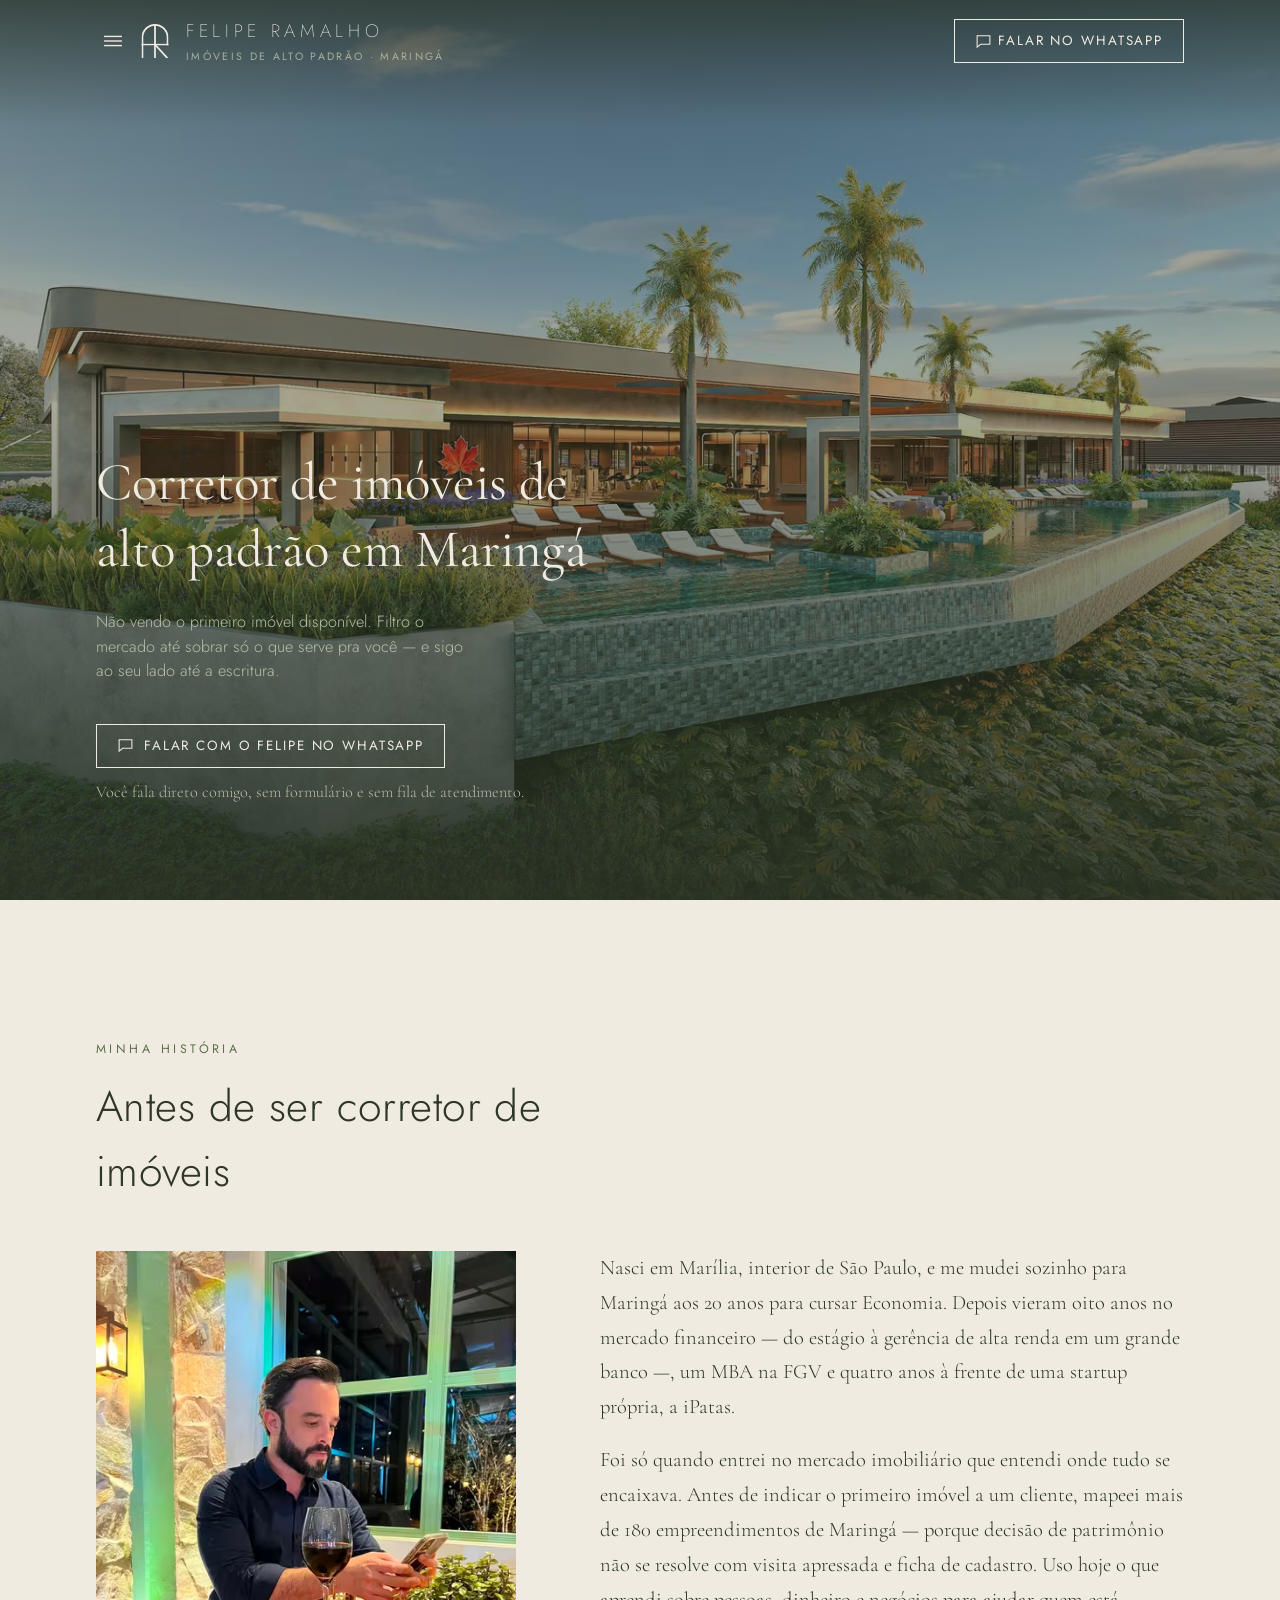
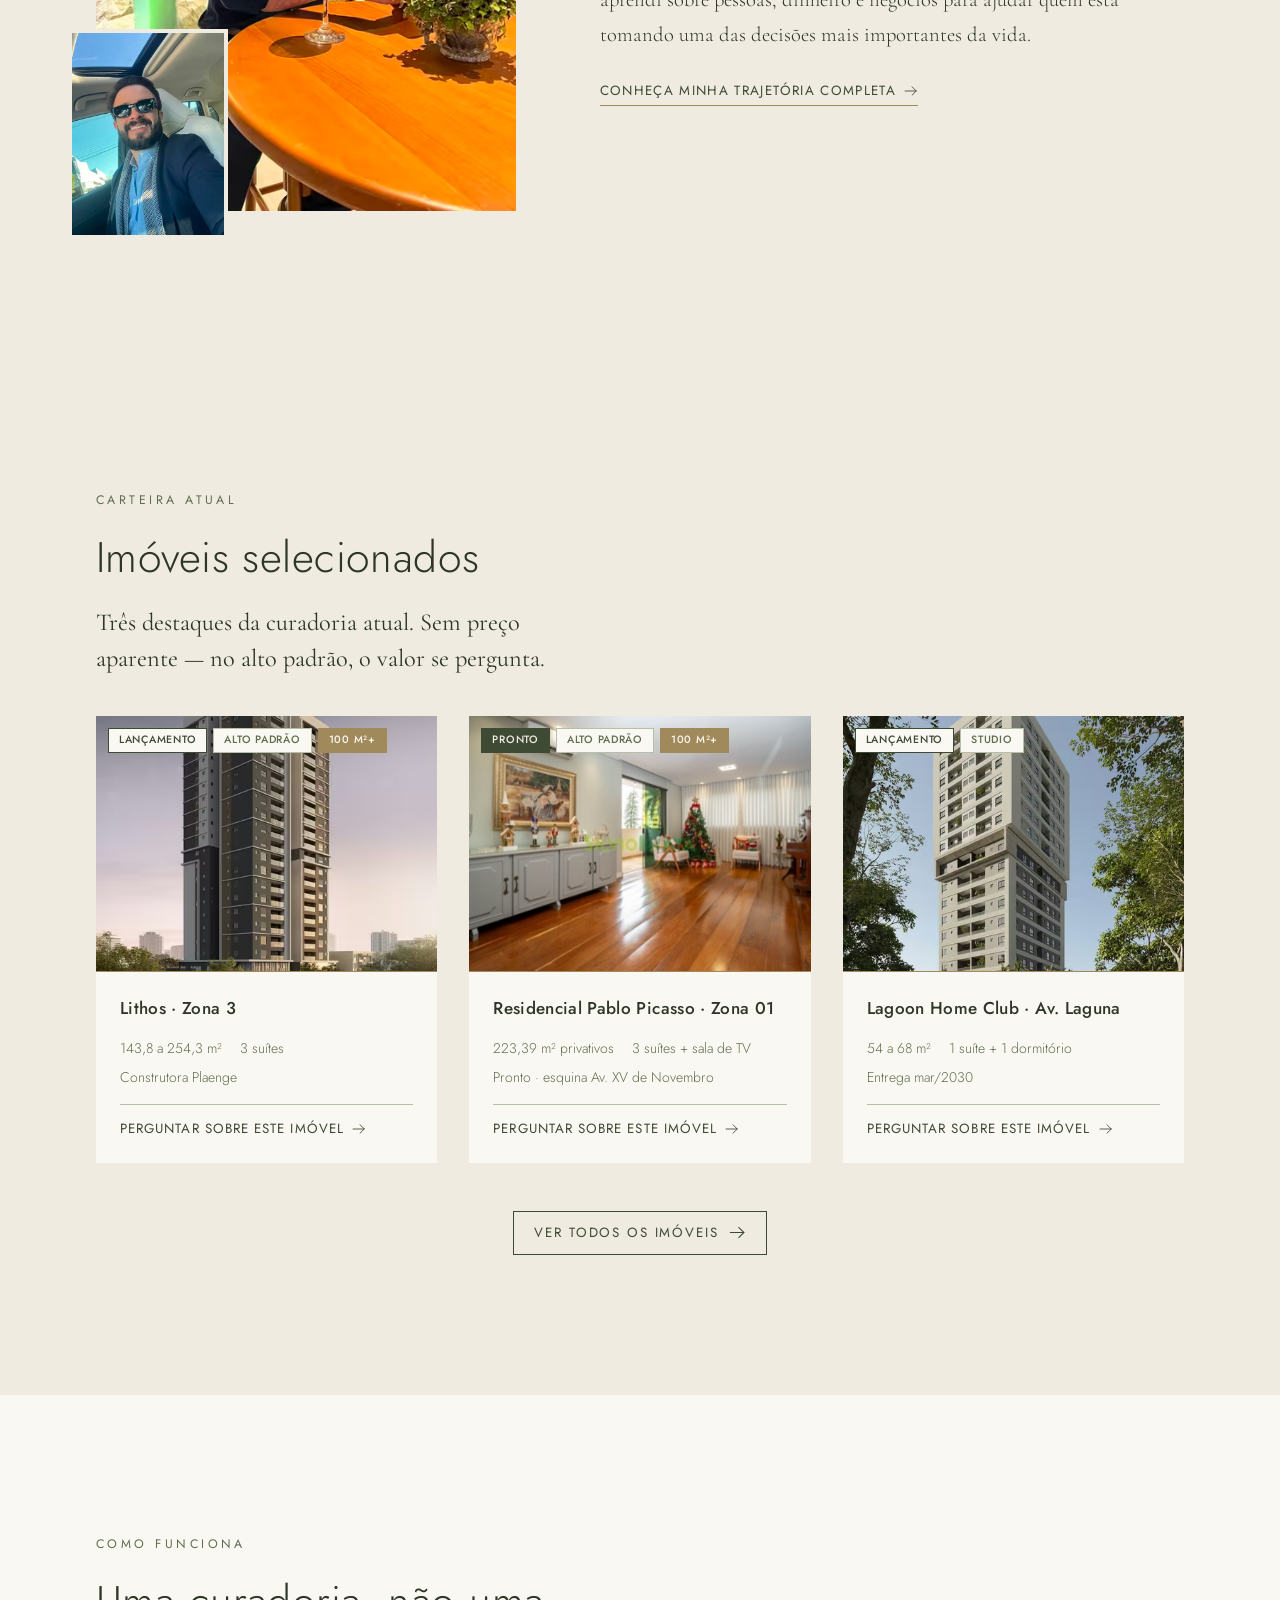
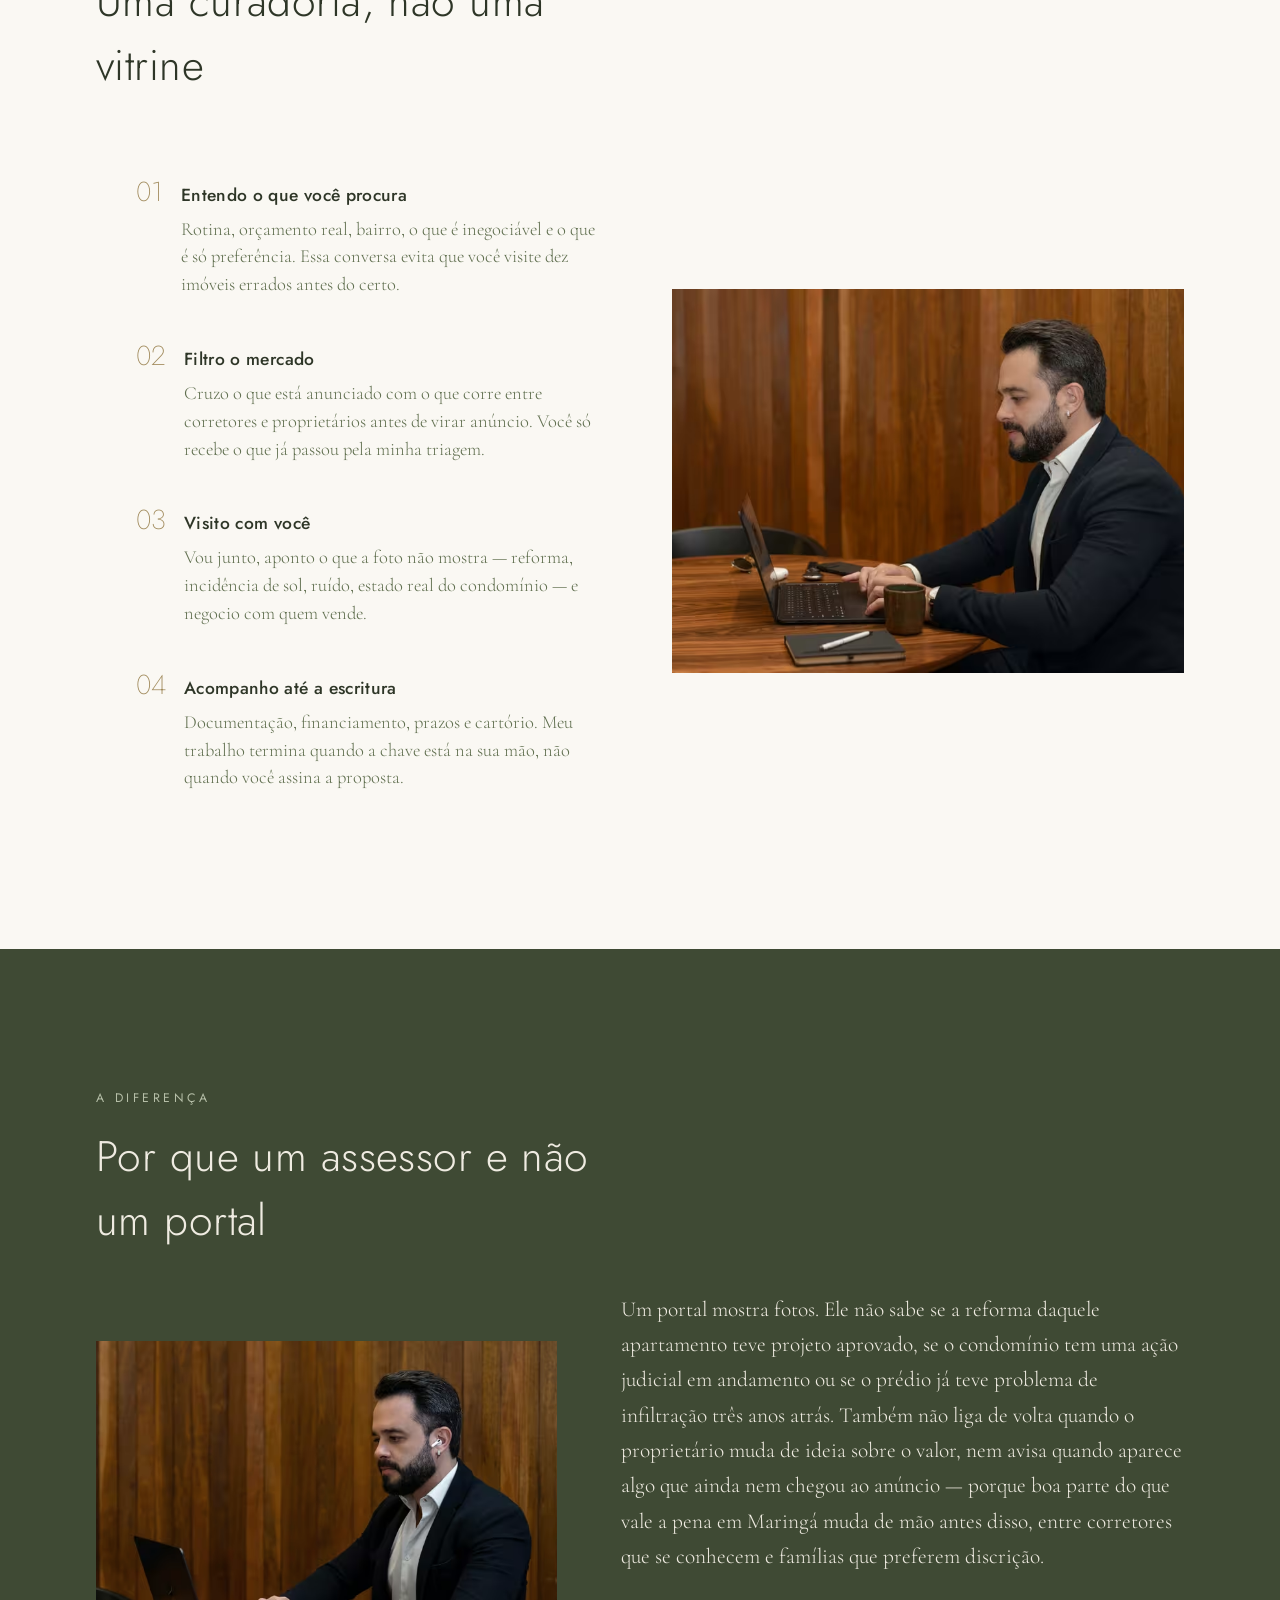
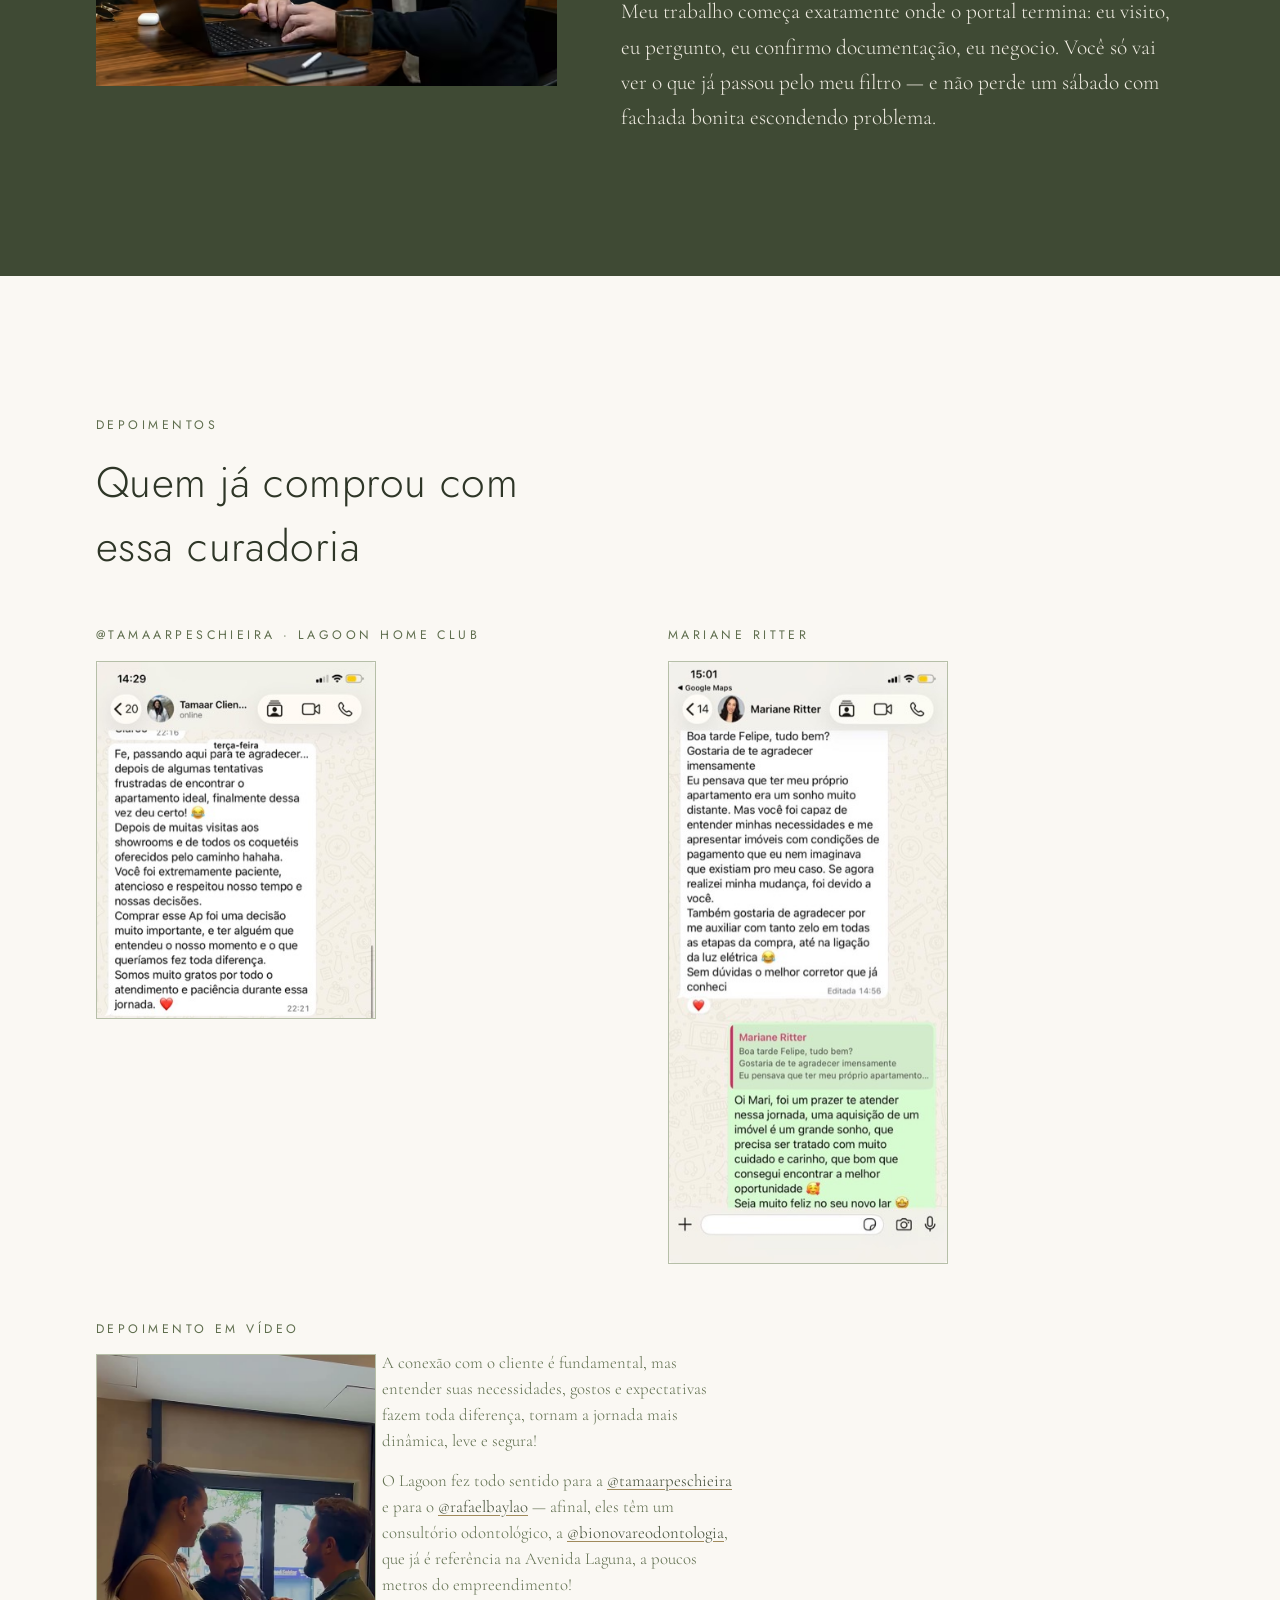
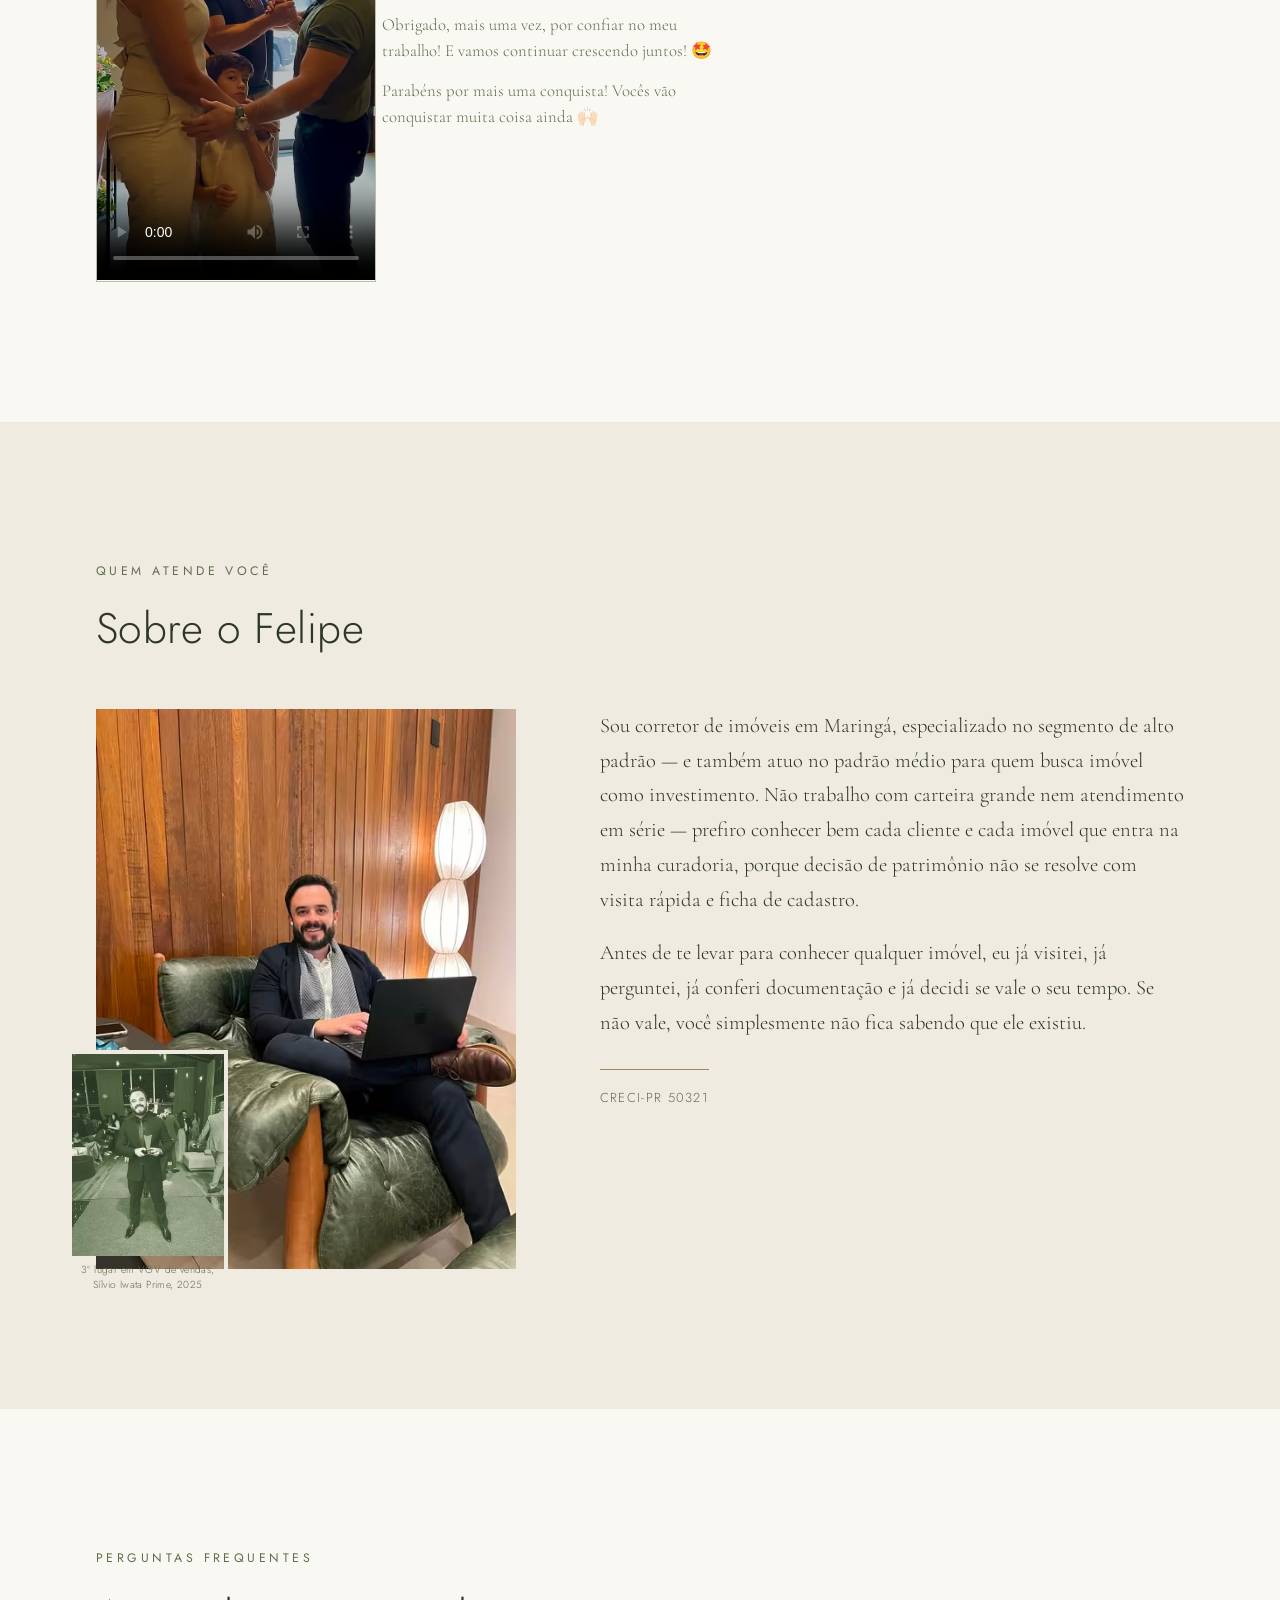
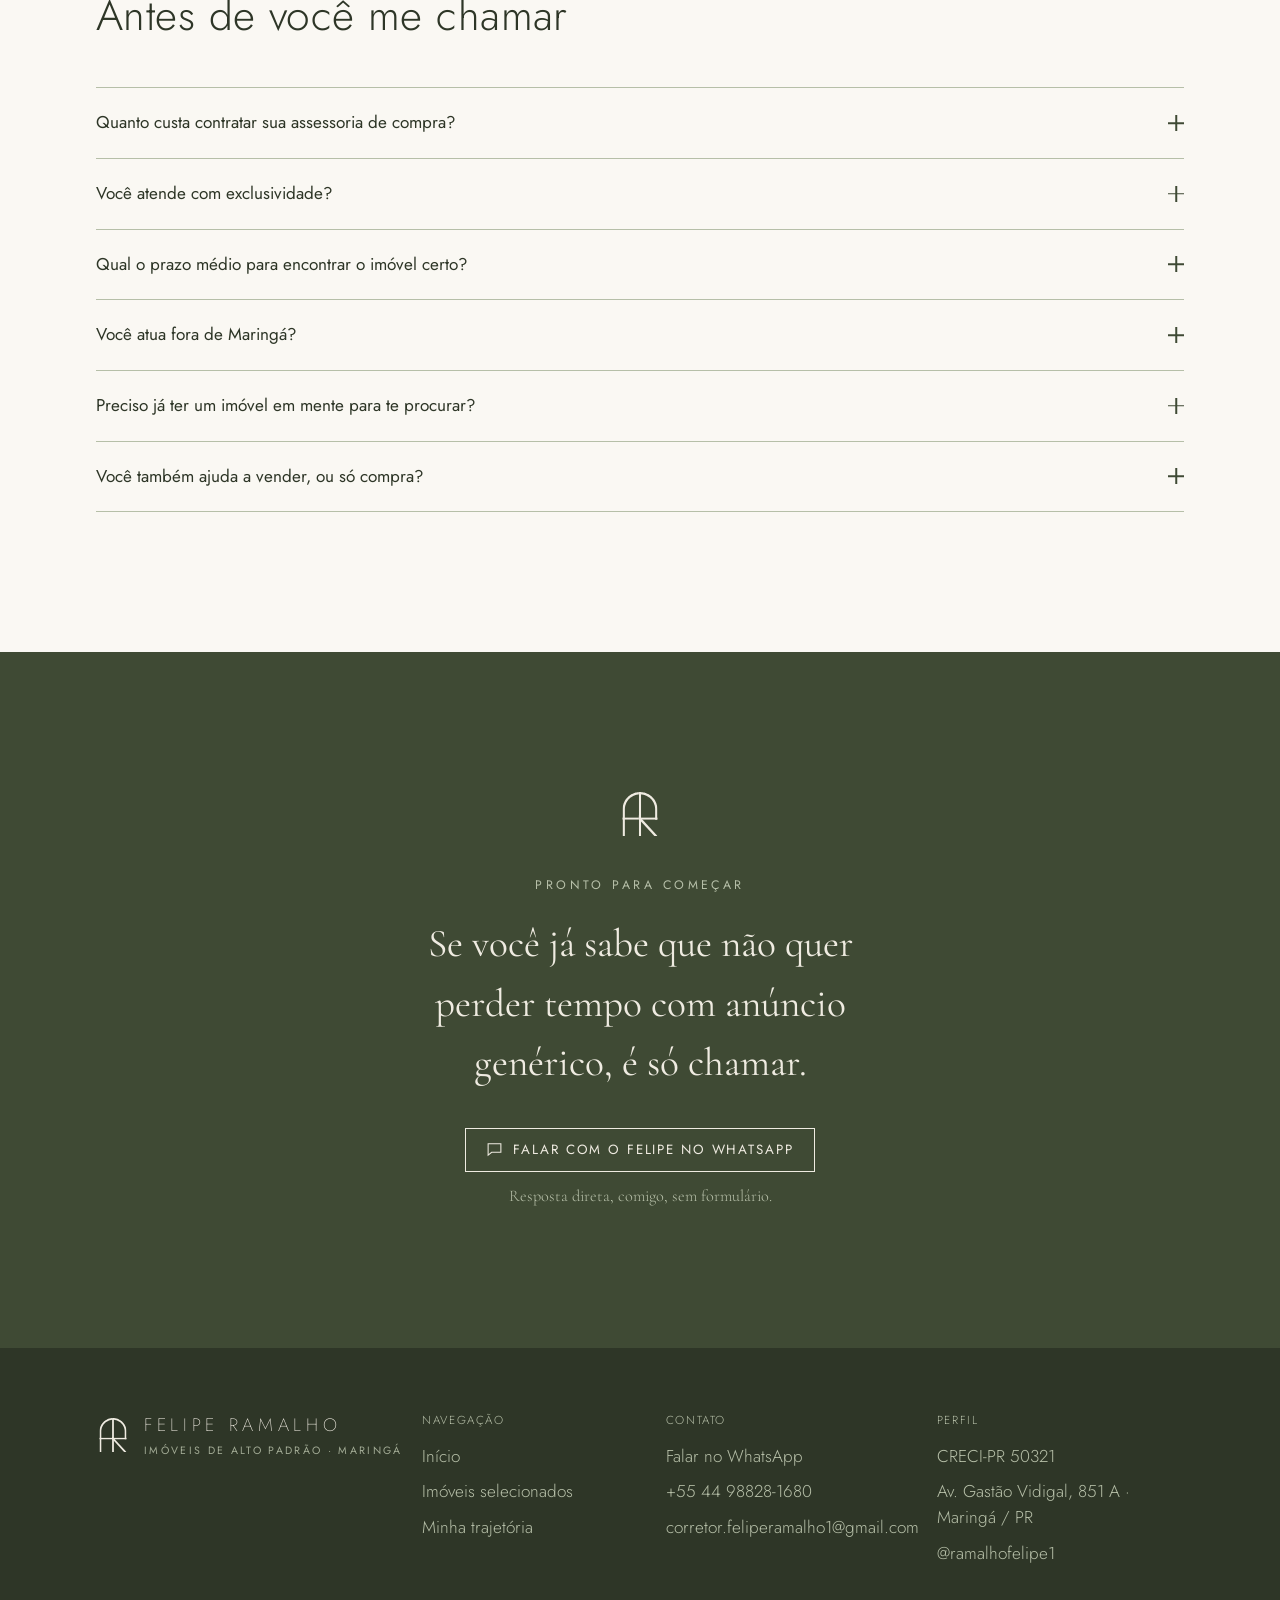
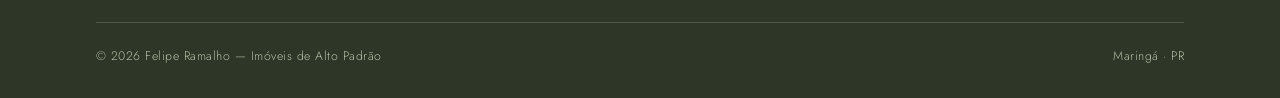
==== commit 474f22c9: "Substitui print do depoimento da Tamar por versão corrigida Co-Authored-By: Claude Sonnet 5 <noreply" ====
--- a/index.html
+++ b/index.html
@@ -519,7 +519,7 @@
       <div class="depoimentos__grid">
         <figure class="depoimento depoimento--print">
           <p class="eyebrow depoimento__print-eyebrow"><a href="https://www.instagram.com/tamaarpeschieira/" target="_blank" rel="noopener">@tamaarpeschieira</a> · Lagoon Home Club</p>
-          <img src="assets/img/depoimento-print-tamar-480.jpg" srcset="assets/img/depoimento-print-tamar-340.jpg 340w, assets/img/depoimento-print-tamar-480.jpg 480w, assets/img/depoimento-print-tamar-680.jpg 680w" sizes="(min-width: 900px) 300px, 70vw" width="680" height="1280" loading="lazy" decoding="async" alt="Print da conversa de WhatsApp em que a cliente agradece a Felipe Ramalho pela compra do apartamento no Lagoon Home Club.">
+          <img src="assets/img/depoimento-print-tamar-480.jpg" srcset="assets/img/depoimento-print-tamar-340.jpg 340w, assets/img/depoimento-print-tamar-480.jpg 480w, assets/img/depoimento-print-tamar-680.jpg 680w" sizes="(min-width: 900px) 300px, 70vw" width="680" height="872" loading="lazy" decoding="async" alt="Print da conversa de WhatsApp em que a cliente agradece a Felipe Ramalho pela compra do apartamento no Lagoon Home Club.">
         </figure>
         <figure class="depoimento depoimento--print">
           <p class="eyebrow depoimento__print-eyebrow">Mariane Ritter</p>
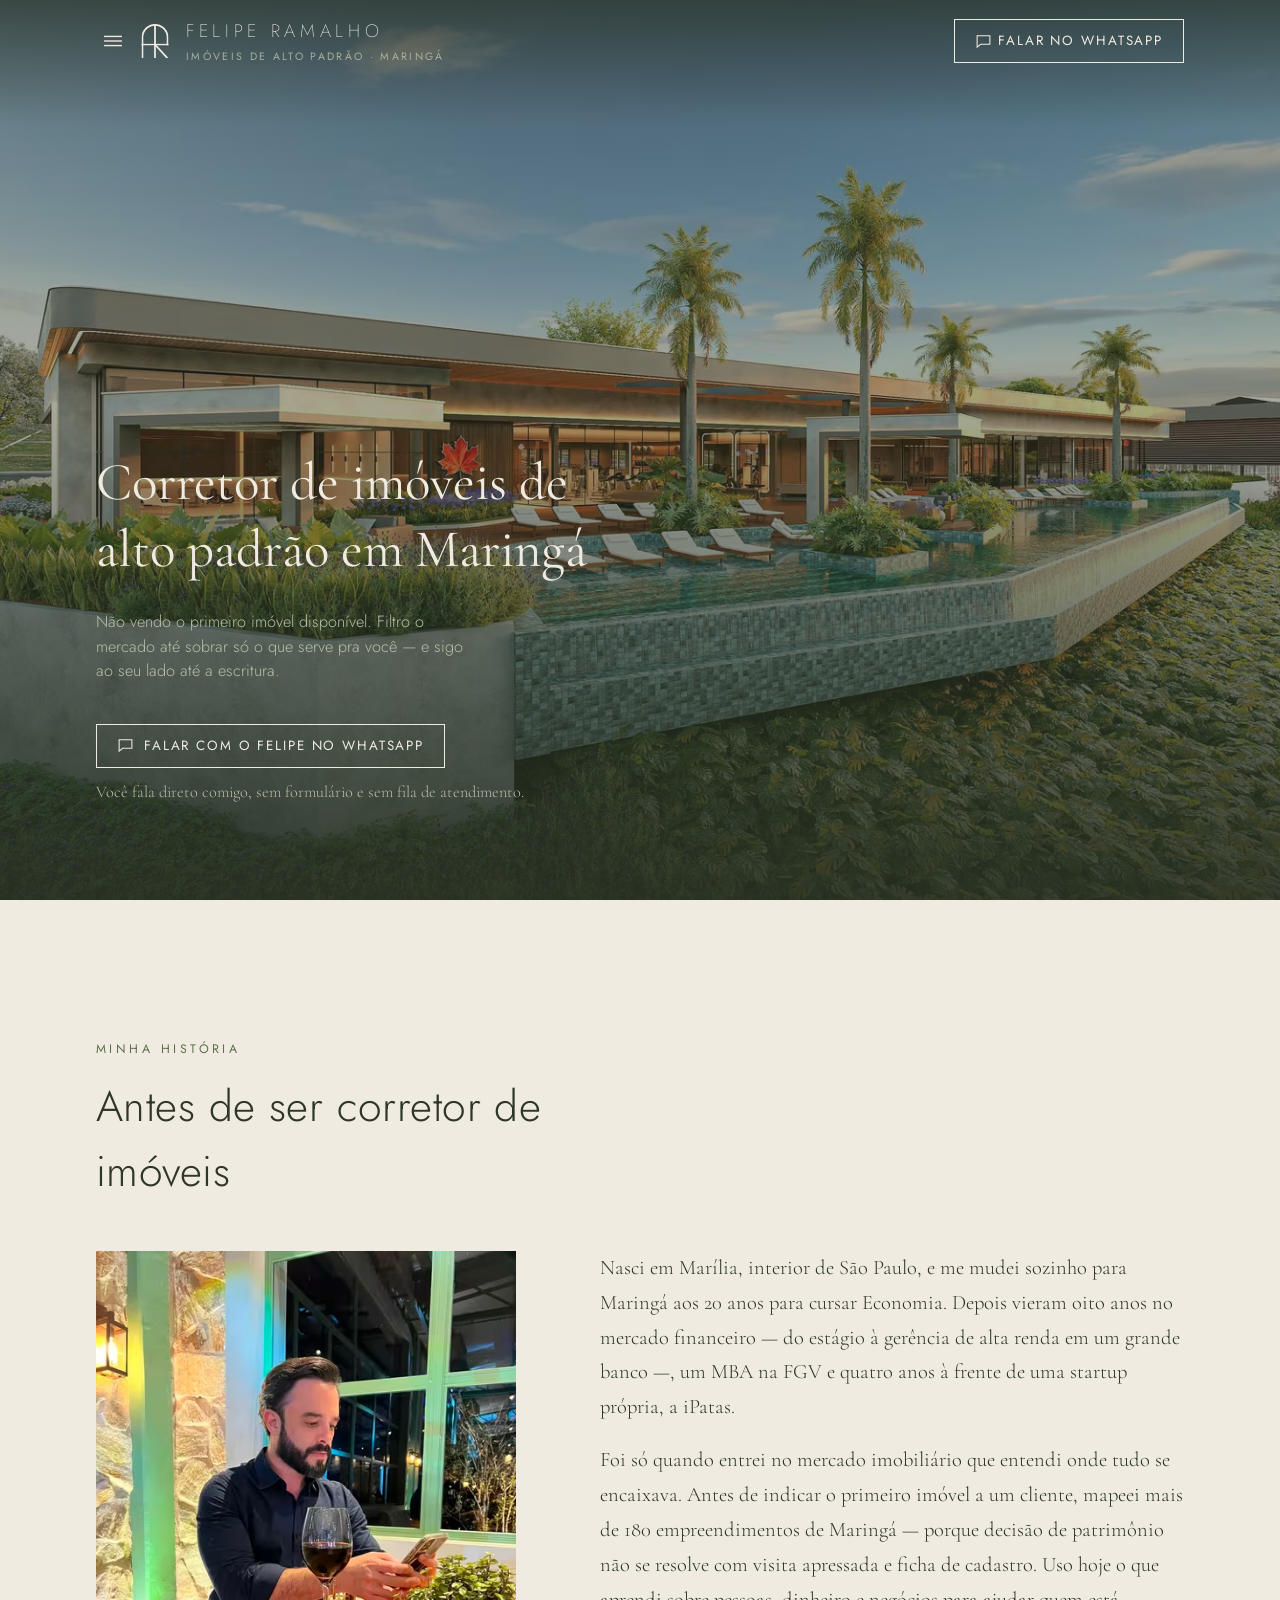
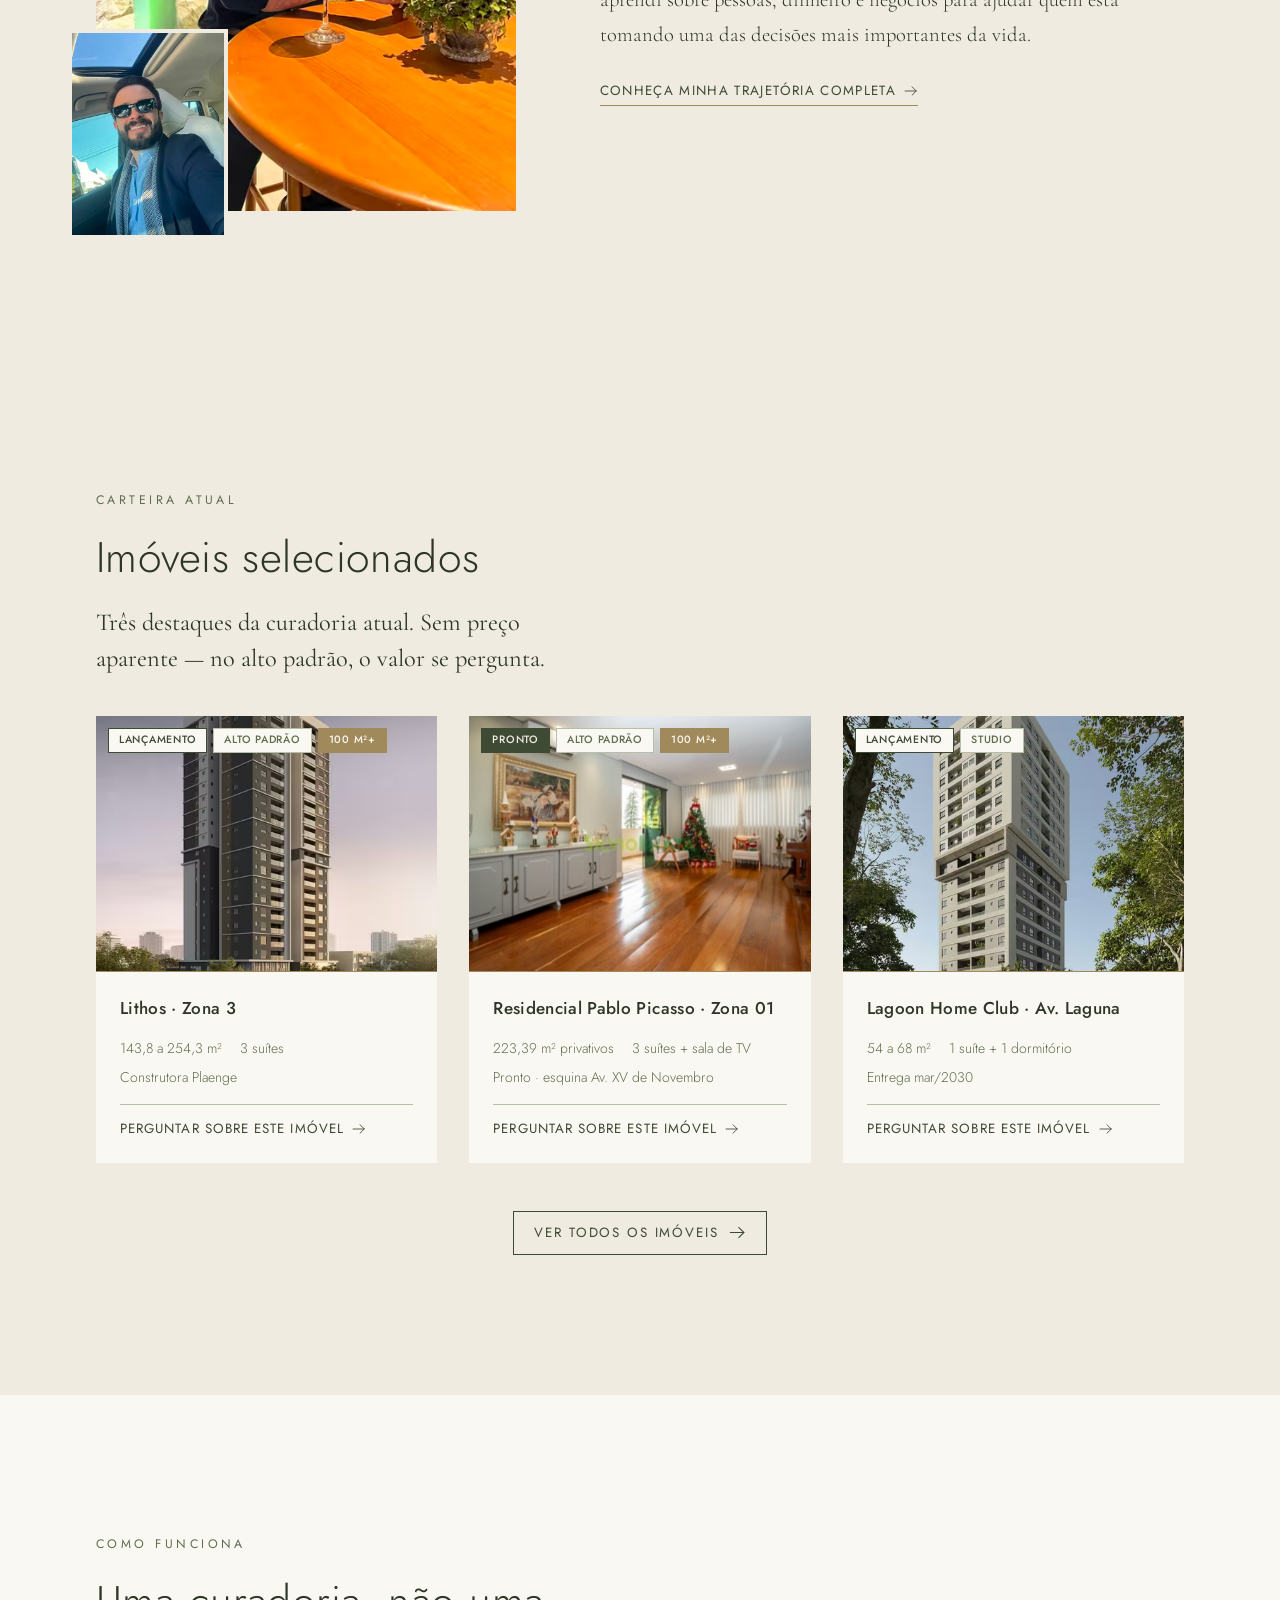
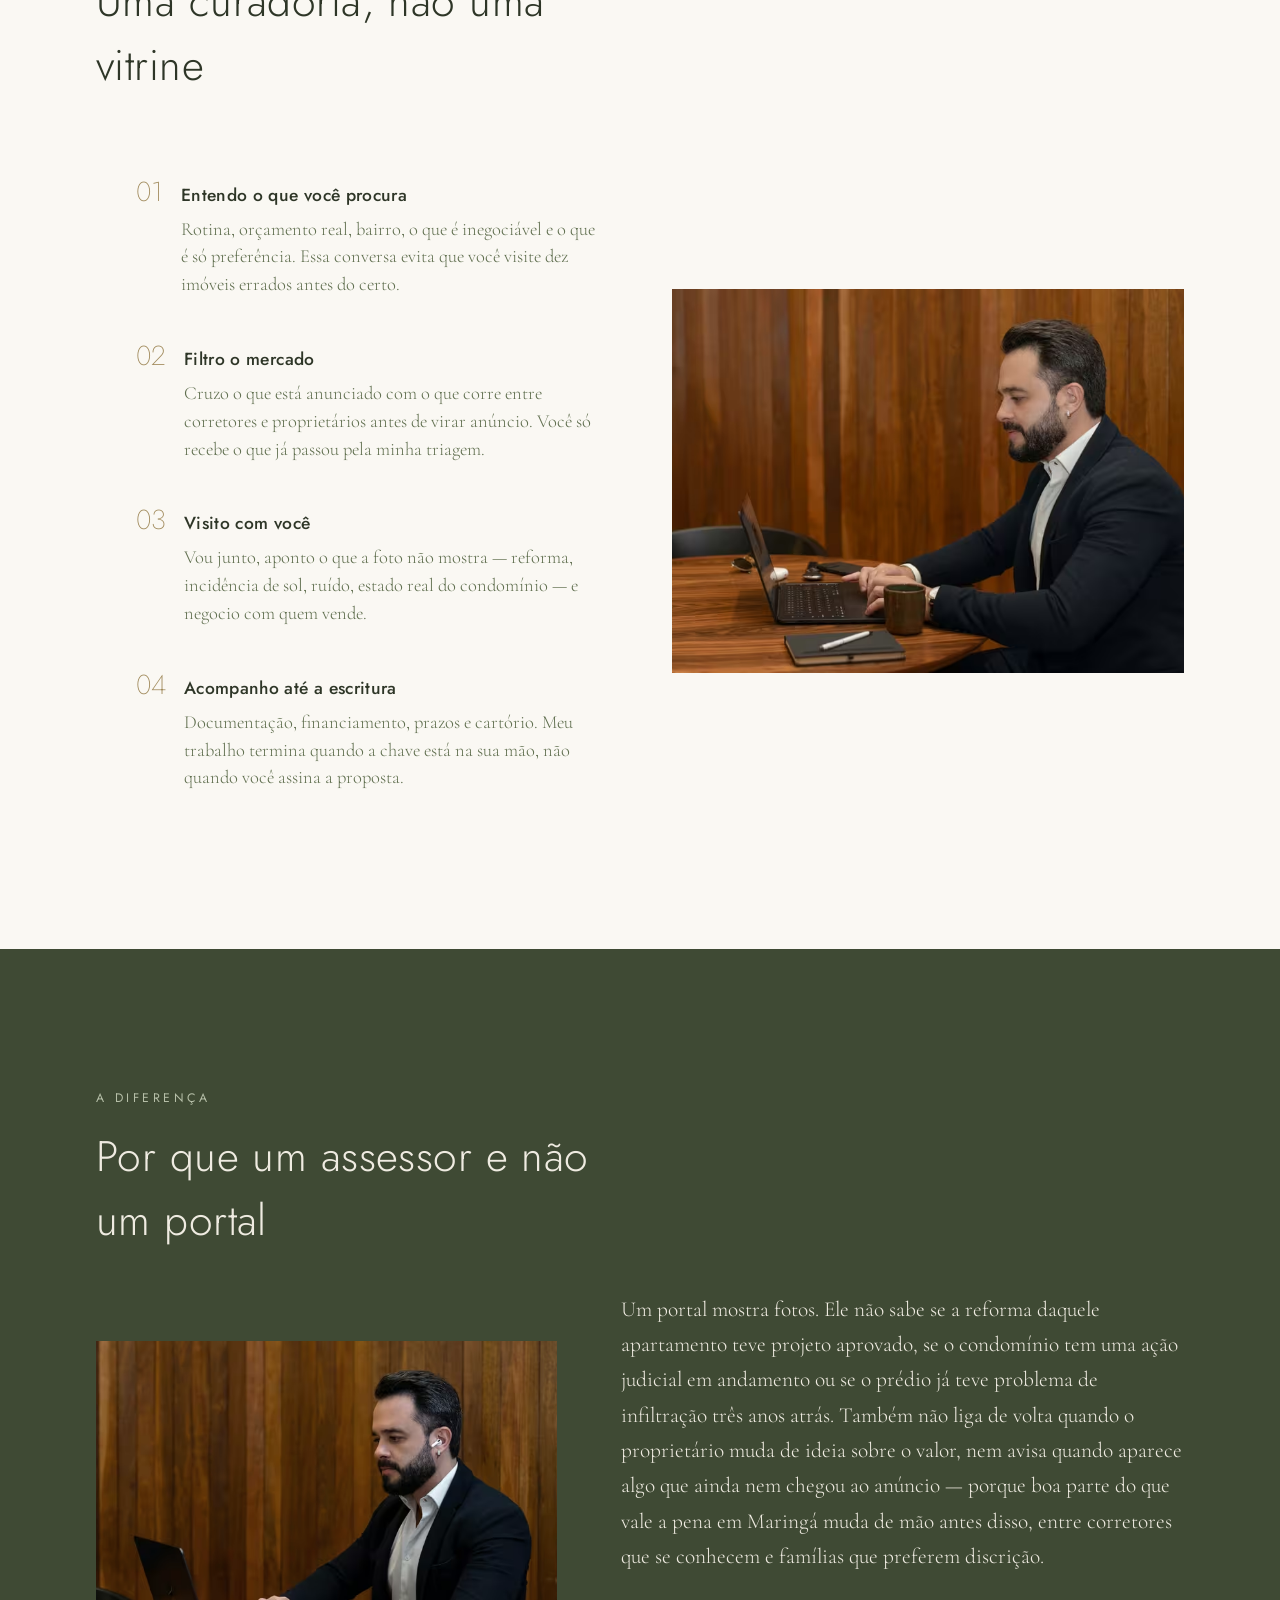
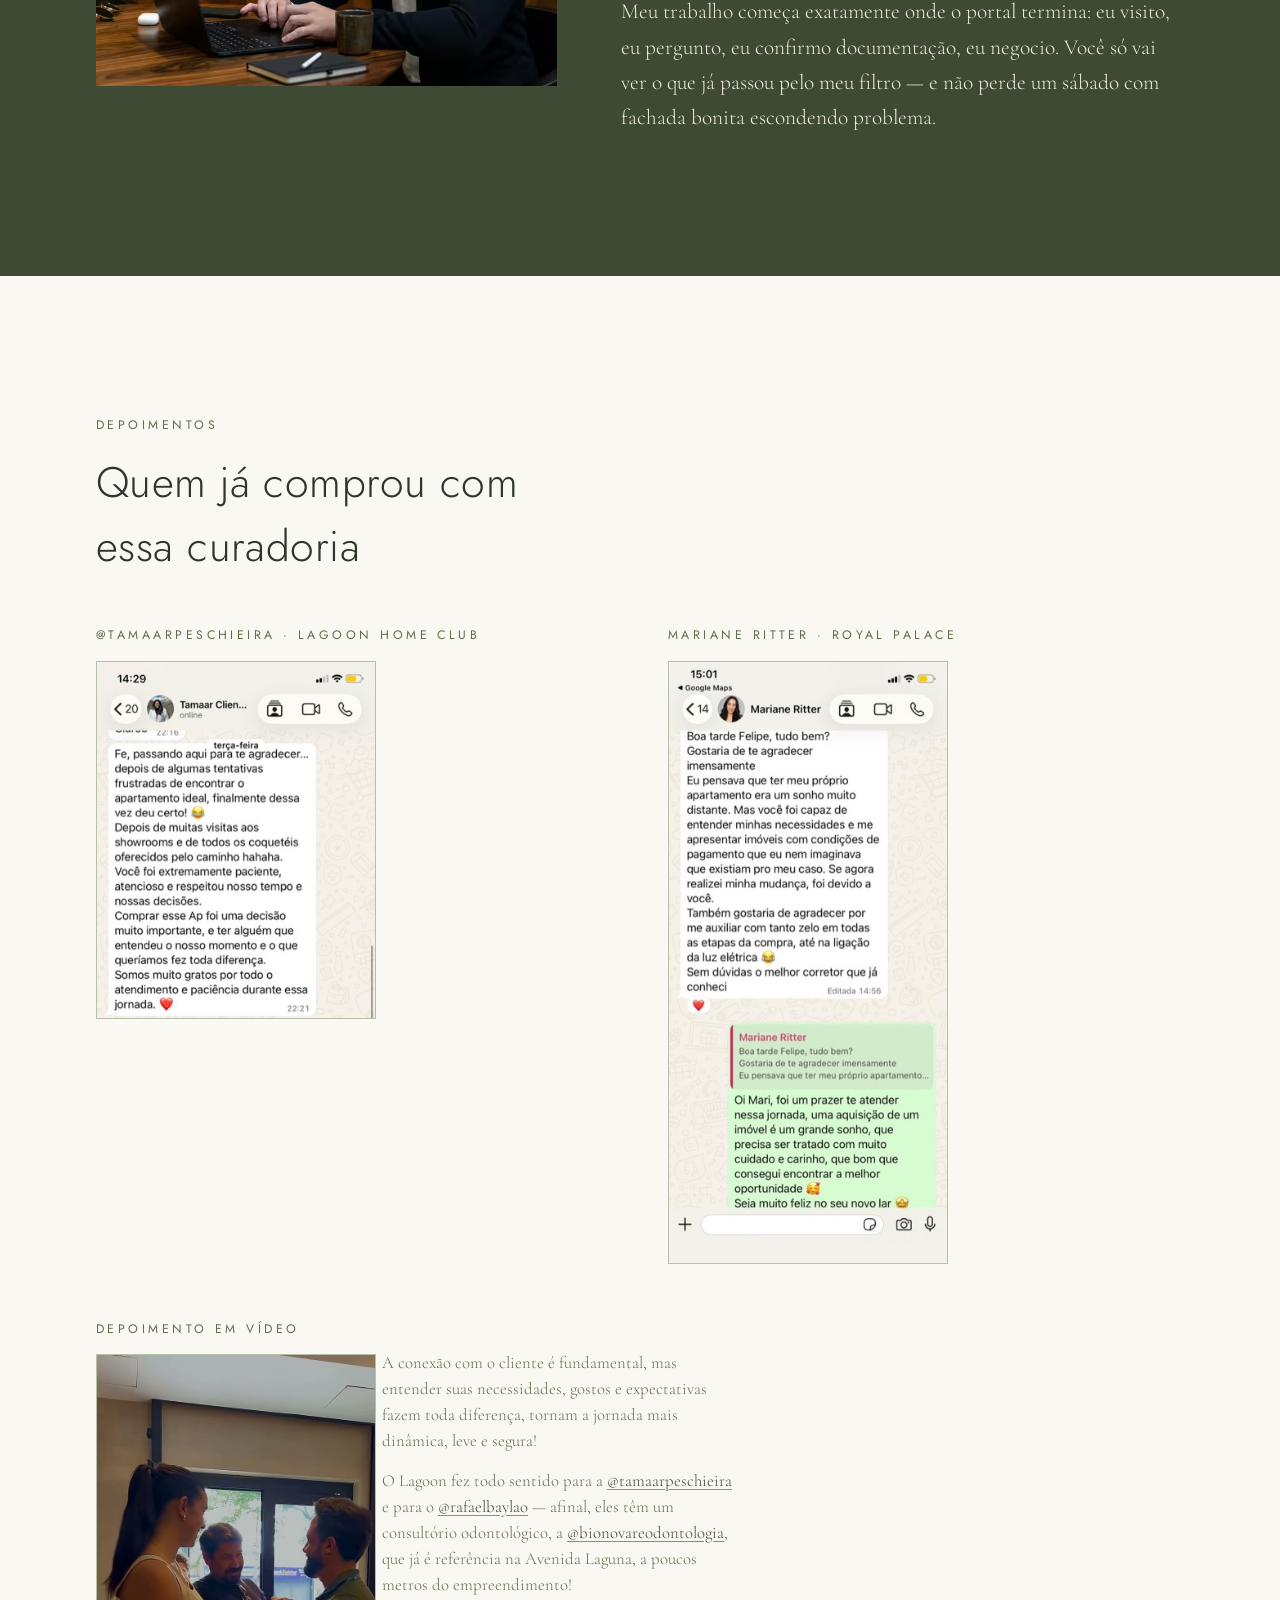
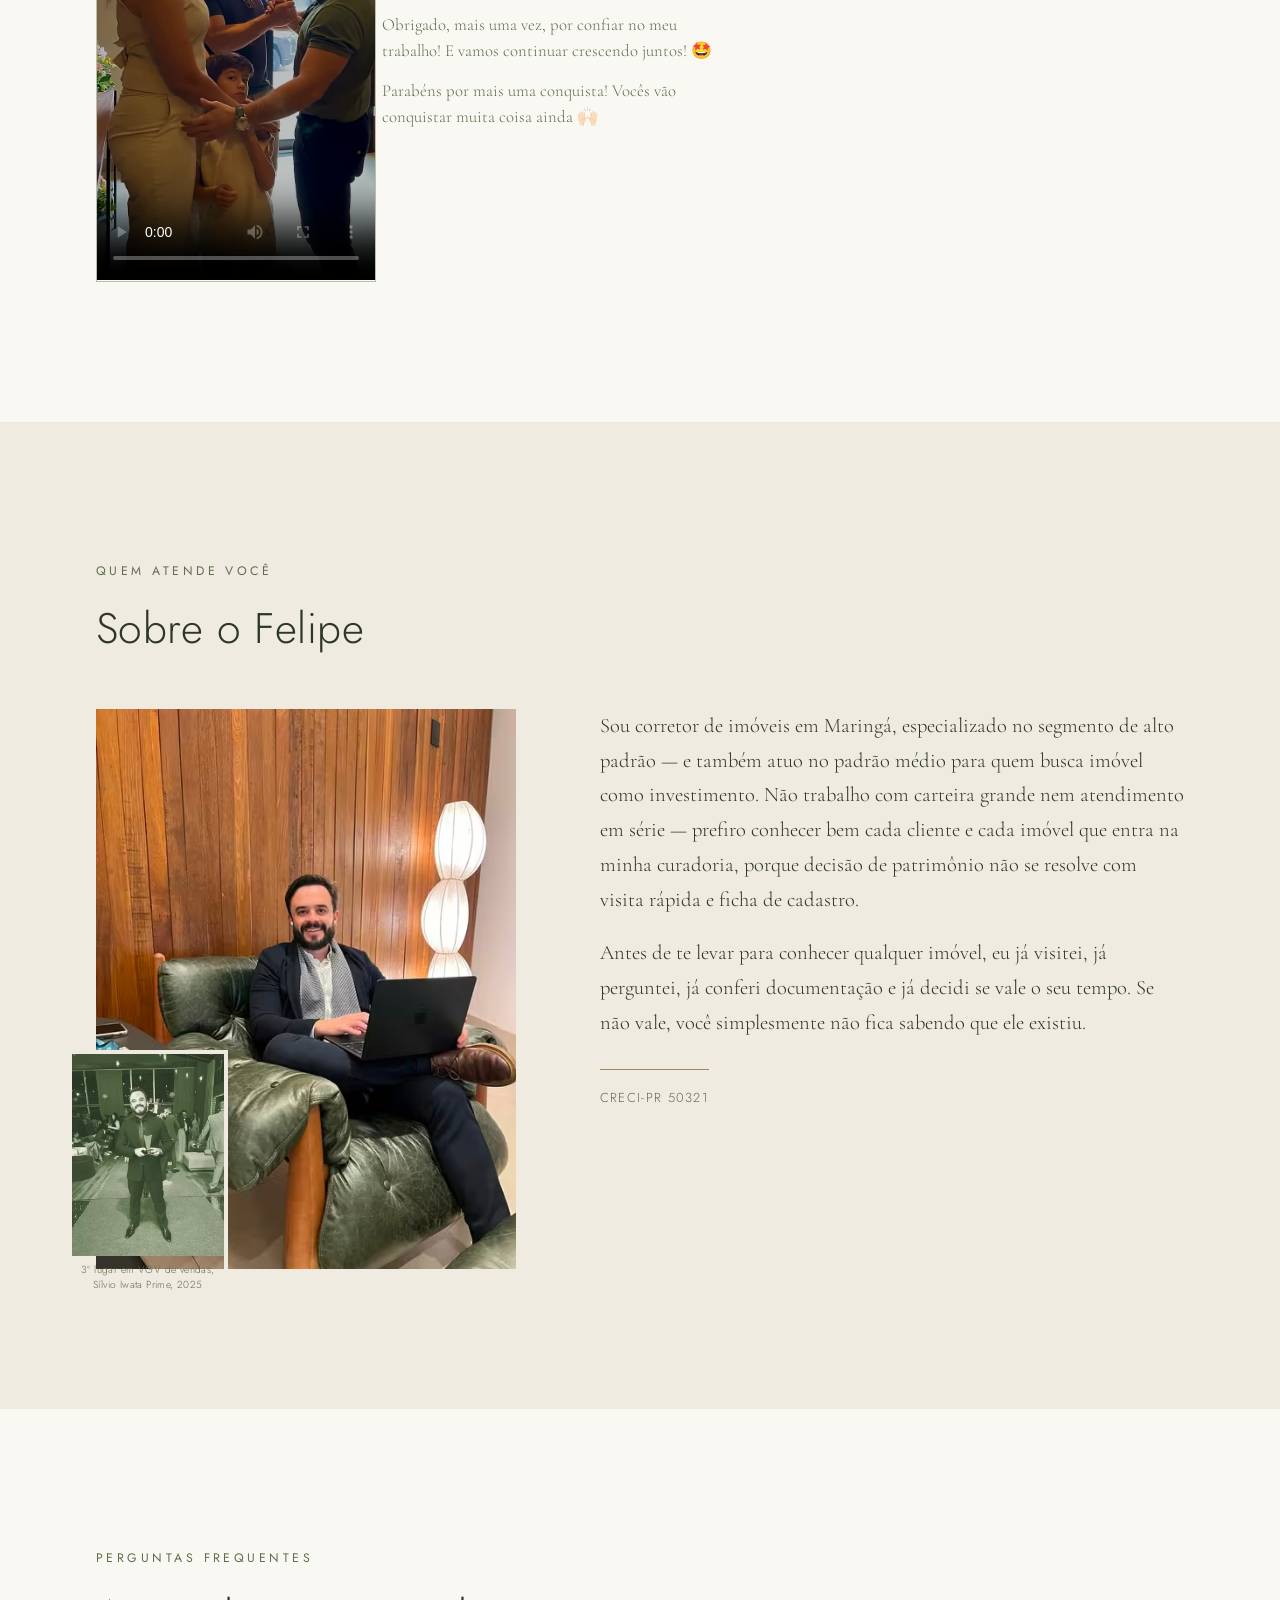
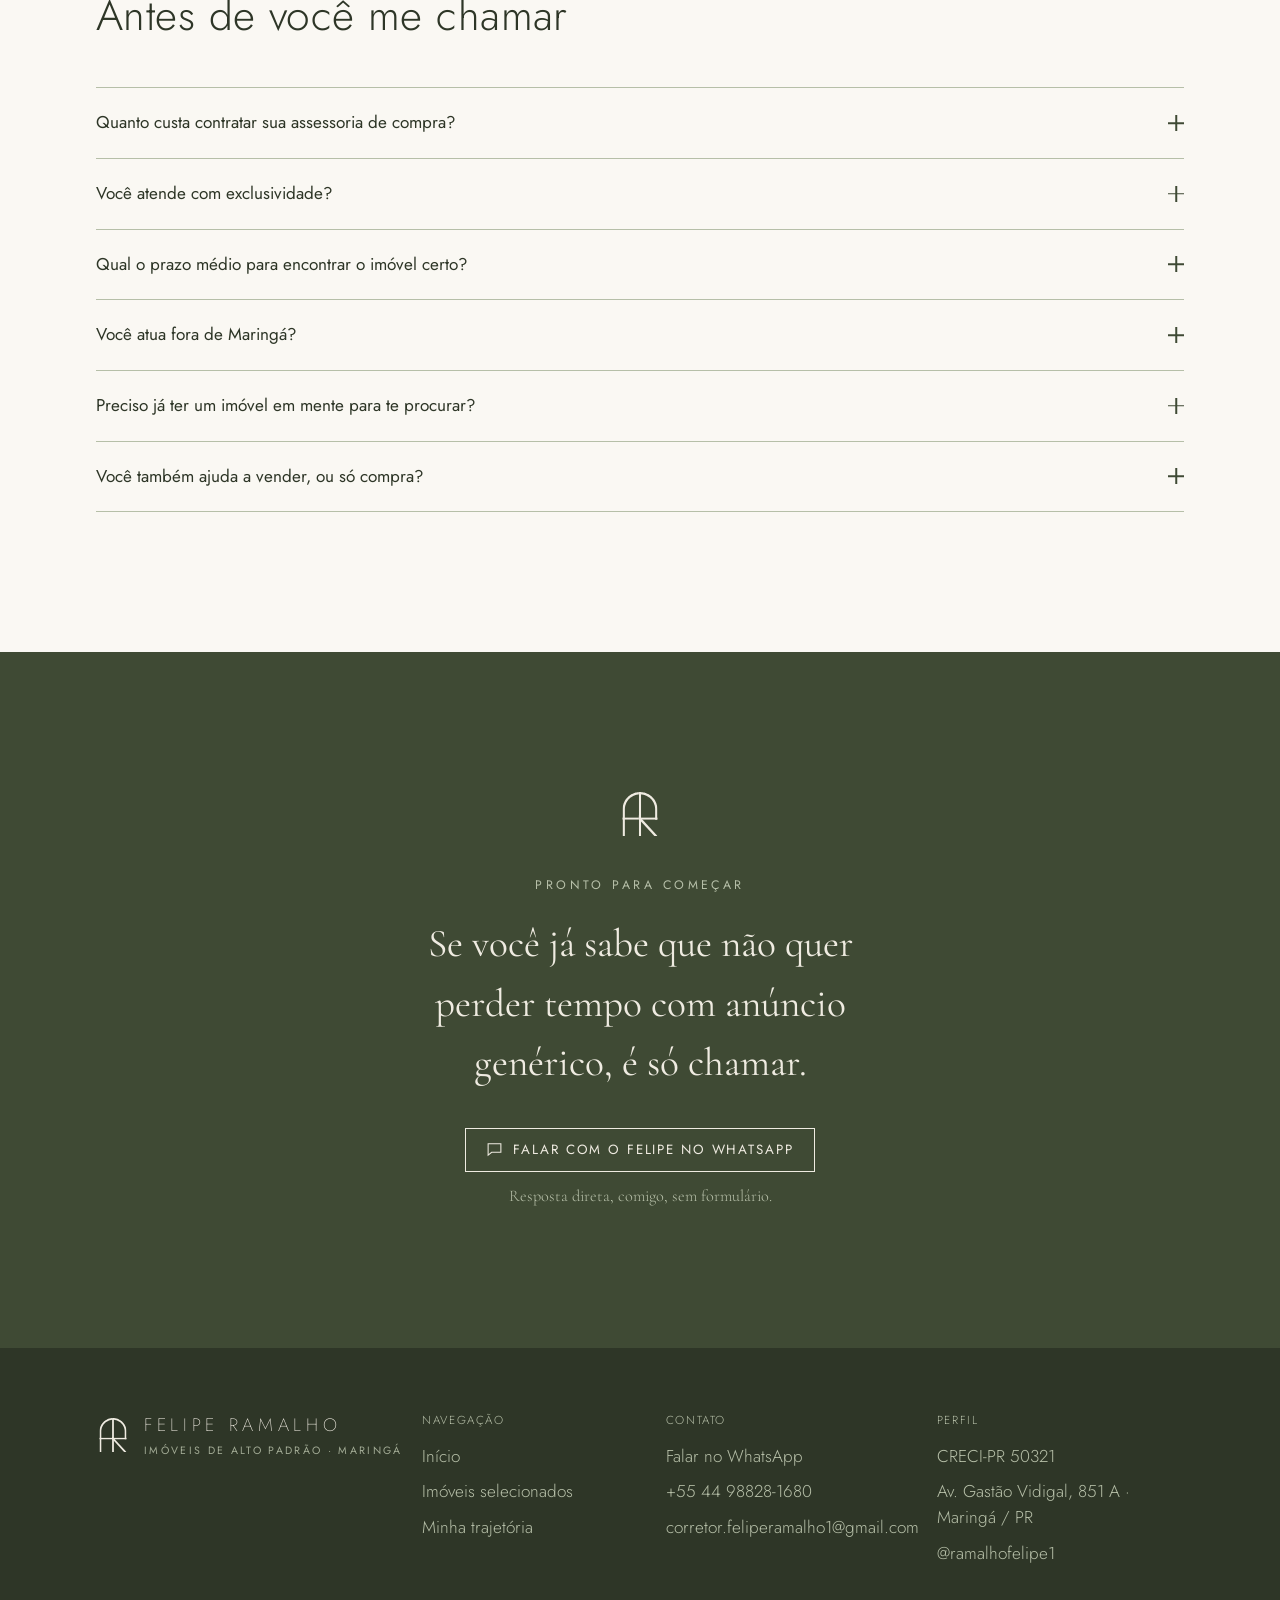
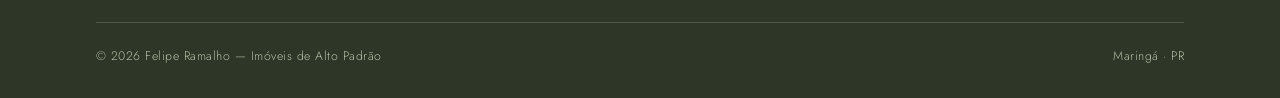
==== commit e1e9c812: "Indica que Mariane Ritter comprou no Royal Palace no depoimento Co-Authored-By: Claude Sonnet 5 <nor" ====
--- a/index.html
+++ b/index.html
@@ -522,8 +522,8 @@
           <img src="assets/img/depoimento-print-tamar-480.jpg" srcset="assets/img/depoimento-print-tamar-340.jpg 340w, assets/img/depoimento-print-tamar-480.jpg 480w, assets/img/depoimento-print-tamar-680.jpg 680w" sizes="(min-width: 900px) 300px, 70vw" width="680" height="872" loading="lazy" decoding="async" alt="Print da conversa de WhatsApp em que a cliente agradece a Felipe Ramalho pela compra do apartamento no Lagoon Home Club.">
         </figure>
         <figure class="depoimento depoimento--print">
-          <p class="eyebrow depoimento__print-eyebrow">Mariane Ritter</p>
-          <img src="assets/img/depoimento-print-mariane-480.jpg" srcset="assets/img/depoimento-print-mariane-340.jpg 340w, assets/img/depoimento-print-mariane-480.jpg 480w, assets/img/depoimento-print-mariane-591.jpg 591w" sizes="(min-width: 900px) 300px, 70vw" width="591" height="1280" loading="lazy" decoding="async" alt="Print da conversa de WhatsApp em que a cliente Mariane Ritter agradece a Felipe Ramalho por ajudá-la a conquistar o apartamento próprio.">
+          <p class="eyebrow depoimento__print-eyebrow">Mariane Ritter · Royal Palace</p>
+          <img src="assets/img/depoimento-print-mariane-480.jpg" srcset="assets/img/depoimento-print-mariane-340.jpg 340w, assets/img/depoimento-print-mariane-480.jpg 480w, assets/img/depoimento-print-mariane-591.jpg 591w" sizes="(min-width: 900px) 300px, 70vw" width="591" height="1280" loading="lazy" decoding="async" alt="Print da conversa de WhatsApp em que a cliente Mariane Ritter agradece a Felipe Ramalho pela compra do apartamento no Royal Palace.">
         </figure>
         <figure class="depoimento depoimento--video">
           <div class="depoimento__video-row">
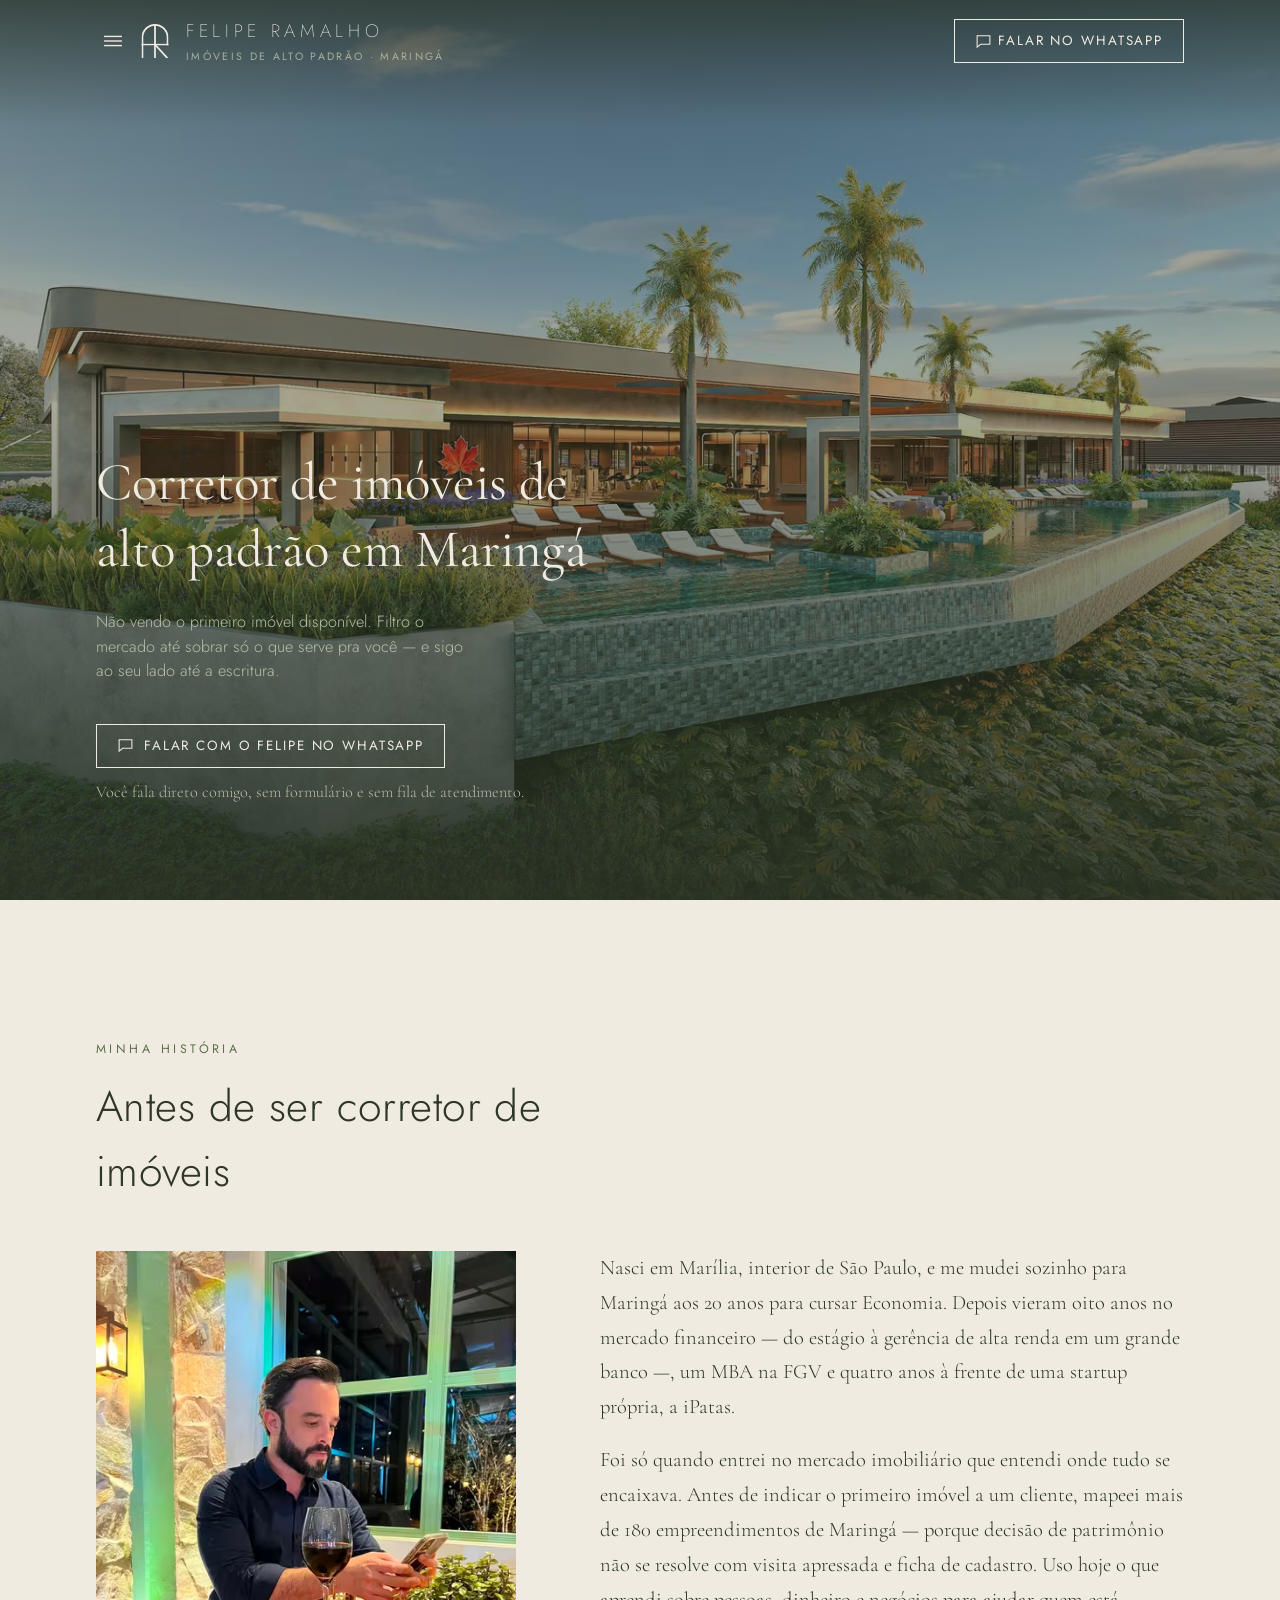
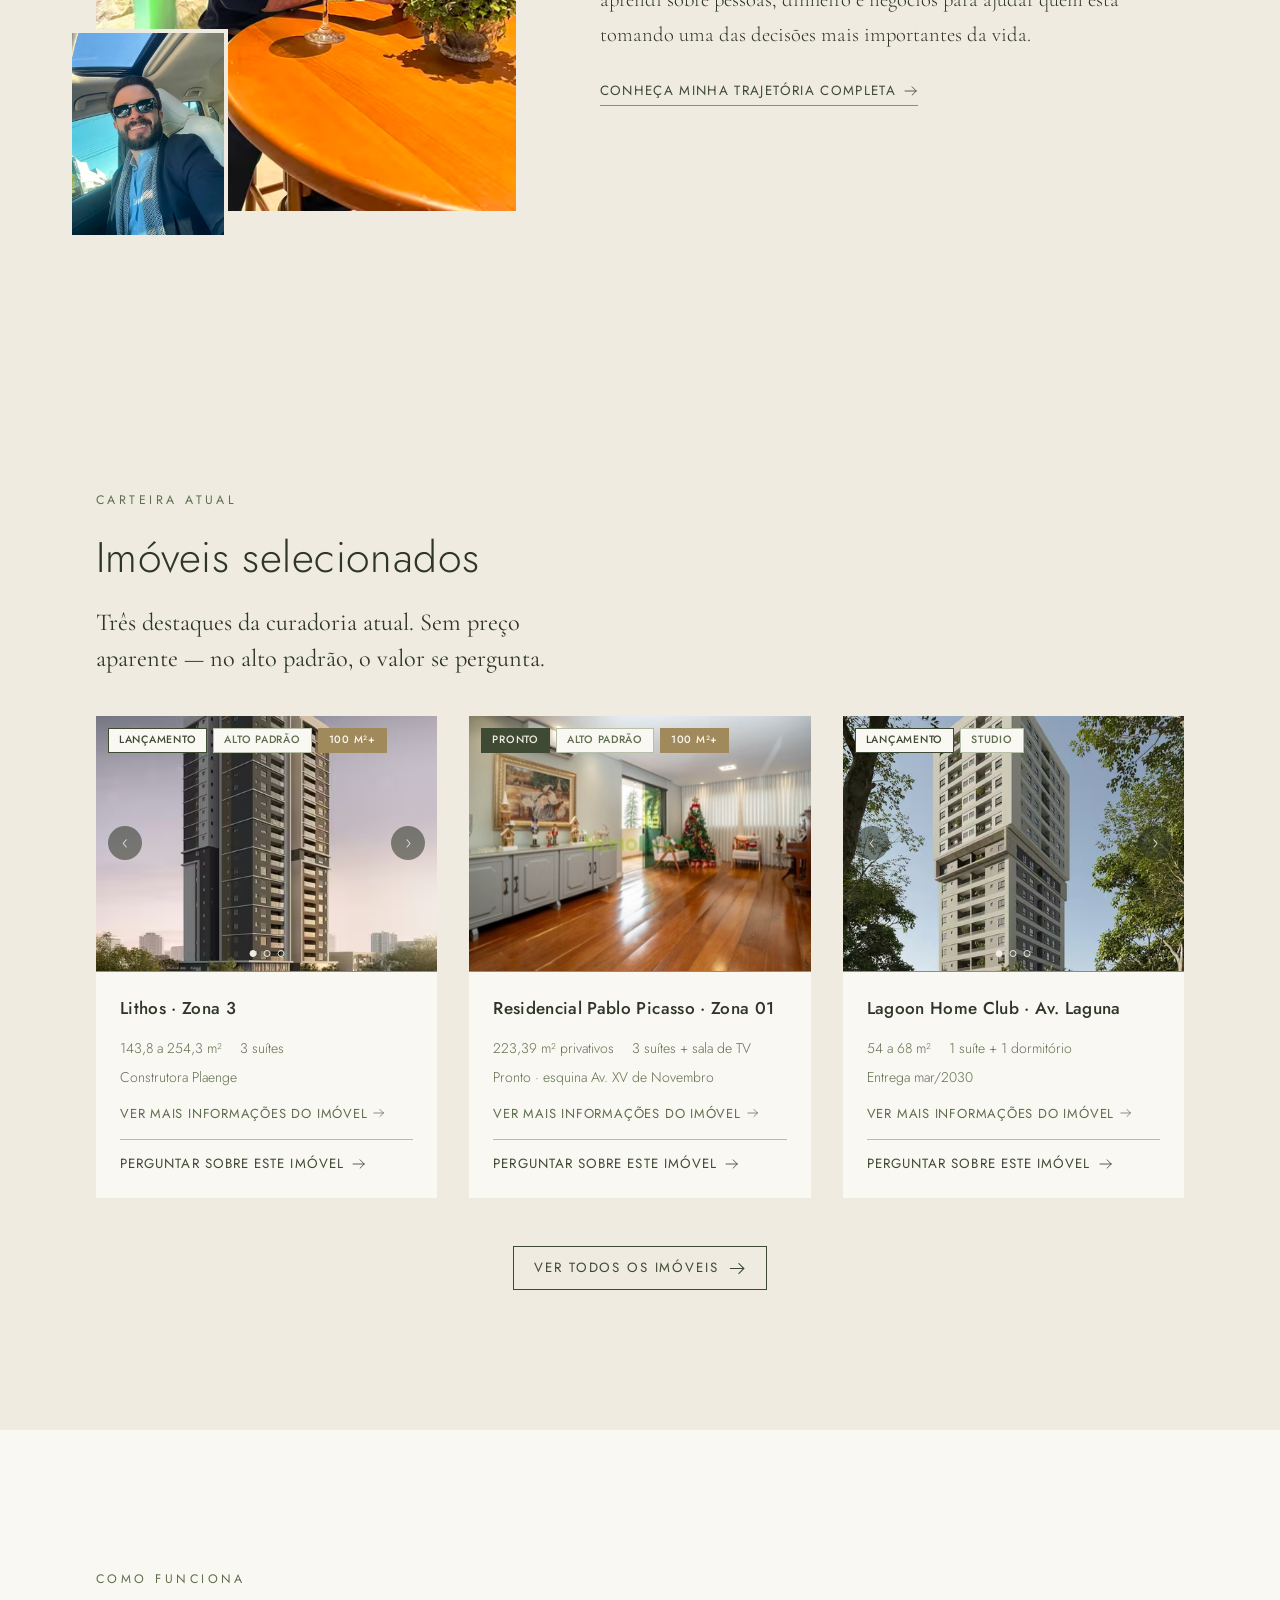
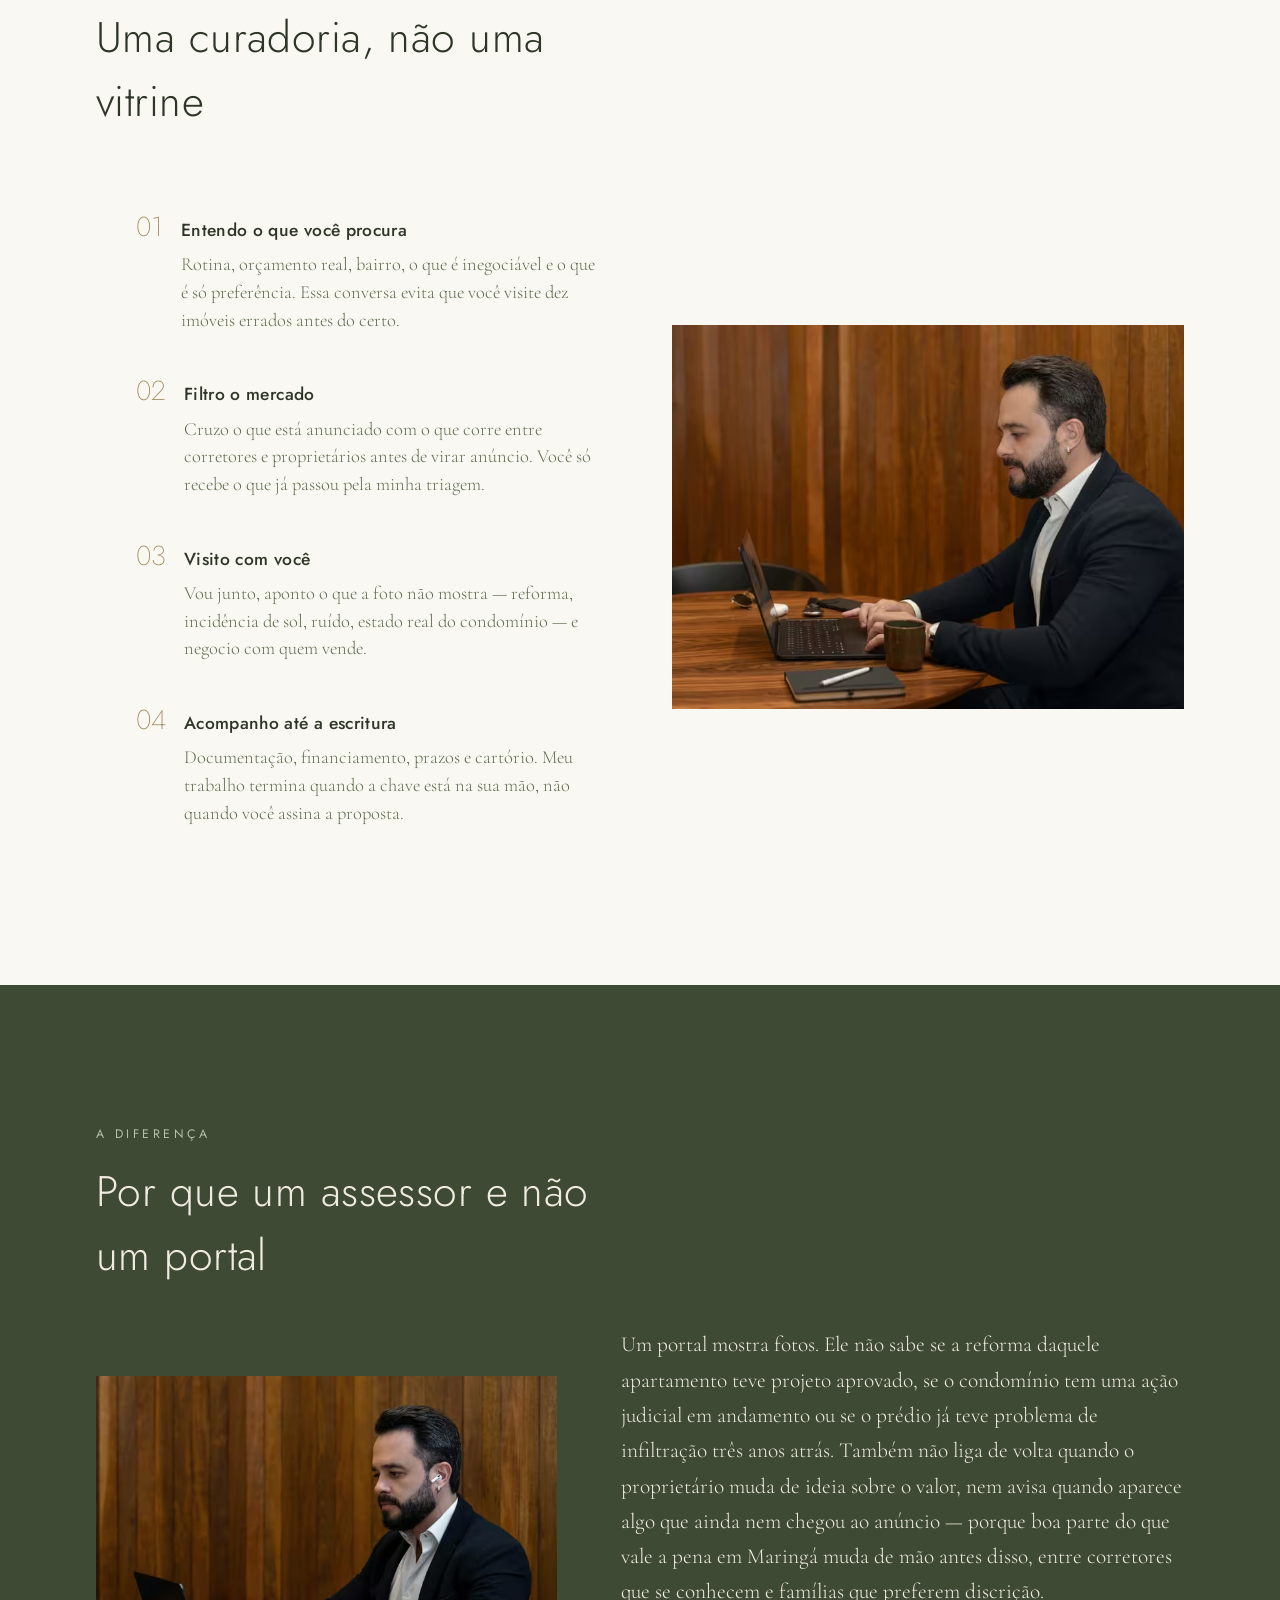
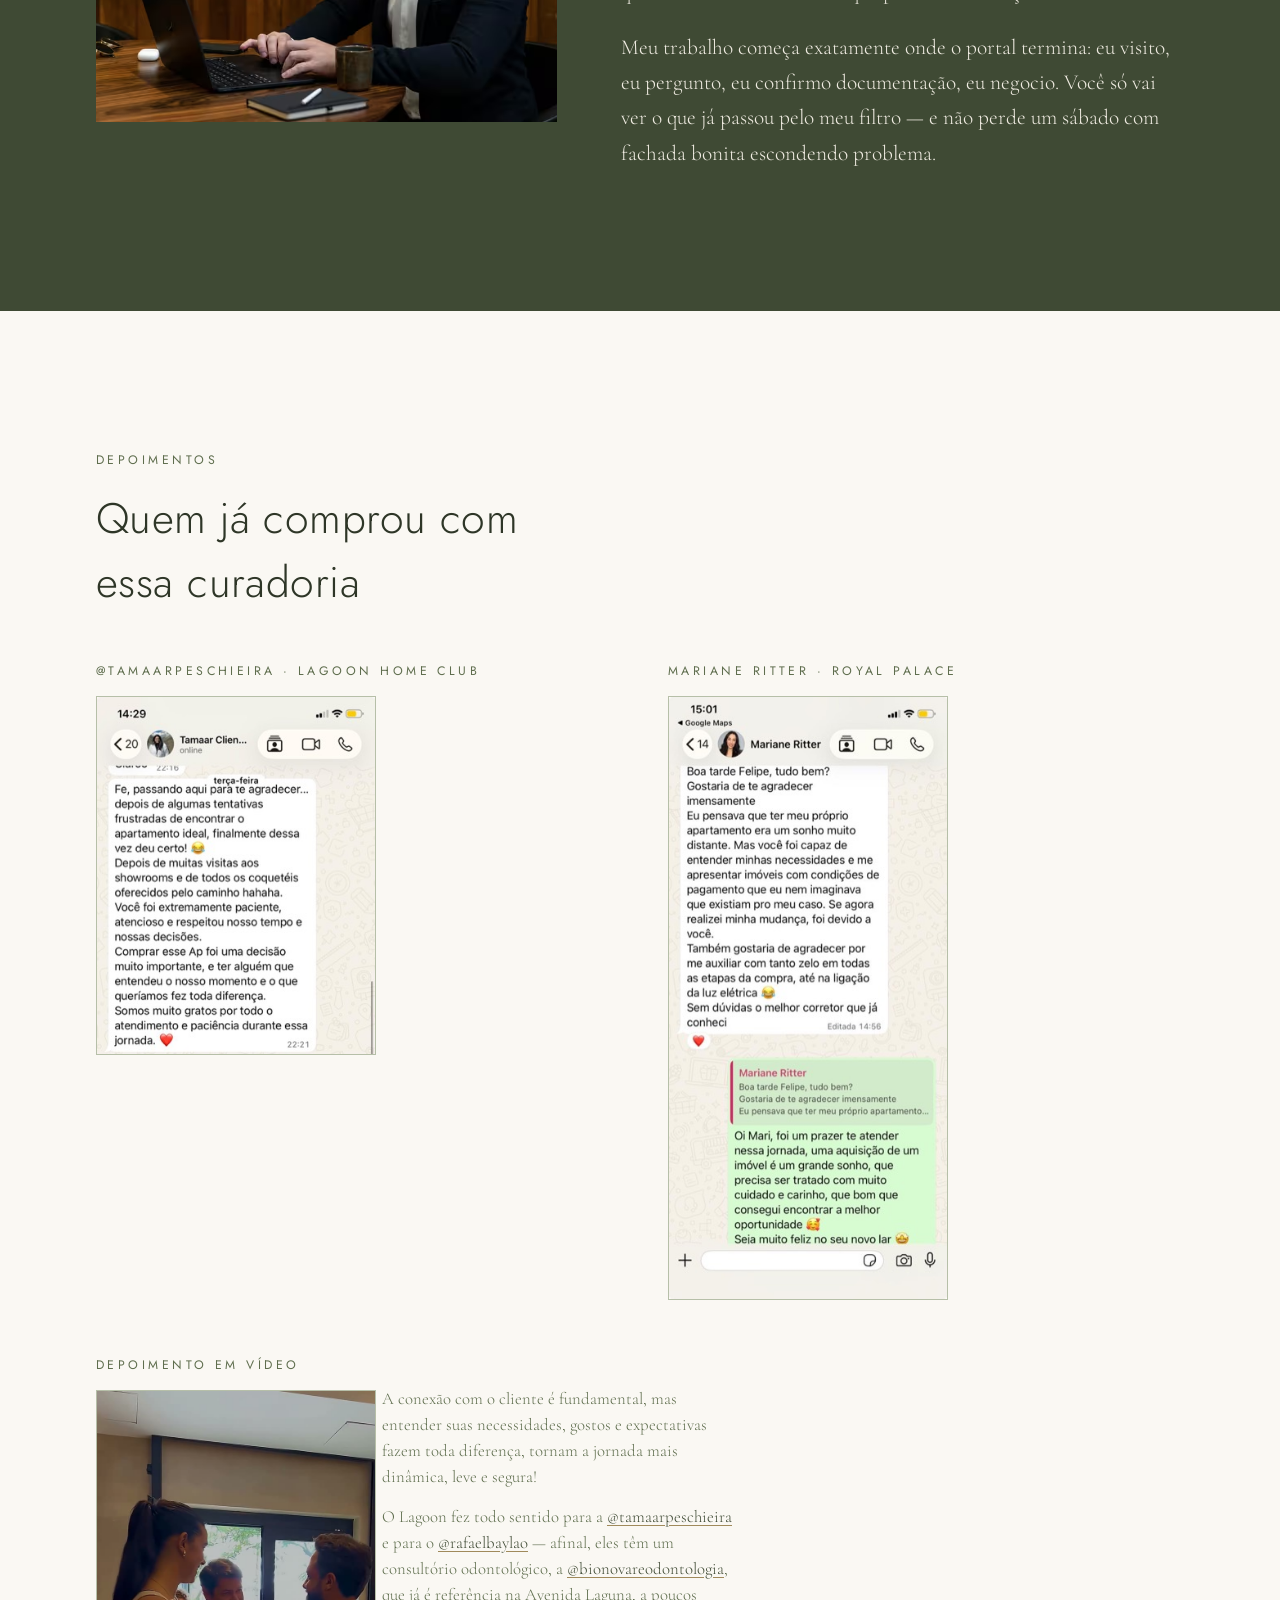
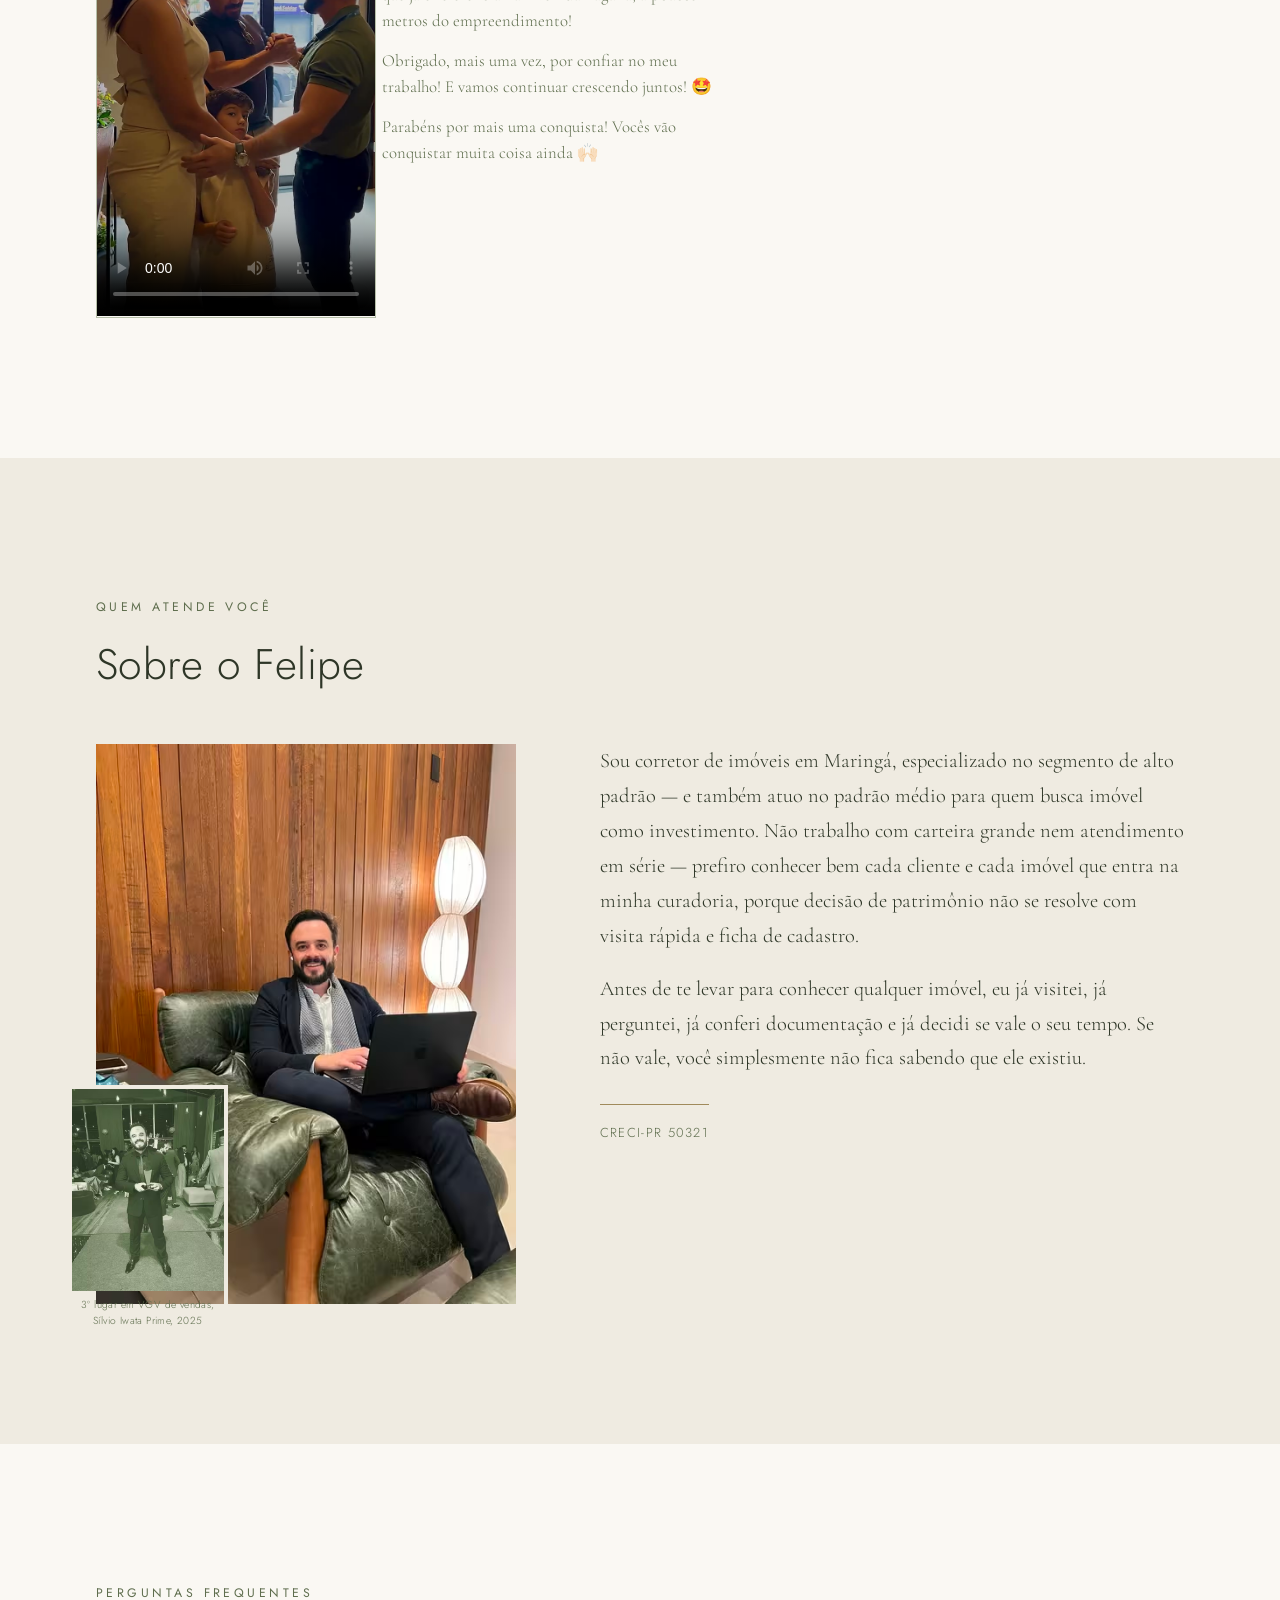
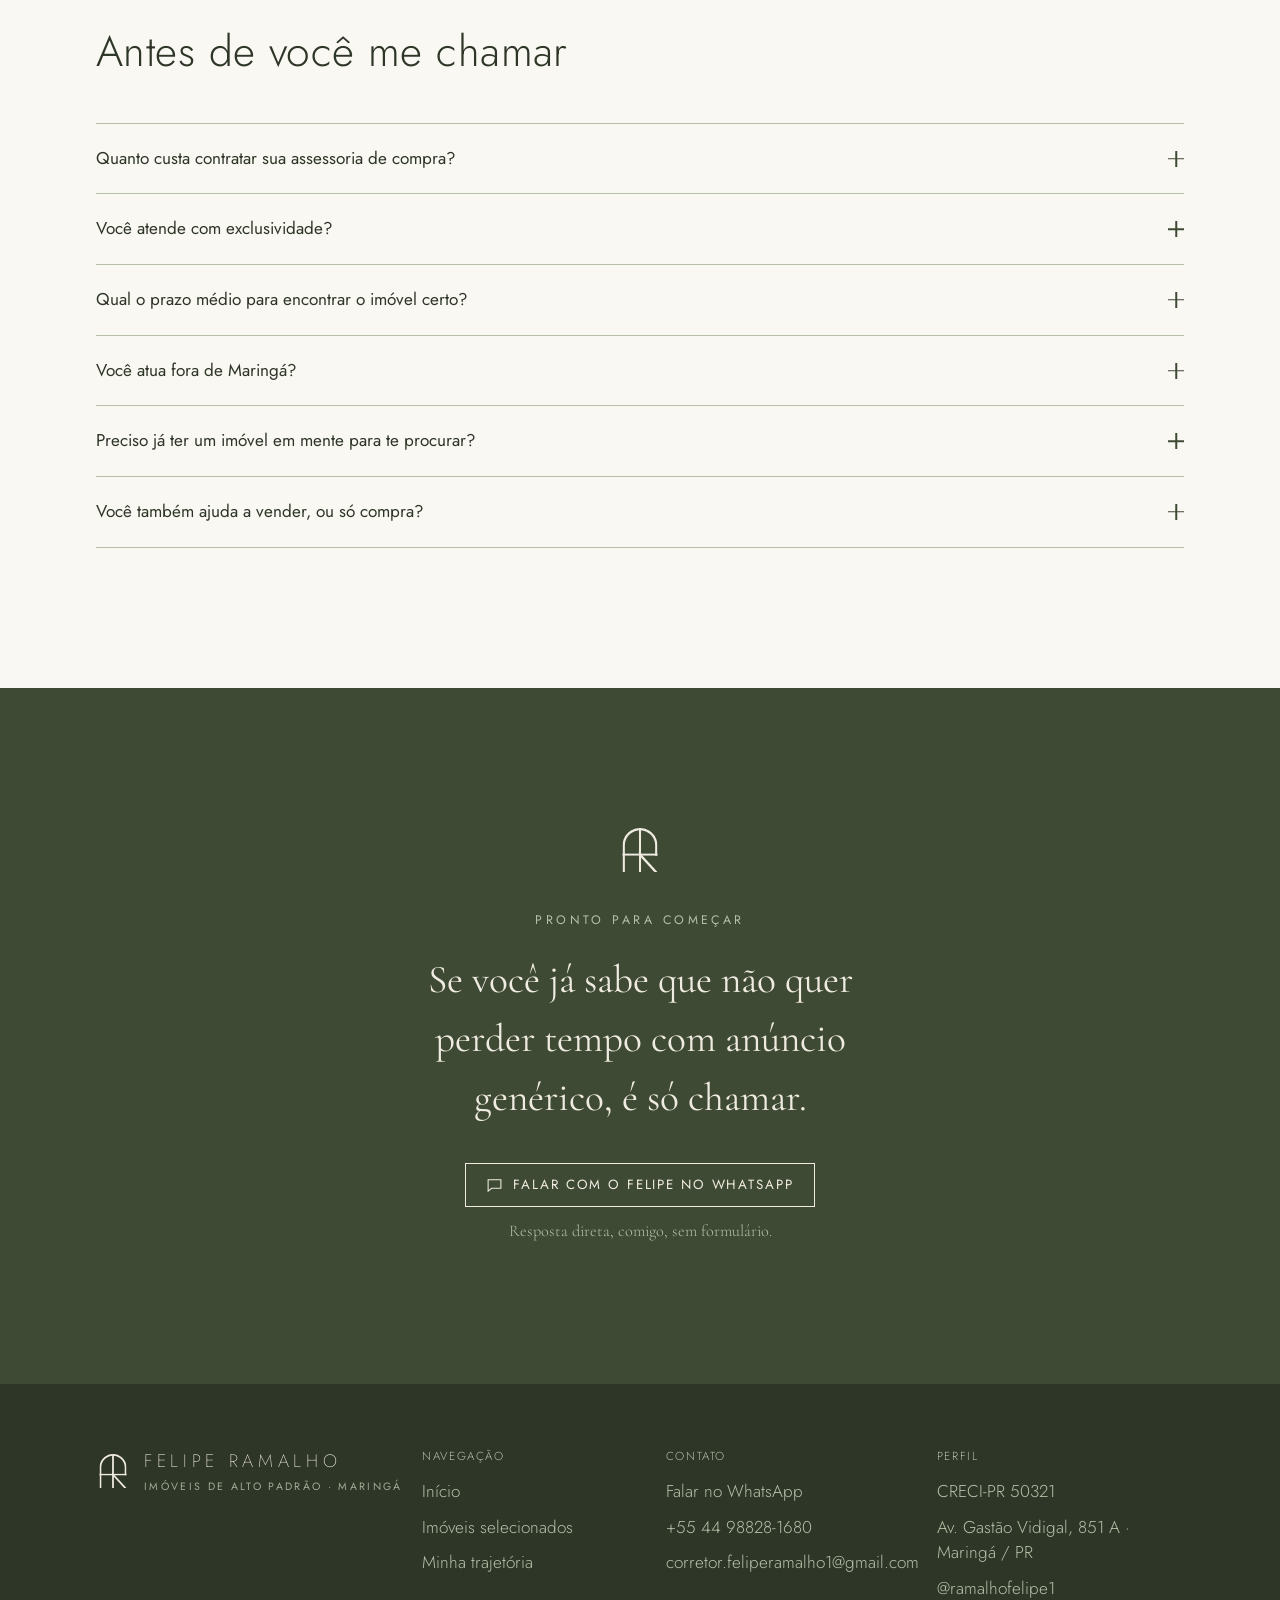
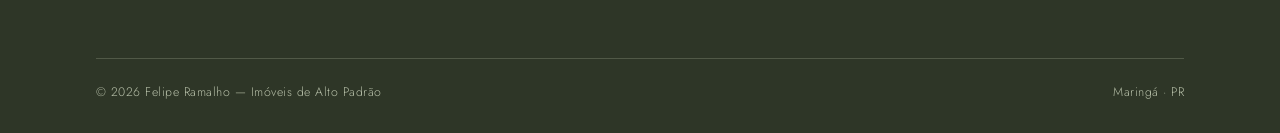
==== commit b4f6d6db: "Adiciona carrossel de fotos e botão de mais informações nos imóveis da home Os cards do Lithos e do " ====
--- a/index.html
+++ b/index.html
@@ -352,16 +352,41 @@
       <div class="imoveis__grid">
 
         <article class="property-card" data-category="alto">
-          <div class="property-card__media">
-            <picture>
-              <source type="image/avif" srcset="assets/img/prop-lithos-480.avif 480w, assets/img/prop-lithos-800.avif 800w" sizes="(min-width: 1200px) 30vw, (min-width: 640px) 45vw, 90vw">
-              <source type="image/webp" srcset="assets/img/prop-lithos-480.webp 480w, assets/img/prop-lithos-800.webp 800w" sizes="(min-width: 1200px) 30vw, (min-width: 640px) 45vw, 90vw">
-              <img src="assets/img/prop-lithos-800.jpg" srcset="assets/img/prop-lithos-480.jpg 480w, assets/img/prop-lithos-800.jpg 800w" sizes="(min-width: 1200px) 30vw, (min-width: 640px) 45vw, 90vw" width="800" height="881" loading="lazy" decoding="async" alt="Torre do Lithos ao entardecer, com céu rosa e lilás ao fundo.">
-            </picture>
+          <div class="property-card__media property-gallery" data-gallery>
+            <div class="property-gallery__viewport">
+              <div class="property-gallery__slide is-active">
+                <picture>
+                  <source type="image/avif" srcset="assets/img/prop-lithos-480.avif 480w, assets/img/prop-lithos-800.avif 800w" sizes="(min-width: 1200px) 30vw, (min-width: 640px) 45vw, 90vw">
+                  <source type="image/webp" srcset="assets/img/prop-lithos-480.webp 480w, assets/img/prop-lithos-800.webp 800w" sizes="(min-width: 1200px) 30vw, (min-width: 640px) 45vw, 90vw">
+                  <img src="assets/img/prop-lithos-800.jpg" srcset="assets/img/prop-lithos-480.jpg 480w, assets/img/prop-lithos-800.jpg 800w" sizes="(min-width: 1200px) 30vw, (min-width: 640px) 45vw, 90vw" width="800" height="881" loading="lazy" decoding="async" alt="Torre do Lithos ao entardecer, com céu rosa e lilás ao fundo.">
+                </picture>
+              </div>
+              <div class="property-gallery__slide">
+                <picture>
+                  <source type="image/avif" srcset="assets/img/prop-lithos-2-480.avif 480w, assets/img/prop-lithos-2-800.avif 800w" sizes="(min-width: 1200px) 30vw, (min-width: 640px) 45vw, 90vw">
+                  <source type="image/webp" srcset="assets/img/prop-lithos-2-480.webp 480w, assets/img/prop-lithos-2-800.webp 800w" sizes="(min-width: 1200px) 30vw, (min-width: 640px) 45vw, 90vw">
+                  <img src="assets/img/prop-lithos-2-800.jpg" srcset="assets/img/prop-lithos-2-480.jpg 480w, assets/img/prop-lithos-2-800.jpg 800w" sizes="(min-width: 1200px) 30vw, (min-width: 640px) 45vw, 90vw" width="800" height="364" loading="lazy" decoding="async" alt="Piscina privativa gourmet do Lithos, no rooftop, com deck de madeira e espreguiçadeiras.">
+                </picture>
+              </div>
+              <div class="property-gallery__slide">
+                <picture>
+                  <source type="image/avif" srcset="assets/img/prop-lithos-3-480.avif 480w, assets/img/prop-lithos-3-800.avif 800w" sizes="(min-width: 1200px) 30vw, (min-width: 640px) 45vw, 90vw">
+                  <source type="image/webp" srcset="assets/img/prop-lithos-3-480.webp 480w, assets/img/prop-lithos-3-800.webp 800w" sizes="(min-width: 1200px) 30vw, (min-width: 640px) 45vw, 90vw">
+                  <img src="assets/img/prop-lithos-3-800.jpg" srcset="assets/img/prop-lithos-3-480.jpg 480w, assets/img/prop-lithos-3-800.jpg 800w" sizes="(min-width: 1200px) 30vw, (min-width: 640px) 45vw, 90vw" width="800" height="364" loading="lazy" decoding="async" alt="Academia do Lithos, com equipamentos de musculação e vista para a cidade.">
+                </picture>
+              </div>
+            </div>
             <div class="property-tags">
               <span class="tag tag--lancamento">Lançamento</span>
               <span class="tag tag--tipo">Alto padrão</span>
               <span class="tag tag--metragem">100 m²+</span>
+            </div>
+            <button type="button" class="property-gallery__arrow property-gallery__arrow--prev" aria-label="Foto anterior">‹</button>
+            <button type="button" class="property-gallery__arrow property-gallery__arrow--next" aria-label="Próxima foto">›</button>
+            <div class="property-gallery__dots">
+              <button type="button" class="is-active" aria-label="Foto 1 de 3"></button>
+              <button type="button" aria-label="Foto 2 de 3"></button>
+              <button type="button" aria-label="Foto 3 de 3"></button>
             </div>
           </div>
           <div class="property-card__body">
@@ -371,6 +396,10 @@
               <li>3 suítes</li>
               <li>Construtora Plaenge</li>
             </ul>
+            <a class="property-card__more" href="imoveis.html#lithos-title">
+              Ver mais informações do imóvel
+              <svg width="12" height="12" aria-hidden="true"><use href="#icon-arrow"></use></svg>
+            </a>
             <a class="property-card__cta" href="https://wa.me/" data-wa data-wa-msg="Olá! Quero mais informações sobre um imóvel!">
               Perguntar sobre este imóvel
               <svg width="14" height="14" aria-hidden="true"><use href="#icon-arrow"></use></svg>
@@ -394,6 +423,10 @@
               <li>3 suítes + sala de TV</li>
               <li>Pronto · esquina Av. XV de Novembro</li>
             </ul>
+            <a class="property-card__more" href="imoveis.html#pablopicasso-title">
+              Ver mais informações do imóvel
+              <svg width="12" height="12" aria-hidden="true"><use href="#icon-arrow"></use></svg>
+            </a>
             <a class="property-card__cta" href="https://wa.me/" data-wa data-wa-msg="Olá! Quero mais informações sobre o apartamento no Residencial Pablo Picasso!">
               Perguntar sobre este imóvel
               <svg width="14" height="14" aria-hidden="true"><use href="#icon-arrow"></use></svg>
@@ -402,15 +435,40 @@
         </article>
 
         <article class="property-card" data-category="studio">
-          <div class="property-card__media">
-            <picture>
-              <source type="image/avif" srcset="assets/img/prop-lagoon-480.avif 480w, assets/img/prop-lagoon-800.avif 800w, assets/img/prop-lagoon-1200.avif 1200w" sizes="(min-width: 1200px) 30vw, (min-width: 640px) 45vw, 90vw">
-              <source type="image/webp" srcset="assets/img/prop-lagoon-480.webp 480w, assets/img/prop-lagoon-800.webp 800w, assets/img/prop-lagoon-1200.webp 1200w" sizes="(min-width: 1200px) 30vw, (min-width: 640px) 45vw, 90vw">
-              <img src="assets/img/prop-lagoon-800.jpg" srcset="assets/img/prop-lagoon-480.jpg 480w, assets/img/prop-lagoon-800.jpg 800w, assets/img/prop-lagoon-1200.jpg 1200w" sizes="(min-width: 1200px) 30vw, (min-width: 640px) 45vw, 90vw" width="1200" height="1500" loading="lazy" decoding="async" alt="Torre do Lagoon Home Club vista entre árvores, na Av. Laguna." >
-            </picture>
+          <div class="property-card__media property-gallery" data-gallery>
+            <div class="property-gallery__viewport">
+              <div class="property-gallery__slide is-active">
+                <picture>
+                  <source type="image/avif" srcset="assets/img/prop-lagoon-480.avif 480w, assets/img/prop-lagoon-800.avif 800w, assets/img/prop-lagoon-1200.avif 1200w" sizes="(min-width: 1200px) 30vw, (min-width: 640px) 45vw, 90vw">
+                  <source type="image/webp" srcset="assets/img/prop-lagoon-480.webp 480w, assets/img/prop-lagoon-800.webp 800w, assets/img/prop-lagoon-1200.webp 1200w" sizes="(min-width: 1200px) 30vw, (min-width: 640px) 45vw, 90vw">
+                  <img src="assets/img/prop-lagoon-800.jpg" srcset="assets/img/prop-lagoon-480.jpg 480w, assets/img/prop-lagoon-800.jpg 800w, assets/img/prop-lagoon-1200.jpg 1200w" sizes="(min-width: 1200px) 30vw, (min-width: 640px) 45vw, 90vw" width="1200" height="1500" loading="lazy" decoding="async" alt="Torre do Lagoon Home Club vista entre árvores, na Av. Laguna.">
+                </picture>
+              </div>
+              <div class="property-gallery__slide">
+                <picture>
+                  <source type="image/avif" srcset="assets/img/prop-lagoon-2-480.avif 480w, assets/img/prop-lagoon-2-800.avif 800w, assets/img/prop-lagoon-2-1200.avif 1200w" sizes="(min-width: 1200px) 30vw, (min-width: 640px) 45vw, 90vw">
+                  <source type="image/webp" srcset="assets/img/prop-lagoon-2-480.webp 480w, assets/img/prop-lagoon-2-800.webp 800w, assets/img/prop-lagoon-2-1200.webp 1200w" sizes="(min-width: 1200px) 30vw, (min-width: 640px) 45vw, 90vw">
+                  <img src="assets/img/prop-lagoon-2-800.jpg" srcset="assets/img/prop-lagoon-2-480.jpg 480w, assets/img/prop-lagoon-2-800.jpg 800w, assets/img/prop-lagoon-2-1200.jpg 1200w" sizes="(min-width: 1200px) 30vw, (min-width: 640px) 45vw, 90vw" width="1200" height="622" loading="lazy" decoding="async" alt="Piscina do gourmet do Lagoon Home Club, vista de cima, com deck e sala de jantar integrada.">
+                </picture>
+              </div>
+              <div class="property-gallery__slide">
+                <picture>
+                  <source type="image/avif" srcset="assets/img/prop-lagoon-3-480.avif 480w, assets/img/prop-lagoon-3-800.avif 800w, assets/img/prop-lagoon-3-1200.avif 1200w" sizes="(min-width: 1200px) 30vw, (min-width: 640px) 45vw, 90vw">
+                  <source type="image/webp" srcset="assets/img/prop-lagoon-3-480.webp 480w, assets/img/prop-lagoon-3-800.webp 800w, assets/img/prop-lagoon-3-1200.webp 1200w" sizes="(min-width: 1200px) 30vw, (min-width: 640px) 45vw, 90vw">
+                  <img src="assets/img/prop-lagoon-3-800.jpg" srcset="assets/img/prop-lagoon-3-480.jpg 480w, assets/img/prop-lagoon-3-800.jpg 800w, assets/img/prop-lagoon-3-1200.jpg 1200w" sizes="(min-width: 1200px) 30vw, (min-width: 640px) 45vw, 90vw" width="1200" height="622" loading="lazy" decoding="async" alt="Academia do Lagoon Home Club, com equipamentos de musculação e vista para o jardim.">
+                </picture>
+              </div>
+            </div>
             <div class="property-tags">
               <span class="tag tag--lancamento">Lançamento</span>
               <span class="tag tag--tipo">Studio</span>
+            </div>
+            <button type="button" class="property-gallery__arrow property-gallery__arrow--prev" aria-label="Foto anterior">‹</button>
+            <button type="button" class="property-gallery__arrow property-gallery__arrow--next" aria-label="Próxima foto">›</button>
+            <div class="property-gallery__dots">
+              <button type="button" class="is-active" aria-label="Foto 1 de 3"></button>
+              <button type="button" aria-label="Foto 2 de 3"></button>
+              <button type="button" aria-label="Foto 3 de 3"></button>
             </div>
           </div>
           <div class="property-card__body">
@@ -420,6 +478,10 @@
               <li>1 suíte + 1 dormitório</li>
               <li>Entrega mar/2030</li>
             </ul>
+            <a class="property-card__more" href="imoveis.html#lagoon-title">
+              Ver mais informações do imóvel
+              <svg width="12" height="12" aria-hidden="true"><use href="#icon-arrow"></use></svg>
+            </a>
             <a class="property-card__cta" href="https://wa.me/" data-wa data-wa-msg="Olá! Quero mais informações sobre um imóvel!">
               Perguntar sobre este imóvel
               <svg width="14" height="14" aria-hidden="true"><use href="#icon-arrow"></use></svg>
--- a/styles.css
+++ b/styles.css
@@ -751,6 +751,21 @@
 }
 .property-card__cta svg { width: 14px; height: 14px; transition: transform .25s var(--ease); }
 .property-card__cta:hover svg, .property-card__cta:focus-visible svg { transform: translateX(4px); }
+.property-card__more {
+  font-family: var(--font-inst);
+  font-size: 0.76rem;
+  font-weight: 400;
+  letter-spacing: 0.06em;
+  text-transform: uppercase;
+  color: var(--claro);
+  display: inline-flex;
+  align-items: center;
+  gap: 6px;
+  transition: color 0.2s var(--ease);
+}
+.property-card__more svg { width: 12px; height: 12px; transition: transform .25s var(--ease); }
+.property-card__more:hover, .property-card__more:focus-visible { color: var(--musgo); }
+.property-card__more:hover svg, .property-card__more:focus-visible svg { transform: translateX(3px); }
 
 /* ---------- Assessor vs. portal ---------- */
 .assessor {
@@ -1073,7 +1088,7 @@
   transition: opacity 0.5s var(--ease);
 }
 .property-gallery__slide.is-active { opacity: 1; z-index: 1; }
-.feature-row__media .property-gallery__slide img {
+.property-gallery__slide img {
   width: 100%;
   height: 100%;
   aspect-ratio: auto;
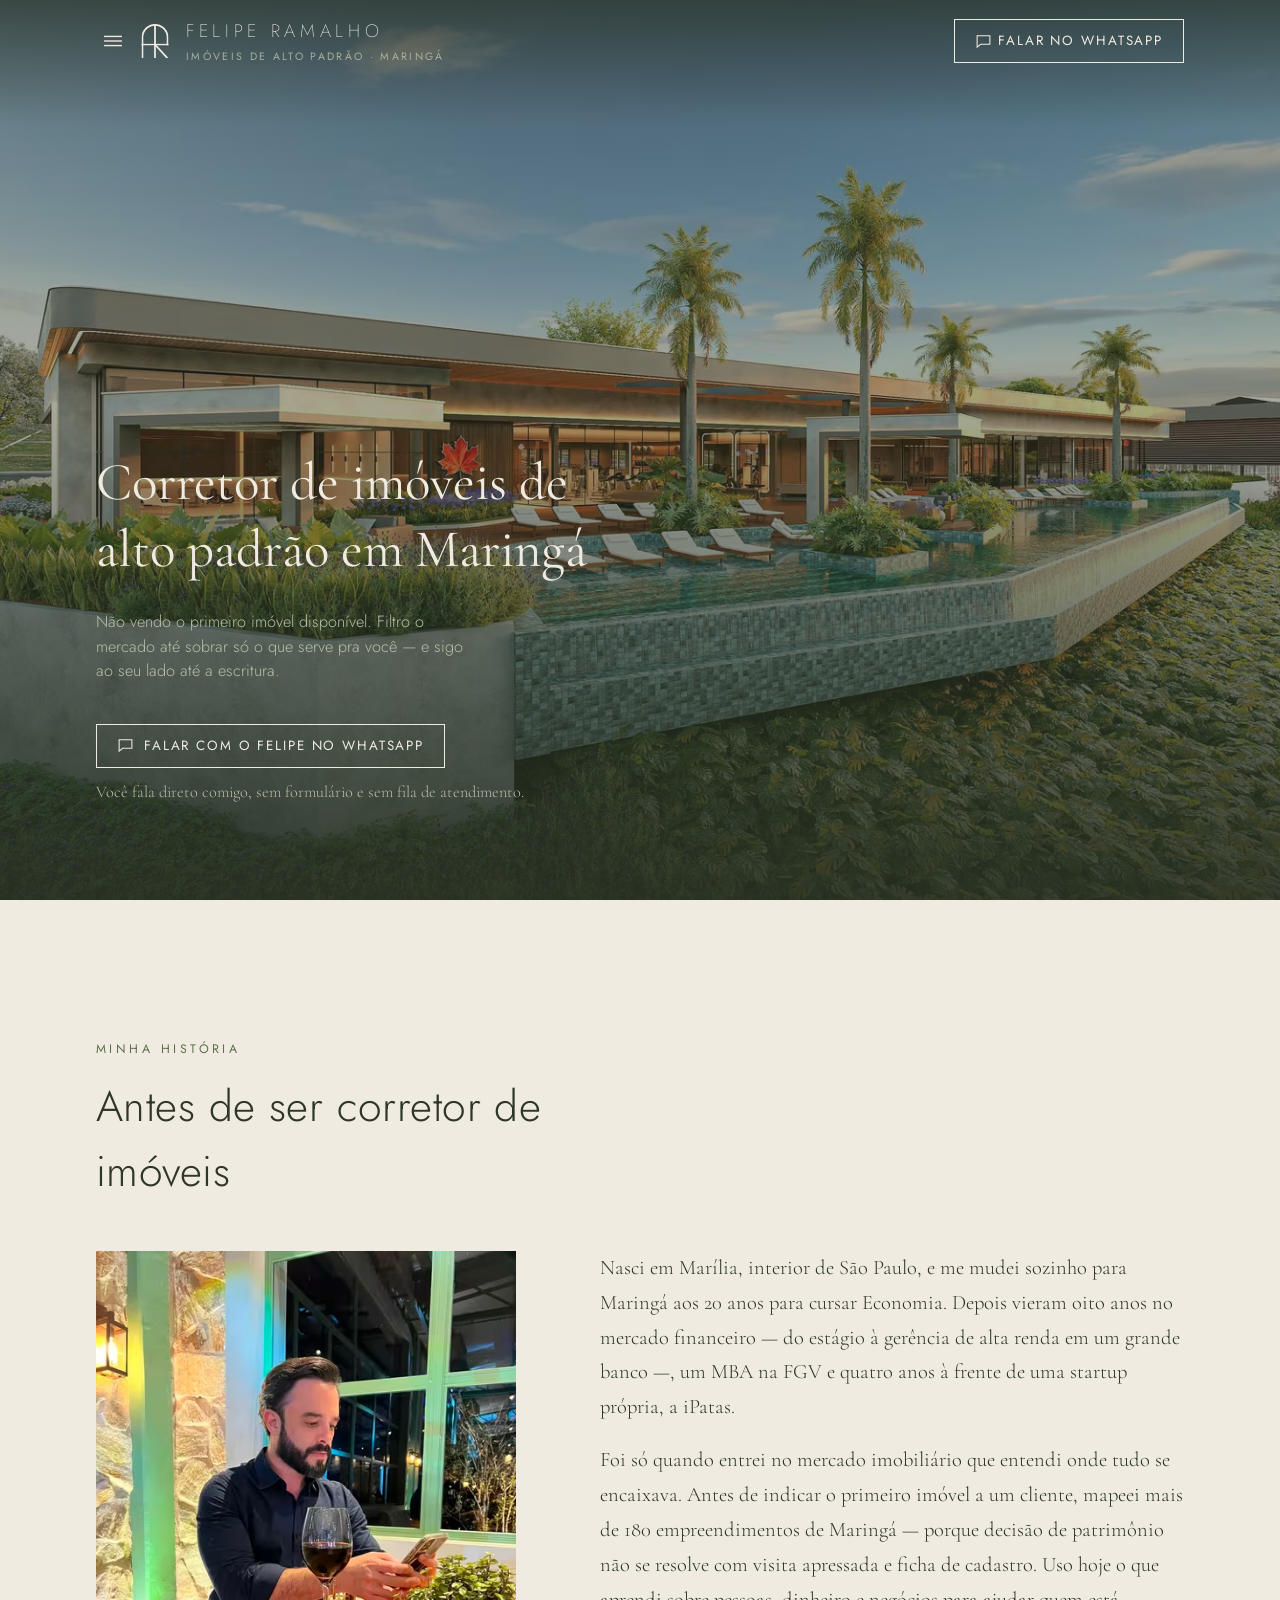
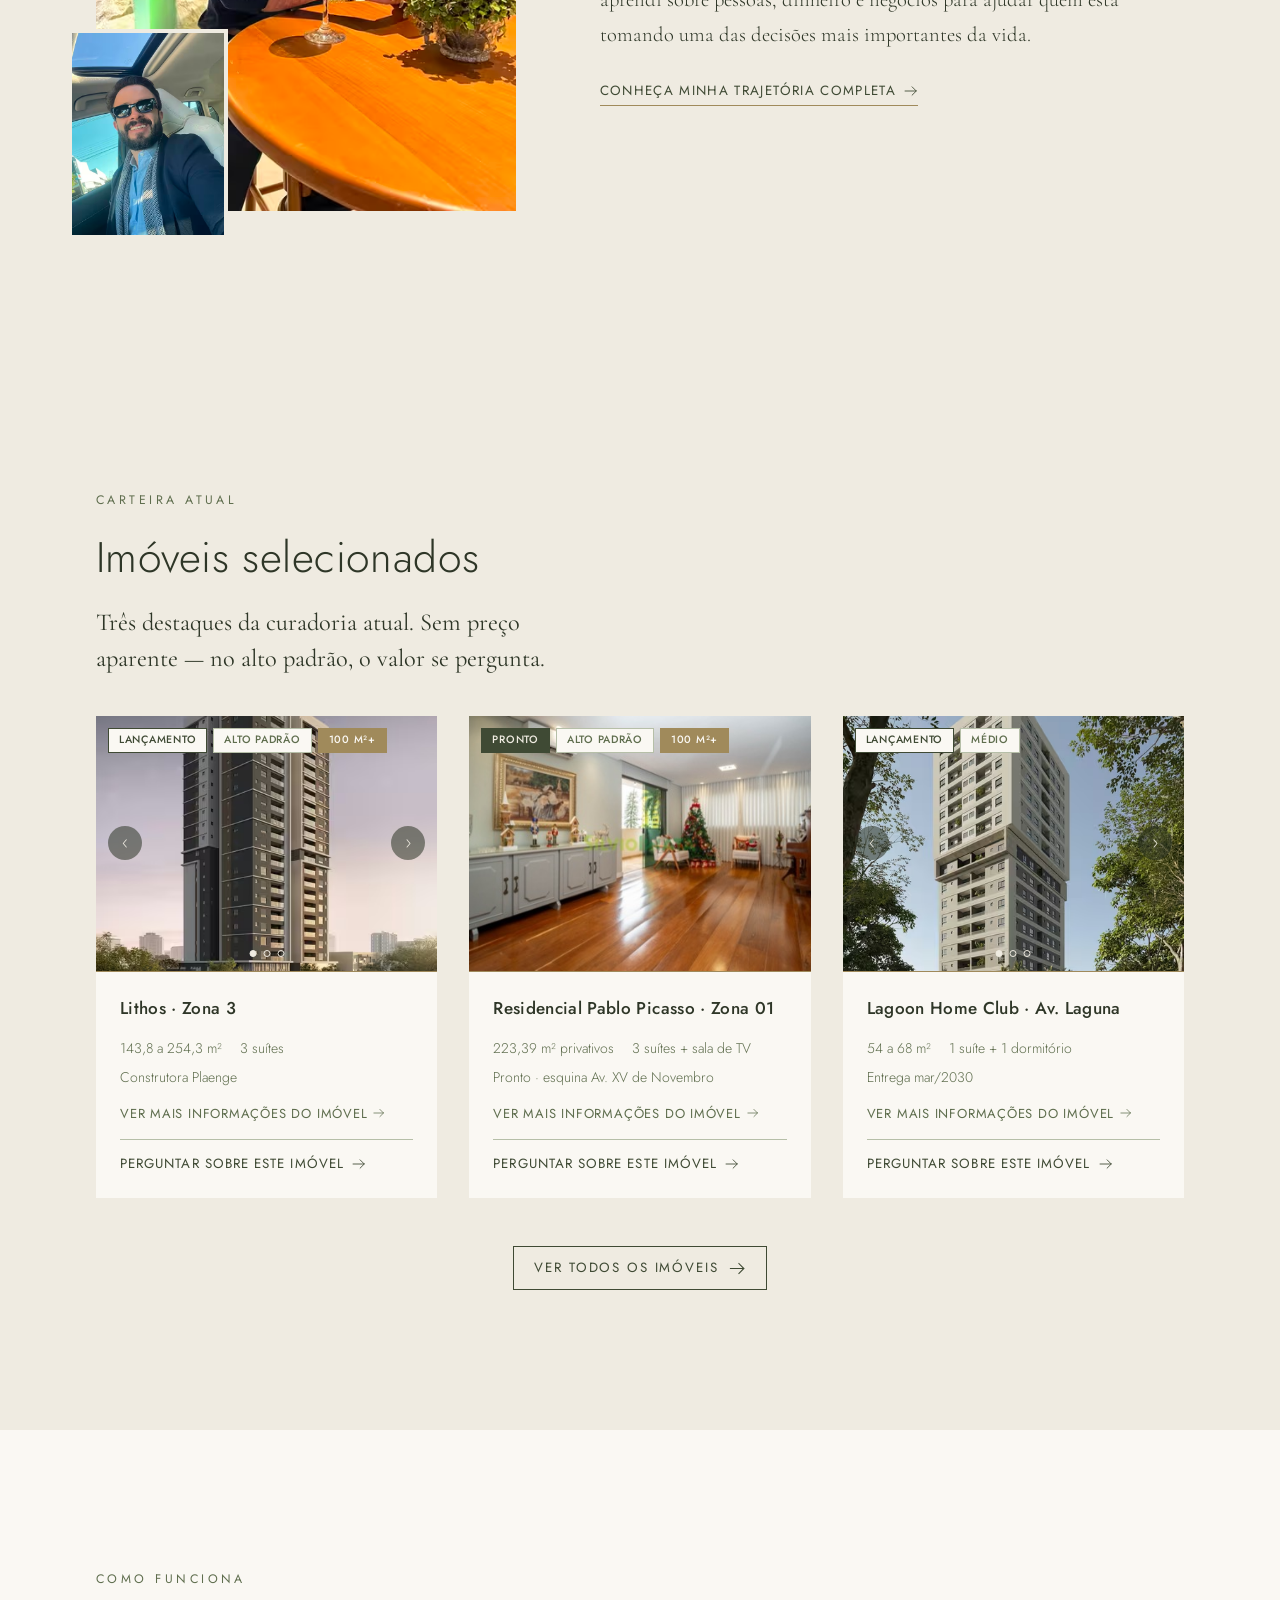
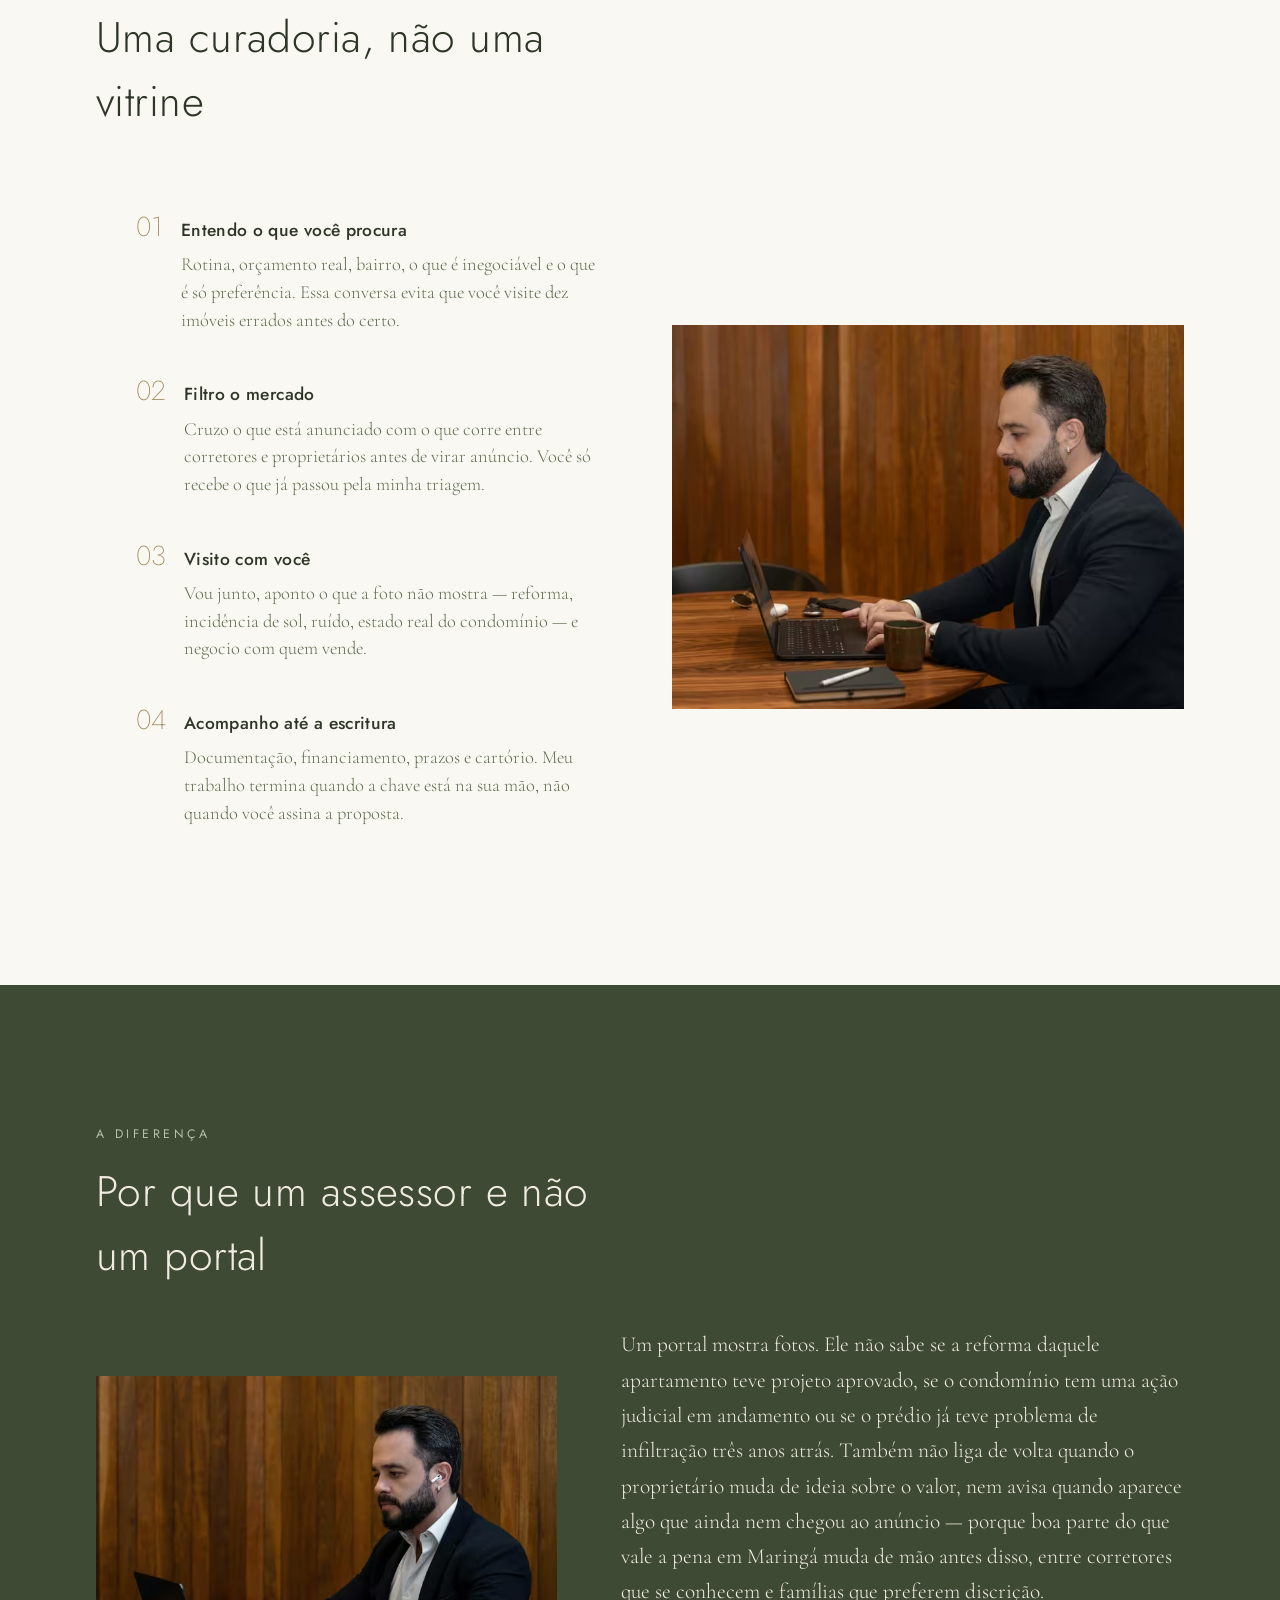
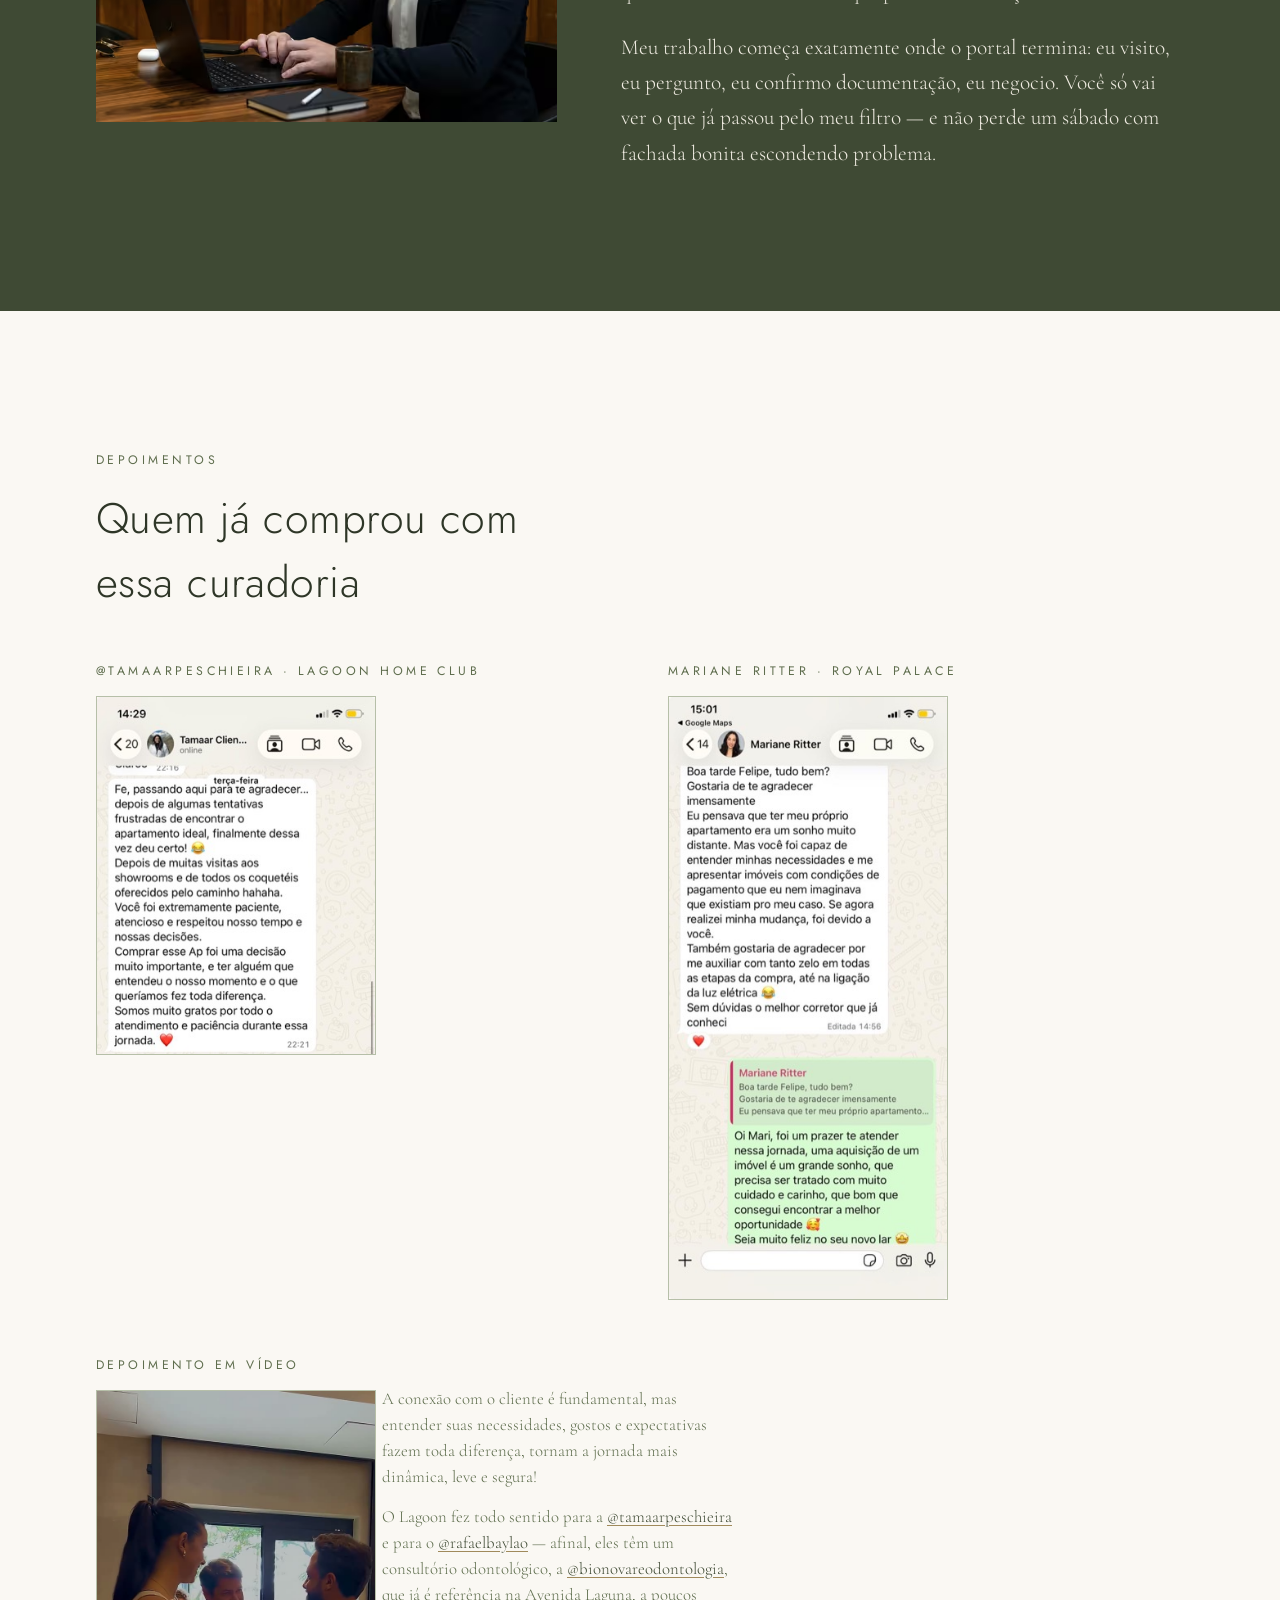
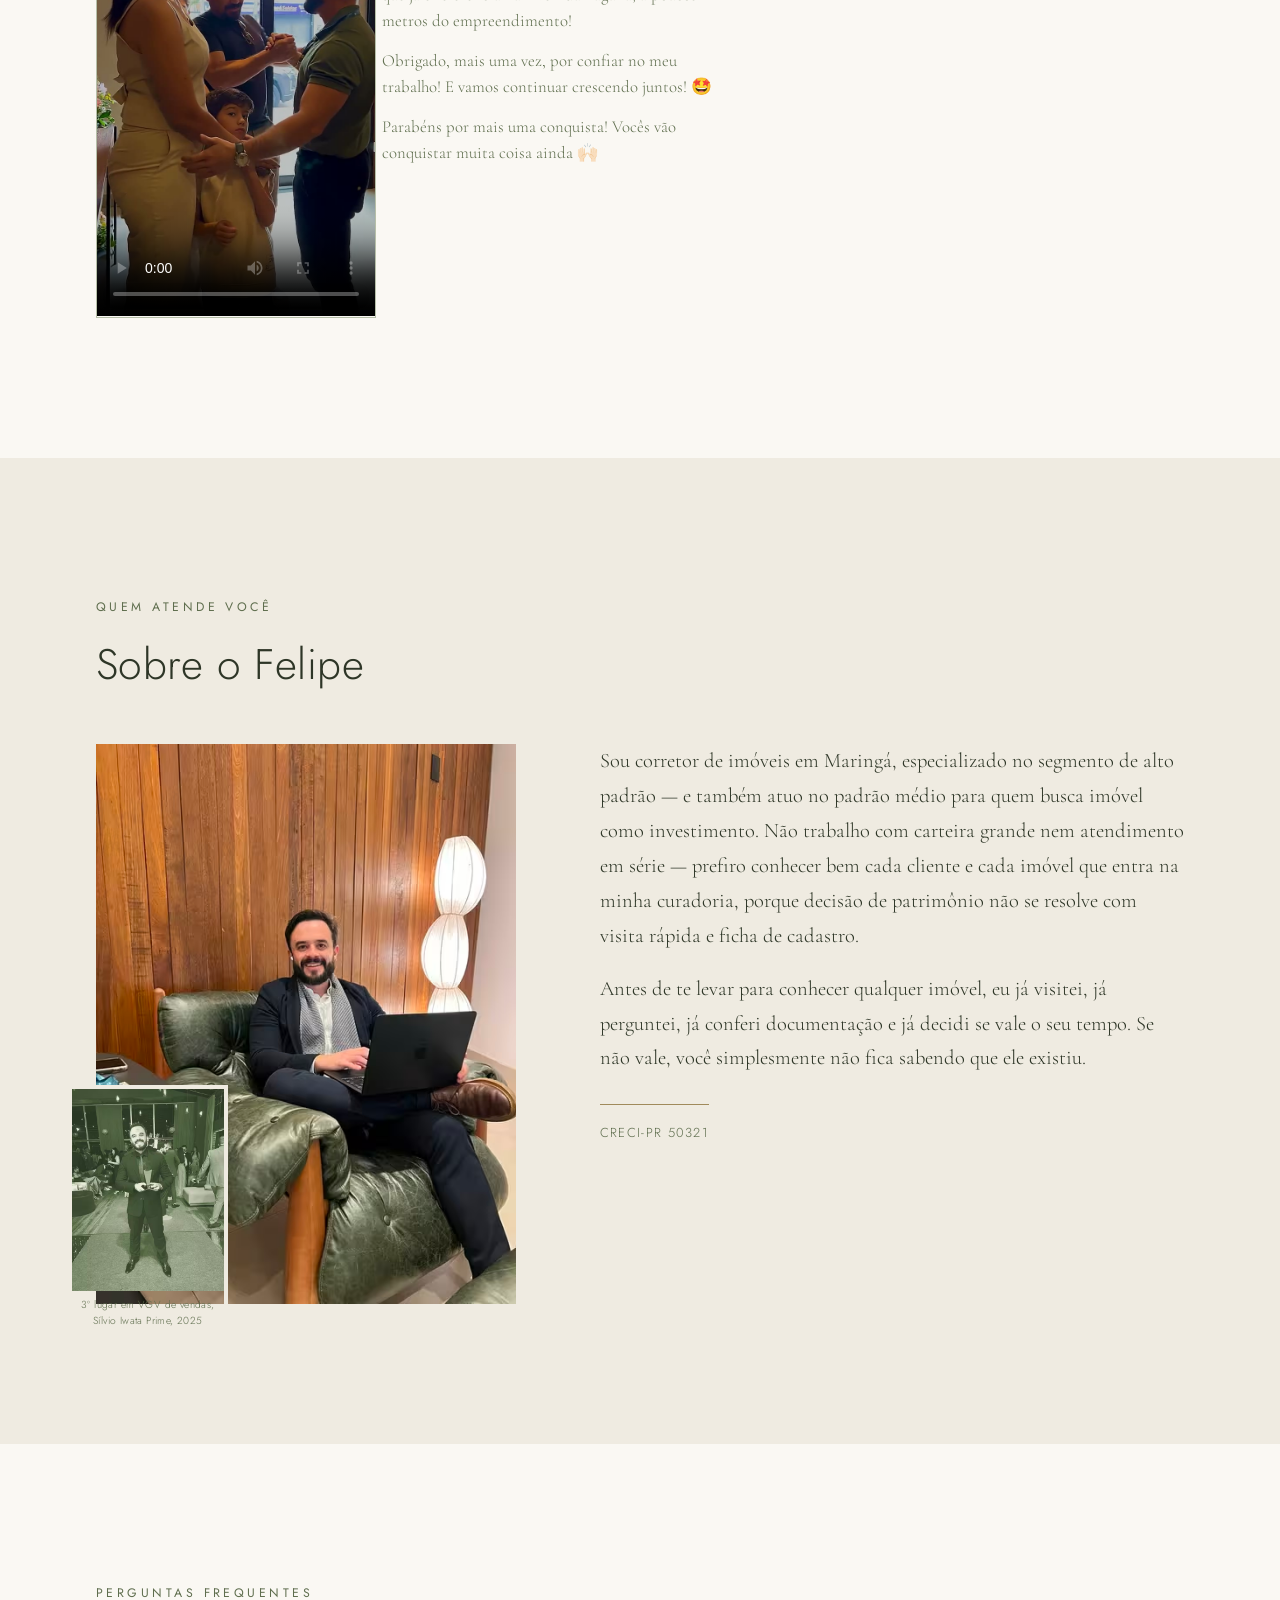
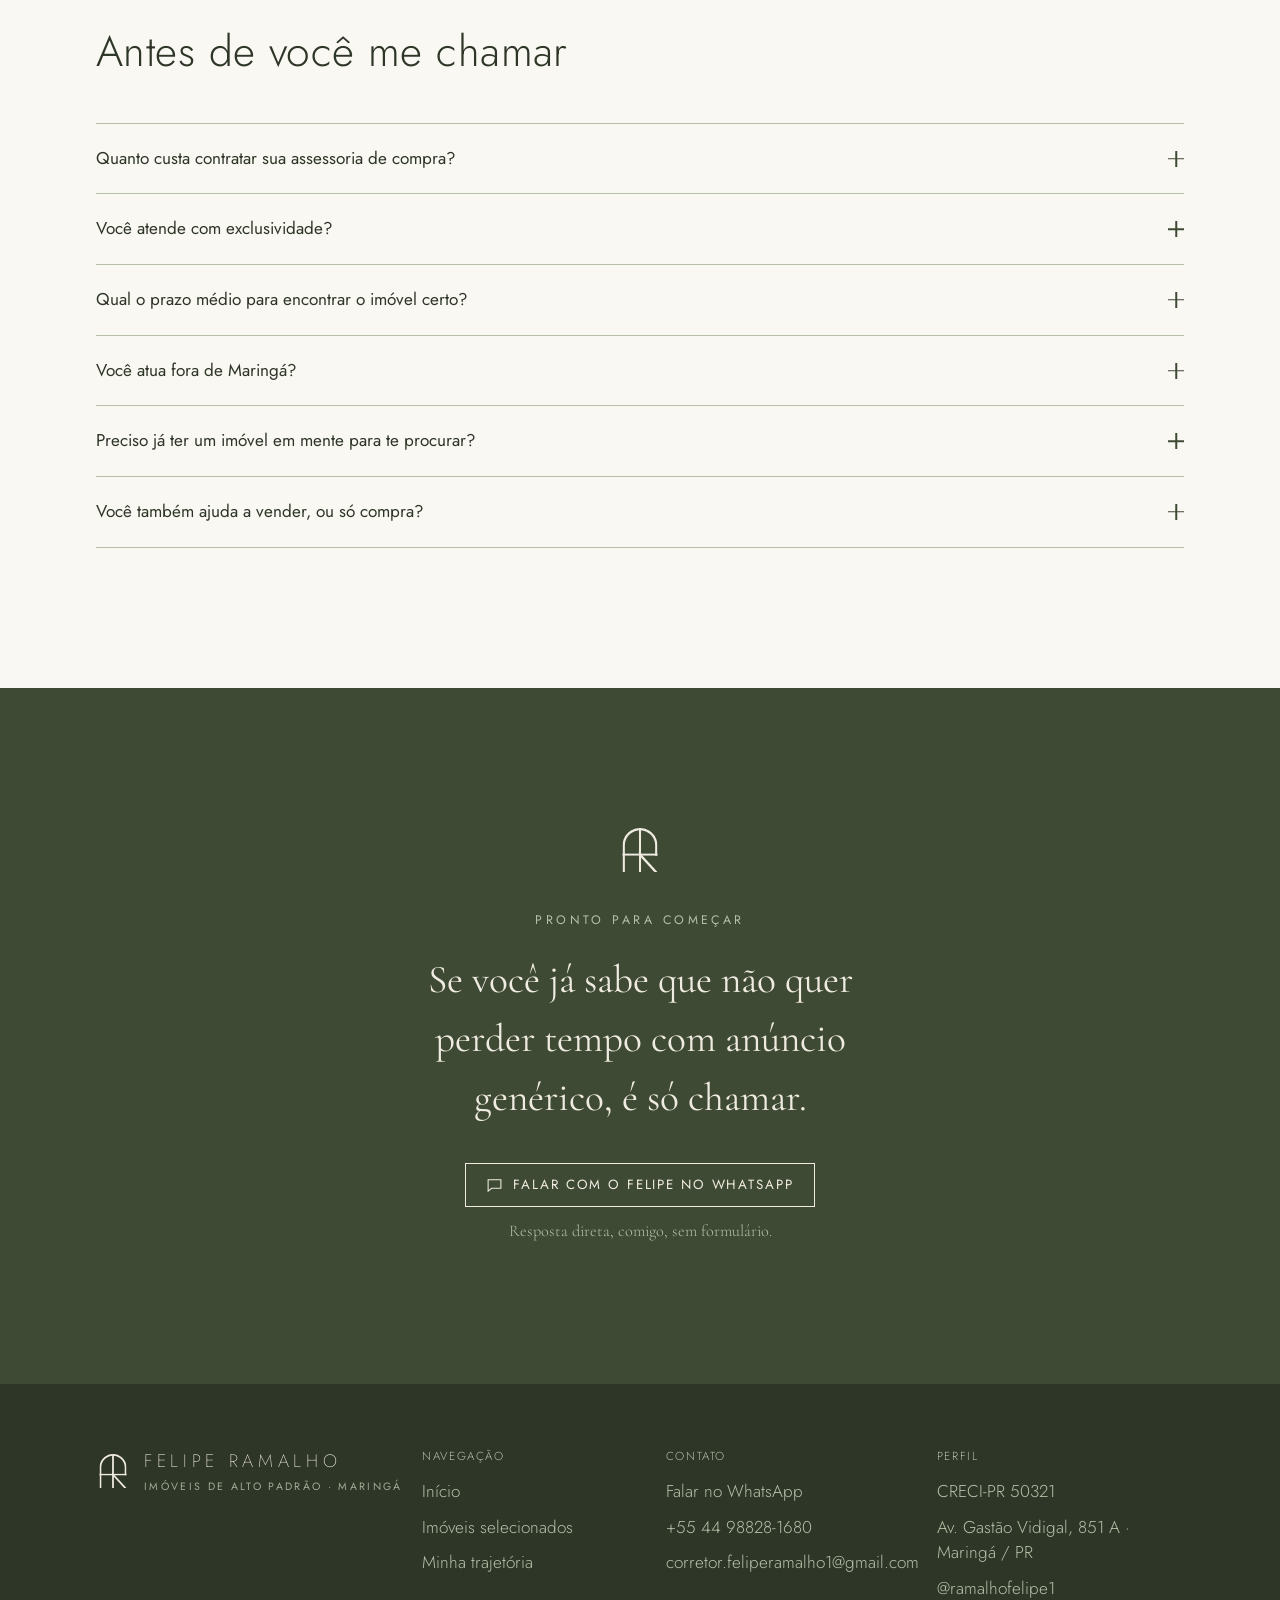
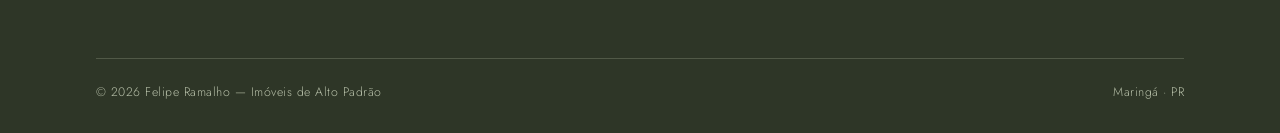
==== commit 3938a9da: "Corrige etiquetas de tipo dos imóveis e dá mais destaque ao CTA final Soul A. Yoshii passa de "Médio" ====
--- a/index.html
+++ b/index.html
@@ -434,7 +434,7 @@
           </div>
         </article>
 
-        <article class="property-card" data-category="studio">
+        <article class="property-card" data-category="medio">
           <div class="property-card__media property-gallery" data-gallery>
             <div class="property-gallery__viewport">
               <div class="property-gallery__slide is-active">
@@ -461,7 +461,7 @@
             </div>
             <div class="property-tags">
               <span class="tag tag--lancamento">Lançamento</span>
-              <span class="tag tag--tipo">Studio</span>
+              <span class="tag tag--tipo">Médio</span>
             </div>
             <button type="button" class="property-gallery__arrow property-gallery__arrow--prev" aria-label="Foto anterior">‹</button>
             <button type="button" class="property-gallery__arrow property-gallery__arrow--next" aria-label="Próxima foto">›</button>
--- a/styles.css
+++ b/styles.css
@@ -987,6 +987,15 @@
   max-width: 26ch;
   margin-inline: auto;
   color: var(--areia);
+}
+.cta-final__sub {
+  font-family: var(--font-ed);
+  font-weight: 400;
+  font-size: clamp(1.05rem, 0.95rem + 0.5vw, 1.3rem);
+  max-width: 34ch;
+  margin: 20px auto 0;
+  color: var(--salvia);
+  line-height: 1.5;
 }
 .cta-final__actions { margin-top: 36px; display: flex; flex-direction: column; align-items: center; }
 
